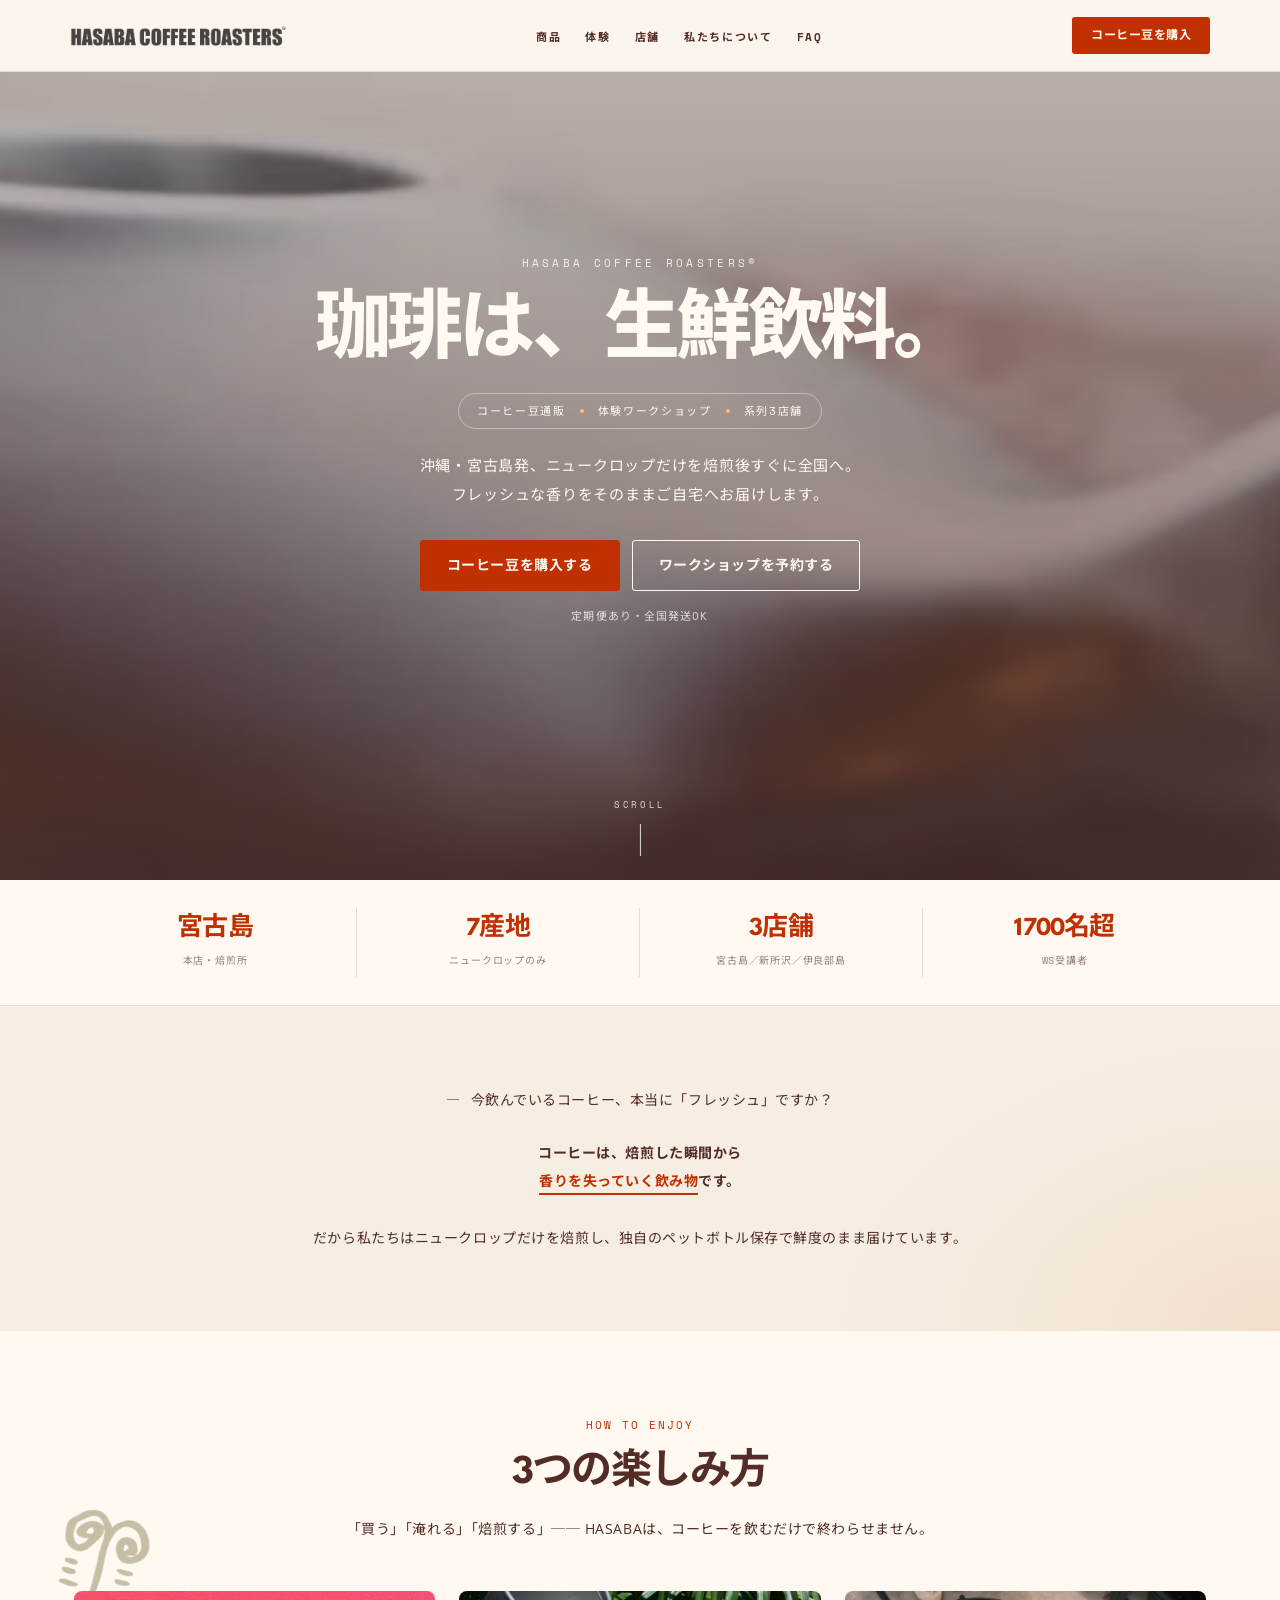
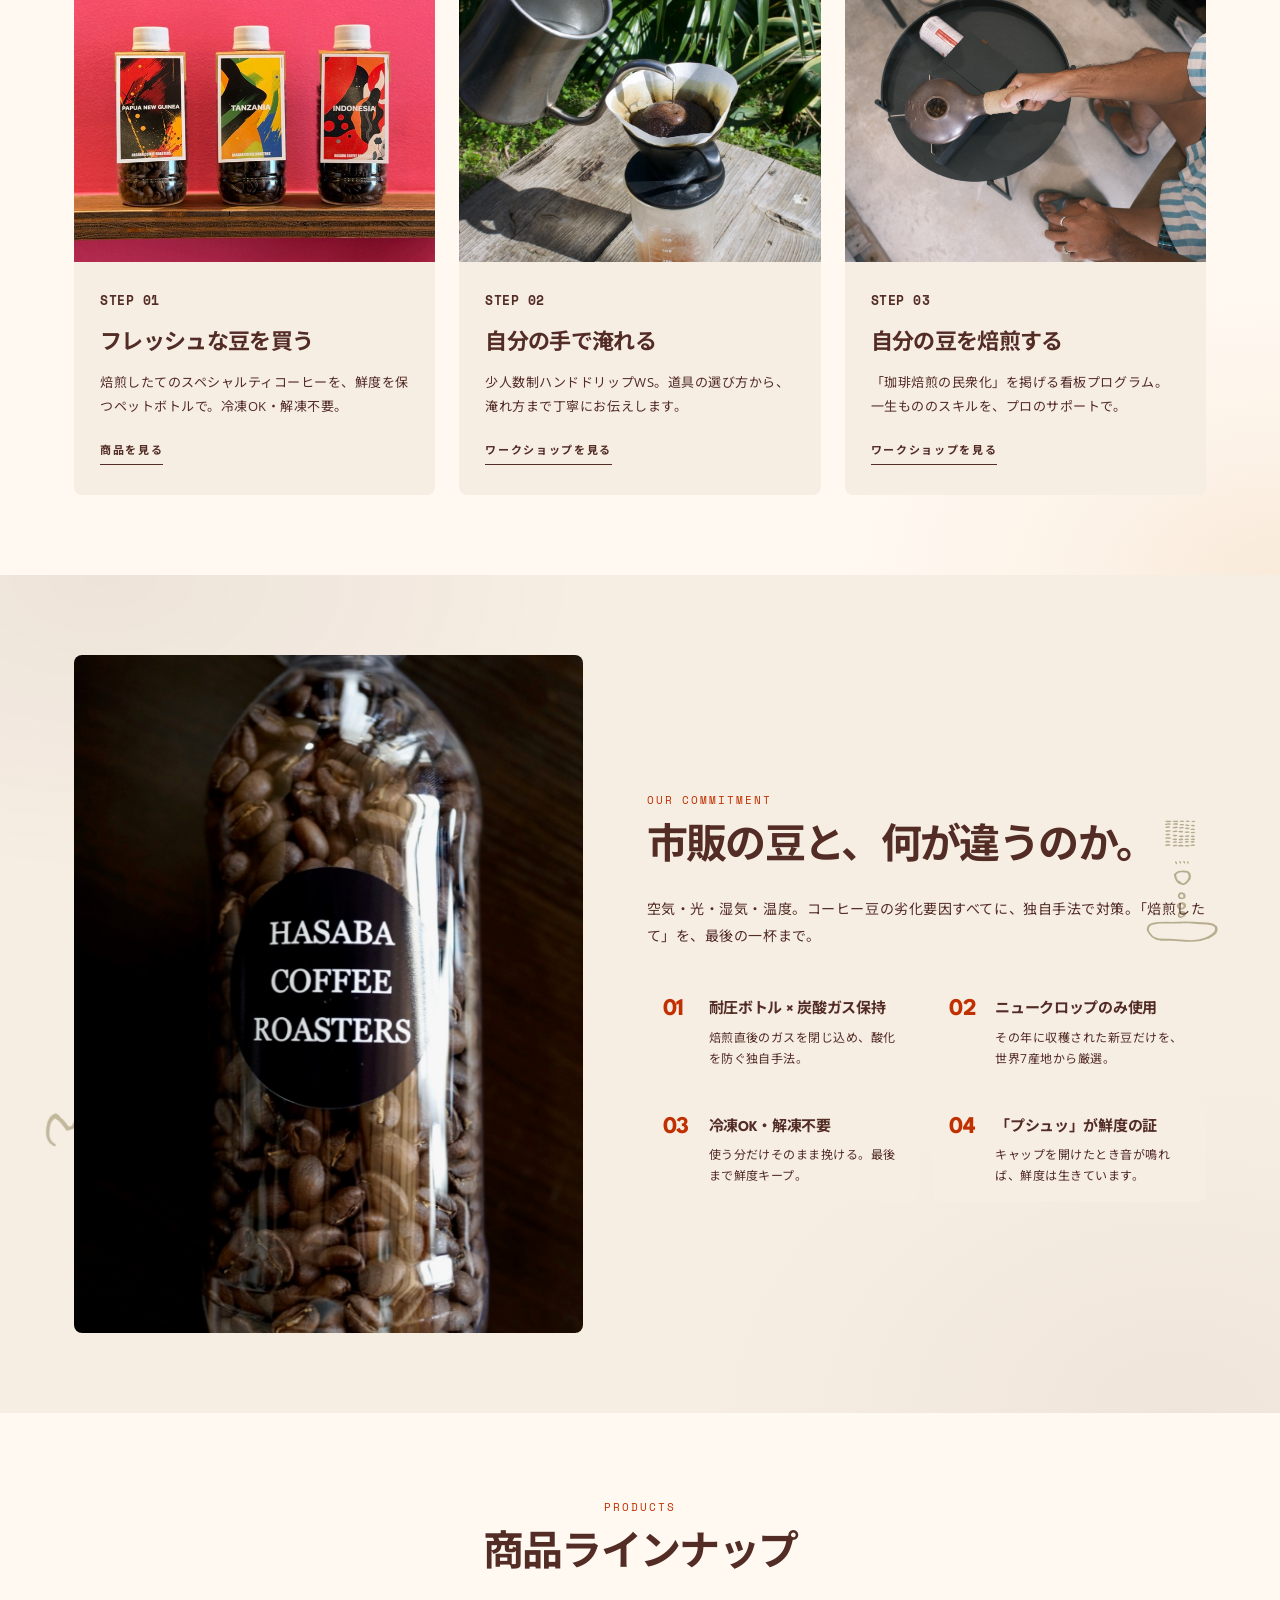
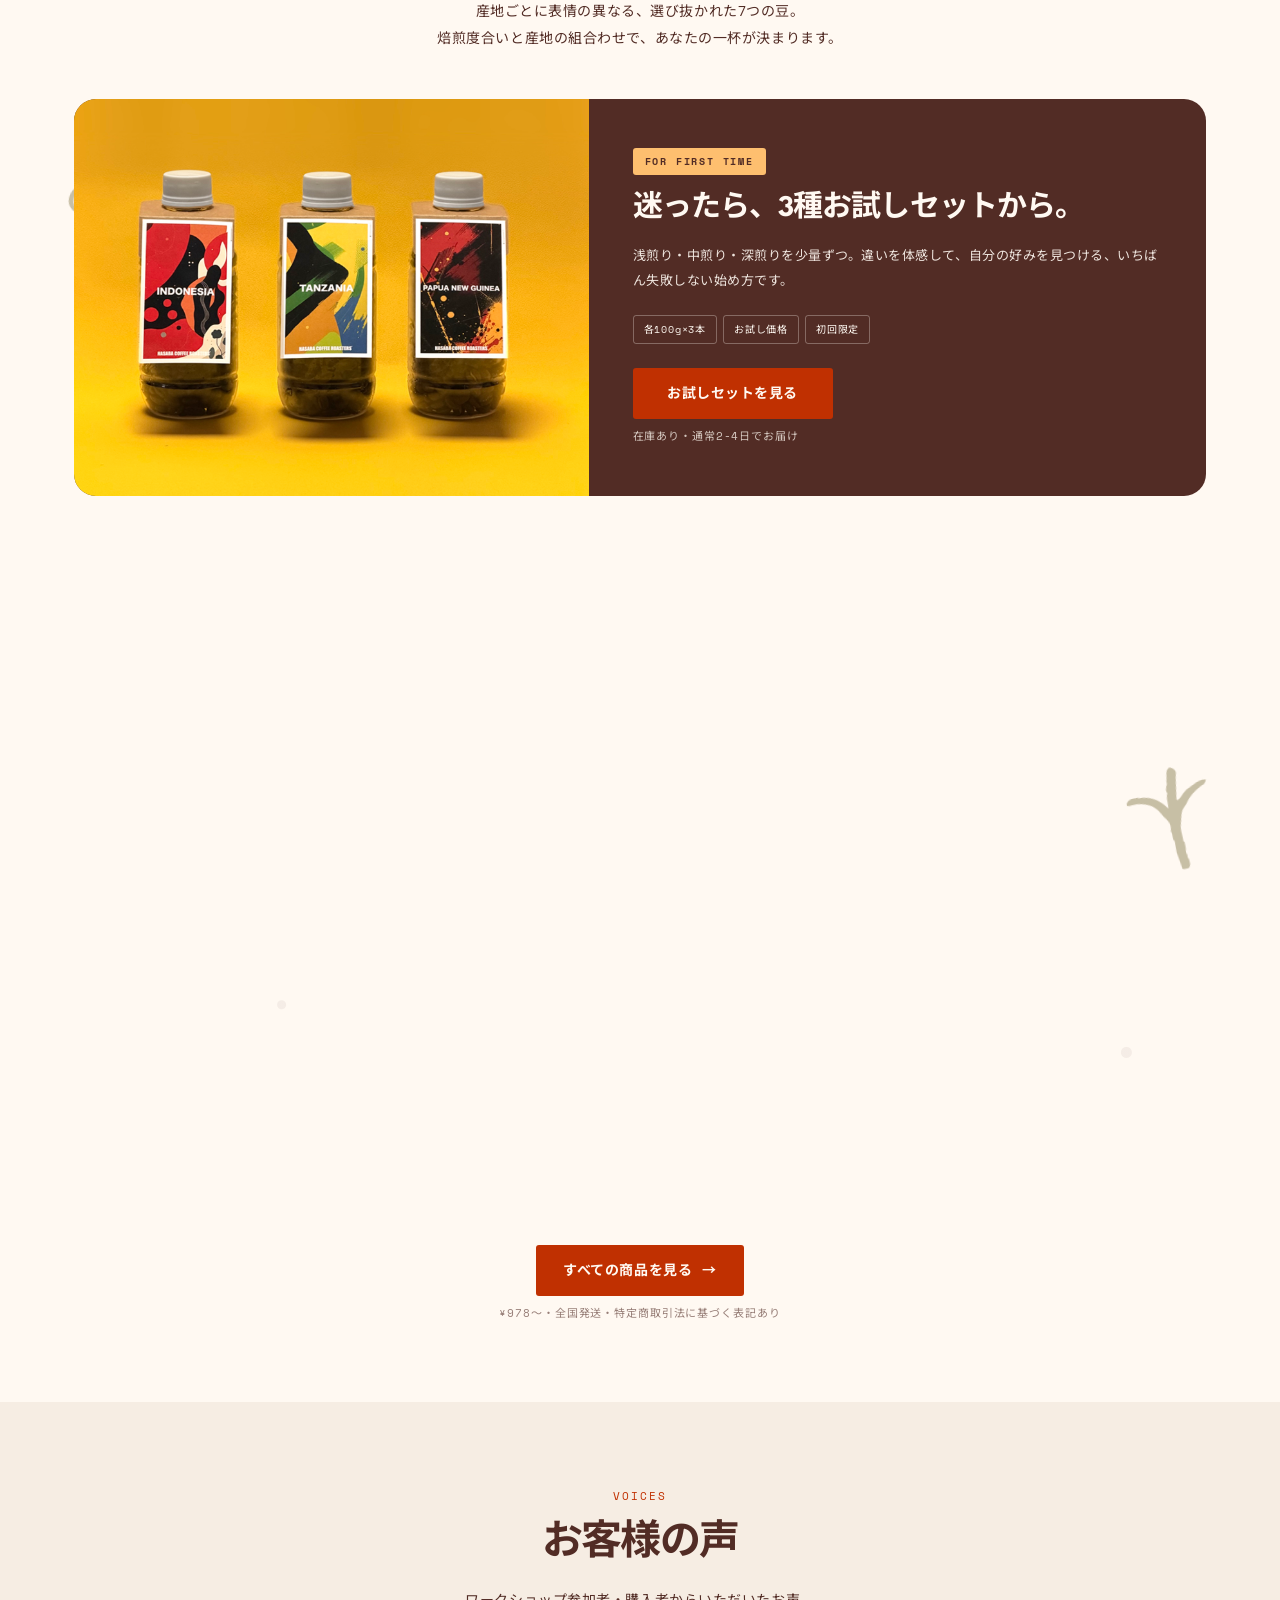
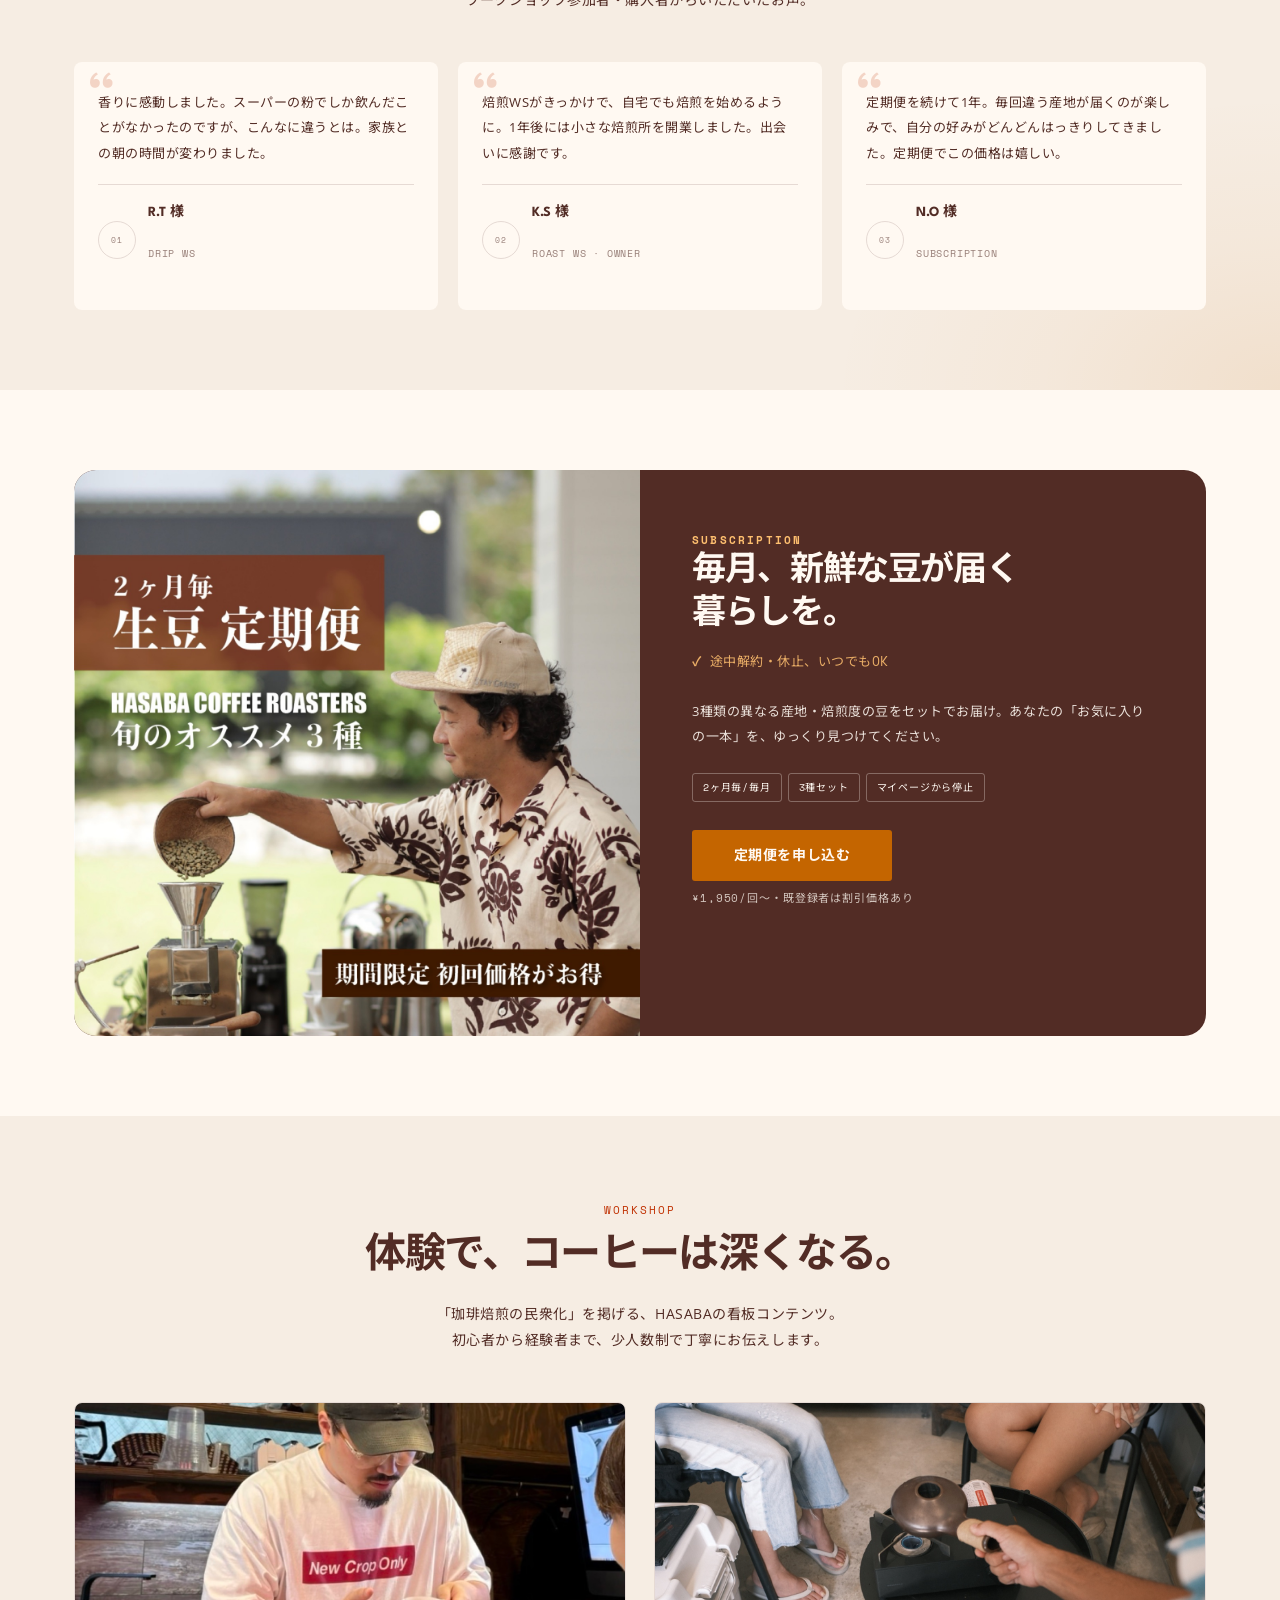
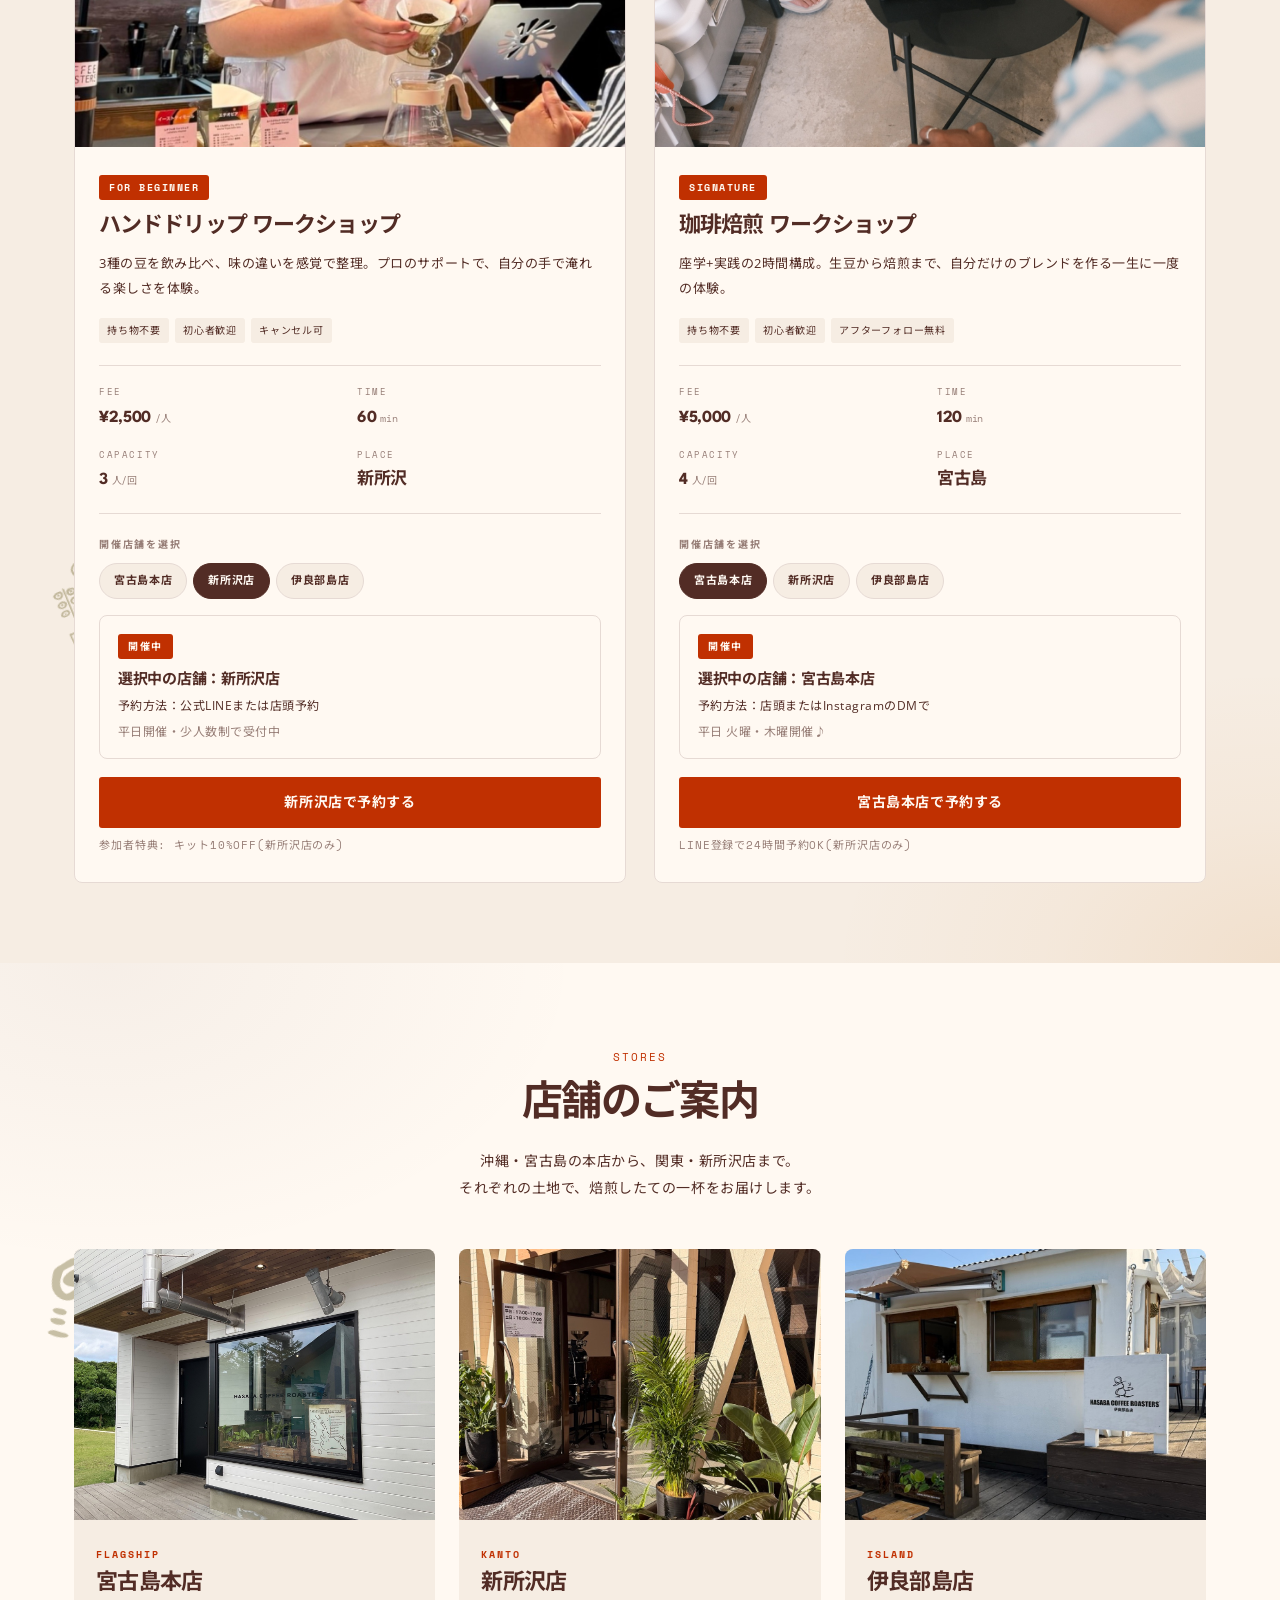
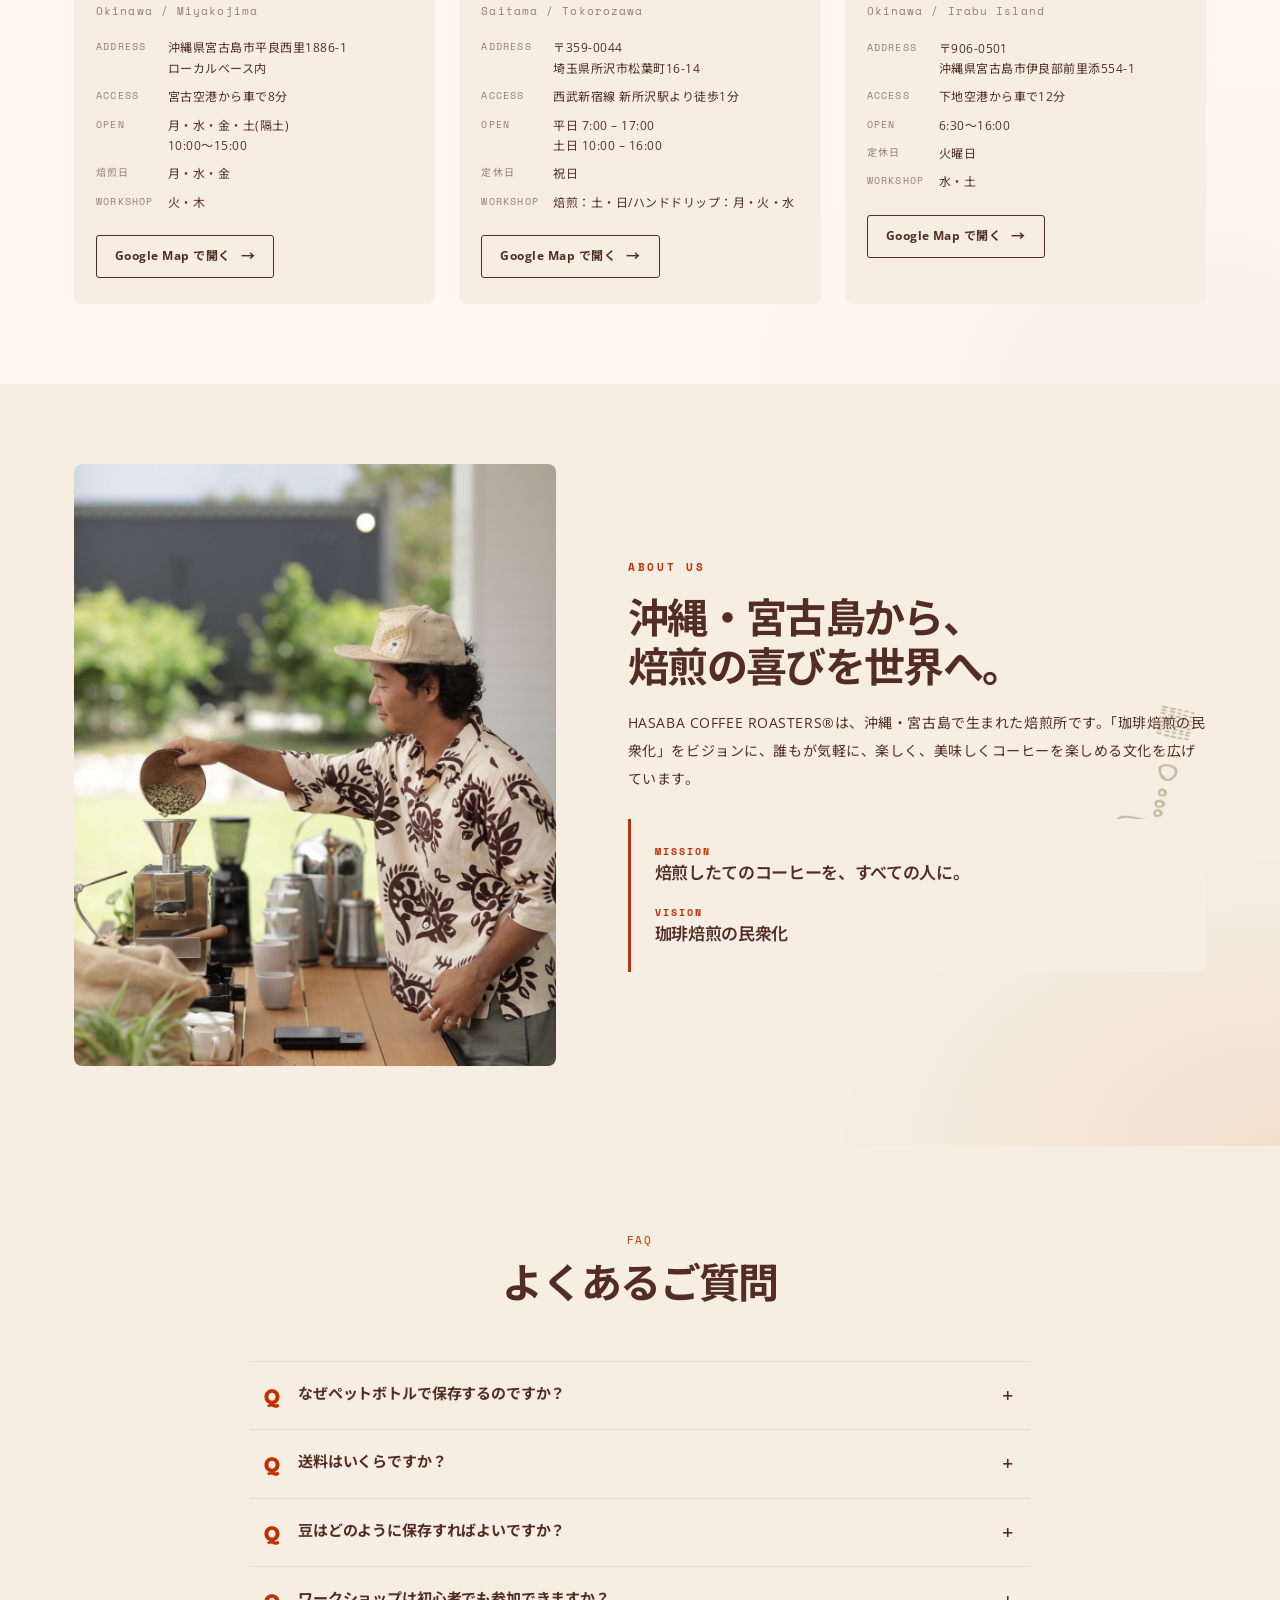
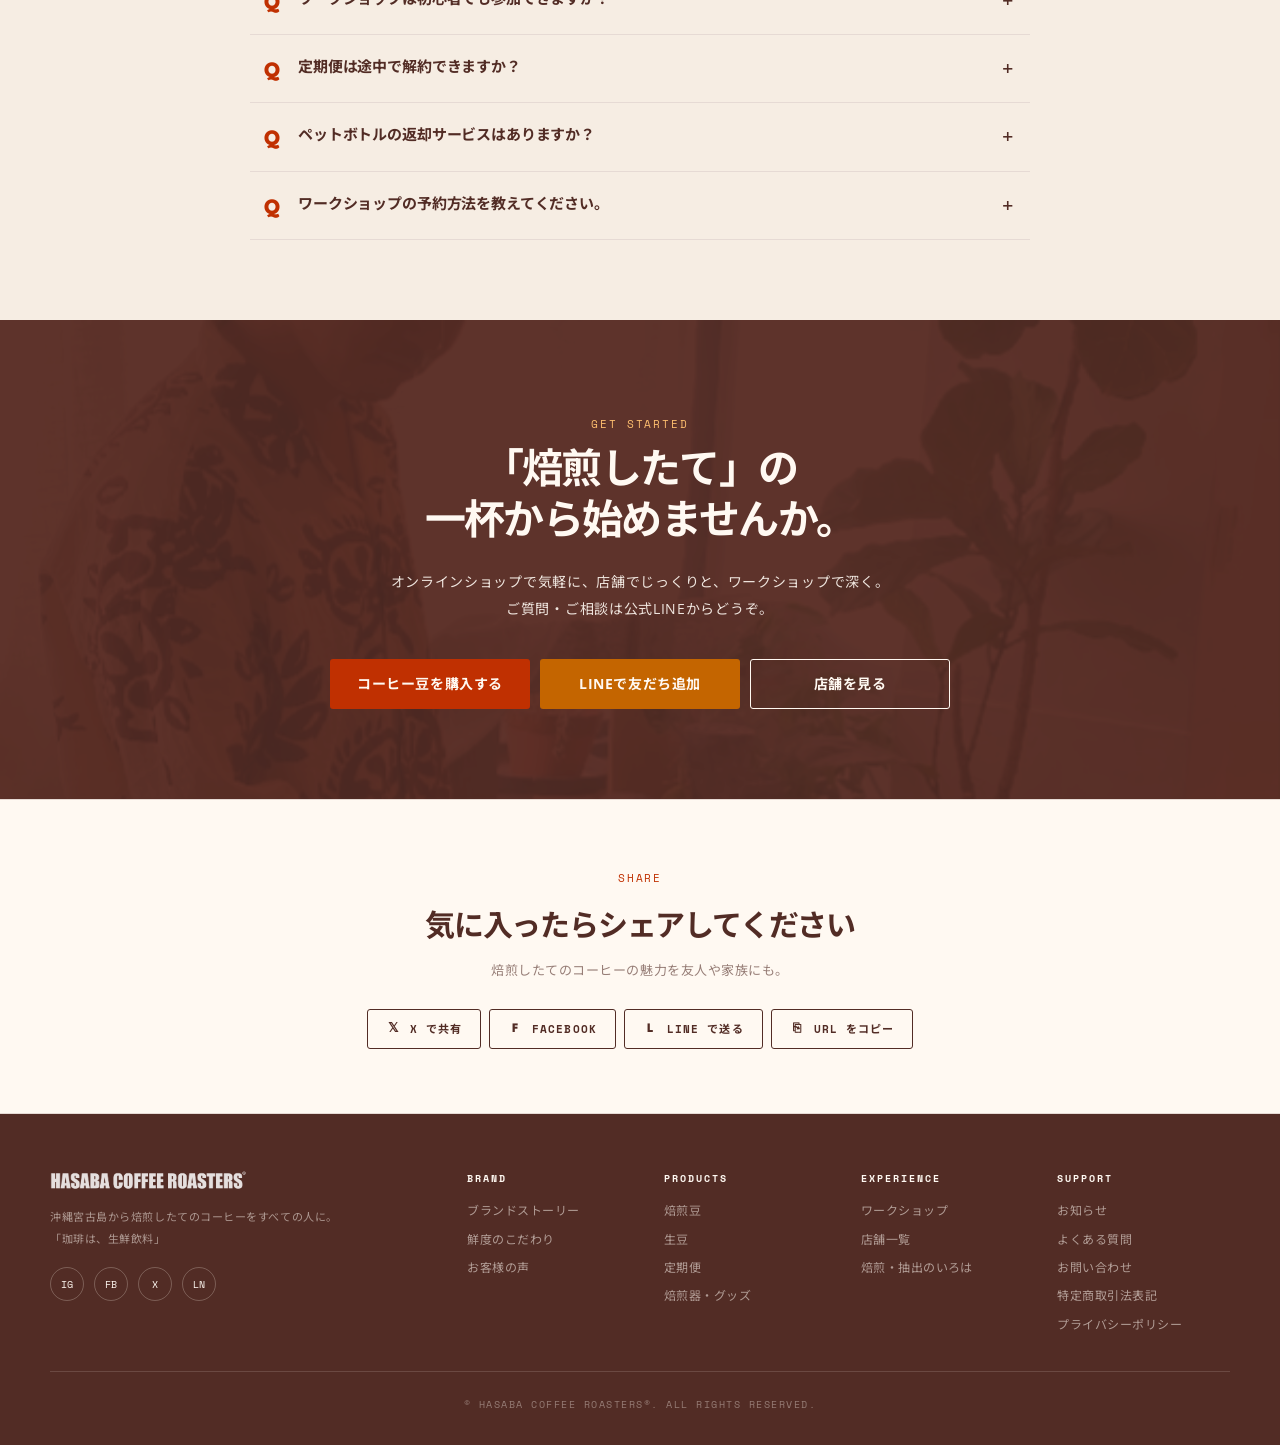
==== index.html @ 016ccca9 "Add files via upload" ====
<!DOCTYPE html>
<html lang="ja">
<head>
<meta charset="UTF-8" />
<meta name="viewport" content="width=device-width, initial-scale=1.0" />

<!-- ============================================================
     基本SEO
     ============================================================ -->
<title>HASABA COFFEE ROASTERS® | 焙煎したてのコーヒー豆通販・体験ワークショップ・直営3店舗</title>
<meta name="description" content="HASABA COFFEE ROASTERS® - 沖縄・宮古島の焙煎所。「珈琲は、生鮮飲料」をコンセプトに、ニュークロップのみを焙煎したフレッシュなコーヒー豆通販／ハンドドリップ・焙煎ワークショップ／直営3店舗。定期便あり。" />
<meta name="keywords" content="コーヒー豆,スペシャルティコーヒー,焙煎,通販,宮古島,沖縄,ニュークロップ,焙煎ワークショップ,ハンドドリップ,新所沢,定期便" />
<meta name="author" content="HASABA COFFEE ROASTERS®" />
<meta name="robots" content="index, follow" />
<meta name="googlebot" content="index, follow, max-snippet:-1, max-image-preview:large" />
<meta name="format-detection" content="telephone=no, email=no, address=no" />

<!-- 公開URLが確定したら href を更新 -->
<link rel="canonical" href="https://hasabacoffee.com/" />

<!-- ============================================================
     OGP (Open Graph) — SNSシェア用
     公開URL確定後、og:url / og:image を絶対URLに更新
     ============================================================ -->
<meta property="og:site_name" content="HASABA COFFEE ROASTERS®" />
<meta property="og:title" content="HASABA COFFEE ROASTERS® | 珈琲は、生鮮飲料。" />
<meta property="og:description" content="沖縄・宮古島の焙煎所。ニュークロップだけを焙煎したフレッシュなコーヒー豆通販／ハンドドリップ・焙煎ワークショップ／直営3店舗。" />
<meta property="og:type" content="website" />
<meta property="og:url" content="https://hasabacoffee.com/" />
<meta property="og:image" content="https://hasabacoffee.com/images/ogp.jpg" />
<meta property="og:image:width" content="1200" />
<meta property="og:image:height" content="630" />
<meta property="og:image:alt" content="HASABA COFFEE ROASTERS® - 焙煎したてのコーヒー豆" />
<meta property="og:locale" content="ja_JP" />

<!-- ============================================================
     meta business
     ============================================================ -->
<meta name="facebook-domain-verification" content="006m68ox5w107panr9mhbncx0mfz8d" />

<!-- ============================================================
     Twitter Card
     ============================================================ -->
<meta name="twitter:card" content="summary_large_image" />
<meta name="twitter:title" content="HASABA COFFEE ROASTERS® | 珈琲は、生鮮飲料。" />
<meta name="twitter:description" content="沖縄・宮古島から焙煎したてのコーヒーを全国へ。コーヒー豆通販／体験ワークショップ／直営3店舗。" />
<meta name="twitter:image" content="https://hasabacoffee.com/images/ogp.jpg" />
<meta name="twitter:image:alt" content="HASABA COFFEE ROASTERS®" />

<!-- ============================================================
     Mobile / PWA
     ============================================================ -->
<meta name="theme-color" content="#522c25" />
<meta name="apple-mobile-web-app-capable" content="yes" />
<meta name="apple-mobile-web-app-status-bar-style" content="default" />
<meta name="apple-mobile-web-app-title" content="HASABA COFFEE" />
<meta name="application-name" content="HASABA COFFEE ROASTERS®" />
<link rel="icon" href="images/favicon.png" type="image/png" />
<link rel="apple-touch-icon" href="images/favicon.png" />

<!-- ============================================================
     検索エンジン認証 (取得後にコンテンツを書き換え)
     ============================================================ -->
<!-- <meta name="google-site-verification" content="YOUR_VERIFICATION_TOKEN_HERE" /> -->
<!-- <meta name="msvalidate.01" content="YOUR_BING_TOKEN_HERE" /> -->
<!-- Google tag (gtag.js) -->
<script async src="https://www.googletagmanager.com/gtag/js?id=G-HGTV64MGME"></script>
<script>
  window.dataLayer = window.dataLayer || [];
  function gtag(){dataLayer.push(arguments);}
  gtag('js', new Date());

  gtag('config', 'G-HGTV64MGME');
</script>
<!-- ============================================================
     構造化データ: Organization
     ============================================================ -->
<script type="application/ld+json">
{
  "@context": "https://schema.org",
  "@type": "Organization",
  "name": "HASABA COFFEE ROASTERS",
  "alternateName": "HASABA COFFEE",
  "url": "https://hasabacoffee.com/",
  "logo": "https://hasabacoffee.com/images/logo.png",
  "image": "https://hasabacoffee.com/images/ogp.jpg",
  "description": "沖縄・宮古島の焙煎所。「珈琲は、生鮮飲料」をコンセプトに、ニュークロップのみを焙煎し全国へお届けしています。",
  "sameAs": [
    "https://hasabacoffee.theshop.jp/",
    "https://shintoko.hasabacoffee.com/"
  ]
}
</script>

<!-- ============================================================
     構造化データ: WebSite
     ============================================================ -->
<script type="application/ld+json">
{
  "@context": "https://schema.org",
  "@type": "WebSite",
  "name": "HASABA COFFEE ROASTERS®",
  "url": "https://hasabacoffee.com/",
  "inLanguage": "ja"
}
</script>

<!-- ============================================================
     構造化データ: LocalBusiness (新所沢店)
     宮古島本店・伊良部島店も同様に追加可能
     ============================================================ -->
<script type="application/ld+json">
{
  "@context": "https://schema.org",
  "@type": "CafeOrCoffeeShop",
  "name": "HASABA COFFEE 新所沢店",
  "image": "https://hasabacoffee.com/images/store-shintoko.jpg",
  "url": "https://shintoko.hasabacoffee.com/",
  "address": {
    "@type": "PostalAddress",
    "streetAddress": "松葉町16-14",
    "addressLocality": "所沢市",
    "addressRegion": "埼玉県",
    "postalCode": "359-0044",
    "addressCountry": "JP"
  },
  "openingHoursSpecification": [
    {
      "@type": "OpeningHoursSpecification",
      "dayOfWeek": ["Monday","Tuesday","Wednesday","Thursday","Friday"],
      "opens": "07:00",
      "closes": "17:00"
    },
    {
      "@type": "OpeningHoursSpecification",
      "dayOfWeek": ["Saturday","Sunday"],
      "opens": "10:00",
      "closes": "16:00"
    }
  ]
}
</script>

<!-- ============================================================
     構造化データ: FAQPage (リッチリザルト対応)
     ============================================================ -->
<script type="application/ld+json">
{
  "@context": "https://schema.org",
  "@type": "FAQPage",
  "mainEntity": [
    {
      "@type": "Question",
      "name": "なぜペットボトルで保存するのですか？",
      "acceptedAnswer": { "@type": "Answer", "text": "焙煎直後の豆から放出される炭酸ガスを耐圧ペットボトル内に閉じ込めることで、酸化を防ぎ、香りと風味を長く保つことができます。キャップを開けたときに「プシュッ」と音が鳴るうちは、鮮度が生きている証です。" }
    },
    {
      "@type": "Question",
      "name": "送料はいくらですか？",
      "acceptedAnswer": { "@type": "Answer", "text": "商品・地域・配送方法によって異なります。詳細はオンラインショップの各商品ページをご確認ください。" }
    },
    {
      "@type": "Question",
      "name": "豆はどのように保存すればよいですか？",
      "acceptedAnswer": { "@type": "Answer", "text": "ペットボトルのまま冷凍庫での保存をおすすめしています。解凍は不要で、使う分だけそのまま挽いてご使用いただけます。" }
    },
    {
      "@type": "Question",
      "name": "ワークショップは初心者でも参加できますか？",
      "acceptedAnswer": { "@type": "Answer", "text": "はい。ハンドドリップ・焙煎ともに初心者の方を主な対象としています。少人数制（3〜4名）で丁寧にお伝えしますので、ご安心ください。年齢・性別・経験は問いません。持ち物も不要です。" }
    },
    {
      "@type": "Question",
      "name": "定期便は途中で解約できますか？",
      "acceptedAnswer": { "@type": "Answer", "text": "いつでも解約・一時停止が可能です。マイページから手続きできますので、お試し感覚でお気軽にお始めいただけます。" }
    },
    {
      "@type": "Question",
      "name": "ペットボトルの返却サービスはありますか？",
      "acceptedAnswer": { "@type": "Answer", "text": "空のペットボトルを店頭にお持ちいただくと、次回購入時に1本につき50円引きさせていただきます。" }
    },
    {
      "@type": "Question",
      "name": "ワークショップの予約方法を教えてください。",
      "acceptedAnswer": { "@type": "Answer", "text": "公式LINEからの予約、または店舗でスタッフへ直接お声がけください。LINEからは24時間予約可能です。" }
    }
  ]
}
</script>

<!-- ============================================================
     Fonts
     ============================================================ -->
<link rel="preconnect" href="https://fonts.googleapis.com" />
<link rel="preconnect" href="https://fonts.gstatic.com" crossorigin />
<link href="https://fonts.googleapis.com/css2?family=League+Spartan:wght@500;600;700;800;900&family=Open+Sans:wght@400;500;600;700&family=Space+Mono:wght@400;700&family=Noto+Sans+JP:wght@400;500;700;900&display=swap" rel="stylesheet" />

<style>
  /* =========================================================
     Design Tokens — Little Amps "Warm Vinyl Cafe"
     ========================================================= */
  :root {
    --color-cream-canvas: #fff9f2;
    --color-warm-beige: #f6ede3;
    --color-smoky-ash: #e6dad4;
    --color-muted-taupe: #977e77;
    --color-fawn-gray: #cbbbb4;
    --color-vinyl-brown: #522c25;
    --color-roast-red: #c03001;
    --color-mellow-ochre: #c46500;
    --color-community-blue: #89b4ca;
    --color-sunbeam-yellow: #febf6f;

    --color-bg: var(--color-cream-canvas);
    --color-surface: var(--color-warm-beige);
    --color-text: var(--color-vinyl-brown);
    --color-text-muted: var(--color-muted-taupe);
    --color-line: var(--color-smoky-ash);

    --font-display: 'League Spartan', 'Noto Sans JP', "Hiragino Kaku Gothic ProN", "Yu Gothic", sans-serif;
    --font-body: 'Open Sans', 'Noto Sans JP', "Hiragino Kaku Gothic ProN", "Yu Gothic", sans-serif;
    --font-mono: 'Space Mono', 'Noto Sans JP', ui-monospace, Menlo, Monaco, monospace;

    --radius-card: 8px;
    --radius-large-card: 22px;
    --radius-button: 3px;
    --radius-badge: 3px;
    --radius-image: 3px;

    --max-width: 1180px;
    --header-h: 64px;
  }

  /* =========================================================
     Reset & Base
     ========================================================= */
  *, *::before, *::after { box-sizing: border-box; margin: 0; padding: 0; }
  html { scroll-behavior: smooth; -webkit-text-size-adjust: 100%; }
  body {
    font-family: var(--font-body);
    color: var(--color-text);
    background: var(--color-bg);
    line-height: 1.7;
    font-size: 15px;
    font-weight: 400;
    letter-spacing: 0.03em;
    overflow-x: hidden;
    -webkit-font-smoothing: antialiased;
    -moz-osx-font-smoothing: grayscale;
  }
  img { max-width: 100%; height: auto; display: block; }
  a { color: inherit; text-decoration: none; transition: color .2s ease, opacity .2s ease, background .2s ease; }
  button { font-family: inherit; cursor: pointer; border: none; background: none; color: inherit; }
  ul { list-style: none; }

  /* =========================================================
     Common
     ========================================================= */
  .container { max-width: var(--max-width); margin: 0 auto; padding: 0 24px; }
  .section { padding: 80px 0; }
  .section-cream { background: var(--color-warm-beige); }

  .section-label {
    font-family: var(--font-mono); font-size: 11px;
    letter-spacing: 0.18em; color: var(--color-roast-red);
    text-transform: uppercase; margin-bottom: 14px;
    display: inline-block; font-weight: 500;
  }
  .section-title {
    font-family: var(--font-display);
    font-size: clamp(26px, 5vw, 41px);
    font-weight: 700; line-height: 1.2;
    letter-spacing: -0.04em; margin-bottom: 18px;
    color: var(--color-vinyl-brown);
  }
  .section-lead {
    color: var(--color-text); font-size: 14px;
    line-height: 1.9; max-width: 680px; letter-spacing: 0.04em;
  }
  .section-head { margin-bottom: 48px; }
  .section-head.center { text-align: center; }
  .section-head.center .section-lead { margin: 0 auto; }

  /* =========================================================
     Buttons
     ========================================================= */
  .btn {
    display: inline-flex; align-items: center; justify-content: center;
    gap: 10px; padding: 16px 26px;
    font-family: var(--font-body); font-size: 14px; font-weight: 700;
    letter-spacing: 0.04em; border-radius: var(--radius-button);
    transition: background .2s ease, color .2s ease, border-color .2s ease;
    min-width: 200px; text-align: center;
    border: 1px solid transparent; line-height: 1.2;
  }
  .btn-primary { background: var(--color-roast-red); color: var(--color-cream-canvas); }
  .btn-primary:hover { background: #a02701; }
  .btn-mellow { background: var(--color-mellow-ochre); color: var(--color-cream-canvas); }
  .btn-mellow:hover { background: #a85700; }
  .btn-ghost { background: transparent; color: var(--color-vinyl-brown); border: 1px solid var(--color-vinyl-brown); }
  .btn-ghost:hover { background: var(--color-vinyl-brown); color: var(--color-cream-canvas); }
  .btn-ghost-light { background: transparent; color: var(--color-cream-canvas); border: 1px solid var(--color-cream-canvas); }
  .btn-ghost-light:hover { background: var(--color-cream-canvas); color: var(--color-vinyl-brown); }
  .btn-arrow::after {
    content: "→"; font-family: var(--font-body); font-size: 14px;
    transition: transform .2s ease;
  }
  .btn-arrow:hover::after { transform: translateX(3px); }
  .btn-text {
    display: inline-flex; align-items: center; gap: 8px;
    font-family: var(--font-mono); font-size: 11px; font-weight: 700;
    letter-spacing: 0.15em; color: var(--color-vinyl-brown);
    text-transform: uppercase; border-bottom: 1px solid var(--color-vinyl-brown);
    padding-bottom: 4px;
  }
  .btn-text:hover { color: var(--color-roast-red); border-color: var(--color-roast-red); }
  .cta-stack { display: flex; flex-direction: column; gap: 8px; align-items: center; }
  .cta-microcopy {
    font-family: var(--font-mono); font-size: 11px;
    color: var(--color-muted-taupe); letter-spacing: 0.08em;
  }
  .cta-microcopy.light { color: rgba(255, 249, 242, 0.75); }

  /* =========================================================
     Image Slot — 画像差し替えに強いラッパー
     画像が無い場合は data-fallback テキストを表示
     ========================================================= */
  .img-slot {
    position: relative; display: block;
    background: var(--color-warm-beige); overflow: hidden;
    border-radius: var(--radius-image);
  }
  .section-cream .img-slot { background: var(--color-cream-canvas); }
  .img-slot::before {
    content: attr(data-fallback);
    position: absolute; inset: 0; z-index: 0;
    display: flex; align-items: center; justify-content: center;
    font-family: var(--font-mono); font-size: 11px;
    letter-spacing: 0.15em; color: var(--color-muted-taupe);
    text-align: center; padding: 16px;
  }
  .img-slot > img {
    position: relative; z-index: 1;
    display: block; width: 100%; height: 100%; object-fit: cover;
  }
  .img-slot > img.is-broken { display: none; }
  .img-slot.aspect-4-3 { aspect-ratio: 4 / 3; }
  .img-slot.aspect-16-9 { aspect-ratio: 16 / 9; }
  .img-slot.aspect-16-10 { aspect-ratio: 16 / 10; }
  .img-slot.aspect-1-1 { aspect-ratio: 1 / 1; }
  .img-slot.aspect-3-4 { aspect-ratio: 3 / 4; }
  .img-slot.aspect-4-5 { aspect-ratio: 4 / 5; }
  .img-slot.aspect-3-1 { aspect-ratio: 3 / 1; }

  /* =========================================================
     Header
     ========================================================= */
  .header {
    position: fixed; top: 0; left: 0; right: 0; height: var(--header-h);
    background: rgba(255, 249, 242, 0.94);
    backdrop-filter: blur(8px); -webkit-backdrop-filter: blur(8px);
    z-index: 100; border-bottom: 1px solid var(--color-smoky-ash);
  }
  .header-inner {
    max-width: var(--max-width); margin: 0 auto; height: 100%;
    padding: 0 20px; display: flex; align-items: center; justify-content: space-between;
  }
  .header-logo img { height: 18px; width: auto; }
  .header-nav { display: none; }
  .header-nav ul { display: flex; gap: 24px; }
  .header-nav a {
    font-family: var(--font-mono); font-size: 11px; font-weight: 700;
    letter-spacing: 0.15em; text-transform: uppercase; color: var(--color-vinyl-brown);
  }
  .header-nav a:hover { color: var(--color-roast-red); }
  .header-cta { display: none; font-size: 12px; padding: 10px 18px; min-width: auto; }
  .menu-toggle {
    width: 44px; height: 44px;        /* タップ領域 44x44 (Apple HIG / WCAG準拠) */
    position: relative;
    z-index: 110;
    padding: 0;
    background: transparent;
    border: none;
    cursor: pointer;
    -webkit-tap-highlight-color: rgba(82, 44, 37, 0.1);
    touch-action: manipulation;        /* iOS の 300ms tap delay 除去 */
    display: inline-block;             /* button defaultでも念のため明示 */
  }
  .menu-toggle span {
    display: block;
    position: absolute;
    left: 10px; right: 10px;          /* 内側 24px の hamburger を中央に */
    height: 2px;
    background: var(--color-vinyl-brown);
    transition: transform .3s ease, opacity .3s ease, top .3s ease;
    pointer-events: none;             /* spanへのクリックを button に必ず伝える */
  }
  .menu-toggle span:nth-child(1) { top: 14px; }
  .menu-toggle span:nth-child(2) { top: 21px; }
  .menu-toggle span:nth-child(3) { top: 28px; }
  body.menu-open .menu-toggle span:nth-child(1) { top: 21px; transform: rotate(45deg); }
  body.menu-open .menu-toggle span:nth-child(2) { opacity: 0; }
  body.menu-open .menu-toggle span:nth-child(3) { top: 21px; transform: rotate(-45deg); }
  .mobile-nav {
    position: fixed; inset: 0; background: var(--color-cream-canvas);
    z-index: 105; transform: translateX(100%); transition: transform .35s ease;
    overflow-y: auto; -webkit-overflow-scrolling: touch;
  }
  body.menu-open { overflow: hidden; }
  body.menu-open .mobile-nav { transform: translateX(0); }
  .mobile-nav-inner {
    padding: 72px 24px calc(40px + env(safe-area-inset-bottom));
    max-width: 480px;
    margin: 0 auto;
  }
  .mobile-nav-close {
    position: fixed;
    top: 16px; right: 18px;
    width: 40px; height: 40px;
    z-index: 10;
    background: transparent;
    border: 1px solid var(--color-smoky-ash);
    border-radius: 50%;
    color: var(--color-vinyl-brown);
    font-size: 22px;
    line-height: 1;
    display: flex; align-items: center; justify-content: center;
    cursor: pointer;
  }
  .mobile-nav-close:hover, .mobile-nav-close:focus-visible {
    background: var(--color-vinyl-brown);
    color: var(--color-cream-canvas);
    border-color: var(--color-vinyl-brown);
    outline: none;
  }
  .mobile-nav-section { margin-top: 28px; }
  .mobile-nav-section:first-of-type { margin-top: 0; }
  .mobile-nav-heading {
    font-family: var(--font-mono);
    font-size: 10px; font-weight: 700;
    letter-spacing: 0.22em; text-transform: uppercase;
    color: var(--color-roast-red);
    padding: 0 4px 8px;
    border-bottom: 1px solid var(--color-smoky-ash);
    margin-bottom: 4px;
  }
  .mobile-nav ul { display: flex; flex-direction: column; }
  .mobile-nav li { border-bottom: 1px solid var(--color-smoky-ash); }
  .mobile-nav li:last-child { border-bottom: none; }
  .mobile-nav a {
    display: block; padding: 14px 4px; font-family: var(--font-display);
    font-size: 16px; font-weight: 600; letter-spacing: -0.02em;
    color: var(--color-vinyl-brown);
    min-height: 44px;
  }
  .mobile-nav a:hover, .mobile-nav a:focus-visible {
    color: var(--color-roast-red);
    outline: none;
  }
  .mobile-cta-group {
    display: flex; flex-direction: column; gap: 10px;
    margin-bottom: 32px;
  }
  .mobile-nav .btn { width: 100%; }
  @media (min-width: 960px) {
    :root { --header-h: 72px; }
    .header-nav { display: block; }
    .header-cta { display: inline-flex; }
    .menu-toggle, .mobile-nav { display: none; }
    .header-logo img { height: 22px; }
  }

  /* =========================================================
     Hero
     ========================================================= */
  .hero {
    position: relative; height: 100vh; min-height: 600px; max-height: 880px;
    overflow: hidden; color: var(--color-cream-canvas);
    display: flex; align-items: center;
  }
  .hero-media { position: absolute; inset: 0; z-index: 0; background: var(--color-vinyl-brown); }
  .hero-media video, .hero-media img { width: 100%; height: 100%; object-fit: cover; }
  .hero-overlay {
    position: absolute; inset: 0;
    background: linear-gradient(to bottom, rgba(82, 44, 37, 0.30) 0%, rgba(82, 44, 37, 0.70) 100%);
    z-index: 1;
  }
  .hero-content {
    position: relative; z-index: 2; width: 100%; padding: 0 24px;
    max-width: var(--max-width); margin: 0 auto; text-align: center;
  }
  .hero-tagline {
    font-family: var(--font-mono); font-size: 11px; letter-spacing: 0.3em;
    margin-bottom: 22px; text-transform: uppercase; opacity: 0.9;
  }
  .hero-title {
    font-family: var(--font-display);
    font-size: clamp(38px, 8.5vw, 76px);
    font-weight: 800; line-height: 1.05; letter-spacing: -0.05em;
    margin-bottom: 18px; color: var(--color-cream-canvas);
  }
  .hero-category {
    display: inline-flex; flex-wrap: wrap; align-items: center; gap: 6px 14px;
    justify-content: center; font-family: var(--font-mono); font-size: 11px;
    letter-spacing: 0.15em; color: var(--color-cream-canvas);
    margin-bottom: 22px; padding: 8px 18px;
    border: 1px solid rgba(255, 249, 242, 0.4); border-radius: 999px;
  }
  .hero-category .dot {
    width: 4px; height: 4px; background: var(--color-sunbeam-yellow);
    border-radius: 50%; padding: 0; border: none;
  }
  .hero-subtitle {
    font-family: var(--font-body); font-size: clamp(13px, 2.2vw, 15px);
    line-height: 1.9; margin-bottom: 32px; max-width: 540px;
    margin-left: auto; margin-right: auto; letter-spacing: 0.05em;
  }
  .hero-ctas { display: flex; flex-direction: column; gap: 12px; align-items: center; }
  .hero-ctas .btn { width: min(280px, 100%); }
  .hero-microcopy {
    margin-top: 16px; font-family: var(--font-mono); font-size: 11px;
    letter-spacing: 0.1em; color: rgba(255, 249, 242, 0.8);
  }
  .hero-scroll {
    position: absolute; bottom: 24px; left: 50%; transform: translateX(-50%);
    z-index: 2; color: var(--color-cream-canvas); font-family: var(--font-mono);
    font-size: 9px; letter-spacing: 0.3em; opacity: 0.85;
  }
  .hero-scroll::after {
    content: ""; display: block; width: 1px; height: 32px;
    background: var(--color-cream-canvas); margin: 12px auto 0;
    animation: scrollLine 2s ease-in-out infinite; transform-origin: top;
  }
  @keyframes scrollLine { 0%, 100% { transform: scaleY(0); } 50% { transform: scaleY(1); } }
  @media (min-width: 720px) {
    .hero-ctas { flex-direction: row; justify-content: center; }
    .hero-ctas .btn { width: auto; }
  }

  /* =========================================================
     Trust Badges
     ========================================================= */
  .trust-badges {
    background: var(--color-cream-canvas);
    border-bottom: 1px solid var(--color-smoky-ash); padding: 28px 0;
  }
  .trust-badges-grid {
    display: grid; grid-template-columns: repeat(2, 1fr);
    gap: 16px 12px; text-align: center;
  }
  .trust-badge {
    display: flex; flex-direction: column; gap: 4px;
    padding: 6px 4px; border-right: 1px solid var(--color-smoky-ash);
  }
  .trust-badge:nth-child(2n) { border-right: none; }
  .trust-badge strong {
    font-family: var(--font-display);
    font-size: clamp(18px, 4vw, 26px); font-weight: 700;
    letter-spacing: -0.03em; color: var(--color-roast-red); line-height: 1;
  }
  .trust-badge small {
    font-family: var(--font-mono); font-size: 10px;
    color: var(--color-muted-taupe); letter-spacing: 0.08em; margin-top: 6px;
  }
  @media (min-width: 720px) {
    .trust-badges-grid { grid-template-columns: repeat(4, 1fr); gap: 0; }
    .trust-badge { padding: 8px 4px; }
    .trust-badge:nth-child(2n) { border-right: 1px solid var(--color-smoky-ash); }
    .trust-badge:last-child { border-right: none; }
  }

  /* =========================================================
     Brand Message
     ========================================================= */
  .brand-message { background: var(--color-warm-beige); text-align: center; padding: 80px 24px; }
  .brand-message-inner { max-width: 780px; margin: 0 auto; }
  .brand-question {
    font-family: var(--font-mono); color: var(--color-roast-red);
    font-size: 12px; letter-spacing: 0.15em; margin-bottom: 28px; text-transform: uppercase;
  }
  .brand-statement {
    font-family: var(--font-display);
    font-size: clamp(24px, 5vw, 41px); font-weight: 700;
    line-height: 1.3; letter-spacing: -0.04em; margin-bottom: 28px;
    color: var(--color-vinyl-brown);
  }
  .brand-statement em {
    font-style: normal; color: var(--color-roast-red);
    border-bottom: 2px solid var(--color-roast-red); padding-bottom: 4px;
  }
  .brand-message p { color: var(--color-vinyl-brown); font-size: 14px; line-height: 1.95; letter-spacing: 0.04em; }

  /* =========================================================
     Three Ways
     ========================================================= */
  .three-ways-grid { display: grid; grid-template-columns: 1fr; gap: 24px; }
  .way-card {
    background: var(--color-warm-beige); border-radius: var(--radius-card);
    overflow: hidden; transition: background .25s ease;
  }
  .way-card:hover { background: #efe3d3; }
  .way-card-img { border-radius: 0; }
  .way-card-body { padding: 26px 26px 30px; }
  .way-card-step {
    font-family: var(--font-mono); font-size: 11px;
    color: var(--color-roast-red); letter-spacing: 0.2em;
    margin-bottom: 10px; font-weight: 700;
  }
  .way-card h3 {
    font-family: var(--font-display); font-size: 22px; font-weight: 700;
    margin-bottom: 12px; letter-spacing: -0.03em; line-height: 1.3;
    color: var(--color-vinyl-brown);
  }
  .way-card p {
    color: var(--color-vinyl-brown); font-size: 13px; line-height: 1.85;
    margin-bottom: 18px; letter-spacing: 0.04em;
  }
  @media (min-width: 720px) {
    .three-ways-grid { grid-template-columns: repeat(3, 1fr); }
  }
  /* Mobile-only: 横スライド カルーセル */
  @media (max-width: 719px) {
    .three-ways-grid {
      display: flex;
      overflow-x: auto;
      scroll-snap-type: x mandatory;
      gap: 14px;
      padding: 4px 24px 18px;
      margin-left: -24px;
      margin-right: -24px;
      scrollbar-width: none;
      -ms-overflow-style: none;
      -webkit-overflow-scrolling: touch;
    }
    .three-ways-grid::-webkit-scrollbar { display: none; }
    .three-ways-grid > .way-card {
      flex: 0 0 86%;
      scroll-snap-align: start;
    }
  }

  /* =========================================================
     Freshness
     ========================================================= */
  .freshness-grid { display: grid; grid-template-columns: 1fr; gap: 40px; align-items: center; }
  .freshness-img { border-radius: var(--radius-card); }
  .freshness-content h2 { margin-bottom: 22px; }
  .freshness-points { display: grid; grid-template-columns: 1fr; gap: 18px; margin-top: 32px; }
  .freshness-point {
    display: flex; gap: 16px; align-items: flex-start;
    padding: 16px; background: var(--color-cream-canvas); border-radius: var(--radius-card);
  }
  .section-cream .freshness-point { background: var(--color-warm-beige); }
  .freshness-point-num {
    flex-shrink: 0; font-family: var(--font-display);
    font-size: 24px; font-weight: 700; color: var(--color-roast-red);
    line-height: 1; width: 30px; letter-spacing: -0.03em;
  }
  .freshness-point h4 {
    font-family: var(--font-display); font-size: 15px; font-weight: 700;
    margin-bottom: 4px; letter-spacing: -0.02em; color: var(--color-vinyl-brown);
  }
  .freshness-point p { color: var(--color-vinyl-brown); font-size: 12px; line-height: 1.75; letter-spacing: 0.04em; }
  @media (min-width: 720px) { .freshness-points { grid-template-columns: 1fr 1fr; gap: 14px; } }
  @media (min-width: 880px) { .freshness-grid { grid-template-columns: 1fr 1.1fr; gap: 64px; } }

  /* =========================================================
     Starter
     ========================================================= */
  .starter {
    background: var(--color-vinyl-brown); color: var(--color-cream-canvas);
    border-radius: var(--radius-large-card); overflow: hidden;
    display: grid; grid-template-columns: 1fr; margin-bottom: 56px;
  }
  .starter-img.img-slot { background: rgba(255, 249, 242, 0.05); border-radius: 0; }
  .starter-img.img-slot::before { color: var(--color-fawn-gray); }
  .starter-content { padding: 36px 28px; }
  .starter-tag {
    display: inline-block; font-family: var(--font-mono); font-size: 10px;
    letter-spacing: 0.18em; background: var(--color-sunbeam-yellow);
    color: var(--color-vinyl-brown); padding: 5px 12px;
    border-radius: var(--radius-badge); margin-bottom: 16px;
    font-weight: 700; text-transform: uppercase;
  }
  .starter-content h3 {
    font-family: var(--font-display); font-size: clamp(22px, 4vw, 30px);
    font-weight: 700; line-height: 1.25; letter-spacing: -0.03em; margin-bottom: 14px;
  }
  .starter-content p { font-size: 13px; line-height: 1.95; opacity: 0.9; margin-bottom: 22px; letter-spacing: 0.04em; }
  .starter-features { display: flex; flex-wrap: wrap; gap: 6px; margin-bottom: 24px; }
  .starter-features span {
    font-family: var(--font-mono); font-size: 10px; padding: 5px 10px;
    border: 1px solid rgba(255, 249, 242, 0.3); border-radius: var(--radius-badge); letter-spacing: 0.08em;
  }
  @media (min-width: 720px) {
    .starter { grid-template-columns: 1fr 1.2fr; }
    .starter-content { padding: 48px 44px; }
    .starter-img.img-slot { aspect-ratio: auto; height: 100%; }
  }

  /* =========================================================
     Products
     ========================================================= */
  .product-tabs { display: flex; flex-wrap: wrap; gap: 6px; justify-content: center; margin-bottom: 32px; }
  .product-tab {
    padding: 10px 16px; font-family: var(--font-mono); font-size: 11px;
    font-weight: 700; letter-spacing: 0.12em; text-transform: uppercase;
    border: 1px solid var(--color-smoky-ash); border-radius: var(--radius-button);
    color: var(--color-vinyl-brown); background: transparent; transition: all .2s ease;
  }
  .product-tab:hover { border-color: var(--color-vinyl-brown); }
  .product-tab.is-active { background: var(--color-vinyl-brown); color: var(--color-cream-canvas); border-color: var(--color-vinyl-brown); }
  .product-grid { display: grid; grid-template-columns: repeat(2, 1fr); gap: 16px; }
  .product-card {
    background: var(--color-warm-beige);
    border-radius: var(--radius-card);
    overflow: hidden;
    display: block;
    text-decoration: none;
    color: inherit;
    transition: transform .2s ease;
  }
  .product-card:hover { transform: translateY(-2px); }
  .product-card:hover .btn-text { color: var(--color-roast-red); border-bottom-color: var(--color-roast-red); }
  .product-card:focus-visible { outline: 2px solid var(--color-vinyl-brown); outline-offset: 2px; }
  .product-card-img { background: var(--color-cream-canvas); border-radius: 0; }
  .product-card-body { padding: 16px 16px 20px; }
  .product-roast {
    display: inline-block; font-family: var(--font-mono); font-size: 9px;
    padding: 3px 8px; border-radius: var(--radius-badge);
    background: var(--color-roast-red); color: var(--color-cream-canvas);
    margin-bottom: 8px; letter-spacing: 0.15em; font-weight: 700; text-transform: uppercase;
  }
  /* =========================================================
     Roast / Category Badge Variants
     ========================================================= */
  .product-roast.light        { background: #c46500; }
  .product-roast.medium       { background: #8f3f25; }
  .product-roast.dark         { background: #522c25; }
  .product-roast.green        { background: #6f7a45; }
  .product-roast.subscription { background: #5f7f8f; }
  .product-roast.gift         { background: #854654; }
  .product-roast.goods        { background: #7f6b65; }

  /* Subtle category accent: 2px line at the bottom of the product image */
  .product-card[data-badge="light"]        { --badge-accent: #c46500; }
  .product-card[data-badge="medium"]       { --badge-accent: #8f3f25; }
  .product-card[data-badge="dark"]         { --badge-accent: #522c25; }
  .product-card[data-badge="green"]        { --badge-accent: #6f7a45; }
  .product-card[data-badge="subscription"] { --badge-accent: #5f7f8f; }
  .product-card[data-badge="gift"]         { --badge-accent: #854654; }
  .product-card[data-badge="goods"]        { --badge-accent: #7f6b65; }
  .product-card[data-badge] .product-card-img::after {
    content: "";
    position: absolute;
    bottom: 0; left: 0; right: 0;
    height: 2px;
    background: var(--badge-accent, transparent);
    opacity: 0.55;
    pointer-events: none;
    z-index: 2;
    transition: opacity .2s ease;
  }
  .product-card:hover .product-card-img::after { opacity: 0.9; }
  .product-name {
    font-family: var(--font-display); font-size: 15px; font-weight: 600;
    margin-bottom: 6px; line-height: 1.3; letter-spacing: -0.02em; color: var(--color-vinyl-brown);
  }
  .product-origin {
    font-family: var(--font-mono); font-size: 10px;
    color: var(--color-muted-taupe); margin-bottom: 12px;
    letter-spacing: 0.06em; text-transform: uppercase;
  }
  .product-price {
    font-family: var(--font-display); font-size: 16px; font-weight: 700;
    color: var(--color-vinyl-brown); letter-spacing: -0.02em;
  }
  .product-price small {
    font-family: var(--font-mono); font-size: 9px; font-weight: 400;
    color: var(--color-muted-taupe); margin-left: 4px; letter-spacing: 0.05em;
  }
  .products-cta { text-align: center; margin-top: 48px; }
  @media (min-width: 720px) { .product-grid { grid-template-columns: repeat(4, 1fr); gap: 24px; } }

  /* =========================================================
     Product Slider
     ========================================================= */
  .product-slider-wrap { position: relative; }
  .product-slider-controls {
    display: flex; gap: 8px; justify-content: flex-end; margin-bottom: 18px;
  }
  .slider-btn {
    width: 40px; height: 40px; border-radius: 50%;
    border: 1px solid var(--color-vinyl-brown); background: transparent;
    color: var(--color-vinyl-brown);
    display: inline-flex; align-items: center; justify-content: center;
    font-family: var(--font-body); font-size: 16px; line-height: 1;
    transition: background .2s ease, color .2s ease, opacity .2s ease;
  }
  .slider-btn:hover { background: var(--color-vinyl-brown); color: var(--color-cream-canvas); }
  .slider-btn:disabled { opacity: 0.25; cursor: not-allowed; }

  .product-slider {
    display: flex; gap: 16px;
    overflow-x: auto;
    scroll-snap-type: x mandatory;
    scroll-behavior: smooth;
    scrollbar-width: none;
    -ms-overflow-style: none;
    padding: 4px 4px 12px;
    margin: -4px -4px 0;
    cursor: grab;
  }
  .product-slider::-webkit-scrollbar { display: none; }
  .product-slider:focus { outline: none; }
  .product-slider:focus-visible { outline: 2px solid var(--color-roast-red); outline-offset: 4px; }
  .product-slider.is-grabbing { cursor: grabbing; user-select: none; }
  .product-slider.is-grabbing a, .product-slider.is-grabbing button { pointer-events: none; }

  .product-slider .product-card {
    flex: 0 0 calc(50% - 8px);
    scroll-snap-align: start;
    display: flex; flex-direction: column;
    min-width: 0;
  }
  @media (min-width: 720px) {
    .product-slider .product-card { flex: 0 0 calc(33.333% - 11px); }
  }
  @media (min-width: 1080px) {
    .product-slider .product-card { flex: 0 0 calc(25% - 12px); }
  }

  .product-slider .product-card-body {
    flex: 1; display: flex; flex-direction: column;
  }
  .product-desc {
    font-size: 12px; line-height: 1.7;
    color: var(--color-muted-taupe); margin: 0 0 14px;
    letter-spacing: 0.04em;
  }
  .product-card-footer {
    margin-top: auto; padding-top: 12px;
    border-top: 1px solid var(--color-smoky-ash);
    display: flex; align-items: center; justify-content: space-between;
    gap: 8px;
  }
  .product-card-footer .product-price { font-size: 15px; }
  .product-card-footer .btn-text {
    font-size: 10px; letter-spacing: 0.12em;
    padding-bottom: 3px; flex-shrink: 0;
  }

  /* =========================================================
     Voices
     ========================================================= */
  .voices-grid { display: grid; grid-template-columns: 1fr; gap: 20px; }
  .voice-card {
    background: var(--color-warm-beige); padding: 28px 24px;
    border-radius: var(--radius-card); position: relative;
  }
  .section-cream .voice-card { background: var(--color-cream-canvas); }
  .voice-card::before {
    content: "“"; position: absolute; top: 6px; left: 12px;
    font-family: var(--font-display); font-size: 64px;
    color: var(--color-roast-red); opacity: 0.18; line-height: 1;
  }
  .voice-card p {
    font-size: 13px; line-height: 1.95; margin-bottom: 18px;
    position: relative; letter-spacing: 0.04em; color: var(--color-vinyl-brown);
  }
  .voice-meta {
    display: flex; align-items: center; gap: 12px;
    border-top: 1px solid var(--color-smoky-ash); padding-top: 14px;
  }
  .voice-avatar.img-slot {
    width: 38px; height: 38px; flex-shrink: 0; border-radius: 50%;
    background: var(--color-cream-canvas);
    border: 1px solid var(--color-smoky-ash);
  }
  .voice-avatar.img-slot::before { font-size: 8px; padding: 4px; }
  .voice-avatar.img-slot > img { border-radius: 50%; }
  .voice-meta .name {
    font-family: var(--font-display); font-size: 14px; font-weight: 700;
    letter-spacing: -0.02em; color: var(--color-vinyl-brown);
  }
  .voice-meta .attr {
    font-family: var(--font-mono); font-size: 10px;
    color: var(--color-muted-taupe); letter-spacing: 0.08em; text-transform: uppercase;
  }
  @media (min-width: 720px) { .voices-grid { grid-template-columns: repeat(3, 1fr); } }

  /* =========================================================
     Subscription
     ========================================================= */
  .subscription {
    background: var(--color-vinyl-brown); color: var(--color-cream-canvas);
    border-radius: var(--radius-large-card); overflow: hidden;
    display: grid; grid-template-columns: 1fr;
  }
  .subscription-img.img-slot { background: rgba(255, 249, 242, 0.06); border-radius: 0; }
  .subscription-img.img-slot::before { color: var(--color-fawn-gray); }
  .subscription-content { padding: 44px 28px; }
  .subscription-label {
    font-family: var(--font-mono); color: var(--color-sunbeam-yellow);
    font-size: 11px; letter-spacing: 0.2em; margin-bottom: 14px;
    text-transform: uppercase; font-weight: 700;
  }
  .subscription h2 {
    font-family: var(--font-display); font-size: clamp(24px, 4.5vw, 34px);
    line-height: 1.25; margin-bottom: 12px; font-weight: 700; letter-spacing: -0.04em;
  }
  .subscription-assurance {
    font-family: var(--font-mono); font-size: 11px;
    color: var(--color-sunbeam-yellow); letter-spacing: 0.1em;
    margin-bottom: 20px; display: inline-flex; align-items: center; gap: 8px;
  }
  .subscription-assurance::before { content: "✓"; color: var(--color-sunbeam-yellow); font-weight: 700; }
  .subscription p { font-size: 13px; line-height: 1.95; opacity: 0.88; margin-bottom: 24px; letter-spacing: 0.04em; }
  .subscription-features { display: flex; flex-wrap: wrap; gap: 6px; margin-bottom: 28px; }
  .subscription-features span {
    font-family: var(--font-mono); font-size: 10px; padding: 5px 10px;
    border: 1px solid rgba(255, 249, 242, 0.3); border-radius: var(--radius-badge); letter-spacing: 0.08em;
  }
  @media (min-width: 880px) {
    .subscription { grid-template-columns: 1fr 1fr; }
    .subscription-content { padding: 56px 52px; }
    .subscription-img.img-slot { aspect-ratio: auto; height: 100%; }
  }

  /* =========================================================
     Workshops
     ========================================================= */
  .workshop-grid { display: grid; grid-template-columns: 1fr; gap: 24px; }
  .workshop-card {
    background: var(--color-cream-canvas); border: 1px solid var(--color-smoky-ash);
    border-radius: var(--radius-card); overflow: hidden;
    display: flex; flex-direction: column;
  }
  .workshop-card-img { border-radius: 0; }
  .workshop-card-body { padding: 28px 24px; flex-grow: 1; display: flex; flex-direction: column; }
  .workshop-tag {
    display: inline-block; font-family: var(--font-mono); font-size: 10px;
    padding: 4px 10px; border-radius: var(--radius-badge);
    background: var(--color-roast-red); color: var(--color-cream-canvas);
    margin-bottom: 14px; letter-spacing: 0.15em; align-self: flex-start;
    font-weight: 700; text-transform: uppercase;
  }
  .workshop-card h3 {
    font-family: var(--font-display); font-size: 22px; font-weight: 700;
    margin-bottom: 10px; letter-spacing: -0.04em; line-height: 1.25; color: var(--color-vinyl-brown);
  }
  .workshop-card .lead { color: var(--color-vinyl-brown); font-size: 13px; line-height: 1.9; margin-bottom: 18px; letter-spacing: 0.04em; }
  .workshop-assurance { display: flex; flex-wrap: wrap; gap: 6px; margin-bottom: 22px; }
  .workshop-assurance span {
    font-family: var(--font-mono); font-size: 10px; padding: 4px 8px;
    background: var(--color-warm-beige); color: var(--color-vinyl-brown);
    border-radius: var(--radius-badge); letter-spacing: 0.08em;
  }
  .workshop-meta {
    display: grid; grid-template-columns: 1fr 1fr; gap: 14px; padding: 18px 0;
    border-top: 1px solid var(--color-smoky-ash);
    border-bottom: 1px solid var(--color-smoky-ash); margin-bottom: 22px;
  }
  .workshop-meta dt {
    font-family: var(--font-mono); font-size: 9px;
    color: var(--color-muted-taupe); letter-spacing: 0.18em;
    margin-bottom: 4px; text-transform: uppercase;
  }
  .workshop-meta dd {
    font-family: var(--font-display); font-size: 17px; font-weight: 700;
    letter-spacing: -0.02em; color: var(--color-vinyl-brown);
  }
  .workshop-meta dd small { font-family: var(--font-mono); font-size: 10px; font-weight: 400; color: var(--color-muted-taupe); margin-left: 4px; }
  .workshop-card-cta { margin-top: auto; display: flex; flex-direction: column; gap: 8px; }
  .workshop-card .btn { width: 100%; }
  @media (min-width: 880px) { .workshop-grid { grid-template-columns: 1fr 1fr; gap: 28px; } }
  /* Mobile-only: 横スライド カルーセル */
  @media (max-width: 879px) {
    .workshop-grid {
      display: flex;
      overflow-x: auto;
      scroll-snap-type: x mandatory;
      gap: 14px;
      padding: 4px 24px 18px;
      margin-left: -24px;
      margin-right: -24px;
      scrollbar-width: none;
      -ms-overflow-style: none;
      -webkit-overflow-scrolling: touch;
    }
    .workshop-grid::-webkit-scrollbar { display: none; }
    .workshop-grid > .workshop-card {
      flex: 0 0 88%;
      scroll-snap-align: start;
    }
  }

  /* =========================================================
     Workshop Store Selector
     ========================================================= */
  .workshop-store-selector { margin-bottom: 16px; }
  .workshop-store-label {
    font-family: var(--font-mono);
    font-size: 10px;
    color: var(--color-muted-taupe);
    letter-spacing: 0.18em;
    text-transform: uppercase;
    margin-bottom: 10px;
    font-weight: 700;
  }
  .workshop-store-tabs {
    display: flex; flex-wrap: wrap; gap: 6px;
  }
  .workshop-store-tab {
    font-family: var(--font-mono);
    font-size: 11px;
    font-weight: 700;
    letter-spacing: 0.06em;
    padding: 9px 14px;
    border: 1px solid var(--color-smoky-ash);
    border-radius: 999px;
    background: var(--color-warm-beige);
    color: var(--color-vinyl-brown);
    transition: background .2s ease, color .2s ease, border-color .2s ease;
    line-height: 1;
    min-height: 36px;
  }
  .workshop-store-tab:hover { border-color: var(--color-vinyl-brown); }
  .workshop-store-tab.is-active {
    background: var(--color-vinyl-brown);
    color: var(--color-cream-canvas);
    border-color: var(--color-vinyl-brown);
  }

  .workshop-reservation-info {
    background: var(--color-cream-canvas);
    border: 1px solid var(--color-smoky-ash);
    border-radius: var(--radius-card);
    padding: 16px 18px;
    margin-bottom: 18px;
  }
  .workshop-status-badge {
    display: inline-block;
    font-family: var(--font-mono);
    font-size: 10px;
    letter-spacing: 0.15em;
    padding: 4px 10px;
    border-radius: var(--radius-badge);
    background: var(--color-roast-red);
    color: var(--color-cream-canvas);
    margin-bottom: 12px;
    font-weight: 700;
    text-transform: uppercase;
  }
  .workshop-status-badge[data-status="none"],
  .workshop-status-badge[data-status="preparing"] {
    background: var(--color-muted-taupe);
  }
  .workshop-status-badge[data-status="inquiry"],
  .workshop-status-badge[data-status="coming"] {
    background: var(--color-mellow-ochre);
  }
  .workshop-selected-store {
    font-family: var(--font-display);
    font-size: 15px;
    font-weight: 700;
    color: var(--color-vinyl-brown);
    margin: 0 0 6px;
    letter-spacing: -0.02em;
    line-height: 1.3;
  }
  .workshop-reservation-method {
    font-size: 12px;
    color: var(--color-vinyl-brown);
    line-height: 1.65;
    margin: 0 0 6px;
    letter-spacing: 0.04em;
  }
  .workshop-reservation-note {
    font-size: 12px;
    color: var(--color-muted-taupe);
    line-height: 1.65;
    letter-spacing: 0.04em;
    margin: 0;
  }
  .workshop-reservation-method:empty,
  .workshop-reservation-note:empty { display: none; }

  .workshop-reserve-btn.is-disabled {
    background: var(--color-warm-beige);
    color: var(--color-muted-taupe);
    border-color: var(--color-smoky-ash);
    cursor: not-allowed;
    pointer-events: none;
    opacity: 0.85;
  }
  .workshop-reserve-btn.is-disabled:hover {
    background: var(--color-warm-beige);
    color: var(--color-muted-taupe);
  }

  /* =========================================================
     Stores
     ========================================================= */
  .stores-grid { display: grid; grid-template-columns: 1fr; gap: 24px; }
  .store-card { background: var(--color-warm-beige); border-radius: var(--radius-card); overflow: hidden; }
  .section-cream .store-card { background: var(--color-cream-canvas); }
  .store-card-img { border-radius: 0; }
  .store-card-body { padding: 26px 22px; }
  .store-badge {
    font-family: var(--font-mono); font-size: 10px;
    color: var(--color-roast-red); letter-spacing: 0.2em;
    margin-bottom: 8px; display: block; text-transform: uppercase; font-weight: 700;
  }
  .store-card h3 {
    font-family: var(--font-display); font-size: 22px; font-weight: 700;
    margin-bottom: 4px; letter-spacing: -0.03em; line-height: 1.2; color: var(--color-vinyl-brown);
  }
  .store-card .area {
    font-family: var(--font-mono); font-size: 11px;
    color: var(--color-muted-taupe); margin-bottom: 18px; letter-spacing: 0.1em;
  }
  .store-info {
    display: flex; flex-direction: column; gap: 8px;
    font-size: 12px; line-height: 1.7; margin-bottom: 22px; letter-spacing: 0.04em;
  }
  .store-info dt {
    font-family: var(--font-mono); color: var(--color-muted-taupe);
    font-size: 10px; letter-spacing: 0.12em;
    flex-shrink: 0; width: 64px; text-transform: uppercase;
  }
  .store-info > div { display: flex; gap: 8px; }
  .store-info dd { flex: 1; color: var(--color-vinyl-brown); }
  .store-card .btn { font-size: 12px; padding: 12px 18px; min-width: auto; }
  @media (min-width: 720px) { .stores-grid { grid-template-columns: repeat(3, 1fr); } }

  /* =========================================================
     STORES — Mobile only: 横スライド カルーセル (max-width: 768px)
     スコープ: #stores 内のみ。PC（769px+）には影響しない
     ========================================================= */
  @media (max-width: 768px) {
    #stores .stores-grid {
      display: flex;
      flex-wrap: nowrap;
      overflow-x: auto;
      overflow-y: hidden;
      gap: 12px;
      padding: 4px 16px 12px;
      margin-inline: -24px;            /* container の左右パディングを相殺してエッジまで広げる */
      scroll-snap-type: x mandatory;
      scroll-padding-inline: 16px;
      -webkit-overflow-scrolling: touch;
      scrollbar-width: none;            /* Firefox: スクロールバー非表示 */
      -ms-overflow-style: none;         /* IE / Edge */
    }
    #stores .stores-grid::-webkit-scrollbar { display: none; }  /* Webkit */

    #stores .stores-grid > .store-card {
      flex: 0 0 auto;
      /* 次のカードが約50〜70px ちらっと見える幅にする */
      min-width: 78vw;
      max-width: 360px;
      scroll-snap-align: start;
    }

    /* 既存 .parallax-card のフェード演出は横スライダーと相性が悪いため、本セクションのみ即時表示にオーバーライド */
    #stores .stores-grid > .store-card.parallax-card {
      opacity: 1;
      transform: none;
      transition: none;
    }
  }

  /* =========================================================
     About
     ========================================================= */
  .about { display: grid; grid-template-columns: 1fr; gap: 36px; align-items: center; }
  .about-img { border-radius: var(--radius-card); }
  .about-content h2 {
    font-family: var(--font-display); font-size: clamp(26px, 5vw, 41px);
    font-weight: 700; margin-bottom: 12px; line-height: 1.2;
    letter-spacing: -0.04em; color: var(--color-vinyl-brown);
  }
  .about-en {
    font-family: var(--font-mono); font-size: 11px; letter-spacing: 0.25em;
    color: var(--color-roast-red); margin-bottom: 22px; display: block;
    text-transform: uppercase; font-weight: 700;
  }
  .about-content p { color: var(--color-vinyl-brown); font-size: 14px; line-height: 2; margin-bottom: 16px; letter-spacing: 0.04em; }
  .about-mission {
    background: var(--color-warm-beige); padding: 24px;
    border-left: 3px solid var(--color-roast-red); margin-top: 26px;
    border-radius: 0 var(--radius-card) var(--radius-card) 0;
  }
  .about-mission dt {
    font-family: var(--font-mono); font-size: 10px;
    color: var(--color-roast-red); letter-spacing: 0.2em;
    margin-bottom: 4px; font-weight: 700; text-transform: uppercase;
  }
  .about-mission dd {
    font-family: var(--font-display); font-size: 17px; font-weight: 600;
    margin-bottom: 16px; line-height: 1.4; letter-spacing: -0.02em; color: var(--color-vinyl-brown);
  }
  .about-mission dd:last-child { margin-bottom: 0; }
  @media (min-width: 880px) { .about { grid-template-columns: 1fr 1.2fr; gap: 72px; } }

  /* =========================================================
     Media Mentions
     ========================================================= */
  .media-mentions {
    padding: 48px 0; border-top: 1px solid var(--color-smoky-ash);
    border-bottom: 1px solid var(--color-smoky-ash); background: var(--color-cream-canvas);
  }
  .media-mentions-label {
    text-align: center; font-family: var(--font-mono); font-size: 11px;
    letter-spacing: 0.2em; color: var(--color-muted-taupe); margin-bottom: 22px; text-transform: uppercase;
  }
  .media-mentions-grid {
    display: grid; grid-template-columns: repeat(2, 1fr); gap: 16px;
    align-items: center; justify-items: center;
    max-width: 880px; margin: 0 auto;
  }
  .media-logo.img-slot {
    width: 100%; max-width: 160px;
    background: transparent; border: 1px dashed var(--color-smoky-ash);
  }
  .media-logo.img-slot > img { object-fit: contain; }
  @media (min-width: 720px) { .media-mentions-grid { grid-template-columns: repeat(4, 1fr); gap: 24px; } }

  /* =========================================================
     Column / News
     ========================================================= */
  .two-col { display: grid; grid-template-columns: 1fr; gap: 48px; }
  .column-list, .news-list { display: flex; flex-direction: column; }
  .column-item, .news-item {
    display: flex; gap: 16px; padding: 18px 0;
    border-bottom: 1px solid var(--color-smoky-ash); align-items: flex-start;
  }
  .column-thumb.img-slot { width: 76px; flex-shrink: 0; }
  .column-thumb.img-slot::before { font-size: 9px; padding: 4px; }
  .column-body, .news-body { flex: 1; min-width: 0; }
  .column-cat, .news-cat {
    display: inline-block; font-family: var(--font-mono); font-size: 9px;
    padding: 2px 8px; background: var(--color-warm-beige);
    color: var(--color-roast-red); border-radius: var(--radius-badge);
    margin-right: 8px; letter-spacing: 0.12em; text-transform: uppercase; font-weight: 700;
  }
  .news-date {
    font-family: var(--font-mono); font-size: 11px;
    color: var(--color-muted-taupe); letter-spacing: 0.1em; margin-right: 12px;
  }
  .column-title, .news-title {
    font-family: var(--font-body); font-size: 13px; font-weight: 600;
    line-height: 1.65; margin-top: 6px; color: var(--color-vinyl-brown); letter-spacing: 0.04em;
  }
  .column-item:hover .column-title, .news-item:hover .news-title { color: var(--color-roast-red); }
  .col-head { margin-bottom: 22px; display: flex; justify-content: space-between; align-items: baseline; }
  .col-head h3 {
    font-family: var(--font-display); font-size: 22px; font-weight: 700;
    letter-spacing: -0.03em; color: var(--color-vinyl-brown);
  }
  .col-head a {
    font-family: var(--font-mono); font-size: 10px;
    color: var(--color-roast-red); letter-spacing: 0.18em;
    font-weight: 700; text-transform: uppercase;
  }
  @media (min-width: 880px) { .two-col { grid-template-columns: 1fr 1fr; gap: 72px; } }

  /* =========================================================
     FAQ
     ========================================================= */
  .faq-list { max-width: 780px; margin: 0 auto; border-top: 1px solid var(--color-smoky-ash); }
  .faq-item { border-bottom: 1px solid var(--color-smoky-ash); }
  .faq-q {
    width: 100%; text-align: left; padding: 22px 48px 22px 48px;
    font-family: var(--font-display); font-size: 15px; font-weight: 700;
    color: var(--color-vinyl-brown); line-height: 1.55;
    position: relative; letter-spacing: -0.01em;
  }
  .faq-q::before {
    content: "Q"; position: absolute; left: 14px; top: 20px;
    font-family: var(--font-display); color: var(--color-roast-red);
    font-size: 22px; font-weight: 800; letter-spacing: -0.05em;
  }
  .faq-q::after {
    content: "+"; position: absolute; right: 16px; top: 16px;
    font-family: var(--font-mono); font-size: 22px;
    color: var(--color-vinyl-brown); font-weight: 400; transition: transform .25s ease;
  }
  .faq-item.is-open .faq-q::after { transform: rotate(45deg); color: var(--color-roast-red); }
  .faq-a { max-height: 0; overflow: hidden; transition: max-height .3s ease; }
  .faq-a-inner {
    padding: 4px 48px 22px 48px; color: var(--color-vinyl-brown);
    font-size: 13px; line-height: 1.95; position: relative; letter-spacing: 0.04em;
  }
  .faq-a-inner::before {
    content: "A"; position: absolute; left: 14px; top: 4px;
    font-family: var(--font-display); color: var(--color-mellow-ochre);
    font-size: 22px; font-weight: 800; letter-spacing: -0.05em;
  }

  /* =========================================================
     Final CTA
     ========================================================= */
  .final-cta {
    background: var(--color-vinyl-brown); color: var(--color-cream-canvas);
    text-align: center; padding: 90px 24px; position: relative; overflow: hidden;
  }
  .final-cta::before {
    content: ""; position: absolute; inset: 0;
    background-image: url("images/cta-bg.webp");
    background-size: cover; background-position: center;
    opacity: 0.15; z-index: 0; mix-blend-mode: overlay;
  }
  .final-cta-inner { position: relative; z-index: 1; max-width: 720px; margin: 0 auto; }
  .final-cta .section-label { color: var(--color-sunbeam-yellow); }
  .final-cta h2 {
    font-family: var(--font-display); font-size: clamp(26px, 5vw, 41px);
    font-weight: 700; margin-bottom: 18px; line-height: 1.25; letter-spacing: -0.04em;
  }
  .final-cta p { font-size: 14px; line-height: 1.95; margin-bottom: 36px; opacity: 0.9; letter-spacing: 0.05em; }
  .final-cta-buttons { display: flex; flex-direction: column; gap: 10px; align-items: center; }
  .final-cta-buttons .btn { width: min(300px, 100%); }
  @media (min-width: 720px) {
    .final-cta-buttons { flex-direction: row; justify-content: center; flex-wrap: wrap; }
    .final-cta-buttons .btn { width: auto; }
  }

  /* =========================================================
     Share This Page
     ========================================================= */
  .share-section {
    background: var(--color-cream-canvas);
    padding: 64px 24px;
    text-align: center;
    border-top: 1px solid var(--color-smoky-ash);
    border-bottom: 1px solid var(--color-smoky-ash);
  }
  .share-section-inner { max-width: 720px; margin: 0 auto; }
  .share-section .section-label { color: var(--color-roast-red); }
  .share-title {
    font-family: var(--font-display);
    font-size: clamp(22px, 4vw, 30px);
    font-weight: 700;
    line-height: 1.3;
    letter-spacing: -0.04em;
    margin: 8px 0 10px;
    color: var(--color-vinyl-brown);
  }
  .share-lead {
    font-size: 13px;
    color: var(--color-muted-taupe);
    line-height: 1.7;
    letter-spacing: 0.04em;
    margin-bottom: 28px;
  }
  .share-buttons {
    display: flex;
    justify-content: center;
    gap: 8px;
    flex-wrap: wrap;
  }
  .share-btn {
    display: inline-flex;
    align-items: center;
    gap: 8px;
    padding: 11px 18px;
    border: 1px solid var(--color-vinyl-brown);
    border-radius: var(--radius-button);
    font-family: var(--font-mono);
    font-size: 11px;
    font-weight: 700;
    letter-spacing: 0.1em;
    text-transform: uppercase;
    color: var(--color-vinyl-brown);
    background: transparent;
    text-decoration: none;
    cursor: pointer;
    transition: background .2s, color .2s, border-color .2s;
    line-height: 1;
  }
  .share-btn:hover {
    background: var(--color-vinyl-brown);
    color: var(--color-cream-canvas);
  }
  .share-btn-icon {
    display: inline-flex;
    align-items: center;
    justify-content: center;
    width: 16px; height: 16px;
    font-family: var(--font-display);
    font-size: 13px;
    font-weight: 800;
    flex-shrink: 0;
  }
  .share-btn.is-copied {
    background: var(--color-roast-red);
    color: var(--color-cream-canvas);
    border-color: var(--color-roast-red);
  }

  /* =========================================================
     Footer
     ========================================================= */
  .footer { background: var(--color-vinyl-brown); color: var(--color-fawn-gray); padding: 56px 24px 100px; font-size: 12px; }
  .footer-inner { max-width: var(--max-width); margin: 0 auto; }
  .footer-top {
    display: grid; grid-template-columns: 1fr; gap: 36px;
    padding-bottom: 36px; border-bottom: 1px solid rgba(246, 237, 227, 0.15);
  }
  .footer-brand img {
    height: 20px; width: auto;
    filter: brightness(0) invert(1); opacity: 0.85; margin-bottom: 16px;
  }
  .footer-brand p { line-height: 1.95; opacity: 0.75; font-size: 11px; letter-spacing: 0.05em; }
  .footer-nav { display: grid; grid-template-columns: repeat(2, 1fr); gap: 24px; }
  .footer-nav h5 {
    font-family: var(--font-mono); font-size: 10px; font-weight: 700;
    letter-spacing: 0.2em; color: var(--color-cream-canvas);
    margin-bottom: 14px; text-transform: uppercase;
  }
  .footer-nav ul { display: flex; flex-direction: column; gap: 8px; }
  .footer-nav a { font-size: 12px; opacity: 0.78; letter-spacing: 0.04em; }
  .footer-nav a:hover { opacity: 1; color: var(--color-sunbeam-yellow); }
  .footer-sns { display: flex; gap: 10px; margin-top: 18px; }
  .footer-sns a {
    width: 34px; height: 34px;
    border: 1px solid rgba(246, 237, 227, 0.25); border-radius: 50%;
    display: inline-flex; align-items: center; justify-content: center;
    font-family: var(--font-mono); font-size: 10px; color: var(--color-cream-canvas);
  }
  .footer-sns a:hover { border-color: var(--color-sunbeam-yellow); color: var(--color-sunbeam-yellow); }
  .footer-bottom {
    padding-top: 24px; text-align: center;
    font-family: var(--font-mono); font-size: 10px; opacity: 0.55;
    letter-spacing: 0.15em; text-transform: uppercase;
  }
  @media (min-width: 720px) {
    .footer { padding-bottom: 32px; }
    .footer-top { grid-template-columns: 1fr 2fr; }
    .footer-nav { grid-template-columns: repeat(4, 1fr); }
  }

  /* =========================================================
     Sticky Mobile CTA
     ========================================================= */
  .sticky-cta {
    position: fixed; bottom: 0; left: 0; right: 0; z-index: 95;
    display: flex; gap: 8px;
    padding: 10px 12px calc(10px + env(safe-area-inset-bottom));
    background: rgba(82, 44, 37, 0.97);
    backdrop-filter: blur(8px); -webkit-backdrop-filter: blur(8px);
    transform: translateY(100%); transition: transform .35s ease;
    border-top: 1px solid rgba(255, 249, 242, 0.12);
  }
  .sticky-cta.is-visible { transform: translateY(0); }
  .sticky-cta a {
    flex: 1; display: flex; flex-direction: column;
    align-items: center; justify-content: center;
    padding: 11px 8px; border-radius: var(--radius-button);
    font-family: var(--font-body); font-size: 13px; font-weight: 700;
    letter-spacing: 0.04em; line-height: 1.2; text-align: center; gap: 2px;
  }
  .sticky-cta a small {
    font-family: var(--font-mono); font-size: 9px; font-weight: 400;
    letter-spacing: 0.08em; opacity: 0.85;
  }
  .sticky-cta .sticky-primary { background: var(--color-roast-red); color: var(--color-cream-canvas); }
  .sticky-cta .sticky-mellow { background: var(--color-mellow-ochre); color: var(--color-cream-canvas); }
  @media (min-width: 880px) { .sticky-cta { display: none; } }

  /* =========================================================
     Floating Gift Button (mobile only)
     ========================================================= */
  .floating-gift { display: none; }
  @media (max-width: 879px) {
    .floating-gift {
      display: inline-flex;
      align-items: center;
      justify-content: center;
      position: fixed;
      right: 14px;
      bottom: calc(86px + env(safe-area-inset-bottom));
      z-index: 96;
      padding: 13px 18px;
      background: #854654;
      color: var(--color-cream-canvas);
      border-radius: 999px;
      font-family: var(--font-mono);
      font-size: 12px;
      font-weight: 700;
      letter-spacing: 0.18em;
      text-decoration: none;
      box-shadow: 0 4px 14px rgba(82, 44, 37, 0.28);
      transition: transform .2s ease, background .2s ease, box-shadow .2s ease;
      min-height: 44px;
      border: 1px solid rgba(255, 249, 242, 0.15);
    }
    .floating-gift::before {
      content: "";
      display: inline-block;
      width: 6px; height: 6px;
      border-radius: 50%;
      background: var(--color-sunbeam-yellow);
      margin-right: 8px;
    }
    .floating-gift:hover,
    .floating-gift:focus-visible {
      background: #6f3a47;
      box-shadow: 0 6px 18px rgba(82, 44, 37, 0.4);
      transform: translateY(-2px);
      outline: none;
    }
    .floating-gift:active { transform: scale(0.97); }
  }
  /* スクロール量がヘッダー分残るよう scroll-margin */
  .product-tab[data-category="gift"] { scroll-margin-top: 80px; }

  /* =========================================================
     Reveal on scroll
     ========================================================= */
  .reveal { opacity: 0; transform: translateY(16px); transition: opacity .6s ease, transform .6s ease; }
  .reveal.is-visible { opacity: 1; transform: translateY(0); }

  /* =========================================================
     Parallax Layers — subtle depth, motion-aware
     ========================================================= */

  /* Layer A: Hero background parallax (driven by JS, GPU accelerated) */
  .parallax-bg {
    will-change: transform;
    transform: translate3d(0, var(--scroll-offset, 0px), 0);
  }

  /* Layer B: Section decoration layer (pure CSS, pseudo-element) */
  .parallax-decor { position: relative; overflow: hidden; }
  .parallax-decor::before {
    content: "";
    position: absolute;
    inset: 0;
    pointer-events: none;
    z-index: 0;
    opacity: 0;
    transition: opacity 0.9s ease;
  }
  .parallax-decor.is-in-view::before { opacity: 1; }
  .parallax-decor > * { position: relative; z-index: 1; }

  /* Variant: warm radial glow (right-bottom) */
  .parallax-decor--warm::before {
    background: radial-gradient(
      640px 420px at 100% 100%,
      rgba(196, 101, 0, 0.10) 0%,
      rgba(196, 101, 0, 0.04) 35%,
      transparent 70%
    );
  }

  /* Variant: paper grain (subtle dual gradient) */
  .parallax-decor--paper::before {
    background:
      radial-gradient(800px 500px at 8% 0%, rgba(82, 44, 37, 0.05) 0%, transparent 60%),
      radial-gradient(720px 520px at 92% 100%, rgba(151, 126, 119, 0.07) 0%, transparent 65%);
  }

  /* Variant: faint bean dots */
  .parallax-decor--bean::before {
    background:
      radial-gradient(circle at 12% 22%, rgba(82, 44, 37, 0.07) 0 4px, transparent 5px),
      radial-gradient(circle at 88% 78%, rgba(82, 44, 37, 0.06) 0 5px, transparent 6px),
      radial-gradient(circle at 78% 30%, rgba(82, 44, 37, 0.06) 0 3px, transparent 4px),
      radial-gradient(circle at 22% 75%, rgba(82, 44, 37, 0.06) 0 4px, transparent 5px),
      radial-gradient(900px 500px at 50% 50%, rgba(255, 249, 242, 0) 0%, transparent 100%);
  }

  /* Layer C: Card lift on entry */
  .parallax-card {
    opacity: 0;
    transform: translateY(20px);
    transition: opacity 0.8s ease, transform 0.8s cubic-bezier(0.22, 0.61, 0.36, 1);
  }
  .parallax-card.is-in-view {
    opacity: 1;
    transform: translateY(0);
  }

  /* Mobile reduction: 装飾を薄く、カードlift も短く */
  @media (max-width: 720px) {
    .parallax-decor.is-in-view::before { opacity: 0.55; }
  }
  @media (pointer: coarse) {
    .parallax-card {
      transform: translateY(12px);
      transition-duration: 0.55s;
    }
  }

  /* Accessibility: reduced motion → 全演出 OFF */
  @media (prefers-reduced-motion: reduce) {
    .parallax-bg { transform: none !important; will-change: auto; }
    .parallax-card,
    .parallax-card.is-in-view {
      opacity: 1 !important;
      transform: none !important;
      transition: none !important;
    }
    .parallax-decor::before {
      opacity: 0.4 !important;
      transition: none !important;
    }
  }

  /* =========================================================
     Parallax Shapes (dummy decorative SVG elements)
     visible decoration that moves with scroll for clear depth
     ========================================================= */
  .parallax-shape {
    position: absolute;
    pointer-events: none;
    z-index: 0;
    will-change: transform;
    transform: translate3d(0, var(--parallax-y, 0px), 0) rotate(var(--rotation, 0deg));
    opacity: var(--shape-opacity, 0.32);
    background-position: center;
    background-repeat: no-repeat;
    background-size: contain;
    transition: opacity 0.4s ease;
  }
  /* インラインSVG（旧ダミー）は非表示 — 背景画像のHCRに切替済み */
  .parallax-shape > svg { display: none; }

  /* Position + image variants (HCR-01〜08 を割当・一部リユース) */
  .parallax-shape--brand-1   { top: 12%;  right: 6%;   width: 130px; height: 175px; --rotation: -18deg; background-image: url('images/HCR-01.svg'); }
  .parallax-shape--ways-1    { top: 8%;   left: 4%;    width: 100px; height: 130px; --rotation: 22deg;  background-image: url('images/HCR-02.svg'); }
  .parallax-shape--ways-2    { bottom: 6%; right: 5%;  width: 115px; height: 150px; --rotation: -28deg; background-image: url('images/HCR-03.svg'); }
  .parallax-shape--fresh-1   { top: 10%;  right: 4%;   width: 90px;  height: 160px; --shape-opacity: 0.38; background-image: url('images/HCR-04.svg'); }
  .parallax-shape--fresh-2   { bottom: 15%; left: 3%;  width: 95px;  height: 120px; --rotation: 16deg;  background-image: url('images/HCR-05.svg'); }
  .parallax-shape--prod-1    { top: 4%;   left: 4%;    width: 95px;  height: 120px; --rotation: 14deg;  background-image: url('images/HCR-06.svg'); }
  .parallax-shape--prod-2    { bottom: 12%; right: 4%; width: 115px; height: 145px; --rotation: -12deg; background-image: url('images/HCR-07.svg'); }
  .parallax-shape--workshop-1{ top: 8%;   right: 5%;   width: 115px; height: 150px; --rotation: 26deg;  background-image: url('images/HCR-08.svg'); }
  .parallax-shape--workshop-2{ bottom: 8%; left: 4%;   width: 90px;  height: 115px; --rotation: -22deg; background-image: url('images/HCR-01.svg'); }
  .parallax-shape--stores-1  { top: 10%;  left: 3%;    width: 105px; height: 135px; --rotation: 18deg;  background-image: url('images/HCR-02.svg'); }
  .parallax-shape--stores-2  { bottom: 10%; right: 4%; width: 90px;  height: 115px; --rotation: -16deg; background-image: url('images/HCR-03.svg'); }
  .parallax-shape--story-1   { top: 14%;  right: 4%;   width: 120px; height: 155px; --rotation: 12deg;  background-image: url('images/HCR-04.svg'); }

  /* Mobile: shrink decorations to avoid clutter */
  @media (max-width: 720px) {
    .parallax-shape {
      opacity: calc(var(--shape-opacity, 0.16) * 0.75);
      transform: translate3d(0, var(--parallax-y, 0px), 0) rotate(var(--rotation, 0deg)) scale(0.65);
    }
    /* Hide secondary shapes on small screens */
    .parallax-shape--ways-2,
    .parallax-shape--fresh-2,
    .parallax-shape--prod-2,
    .parallax-shape--workshop-2,
    .parallax-shape--stores-2 { display: none; }
  }

  /* Reduced motion: keep visible but stop moving */
  @media (prefers-reduced-motion: reduce) {
    .parallax-shape {
      transform: rotate(var(--rotation, 0deg)) !important;
      will-change: auto;
    }
  }

  /* =========================================================
     SP テキスト折り返し最適化 (max-width: 768px)
     目的: 日本語禁則を有効化し、句読点・記号が行頭/行末に来ない
     方針: 触るのは折り返し系プロパティのみ。レイアウト・余白は不変
     ========================================================= */
  @media (max-width: 768px) {
    /* 1. 本文・見出しに日本語禁則 (line-break: strict) を効かせる */
    .hero-subtitle,
    .hero-category,
    .brand-statement,
    .brand-message p,
    .section-title,
    .section-lead,
    .way-card h3,
    .way-card p,
    .freshness-content > p,
    .freshness-point h4,
    .freshness-point p,
    .voice-card p,
    .subscription h2,
    .subscription p,
    .workshop-card h3,
    .workshop-card .lead,
    .workshop-reservation-method,
    .workshop-reservation-note,
    .workshop-selected-store,
    .product-name,
    .product-desc,
    .store-card h3,
    .about-content h2,
    .about-content p,
    .about-mission dd,
    .faq-q,
    .faq-a-inner,
    .column-title,
    .news-title,
    .final-cta h2,
    .final-cta p,
    .share-title,
    .share-lead,
    .starter-content h3,
    .starter-content p {
      word-break: normal;
      overflow-wrap: break-word;
      line-break: strict;
    }

    /* 2. 折り返したくない要素: 価格・短ラベル・タブ */
    .product-price,
    .workshop-meta dd,
    .trust-badge strong,
    .workshop-store-tab,
    .product-tab {
      white-space: nowrap;
    }

    /* 3. 住所: 半角数字+ハイフンを尊重した自然な改行 */
    .store-info dd {
      word-break: normal;
      overflow-wrap: break-word;
      line-height: 1.7;
    }

    /* 4. ボタン内の長文 ("伊良部島店について問い合わせる" 等) の不自然な折れ防止 */
    .btn,
    .workshop-reserve-btn {
      word-break: normal;
      overflow-wrap: break-word;
      line-break: strict;
    }

    /* 5. freshness-point だけ line-height が 1.75 で詰まっていたため微調整 */
    .freshness-point p {
      line-height: 1.85;
    }

    /* =========================================================
       6. タップ領域 44px 確保 (Apple HIG / WCAG)
       ========================================================= */
    .product-tab,
    .workshop-store-tab {
      min-height: 44px;
      padding-top: 11px;
      padding-bottom: 11px;
    }
    .store-card .btn {
      padding: 14px 20px;
      min-height: 44px;
      font-size: 12px;
    }

    /* =========================================================
       7. 本文系 <br> 強制改行をモバイルで無効化 (短い余り行を防ぐ)
          見出し系の <br> は意図的な改行なので残す
       ========================================================= */
    .hero-subtitle br,
    .section-lead br,
    .brand-statement br {
      display: none;
    }

    /* =========================================================
       8. 念のための横スクロール完全防止
       ========================================================= */
    html, body {
      overflow-x: hidden;
      max-width: 100vw;
    }
  }
</style>

<!-- Google tag (gtag.js) -->
<script async src="https://www.googletagmanager.com/gtag/js?id=AW-18175510851"></script>
<script>
  window.dataLayer = window.dataLayer || [];
  function gtag(){dataLayer.push(arguments);}
  gtag('js', new Date());

  gtag('config', 'AW-18175510851');
</script>
</head>
<body>

<!-- =========================================================
     HEADER
     ========================================================= -->
<header class="header">
  <div class="header-inner">
    <a href="#top" class="header-logo" aria-label="HASABA COFFEE ROASTERS">
      <img src="images/logo.png" alt="HASABA COFFEE ROASTERS" />
    </a>
    <nav class="header-nav" aria-label="グローバルナビゲーション">
      <ul>
        <li><a href="#products">商品</a></li>
        <li><a href="#workshop">体験</a></li>
        <li><a href="#stores">店舗</a></li>
        <li><a href="#story">私たちについて</a></li>
        <li><a href="#faq">FAQ</a></li>
      </ul>
    </nav>
    <a href="https://hasabacoffee.theshop.jp/" target="_blank" rel="noopener" class="btn btn-primary header-cta">コーヒー豆を購入</a>
    <button class="menu-toggle" aria-label="メニュー" aria-expanded="false">
      <span></span><span></span><span></span>
    </button>
  </div>
</header>

<!-- mobile-nav は header の外に配置（header の backdrop-filter が
     position:fixed の包含ブロックを作るため、内側だと閉じ込められる） -->
<nav class="mobile-nav" aria-label="モバイルナビゲーション">
    <button type="button" class="mobile-nav-close" aria-label="メニューを閉じる">
      <span aria-hidden="true">×</span>
    </button>
    <div class="mobile-nav-inner">
      <div class="mobile-cta-group">
        <a href="https://hasabacoffee.theshop.jp/" target="_blank" rel="noopener" class="btn btn-primary">コーヒー豆を購入する</a>
        <a href="https://lin.ee/oGAqwMo" target="_blank" rel="noopener" class="btn btn-mellow">LINEで友だち追加</a>
      </div>
      <div class="mobile-nav-section">
        <h5 class="mobile-nav-heading">Products / 商品</h5>
        <ul>
          <li><a href="#products">商品ラインナップ</a></li>
          <li><a href="#starter">初めての方におすすめ</a></li>
          <li><a href="#subscription">定期便</a></li>
          <li><a href="#gift">ギフト</a></li>
        </ul>
      </div>
      <div class="mobile-nav-section">
        <h5 class="mobile-nav-heading">Experience / 体験・店舗</h5>
        <ul>
          <li><a href="#workshop">ワークショップ</a></li>
          <li><a href="#stores">店舗一覧</a></li>
        </ul>
      </div>
      <div class="mobile-nav-section">
        <h5 class="mobile-nav-heading">About / 私たちについて</h5>
        <ul>
          <li><a href="#story">ブランドストーリー</a></li>
          <li><a href="#freshness">鮮度のこだわり</a></li>
          <li><a href="#voices">お客様の声</a></li>
          <li><a href="#column">焙煎・抽出のいろは</a></li>
          <li><a href="#news">お知らせ</a></li>
        </ul>
      </div>
      <div class="mobile-nav-section">
        <h5 class="mobile-nav-heading">Support / サポート</h5>
        <ul>
          <li><a href="#faq">よくあるご質問</a></li>
          <li><a href="#contact">お問い合わせ</a></li>
        </ul>
      </div>
    </div>
  </nav>

<!-- =========================================================
     HERO
     ========================================================= -->
<section id="top" class="hero">
  <div class="hero-media parallax-bg">
    <video autoplay muted loop playsinline poster="images/hero-poster.jpg">
      <source src="images/hero.webm" type="video/webm" />
      <source src="images/hero.mp4" type="video/mp4" />
    </video>
  </div>
  <div class="hero-overlay"></div>
  <div class="hero-content">
    <p class="hero-tagline">HASABA COFFEE ROASTERS®</p>
    <h1 class="hero-title">珈琲は、生鮮飲料。</h1>
    <p class="hero-category">
      <span>コーヒー豆通販</span><span class="dot"></span>
      <span>体験ワークショップ</span><span class="dot"></span>
      <span>系列3店舗</span>
    </p>
    <p class="hero-subtitle">沖縄・宮古島発、ニュークロップだけを焙煎後すぐに全国へ。<br />フレッシュな香りをそのままご自宅へお届けします。</p>
    <div class="hero-ctas">
      <a href="#products" class="btn btn-primary">コーヒー豆を購入する</a>
      <a href="#workshop" class="btn btn-ghost-light">ワークショップを予約する</a>
    </div>
    <p class="hero-microcopy">定期便あり・全国発送OK</p>
  </div>
  <div class="hero-scroll">SCROLL</div>
</section>

<!-- =========================================================
     TRUST BADGES
     ========================================================= -->
<section class="trust-badges">
  <div class="container">
    <div class="trust-badges-grid">
      <div class="trust-badge"><strong>宮古島</strong><small>本店・焙煎所</small></div>
      <div class="trust-badge"><strong>7産地</strong><small>ニュークロップのみ</small></div>
      <div class="trust-badge"><strong>3店舗</strong><small>宮古島／新所沢／伊良部島</small></div>
      <div class="trust-badge"><strong>1700名超</strong><small>WS受講者</small></div> 
    </div>
  </div>
</section>

<!-- =========================================================
     BRAND MESSAGE
     ========================================================= -->
<section class="brand-message parallax-decor parallax-decor--warm">
  <div class="parallax-shape parallax-shape--brand-1" data-parallax-speed="0.30" aria-hidden="true">
    <svg viewBox="0 0 80 110" xmlns="http://www.w3.org/2000/svg"><ellipse cx="40" cy="55" rx="33" ry="50"/><path d="M40 8 C48 35 48 75 40 102" stroke="rgba(255,249,242,0.55)" stroke-width="3.5" fill="none" stroke-linecap="round"/></svg>
  </div>
  <div class="brand-message-inner reveal">
    <p class="brand-question">― 今飲んでいるコーヒー、本当に「フレッシュ」ですか？</p>
    <p class="brand-statement">
      コーヒーは、焙煎した瞬間から<br />
      <em>香りを失っていく飲み物</em>です。
    </p>
    <p>だから私たちはニュークロップだけを焙煎し、独自のペットボトル保存で鮮度のまま届けています。</p>
  </div>
</section>

<!-- =========================================================
     THREE WAYS
     ========================================================= -->
<section class="section parallax-decor parallax-decor--warm">
  <div class="parallax-shape parallax-shape--ways-1" data-parallax-speed="0.18" aria-hidden="true">
    <svg viewBox="0 0 80 110" xmlns="http://www.w3.org/2000/svg"><ellipse cx="40" cy="55" rx="33" ry="50"/><path d="M40 8 C48 35 48 75 40 102" stroke="rgba(255,249,242,0.55)" stroke-width="3.5" fill="none" stroke-linecap="round"/></svg>
  </div>
  <div class="parallax-shape parallax-shape--ways-2" data-parallax-speed="-0.22" aria-hidden="true">
    <svg viewBox="0 0 80 110" xmlns="http://www.w3.org/2000/svg"><ellipse cx="40" cy="55" rx="33" ry="50"/><path d="M40 8 C48 35 48 75 40 102" stroke="rgba(255,249,242,0.55)" stroke-width="3.5" fill="none" stroke-linecap="round"/></svg>
  </div>
  <div class="container">
    <div class="section-head center reveal">
      <span class="section-label">How To Enjoy</span>
      <h2 class="section-title">3つの楽しみ方</h2>
      <p class="section-lead">「買う」「淹れる」「焙煎する」── HASABAは、コーヒーを飲むだけで終わらせません。</p>
    </div>
    <div class="three-ways-grid">

      <article class="way-card reveal parallax-card">
        <div class="img-slot way-card-img aspect-4-3" data-fallback="[ STEP 01 ・ 焙煎豆ボトル ]">
          <img src="images/way-01.jpg" alt="フレッシュな豆を、買う" loading="lazy" />
        </div>
        <div class="way-card-body">
          <p class="way-card-step">STEP 01</p>
          <h3>フレッシュな豆を買う</h3>
          <p>焙煎したてのスペシャルティコーヒーを、鮮度を保つペットボトルで。冷凍OK・解凍不要。</p>
          <a href="#products" class="btn-text">商品を見る</a>
        </div>
      </article>

      <article class="way-card reveal parallax-card">
        <div class="img-slot way-card-img aspect-4-3" data-fallback="[ STEP 02 ・ ハンドドリップ ]">
          <img src="images/way-02.jpg" alt="自分の手で、淹れる" loading="lazy" />
        </div>
        <div class="way-card-body">
          <p class="way-card-step">STEP 02</p>
          <h3>自分の手で淹れる</h3>
          <p>少人数制ハンドドリップWS。道具の選び方から、淹れ方まで丁寧にお伝えします。</p>
          <a href="#workshop" class="btn-text">ワークショップを見る</a>
        </div>
      </article>

      <article class="way-card reveal parallax-card">
        <div class="img-slot way-card-img aspect-4-3" data-fallback="[ STEP 03 ・ 焙煎風景 ]">
          <img src="images/way-03.jpg" alt="自分の豆を、焙煎する" loading="lazy" />
        </div>
        <div class="way-card-body">
          <p class="way-card-step">STEP 03</p>
          <h3>自分の豆を焙煎する</h3>
          <p>「珈琲焙煎の民衆化」を掲げる看板プログラム。一生もののスキルを、プロのサポートで。</p>
          <a href="#workshop" class="btn-text">ワークショップを見る</a>
        </div>
      </article>

    </div>
  </div>
</section>

<!-- =========================================================
     FRESHNESS
     ========================================================= -->
<section id="freshness" class="section section-cream parallax-decor parallax-decor--paper">
  <div class="parallax-shape parallax-shape--fresh-1" data-parallax-speed="0.25" aria-hidden="true">
    <svg viewBox="0 0 50 130" xmlns="http://www.w3.org/2000/svg"><path d="M25 120 Q12 95 25 75 Q38 55 25 35 Q12 15 25 0" stroke="currentColor" stroke-width="4" fill="none" stroke-linecap="round"/></svg>
  </div>
  <div class="parallax-shape parallax-shape--fresh-2" data-parallax-speed="-0.18" aria-hidden="true">
    <svg viewBox="0 0 80 110" xmlns="http://www.w3.org/2000/svg"><ellipse cx="40" cy="55" rx="33" ry="50"/><path d="M40 8 C48 35 48 75 40 102" stroke="rgba(255,249,242,0.55)" stroke-width="3.5" fill="none" stroke-linecap="round"/></svg>
  </div>
  <div class="container">
    <div class="freshness-grid">
      <div class="reveal">
        <div class="img-slot freshness-img aspect-3-4" data-fallback="[ FRESHNESS ・ ペットボトル豆 ]">
          <img src="images/freshness.jpg" alt="ペットボトル保存の焙煎豆" loading="lazy" />
        </div>
      </div>
      <div class="freshness-content reveal">
        <span class="section-label">Our Commitment</span>
        <h2 class="section-title">市販の豆と、何が違うのか。</h2>
        <p style="color:var(--color-vinyl-brown); font-size:14px; line-height:1.95; letter-spacing:0.04em;">空気・光・湿気・温度。コーヒー豆の劣化要因すべてに、独自手法で対策。「焙煎したて」を、最後の一杯まで。</p>
        <div class="freshness-points">
          <div class="freshness-point">
            <div class="freshness-point-num">01</div>
            <div>
              <h4>耐圧ボトル × 炭酸ガス保持</h4>
              <p>焙煎直後のガスを閉じ込め、酸化を防ぐ独自手法。</p>
            </div>
          </div>
          <div class="freshness-point">
            <div class="freshness-point-num">02</div>
            <div>
              <h4>ニュークロップのみ使用</h4>
              <p>その年に収穫された新豆だけを、世界7産地から厳選。</p>
            </div>
          </div>
          <div class="freshness-point">
            <div class="freshness-point-num">03</div>
            <div>
              <h4>冷凍OK・解凍不要</h4>
              <p>使う分だけそのまま挽ける。最後まで鮮度キープ。</p>
            </div>
          </div>
          <div class="freshness-point">
            <div class="freshness-point-num">04</div>
            <div>
              <h4>「プシュッ」が鮮度の証</h4>
              <p>キャップを開けたとき音が鳴れば、鮮度は生きています。</p>
            </div>
          </div>
        </div>
      </div>
    </div>
  </div>
</section>

<!-- =========================================================
     PRODUCTS
     ========================================================= -->
<section id="products" class="section parallax-decor parallax-decor--bean">
  <div class="parallax-shape parallax-shape--prod-1" data-parallax-speed="0.20" aria-hidden="true">
    <svg viewBox="0 0 80 110" xmlns="http://www.w3.org/2000/svg"><ellipse cx="40" cy="55" rx="33" ry="50"/><path d="M40 8 C48 35 48 75 40 102" stroke="rgba(255,249,242,0.55)" stroke-width="3.5" fill="none" stroke-linecap="round"/></svg>
  </div>
  <div class="parallax-shape parallax-shape--prod-2" data-parallax-speed="-0.28" aria-hidden="true">
    <svg viewBox="0 0 80 110" xmlns="http://www.w3.org/2000/svg"><ellipse cx="40" cy="55" rx="33" ry="50"/><path d="M40 8 C48 35 48 75 40 102" stroke="rgba(255,249,242,0.55)" stroke-width="3.5" fill="none" stroke-linecap="round"/></svg>
  </div>
  <div class="container">
    <div class="section-head center reveal">
      <span class="section-label">Products</span>
      <h2 class="section-title">商品ラインナップ</h2>
      <p class="section-lead">産地ごとに表情の異なる、選び抜かれた7つの豆。<br />焙煎度合いと産地の組合わせで、あなたの一杯が決まります。</p>
    </div>

    <div id="starter" class="starter reveal">
      <div class="img-slot starter-img aspect-16-10" data-fallback="[ STARTER ・ 3種お試しセット ]">
        <img src="images/starter.jpg" alt="3種お試しセット" loading="lazy" />
      </div>
      <div class="starter-content">
        <span class="starter-tag">FOR FIRST TIME</span>
        <h3>迷ったら、3種お試しセットから。</h3>
        <p>浅煎り・中煎り・深煎りを少量ずつ。違いを体感して、自分の好みを見つける、いちばん失敗しない始め方です。</p>
        <div class="starter-features">
          <span>各100g×3本</span>
          <span>お試し価格</span>
          <span>初回限定</span>
        </div>
        <div class="cta-stack" style="align-items:flex-start;">
          <a href="https://hasabacoffee.theshop.jp/items/144073495" target="_blank" rel="noopener" class="btn btn-primary">お試しセットを見る</a>
          <span class="cta-microcopy light">在庫あり・通常2-4日でお届け</span>
        </div>
      </div>
    </div>

    <div class="product-tabs reveal" role="tablist" aria-label="商品カテゴリー">
      <button class="product-tab is-active" data-category="roasted" role="tab" aria-selected="true">焙煎豆</button>
      <button class="product-tab" data-category="green" role="tab" aria-selected="false">生豆</button>
      <button class="product-tab" data-category="subscription" role="tab" aria-selected="false">定期便</button>
      <button class="product-tab" data-category="gift" role="tab" aria-selected="false" id="gift">ギフト</button>
      <button class="product-tab" data-category="goods" role="tab" aria-selected="false">焙煎器・グッズ</button>
    </div>

    <div class="product-slider-wrap reveal">
      <div class="product-slider-controls">
        <button class="slider-btn slider-prev" type="button" aria-label="前の商品へ"><span aria-hidden="true">←</span></button>
        <button class="slider-btn slider-next" type="button" aria-label="次の商品へ"><span aria-hidden="true">→</span></button>
      </div>
      <div class="product-slider" id="product-slider" role="region" aria-label="商品ラインナップ" tabindex="0">
        <!-- Product cards rendered by JS based on the active category -->
      </div>
    </div>

    <div class="products-cta reveal">
      <div class="cta-stack">
        <a href="https://hasabacoffee.theshop.jp/" target="_blank" rel="noopener" class="btn btn-primary btn-arrow">すべての商品を見る</a>
        <span class="cta-microcopy">¥978〜・全国発送・特定商取引法に基づく表記あり</span>
      </div>
    </div>
  </div>
</section>

<!-- =========================================================
     VOICES
     ========================================================= -->
<section id="voices" class="section section-cream parallax-decor parallax-decor--warm">
  <div class="container">
    <div class="section-head center reveal">
      <span class="section-label">Voices</span>
      <h2 class="section-title">お客様の声</h2>
      <p class="section-lead">ワークショップ参加者・購入者からいただいたお声。</p>
    </div>
    <div class="voices-grid">

      <article class="voice-card reveal">
        <p>香りに感動しました。スーパーの粉でしか飲んだことがなかったのですが、こんなに違うとは。家族との朝の時間が変わりました。</p>
        <div class="voice-meta">
          <div class="img-slot voice-avatar" data-fallback="01">
            <img src="images/voice-01.jpg" alt="" loading="lazy" />
          </div>
          <div>
            <p class="name">R.T 様</p>
            <p class="attr">Drip WS</p>
          </div>
        </div>
      </article>

      <article class="voice-card reveal">
        <p>焙煎WSがきっかけで、自宅でも焙煎を始めるように。1年後には小さな焙煎所を開業しました。出会いに感謝です。</p>
        <div class="voice-meta">
          <div class="img-slot voice-avatar" data-fallback="02">
            <img src="images/voice-02.jpg" alt="" loading="lazy" />
          </div>
          <div>
            <p class="name">K.S 様</p>
            <p class="attr">Roast WS · Owner</p>
          </div>
        </div>
      </article>

      <article class="voice-card reveal">
        <p>定期便を続けて1年。毎回違う産地が届くのが楽しみで、自分の好みがどんどんはっきりしてきました。定期便でこの価格は嬉しい。</p>
        <div class="voice-meta">
          <div class="img-slot voice-avatar" data-fallback="03">
            <img src="images/voice-03.jpg" alt="" loading="lazy" />
          </div>
          <div>
            <p class="name">N.O 様</p>
            <p class="attr">Subscription</p>
          </div>
        </div>
      </article>

    </div>
  </div>
</section>

<!-- =========================================================
     SUBSCRIPTION
     ========================================================= -->
<section id="subscription" class="section">
  <div class="container">
    <div class="subscription reveal">
      <div class="img-slot subscription-img aspect-4-3" data-fallback="[ SUBSCRIPTION ・ 定期便 ]">
        <img src="images/subscription.jpg" alt="定期便のイメージ" loading="lazy" />
      </div>
      <div class="subscription-content">
        <span class="subscription-label">Subscription</span>
        <h2>毎月、新鮮な豆が届く<br />暮らしを。</h2>
        <p class="subscription-assurance">途中解約・休止、いつでもOK</p>
        <p>3種類の異なる産地・焙煎度の豆をセットでお届け。あなたの「お気に入りの一本」を、ゆっくり見つけてください。</p>
        <div class="subscription-features">
          <span>2ヶ月毎/毎月</span>
          <span>3種セット</span>
          <span>マイページから停止</span>
        </div>
        <div class="cta-stack" style="align-items:flex-start;">
          <a href="https://hasabacoffee.theshop.jp/categories/7331946" target="_blank" rel="noopener" class="btn btn-mellow">定期便を申し込む</a>
          <span class="cta-microcopy light">¥1,950/回〜・既登録者は割引価格あり</span>
        </div>
      </div>
    </div>
  </div>
</section>

<!-- =========================================================
     WORKSHOPS
     ========================================================= -->
<section id="workshop" class="section section-cream parallax-decor parallax-decor--warm">
  <div class="parallax-shape parallax-shape--workshop-1" data-parallax-speed="0.22" aria-hidden="true">
    <svg viewBox="0 0 80 110" xmlns="http://www.w3.org/2000/svg"><ellipse cx="40" cy="55" rx="33" ry="50"/><path d="M40 8 C48 35 48 75 40 102" stroke="rgba(255,249,242,0.55)" stroke-width="3.5" fill="none" stroke-linecap="round"/></svg>
  </div>
  <div class="parallax-shape parallax-shape--workshop-2" data-parallax-speed="-0.18" aria-hidden="true">
    <svg viewBox="0 0 80 110" xmlns="http://www.w3.org/2000/svg"><ellipse cx="40" cy="55" rx="33" ry="50"/><path d="M40 8 C48 35 48 75 40 102" stroke="rgba(255,249,242,0.55)" stroke-width="3.5" fill="none" stroke-linecap="round"/></svg>
  </div>
  <div class="container">
    <div class="section-head center reveal">
      <span class="section-label">Workshop</span>
      <h2 class="section-title">体験で、コーヒーは深くなる。</h2>
      <p class="section-lead">「珈琲焙煎の民衆化」を掲げる、HASABAの看板コンテンツ。<br />初心者から経験者まで、少人数制で丁寧にお伝えします。</p>
    </div>

    <div class="workshop-grid">

      <article class="workshop-card reveal parallax-card" data-workshop="drip">
        <div class="img-slot workshop-card-img aspect-16-10" data-fallback="[ DRIP WORKSHOP ]">
          <img src="images/workshop-drip.jpg" alt="ハンドドリップワークショップ" loading="lazy" />
        </div>
        <div class="workshop-card-body">
          <span class="workshop-tag">For Beginner</span>
          <h3>ハンドドリップ ワークショップ</h3>
          <p class="lead">3種の豆を飲み比べ、味の違いを感覚で整理。プロのサポートで、自分の手で淹れる楽しさを体験。</p>
          <div class="workshop-assurance">
            <span>持ち物不要</span>
            <span>初心者歓迎</span>
            <span>キャンセル可</span>
          </div>
          <dl class="workshop-meta">
            <div><dt>Fee</dt><dd>¥2,500<small>/人</small></dd></div>
            <div><dt>Time</dt><dd>60<small>min</small></dd></div>
            <div><dt>Capacity</dt><dd>3<small>人/回</small></dd></div>
            <div><dt>Place</dt><dd class="workshop-place"></dd></div>
          </dl>

          <div class="workshop-store-selector">
            <p class="workshop-store-label">開催店舗を選択</p>
            <div class="workshop-store-tabs" role="tablist" aria-label="ハンドドリップワークショップの開催店舗">
              <button type="button" class="workshop-store-tab" data-store="miyakojima" role="tab">宮古島本店</button>
              <button type="button" class="workshop-store-tab" data-store="shintoko" role="tab">新所沢店</button>
              <button type="button" class="workshop-store-tab" data-store="irabu" role="tab">伊良部島店</button>
            </div>
          </div>

          <div class="workshop-reservation-info" role="region" aria-live="polite">
            <span class="workshop-status-badge"></span>
            <p class="workshop-selected-store"></p>
            <p class="workshop-reservation-method"></p>
            <p class="workshop-reservation-note"></p>
          </div>

          <div class="workshop-card-cta">
            <a href="#" class="btn btn-primary workshop-reserve-btn"></a>
            <span class="cta-microcopy">参加者特典: キット10%OFF(新所沢店のみ)</span>
          </div>
        </div>
      </article>

      <article class="workshop-card reveal parallax-card" data-workshop="roast">
        <div class="img-slot workshop-card-img aspect-16-10" data-fallback="[ ROAST WORKSHOP ]">
          <img src="images/workshop-roast.jpg" alt="珈琲焙煎ワークショップ" loading="lazy" />
        </div>
        <div class="workshop-card-body">
          <span class="workshop-tag">Signature</span>
          <h3>珈琲焙煎 ワークショップ</h3>
          <p class="lead">座学+実践の2時間構成。生豆から焙煎まで、自分だけのブレンドを作る一生に一度の体験。</p>
          <div class="workshop-assurance">
            <span>持ち物不要</span>
            <span>初心者歓迎</span>
            <span>アフターフォロー無料</span>
          </div>
          <dl class="workshop-meta">
            <div><dt>Fee</dt><dd>¥5,000<small>/人</small></dd></div>
            <div><dt>Time</dt><dd>120<small>min</small></dd></div>
            <div><dt>Capacity</dt><dd>4<small>人/回</small></dd></div>
            <div><dt>Place</dt><dd class="workshop-place"></dd></div>
          </dl>

          <div class="workshop-store-selector">
            <p class="workshop-store-label">開催店舗を選択</p>
            <div class="workshop-store-tabs" role="tablist" aria-label="珈琲焙煎ワークショップの開催店舗">
              <button type="button" class="workshop-store-tab" data-store="miyakojima" role="tab">宮古島本店</button>
              <button type="button" class="workshop-store-tab" data-store="shintoko" role="tab">新所沢店</button>
              <button type="button" class="workshop-store-tab" data-store="irabu" role="tab">伊良部島店</button>
            </div>
          </div>

          <div class="workshop-reservation-info" role="region" aria-live="polite">
            <span class="workshop-status-badge"></span>
            <p class="workshop-selected-store"></p>
            <p class="workshop-reservation-method"></p>
            <p class="workshop-reservation-note"></p>
          </div>

          <div class="workshop-card-cta">
            <a href="#" class="btn btn-primary workshop-reserve-btn"></a>
            <span class="cta-microcopy">LINE登録で24時間予約OK(新所沢店のみ)</span>
          </div>
        </div>
      </article>

    </div>
  </div>
</section>

<!-- =========================================================
     STORES
     ========================================================= -->
<section id="stores" class="section parallax-decor parallax-decor--paper">
  <div class="parallax-shape parallax-shape--stores-1" data-parallax-speed="0.25" aria-hidden="true">
    <svg viewBox="0 0 80 110" xmlns="http://www.w3.org/2000/svg"><ellipse cx="40" cy="55" rx="33" ry="50"/><path d="M40 8 C48 35 48 75 40 102" stroke="rgba(255,249,242,0.55)" stroke-width="3.5" fill="none" stroke-linecap="round"/></svg>
  </div>
  <div class="parallax-shape parallax-shape--stores-2" data-parallax-speed="-0.20" aria-hidden="true">
    <svg viewBox="0 0 80 110" xmlns="http://www.w3.org/2000/svg"><ellipse cx="40" cy="55" rx="33" ry="50"/><path d="M40 8 C48 35 48 75 40 102" stroke="rgba(255,249,242,0.55)" stroke-width="3.5" fill="none" stroke-linecap="round"/></svg>
  </div>
  <div class="container">
    <div class="section-head center reveal">
      <span class="section-label">Stores</span>
      <h2 class="section-title">店舗のご案内</h2>
      <p class="section-lead">沖縄・宮古島の本店から、関東・新所沢店まで。<br />それぞれの土地で、焙煎したての一杯をお届けします。</p>
    </div>
    <div class="stores-grid">

      <article class="store-card reveal parallax-card">
        <div class="img-slot store-card-img aspect-4-3" data-fallback="[ STORE ・ 宮古島本店 ]">
          <img src="images/store-miyakojima.jpg" alt="HASABA COFFEE 宮古島本店" loading="lazy" />
        </div>
        <div class="store-card-body">
          <span class="store-badge">Flagship</span>
          <h3>宮古島本店</h3>
          <p class="area">Okinawa / Miyakojima</p>
          <dl class="store-info">
            <div><dt>Address</dt><dd>沖縄県宮古島市平良西里1886-1<br />ローカルベース内</dd></div>
            <div><dt>Access</dt><dd>宮古空港から車で8分</dd></div>
            <div><dt>Open</dt><dd>月・水・金・土(隔土)<br />10:00〜15:00</dd></div>
            <div><dt>焙煎日</dt><dd>月・水・金</dd></div>
            <div><dt>Workshop</dt><dd>火・木</dd></div>
          </dl>
          <a href="https://www.google.com/maps?q=place_id:ChIJmwJLFFdX9DQRe8Xq7bV9-Zk" target="_blank" rel="noopener" class="btn btn-ghost btn-arrow">Google Map で開く</a>
        </div>
      </article>

      <article class="store-card reveal parallax-card">
        <div class="img-slot store-card-img aspect-4-3" data-fallback="[ STORE ・ 新所沢店 ]">
          <img src="images/store-shintoko.jpg" alt="HASABA COFFEE 新所沢店" loading="lazy" />
        </div>
        <div class="store-card-body">
          <span class="store-badge">Kanto</span>
          <h3>新所沢店</h3>
          <p class="area">Saitama / Tokorozawa</p>
          <dl class="store-info">
            <div><dt>Address</dt><dd>〒359-0044<br />埼玉県所沢市松葉町16-14</dd></div>
            <div><dt>Access</dt><dd>西武新宿線 新所沢駅より徒歩1分</dd></div>
            <div><dt>Open</dt><dd>平日 7:00 – 17:00<br />土日 10:00 – 16:00</dd></div>
            <div><dt>定休日</dt><dd>祝日</dd></div>
             <div><dt>Workshop</dt><dd>焙煎：土・日/ハンドドリップ：月・火・水</dd></div>
          </dl>
          <a href="https://www.google.com/maps/place/HASABA+COFFEE+%E6%96%B0%E6%89%80%E6%B2%A2%E5%BA%97/@35.807828,139.4573459,17z/data=!3m1!5s0x6018ddc548f602e7:0x3e7e6f789235bbb6!4m15!1m8!3m7!1s0x6018ddc54861b555:0x8bf08e8c848a8506!2z44CSMzU5LTAwNDQg5Z-8546J55yM5omA5rKi5biC5p2-6JGJ55S677yR77yW4oiS77yR77yU!3b1!8m2!3d35.807828!4d139.4573459!16s%2Fg%2F12hk9c22k!3m5!1s0x6018dd5656f66507:0x386c0ee9c1a4a0dc!8m2!3d35.8077914!4d139.4573781!16s%2Fg%2F11yj_97h43" target="_blank" rel="noopener" class="btn btn-ghost btn-arrow">Google Map で開く</a>
        </div>
      </article>

      <article class="store-card reveal parallax-card">
        <div class="img-slot store-card-img aspect-4-3" data-fallback="[ STORE ・ 伊良部島店 ]">
          <img src="images/store-irabu.jpg" alt="HASABA COFFEE 伊良部島店" loading="lazy" />
        </div>
        <div class="store-card-body">
          <span class="store-badge">Island</span>
          <h3>伊良部島店</h3>
          <p class="area">Okinawa / Irabu Island</p>
          <dl class="store-info">
            <div><dt>Address</dt><dd>〒906-0501<br />沖縄県宮古島市伊良部前里添554-1</dd></div>
            <div><dt>Access</dt><dd>下地空港から車で12分</dd></div>
            <div><dt>Open</dt><dd>6:30〜16:00</dd></div>
            <div><dt>定休日</dt><dd>火曜日</dd></div>
             <div><dt>Workshop</dt><dd>水・土</dd></div>
          </dl>
          <a href="https://www.google.com/maps/place/HINODE+COFFEE+%7C+%E8%87%AA%E5%AE%B6%E7%84%99%E7%85%8E%E7%8F%88%E7%90%B2%E3%83%BB%E7%B1%B3%E7%B2%89%E3%83%89%E3%83%BC%E3%83%8A%E3%83%84/@24.8459624,125.2074013,1043m/data=!3m2!1e3!4b1!4m6!3m5!1s0x34f5ad005c2e9739:0xb6a23cd813c9e350!8m2!3d24.8459624!4d125.2074013!16s%2Fg%2F11wv3jhh88" target="_blank" rel="noopener" class="btn btn-ghost btn-arrow">Google Map で開く</a>
        </div>
      </article>

    </div>
  </div>
</section>

<!-- =========================================================
     ABOUT
     ========================================================= -->
<section id="story" class="section section-cream parallax-decor parallax-decor--warm">
  <div class="parallax-shape parallax-shape--story-1" data-parallax-speed="0.30" aria-hidden="true">
    <svg viewBox="0 0 80 110" xmlns="http://www.w3.org/2000/svg"><ellipse cx="40" cy="55" rx="33" ry="50"/><path d="M40 8 C48 35 48 75 40 102" stroke="rgba(255,249,242,0.55)" stroke-width="3.5" fill="none" stroke-linecap="round"/></svg>
  </div>
  <div class="container">
    <div class="about">
      <div class="reveal">
        <div class="img-slot about-img aspect-4-5" data-fallback="[ FOUNDER PORTRAIT ]">
          <img src="images/about.jpg" alt="HASABA COFFEE 創業者" loading="lazy" />
        </div>
      </div>
      <div class="about-content reveal">
        <span class="about-en">About Us</span>
        <h2>沖縄・宮古島から、<br />焙煎の喜びを世界へ。</h2>
        <p>HASABA COFFEE ROASTERS®は、沖縄・宮古島で生まれた焙煎所です。「珈琲焙煎の民衆化」をビジョンに、誰もが気軽に、楽しく、美味しくコーヒーを楽しめる文化を広げています。</p>
        <dl class="about-mission">
          <dt>Mission</dt>
          <dd>焙煎したてのコーヒーを、すべての人に。</dd>
          <dt>Vision</dt>
          <dd>珈琲焙煎の民衆化</dd>
        </dl>
      </div>
    </div>
  </div>
</section>

<!-- =========================================================
     MEDIA MENTIONS
     ========================================================= 
<section class="media-mentions">
  <div class="container">
    <p class="media-mentions-label">Featured In / メディア掲載</p>
    <div class="media-mentions-grid">
      <div class="img-slot media-logo aspect-3-1" data-fallback="[ Media 01 ]">
        <img src="images/media-01.png" alt="" loading="lazy" />
      </div>
      <div class="img-slot media-logo aspect-3-1" data-fallback="[ Media 02 ]">
        <img src="images/media-02.png" alt="" loading="lazy" />
      </div>
      <div class="img-slot media-logo aspect-3-1" data-fallback="[ Media 03 ]">
        <img src="images/media-03.png" alt="" loading="lazy" />
      </div>
      <div class="img-slot media-logo aspect-3-1" data-fallback="[ Media 04 ]">
        <img src="images/media-04.png" alt="" loading="lazy" />
      </div>
    </div>
  </div>
</section> -->

<!-- =========================================================
     COLUMN & NEWS
     =========================================================
<section id="column" class="section">
  <div class="container">
    <div class="two-col">
      <div class="reveal">
        <div class="col-head">
          <h3>焙煎・抽出のいろは</h3>
          <a href="#">View All →</a>
        </div>
        <div class="column-list">
          <a href="#" class="column-item">
            <div class="img-slot column-thumb aspect-1-1" data-fallback="01">
              <img src="images/column-01.jpg" alt="" loading="lazy" />
            </div>
            <div class="column-body">
              <span class="column-cat">Basic</span>
              <p class="column-title">浅煎り・中煎り・深煎り、それぞれの違いと選び方</p>
            </div>
          </a>
          <a href="#" class="column-item">
            <div class="img-slot column-thumb aspect-1-1" data-fallback="02">
              <img src="images/column-02.jpg" alt="" loading="lazy" />
            </div>
            <div class="column-body">
              <span class="column-cat">Brew</span>
              <p class="column-title">家でも美味しく淹れる、ハンドドリップの基本5ステップ</p>
            </div>
          </a>
          <a href="#" class="column-item">
            <div class="img-slot column-thumb aspect-1-1" data-fallback="03">
              <img src="images/column-03.jpg" alt="" loading="lazy" />
            </div>
            <div class="column-body">
              <span class="column-cat">Origin</span>
              <p class="column-title">EM菌農法とは？コスタリカ サンタルシア農園の取り組み</p>
            </div>
          </a>
        </div>
      </div>

      <div id="news" class="reveal">
        <div class="col-head">
          <h3>お知らせ</h3>
          <a href="#">View All →</a>
        </div>
        <div class="news-list">
          <a href="#" class="news-item">
            <div class="news-body">
              <p><span class="news-date">2026.05.01</span><span class="news-cat">Store</span></p>
              <p class="news-title">新所沢店、5月の営業カレンダーを公開しました</p>
            </div>
          </a>
          <a href="#" class="news-item">
            <div class="news-body">
              <p><span class="news-date">2026.04.20</span><span class="news-cat">Stock</span></p>
              <p class="news-title">エチオピア モカ シダモ、ニュークロップ入荷のお知らせ</p>
            </div>
          </a>
          <a href="#" class="news-item">
            <div class="news-body">
              <p><span class="news-date">2026.04.10</span><span class="news-cat">WS</span></p>
              <p class="news-title">5月のワークショップ予約受付を開始しました</p>
            </div>
          </a>
          <a href="#" class="news-item">
            <div class="news-body">
              <p><span class="news-date">2026.03.28</span><span class="news-cat">Media</span></p>
              <p class="news-title">地域メディアに掲載いただきました</p>
            </div>
          </a>
        </div>
      </div>
    </div>
  </div>
</section> -->

<!-- =========================================================
     FAQ
     ========================================================= -->
<section id="faq" class="section section-cream">
  <div class="container">
    <div class="section-head center reveal">
      <span class="section-label">FAQ</span>
      <h2 class="section-title">よくあるご質問</h2>
    </div>
    <div class="faq-list reveal">
      <div class="faq-item">
        <button class="faq-q">なぜペットボトルで保存するのですか？</button>
        <div class="faq-a"><div class="faq-a-inner">焙煎直後の豆から放出される炭酸ガスを耐圧ペットボトル内に閉じ込めることで、酸化を防ぎ、香りと風味を長く保つことができます。キャップを開けたときに「プシュッ」と音が鳴るうちは、鮮度が生きている証です。</div></div>
      </div>
      <div class="faq-item">
        <button class="faq-q">送料はいくらですか？</button>
        <div class="faq-a"><div class="faq-a-inner">商品・地域・配送方法によって異なります。詳細はオンラインショップの各商品ページをご確認ください。</div></div>
      </div>
      <div class="faq-item">
        <button class="faq-q">豆はどのように保存すればよいですか？</button>
        <div class="faq-a"><div class="faq-a-inner">ペットボトルのまま冷凍庫での保存をおすすめしています。解凍は不要で、使う分だけそのまま挽いてご使用いただけます。</div></div>
      </div>
      <div class="faq-item">
        <button class="faq-q">ワークショップは初心者でも参加できますか？</button>
        <div class="faq-a"><div class="faq-a-inner">はい。ハンドドリップ・焙煎ともに、初心者の方を主な対象としています。少人数制（3〜4名）で丁寧にお伝えしますので、ご安心ください。年齢・性別・経験は問いません。持ち物も不要です。</div></div>
      </div>
      <div class="faq-item">
        <button class="faq-q">定期便は途中で解約できますか？</button>
        <div class="faq-a"><div class="faq-a-inner">いつでも解約・一時停止が可能です。マイページから手続きできますので、お試し感覚でお気軽にお始めいただけます。</div></div>
      </div>
      <div class="faq-item">
        <button class="faq-q">ペットボトルの返却サービスはありますか？</button>
        <div class="faq-a"><div class="faq-a-inner">空のペットボトルを店頭にお持ちいただくと、次回購入時に1本につき50円引きさせていただきます。</div></div>
      </div>
      <div class="faq-item">
        <button class="faq-q">ワークショップの予約方法を教えてください。</button>
        <div class="faq-a"><div class="faq-a-inner">公式LINEからの予約、または店舗でスタッフへ直接お声がけください。LINEからは24時間予約可能です。</div></div>
      </div>
    </div>
  </div>
</section>

<!-- =========================================================
     FINAL CTA
     ========================================================= -->
<section id="contact" class="final-cta">
  <div class="final-cta-inner reveal">
    <span class="section-label">Get Started</span>
    <h2>「焙煎したて」の<br />一杯から始めませんか。</h2>
    <p>オンラインショップで気軽に、店舗でじっくりと、ワークショップで深く。<br />ご質問・ご相談は公式LINEからどうぞ。</p>
    <div class="final-cta-buttons">
      <a href="https://hasabacoffee.theshop.jp/" target="_blank" rel="noopener" class="btn btn-primary">コーヒー豆を購入する</a>
      <a href="https://lin.ee/oGAqwMo" target="_blank" rel="noopener" class="btn btn-mellow">LINEで友だち追加</a>
      <a href="#stores" class="btn btn-ghost-light">店舗を見る</a>
    </div>
  </div>
</section>

<!-- =========================================================
     SHARE THIS PAGE
     ========================================================= -->
<section class="share-section" aria-labelledby="share-title">
  <div class="share-section-inner reveal">
    <span class="section-label">Share</span>
    <h3 id="share-title" class="share-title">気に入ったらシェアしてください</h3>
    <p class="share-lead">焙煎したてのコーヒーの魅力を友人や家族にも。</p>
    <div class="share-buttons">
      <a href="#" target="_blank" rel="noopener" class="share-btn" data-share="x" aria-label="Xで共有">
        <span class="share-btn-icon">𝕏</span>
        <span>X で共有</span>
      </a>
      <a href="#" target="_blank" rel="noopener" class="share-btn" data-share="fb" aria-label="Facebookで共有">
        <span class="share-btn-icon">f</span>
        <span>Facebook</span>
      </a>
      <a href="#" target="_blank" rel="noopener" class="share-btn" data-share="line" aria-label="LINEで送る">
        <span class="share-btn-icon">L</span>
        <span>LINE で送る</span>
      </a>
      <button type="button" class="share-btn" data-share="copy" aria-label="URLをコピー">
        <span class="share-btn-icon">⎘</span>
        <span class="share-btn-text">URL をコピー</span>
      </button>
    </div>
  </div>
</section>

<!-- =========================================================
     FOOTER
     ========================================================= -->
<footer class="footer">
  <div class="footer-inner">
    <div class="footer-top">
      <div class="footer-brand">
        <img src="images/logo.png" alt="HASABA COFFEE ROASTERS" />
        <p>沖縄宮古島から焙煎したてのコーヒーをすべての人に。<br />「珈琲は、生鮮飲料」</p>
        <div class="footer-sns">
          <a href="#" aria-label="Instagram">IG</a>
          <a href="#" aria-label="Facebook">FB</a>
          <a href="#" aria-label="X">X</a>
          <a href="https://lin.ee/oGAqwMo" target="_blank" rel="noopener" aria-label="LINE">LN</a>
        </div>
      </div>
      <div class="footer-nav">
        <div>
          <h5>Brand</h5>
          <ul>
            <li><a href="#story">ブランドストーリー</a></li>
            <li><a href="#freshness">鮮度のこだわり</a></li>
            <li><a href="#voices">お客様の声</a></li>
          </ul>
        </div>
        <div>
          <h5>Products</h5>
          <ul>
            <li><a href="#products">焙煎豆</a></li>
            <li><a href="#products">生豆</a></li>
            <li><a href="#subscription">定期便</a></li>
            <li><a href="#products">焙煎器・グッズ</a></li>
          </ul>
        </div>
        <div>
          <h5>Experience</h5>
          <ul>
            <li><a href="#workshop">ワークショップ</a></li>
            <li><a href="#stores">店舗一覧</a></li>
            <li><a href="#column">焙煎・抽出のいろは</a></li>
          </ul>
        </div>
        <div>
          <h5>Support</h5>
          <ul>
            <li><a href="#news">お知らせ</a></li>
            <li><a href="#faq">よくある質問</a></li>
            <li><a href="#contact">お問い合わせ</a></li>
            <li><a href="#">特定商取引法表記</a></li>
            <li><a href="#">プライバシーポリシー</a></li>
          </ul>
        </div>
      </div>
    </div>
    <div class="footer-bottom">
      © HASABA COFFEE ROASTERS®. All Rights Reserved.
    </div>
  </div>
</footer>

<!-- =========================================================
     STICKY MOBILE CTA
     ========================================================= -->
<!-- Floating Gift Button (mobile only) -->
<a href="#gift" class="floating-gift" aria-label="ギフトラインナップを見る">ギフト</a>

<div class="sticky-cta" id="sticky-cta">
  <a href="https://hasabacoffee.theshop.jp/" target="_blank" rel="noopener" class="sticky-primary">
    豆を購入する
    <small>全国発送・定期便あり</small>
  </a>
  <a href="https://lin.ee/oGAqwMo" target="_blank" rel="noopener" class="sticky-mellow">
    LINEで予約
    <small>24時間OK</small>
  </a>
</div>

<script>
  // Mobile menu toggle
  const menuToggle = document.querySelector('.menu-toggle');
  const body = document.body;
  const closeMobileNav = () => {
    body.classList.remove('menu-open');
    if (menuToggle) menuToggle.setAttribute('aria-expanded', 'false');
  };
  if (menuToggle) {
    menuToggle.addEventListener('click', () => {
      body.classList.toggle('menu-open');
      menuToggle.setAttribute('aria-expanded', body.classList.contains('menu-open'));
    });
  }
  document.querySelectorAll('.mobile-nav a').forEach(a => {
    a.addEventListener('click', closeMobileNav);
  });
  const mobileNavClose = document.querySelector('.mobile-nav-close');
  if (mobileNavClose) mobileNavClose.addEventListener('click', closeMobileNav);
  // Esc でメニュー閉じ
  document.addEventListener('keydown', (e) => {
    if (e.key === 'Escape' && body.classList.contains('menu-open')) closeMobileNav();
  });

  // =========================================================
  // Products: data, render, tabs, slider controls
  // =========================================================
  const PRODUCTS = [
    // 焙煎豆 (roasted) — 8 items
    { category: 'roasted', name: 'お試し3種飲み比べセット', origin: '浅・中・深 / ミニボトル×3本', desc: '焙煎度の違いを一度に体感できる、お得な初心者向けセット。', label: 'Set', price: '¥3,000', image: 'images/product-08.jpg', url: 'https://hasabacoffee.theshop.jp/items/144073495' },
    { category: 'roasted', name: 'パプアニューギニア コルブラン モリタ区画', origin: 'Floral · Fruity / 190g', desc: '華やかな香りとフルーティーな酸味。朝の一杯に。', label: 'Light', price: '¥1,986', image: 'images/product-01.jpg', url: 'https://hasabacoffee.theshop.jp/items/134084642' },
    { category: 'roasted', name: 'タンザニア コンゴニ', origin: 'Bright · Clean / 160g', desc: '軽やかでスッキリ、キリマンジャロの爽やかさ。', label: 'Medium', price: '¥1,810', image: 'images/product-02.jpg', url: 'https://hasabacoffee.theshop.jp/items/128860234' },
    { category: 'roasted', name: 'インドネシア マンデリン', origin: 'Deep · Rich / 135g', desc: '深いコクと香ばしさ。アイスコーヒーにも。', label: 'Dark', price: '¥1,639', image: 'images/product-03.jpg', url: 'https://hasabacoffee.theshop.jp/items/128859947' },
    { category: 'roasted', name: 'コスタリカ サンタルシア', origin: 'Floral · EM / 160g', desc: 'EM菌農法。フローラルな香りと透明感のある味。', label: 'Medium', price: '¥2,110', image: 'images/product-04.jpg', url: 'https://hasabacoffee.theshop.jp/items/144072948' },
    { category: 'roasted', name: 'エチオピア モカ シダモ', origin: 'Mocha · Juicy / 160g', desc: 'コーヒーの原点。モカフレーバーとジューシーな余韻。', label: 'Medium', price: '¥2,010', image: 'images/product-05.jpg', url: 'https://hasabacoffee.theshop.jp/items/144072738' },
    { category: 'roasted', name: 'ケニア エンブ', origin: 'Wild · Aromatic / 135g', desc: 'ワイルドさと極上のアロマ。一目置かれる一杯。', label: 'Dark', price: '¥1,650', image: 'images/product-06.jpg', url: 'https://hasabacoffee.theshop.jp/items/144073131' },
    { category: 'roasted', name: 'イーストティモール レテフォホ', origin: 'Citrus · Body / 190g', desc: '柑橘系の個性的な香りとしっかりしたコク。', label: 'Light', price: '¥1,890', image: 'images/product-07.jpg', url: 'https://hasabacoffee.theshop.jp/items/144073186' },

    // 生豆 (green) — 8 items
    { category: 'green', name: '生豆お試し3種セット', origin: '100g×3種 / アソート', desc: '産地の違いを焙煎しながら比べられる入門セット。', label: 'Set', price: '¥2,500', image: 'images/product-16.jpg', url: 'https://hasabacoffee.theshop.jp/items/144081068' },
    { category: 'green', name: 'エチオピア モカ シダモ 生豆', origin: 'New Crop / Natural / 100g', desc: '自家焙煎の練習に最適。モカフレーバーの代表格。', label: 'Green', price: '¥924', image: 'images/product-09.jpg', url: 'https://hasabacoffee.theshop.jp/items/128560013' },
    { category: 'green', name: 'ケニア エンブ 生豆', origin: 'New Crop / Washed / 100g', desc: '深いコクと香り。焙煎しがいのある高級豆。', label: 'Green', price: '¥889', image: 'images/product-10.jpg', url: 'https://hasabacoffee.theshop.jp/items/128560737' },
    { category: 'green', name: 'コスタリカ サンタルシア 生豆', origin: 'EM / Honey / 100g', desc: 'EM菌農法による無農薬栽培の透明感ある一品。', label: 'Green', price: '¥978', image: 'images/product-11.jpg', url: 'https://hasabacoffee.theshop.jp/items/128558159' },
    { category: 'green', name: 'イーストティモール 生豆', origin: 'New Crop / Washed / 100g', desc: '個性的な香りと柑橘系の余韻。コクも豊か。', label: 'Green', price: '¥825', image: 'images/product-12.jpg', url: 'https://hasabacoffee.theshop.jp/items/128560928' },
    { category: 'green', name: 'パプアニューギニア 生豆', origin: 'New Crop / Washed / 100g', desc: '華やかさとボディ感のバランスが秀逸。', label: 'Green', price: '¥870', image: 'images/product-13.jpg', url: 'https://hasabacoffee.theshop.jp/items/132449473' },
    { category: 'green', name: 'タンザニア 生豆', origin: 'New Crop / Washed / 100g', desc: 'キリマンジャロ系の爽やかな酸味と切れ味。', label: 'Green', price: '¥861', image: 'images/product-14.jpg', url: 'https://hasabacoffee.theshop.jp/items/128559675' },
    { category: 'green', name: 'インドネシア マンデリン 生豆', origin: 'New Crop / Wet Hulling / 100g', desc: '深煎り向け。コクと口当たりのキレが魅力。', label: 'Green', price: '¥885', image: 'images/product-15.jpg', url: 'https://hasabacoffee.theshop.jp/items/128561177' },

    // 定期便 (subscription) — 3 items
    { category: 'subscription', name: '焙煎豆スタンダード便', origin: '毎月・3種ミニボトル', desc: '人気の焙煎豆を3種お試しサイズで毎月お届け。', label: 'Monthly', price: '¥2,480', image: 'images/product-17.jpg', url: 'https://hasabacoffee.theshop.jp/items/141139263' },
    { category: 'subscription', name: '生豆飲み比べ便 100g x3', origin: '2ヶ月毎・100g×3種', desc: '産地の違いを楽しむ、自家焙煎ファンの定番。', label: 'Bi-Monthly', price: '¥1,950', image: 'images/product-19.jpg', url: 'https://hasabacoffee.theshop.jp/items/130489212' },
    { category: 'subscription', name: '生豆たっぷり便 300g x3', origin: '2ヶ月毎・300g×3種', desc: 'じっくり焙煎を楽しみたい方への大容量プラン。', label: 'Bi-Monthly', price: '¥5,500', image: 'images/product-20.jpg', url: 'https://hasabacoffee.theshop.jp/items/130489397' },

    // ギフト (gift) — 4 items
    { category: 'gift', name: '旬の豆ギフトボックス', origin: '季節の3種セット / ギフトラッピング', desc: '旬の豆を厳選してお届けする、コーヒー好きへの特別なギフト。', label: 'Box', price: '¥6,000', image: 'images/product-37.jpg', url: 'https://hasabacoffee.theshop.jp/items/143492554' },
    { category: 'gift', name: '3種飲み比べ ミニボトルセット', origin: '浅・中・深 / ミニボトル×3本', desc: '焙煎度の違いを楽しむ、カジュアルなギフトに最適。', label: 'Set', price: '¥3,000', image: 'images/product-08.jpg', url: 'https://hasabacoffee.theshop.jp/items/144073495' },
    { category: 'gift', name: 'ドリップバッグセット 3個入', origin: '浅・中・深 / ドリップバッグ×3', desc: 'お湯を注ぐだけで本格コーヒー。ちょっとしたお礼に。', label: 'Drip', price: '¥1,200', image: 'images/product-38.jpg', url: 'https://hasabacoffee.theshop.jp/items/144074726' },
    { category: 'gift', name: 'ドリップバッグセット 6個入', origin: '6種アソート / ドリップバッグ×6', desc: 'バリエーション豊かなドリップバッグ。長く楽しめる贈り物。', label: 'Drip', price: '¥2,400', image: 'images/product-39.jpg', url: 'https://hasabacoffee.theshop.jp/items/144075973' },

    // 焙煎器・グッズ (goods) — 5 items (URL未提供のためショップTOPへフォールバック)
    { category: 'goods', name: '新型オリジナルロースター', origin: '焙煎器 / 単品', desc: '自宅で本格焙煎が楽しめる、コンパクト型ロースター。', label: 'Roaster', price: '¥8,800', image: 'images/product-25.jpg' },
    { category: 'goods', name: 'ロースタースターターセット', origin: '焙煎器 + 生豆 100g', desc: '初めて焙煎する方向け。器具一式と生豆がセットに。', label: 'Set', price: '¥15,000', image: 'images/product-26.jpg' },
    { category: 'goods', name: 'ハンドドリップ基本セット', origin: 'ドリッパー・サーバー他', desc: '【店頭限定】ドリップに必要な道具一式。豆ミニボトル付き。', label: 'Set', price: '¥3,800', image: 'images/product-27.jpg' },
    { category: 'goods', name: '電動コーヒーミルセット', origin: '電動ミル + 焙煎豆', desc: '【店頭限定】家庭で挽きたてを楽しむ、入門ミルセット。', label: 'Set', price: '¥4,500', image: 'images/product-28.jpg' },
    { category: 'goods', name: 'ハンドドリップDXセット', origin: '基本セット + 電動ミル', desc: '【店頭限定】一通り揃う、ドリップ・自家挽きの完全セット。', label: 'Premium', price: '¥7,400', image: 'images/product-29.jpg' },
    // 以下、commented-out / 将来追加予定
    //{ category: 'subscription', name: '浅煎り定期便', label: 'Light', price: '¥2,500', image: 'images/product-21.jpg' },
    //{ category: 'subscription', name: '深煎り定期便', label: 'Dark', price: '¥2,500', image: 'images/product-22.jpg' },
    //{ category: 'goods', name: '専用ペーパーフィルター', label: 'Filter', price: '¥600', image: 'images/product-30.jpg' },
    //{ category: 'goods', name: '耐圧保存ボトル', label: 'Bottle', price: '¥300', image: 'images/product-31.jpg' },
    //{ category: 'goods', name: '宮古島やちむんマグ', label: 'Local', price: '¥2,500', image: 'images/product-32.jpg' }
  ];

  const SHOP_URL = 'https://hasabacoffee.theshop.jp/';
  const productSlider = document.getElementById('product-slider');
  const productTabs = document.querySelectorAll('.product-tab');
  const sliderPrev = document.querySelector('.slider-prev');
  const sliderNext = document.querySelector('.slider-next');

  function escapeHtml(s) {
    return String(s).replace(/[&<>"']/g, c => ({ '&': '&amp;', '<': '&lt;', '>': '&gt;', '"': '&quot;', "'": '&#39;' }[c]));
  }

  function bindImgFallback(scope) {
    (scope || document).querySelectorAll('.img-slot img').forEach(img => {
      const markBroken = () => img.classList.add('is-broken');
      img.addEventListener('error', markBroken);
      if (img.complete && img.naturalWidth === 0) markBroken();
    });
  }

  function getBadgeClass(p) {
    // 焙煎豆: 焙煎度ラベル(Light/Medium/Dark)を直接マップ。Setなど他ラベルはmedium。
    if (p.category === 'roasted') {
      const l = String(p.label || '').toLowerCase();
      if (l === 'light' || l === 'medium' || l === 'dark') return l;
      return 'medium';
    }
    // 他カテゴリはカテゴリ名がそのままバッジクラス
    if (p.category === 'green') return 'green';
    if (p.category === 'subscription') return 'subscription';
    if (p.category === 'gift') return 'gift';
    if (p.category === 'goods') return 'goods';
    return 'medium';
  }

  function renderProducts(category) {
    if (!productSlider) return;
    const items = PRODUCTS.filter(p => p.category === category);
    productSlider.innerHTML = items.map(p => {
      const badge = getBadgeClass(p);
      const url = p.url || SHOP_URL;
      return `
      <a class="product-card" data-badge="${badge}" href="${escapeHtml(url)}" target="_blank" rel="noopener" aria-label="${escapeHtml(p.name)}の商品詳細を見る">
        <div class="img-slot product-card-img aspect-1-1" data-fallback="[ ${escapeHtml(p.label)} ]">
          <img src="${escapeHtml(p.image)}" alt="${escapeHtml(p.name)}" loading="lazy" />
        </div>
        <div class="product-card-body">
          <span class="product-roast ${badge}">${escapeHtml(p.label)}</span>
          <h4 class="product-name">${escapeHtml(p.name)}</h4>
          <p class="product-origin">${escapeHtml(p.origin)}</p>
          <p class="product-desc">${escapeHtml(p.desc)}</p>
          <div class="product-card-footer">
            <p class="product-price">${escapeHtml(p.price)}<small>tax in</small></p>
            <span class="btn-text">詳細を見る →</span>
          </div>
        </div>
      </a>
    `;
    }).join('');
    bindImgFallback(productSlider);
    productSlider.scrollLeft = 0;
    updateSliderArrows();
  }

  function getSliderStep() {
    const card = productSlider && productSlider.querySelector('.product-card');
    if (!card) return 240;
    const styles = getComputedStyle(productSlider);
    const gap = parseInt(styles.columnGap || styles.gap, 10) || 16;
    return (card.offsetWidth + gap) * 1.5; // 1〜2枚分スクロール
  }

  function updateSliderArrows() {
    if (!productSlider || !sliderPrev || !sliderNext) return;
    const max = productSlider.scrollWidth - productSlider.clientWidth;
    sliderPrev.disabled = productSlider.scrollLeft <= 1;
    sliderNext.disabled = productSlider.scrollLeft >= max - 1;
  }

  if (productSlider && sliderPrev && sliderNext) {
    sliderPrev.addEventListener('click', () => productSlider.scrollBy({ left: -getSliderStep(), behavior: 'smooth' }));
    sliderNext.addEventListener('click', () => productSlider.scrollBy({ left: getSliderStep(), behavior: 'smooth' }));
    productSlider.addEventListener('scroll', updateSliderArrows, { passive: true });
    window.addEventListener('resize', updateSliderArrows);

    // Keyboard arrow navigation
    productSlider.addEventListener('keydown', (e) => {
      if (e.key === 'ArrowRight') { productSlider.scrollBy({ left: getSliderStep(), behavior: 'smooth' }); e.preventDefault(); }
      if (e.key === 'ArrowLeft')  { productSlider.scrollBy({ left: -getSliderStep(), behavior: 'smooth' }); e.preventDefault(); }
    });

    // Mouse drag-to-scroll with click-vs-drag detection
    // 単純なクリックではis-grabbing(=pointer-events:none)を発動させない
    let isDown = false, hasMoved = false, startX = 0, startLeft = 0;
    const DRAG_THRESHOLD = 5; // px

    productSlider.addEventListener('mousedown', (e) => {
      isDown = true;
      hasMoved = false;
      startX = e.pageX;
      startLeft = productSlider.scrollLeft;
    });
    const endDrag = () => {
      isDown = false;
      productSlider.classList.remove('is-grabbing');
    };
    productSlider.addEventListener('mouseleave', endDrag);
    productSlider.addEventListener('mouseup', endDrag);
    productSlider.addEventListener('mousemove', (e) => {
      if (!isDown) return;
      const dx = e.pageX - startX;
      if (!hasMoved && Math.abs(dx) < DRAG_THRESHOLD) return;
      if (!hasMoved) {
        hasMoved = true;
        productSlider.classList.add('is-grabbing');
      }
      e.preventDefault();
      productSlider.scrollLeft = startLeft - dx * 1.4;
    });
    // ドラッグ後の偽クリックを抑制（カードのリンクを誤発火させない）
    productSlider.addEventListener('click', (e) => {
      if (hasMoved) {
        e.preventDefault();
        e.stopPropagation();
        hasMoved = false;
      }
    }, true);
  }

  // Tab switching
  productTabs.forEach(tab => {
    tab.addEventListener('click', () => {
      productTabs.forEach(t => {
        t.classList.remove('is-active');
        t.setAttribute('aria-selected', 'false');
      });
      tab.classList.add('is-active');
      tab.setAttribute('aria-selected', 'true');
      renderProducts(tab.dataset.category);
    });
  });

  // Initial render
  renderProducts('roasted');

  // =========================================================
  // Workshops: store selector per card
  // =========================================================
  const WORKSHOP_DATA = {
    drip: {
      default: 'shintoko',
      stores: {
        miyakojima: {
          name: '宮古島本店', place: '宮古島',
          status: 'none',
          method: null,
          note: '現在、ハンドドリップワークショップの開催予定はありません。最新情報はSNSをご確認ください。',
          buttonText: '現在開催予定なし',
          url: null
        },
        shintoko: {
          name: '新所沢店', place: '新所沢',
          status: 'open',
          method: '公式LINEまたは店頭予約',
          note: '平日開催・少人数制で受付中',
          buttonText: '新所沢店で予約する',
          url: 'https://dripws.hasabacoffee.com/'
        },
        irabu: {
          name: '伊良部島店', place: '伊良部島',
          status: 'preparing',
          method: null,
          note: '現在オープンに向けて準備中です。詳細が決まり次第お知らせします。',
          buttonText: '準備中',
          url: null
        }
      }
    },
    roast: {
      default: 'miyakojima',
      stores: {
        miyakojima: {
          name: '宮古島本店', place: '宮古島',
          status: 'open',
          method: '店頭またはInstagramのDMで',
          note: '平日 火曜・木曜開催♪',
          buttonText: '宮古島本店で予約する',
          url: 'https://www.prod.instagram.com/hasaba_coffee'
        },
        shintoko: {
          name: '新所沢店', place: '新所沢',
          status: 'open',
          method: '公式LINEまたは店頭予約',
          note: '初心者向け・少人数制で開催中',
          buttonText: '新所沢店で予約する',
          url: 'https://workshop.hasabacoffee.com/'
        },
        irabu: {
          name: '伊良部島店', place: '伊良部島',
          status: 'open',
          method: 'InstagramのDMで問い合わせ',
          note: '水曜・土曜に開催中',
          buttonText: '伊良部島店について問い合わせる',
          url: 'https://www.prod.instagram.com/hasabacoffee_irabujima'
        }
      }
    }
  };

  const WORKSHOP_STATUS_LABELS = {
    open: '開催中',
    coming: '開催予定あり',
    inquiry: '要問い合わせ',
    none: '開催予定なし',
    preparing: '準備中'
  };

  function isBookable(status) {
    return status === 'open' || status === 'coming' || status === 'inquiry';
  }

  function renderWorkshopCard(card, workshopKey, storeKey) {
    const config = WORKSHOP_DATA[workshopKey];
    if (!config) return;
    const data = config.stores[storeKey];
    if (!data) return;

    // Tabs active state
    card.querySelectorAll('.workshop-store-tab').forEach(t => {
      const active = t.dataset.store === storeKey;
      t.classList.toggle('is-active', active);
      t.setAttribute('aria-selected', active ? 'true' : 'false');
    });

    // Place in meta table
    const placeEl = card.querySelector('.workshop-place');
    if (placeEl) placeEl.textContent = data.place;

    // Status badge
    const badge = card.querySelector('.workshop-status-badge');
    badge.textContent = WORKSHOP_STATUS_LABELS[data.status] || '';
    badge.setAttribute('data-status', data.status);

    // Selected store
    card.querySelector('.workshop-selected-store').textContent = `選択中の店舗：${data.name}`;

    // Method
    const methodEl = card.querySelector('.workshop-reservation-method');
    methodEl.textContent = data.method ? `予約方法：${data.method}` : '';

    // Note
    const noteEl = card.querySelector('.workshop-reservation-note');
    noteEl.textContent = data.note || '';

    // Reserve button
    const btn = card.querySelector('.workshop-reserve-btn');
    btn.textContent = data.buttonText;
    if (isBookable(data.status) && data.url) {
      btn.setAttribute('href', data.url);
      btn.setAttribute('target', '_blank');
      btn.setAttribute('rel', 'noopener');
      btn.removeAttribute('aria-disabled');
      btn.removeAttribute('tabindex');
      btn.classList.remove('is-disabled');
    } else {
      btn.setAttribute('href', '#');
      btn.removeAttribute('target');
      btn.removeAttribute('rel');
      btn.setAttribute('aria-disabled', 'true');
      btn.setAttribute('tabindex', '-1');
      btn.classList.add('is-disabled');
    }
  }

  document.querySelectorAll('.workshop-card[data-workshop]').forEach(card => {
    const workshopKey = card.dataset.workshop;
    const config = WORKSHOP_DATA[workshopKey];
    if (!config) return;
    card.querySelectorAll('.workshop-store-tab').forEach(tab => {
      tab.addEventListener('click', () => {
        renderWorkshopCard(card, workshopKey, tab.dataset.store);
      });
    });
    // Initial render with default store
    renderWorkshopCard(card, workshopKey, config.default);
  });

  // Block click on disabled reserve buttons
  document.querySelectorAll('.workshop-reserve-btn').forEach(btn => {
    btn.addEventListener('click', (e) => {
      if (btn.classList.contains('is-disabled') || btn.getAttribute('aria-disabled') === 'true') {
        e.preventDefault();
      }
    });
  });

  // FAQ accordion
  document.querySelectorAll('.faq-item').forEach(item => {
    const q = item.querySelector('.faq-q');
    const a = item.querySelector('.faq-a');
    q.addEventListener('click', () => {
      const isOpen = item.classList.toggle('is-open');
      a.style.maxHeight = isOpen ? a.scrollHeight + 'px' : 0;
    });
  });

  // Reveal on scroll
  const observer = new IntersectionObserver((entries) => {
    entries.forEach(entry => {
      if (entry.isIntersecting) {
        entry.target.classList.add('is-visible');
        observer.unobserve(entry.target);
      }
    });
  }, { threshold: 0.12, rootMargin: '0px 0px -40px 0px' });
  document.querySelectorAll('.reveal').forEach(el => observer.observe(el));

  // Image fallback: 画像が無い場合は data-fallback テキストを表示
  document.querySelectorAll('.img-slot img').forEach(img => {
    const markBroken = () => img.classList.add('is-broken');
    img.addEventListener('error', markBroken);
    if (img.complete && img.naturalWidth === 0) markBroken();
  });

  // Sticky mobile CTA: ヒーロー外で表示、最終CTA上では隠す
  const stickyCTA = document.getElementById('sticky-cta');
  const hero = document.querySelector('.hero');
  const finalCTA = document.getElementById('contact');
  function updateStickyCTA() {
    const heroBottom = hero.getBoundingClientRect().bottom;
    const finalCTATop = finalCTA.getBoundingClientRect().top;
    const viewportH = window.innerHeight;
    const isPastHero = heroBottom < 80;
    const isOverFinal = finalCTATop < viewportH - 80;
    if (isPastHero && !isOverFinal) {
      stickyCTA.classList.add('is-visible');
    } else {
      stickyCTA.classList.remove('is-visible');
    }
  }
  window.addEventListener('scroll', updateStickyCTA, { passive: true });
  window.addEventListener('resize', updateStickyCTA);
  updateStickyCTA();

  // =========================================================
  // Share This Page
  // =========================================================
  const SHARE_TEXT = '珈琲は、生鮮飲料。HASABA COFFEE ROASTERS®';
  function getShareUrl() {
    // file:// 環境ではcanonical URLにフォールバック
    if (location.protocol === 'file:') return 'https://hasabacoffee.com/';
    return location.href.split('#')[0];
  }
  function openShare(url) {
    window.open(url, '_blank', 'noopener,width=600,height=600');
  }
  document.querySelectorAll('[data-share]').forEach(el => {
    const type = el.dataset.share;
    el.addEventListener('click', async (e) => {
      e.preventDefault();
      const u = encodeURIComponent(getShareUrl());
      const t = encodeURIComponent(SHARE_TEXT);
      if (type === 'x') {
        openShare(`https://twitter.com/intent/tweet?url=${u}&text=${t}`);
      } else if (type === 'fb') {
        openShare(`https://www.facebook.com/sharer/sharer.php?u=${u}`);
      } else if (type === 'line') {
        openShare(`https://social-plugins.line.me/lineit/share?url=${u}&text=${t}`);
      } else if (type === 'copy') {
        const txt = el.querySelector('.share-btn-text');
        const orig = txt ? txt.textContent : '';
        try {
          if (navigator.clipboard && window.isSecureContext) {
            await navigator.clipboard.writeText(getShareUrl());
          } else {
            // Fallback for non-secure contexts
            const ta = document.createElement('textarea');
            ta.value = getShareUrl();
            ta.style.position = 'fixed';
            ta.style.opacity = '0';
            document.body.appendChild(ta);
            ta.select();
            document.execCommand('copy');
            document.body.removeChild(ta);
          }
          el.classList.add('is-copied');
          if (txt) txt.textContent = 'コピーしました';
          setTimeout(() => {
            el.classList.remove('is-copied');
            if (txt) txt.textContent = orig;
          }, 1800);
        } catch (err) {
          window.prompt('URL をコピー', getShareUrl());
        }
      }
    });
  });

  // =========================================================
  // Floating Gift Button: ギフトタブを有効化して商品セクションへスクロール
  // =========================================================
  const floatingGift = document.querySelector('.floating-gift');
  if (floatingGift) {
    floatingGift.addEventListener('click', (e) => {
      e.preventDefault();
      const giftTab = document.querySelector('.product-tab[data-category="gift"]');
      if (giftTab && !giftTab.classList.contains('is-active')) {
        giftTab.click();
      }
      const products = document.getElementById('products');
      if (products) {
        products.scrollIntoView({ behavior: 'smooth', block: 'start' });
      }
    });
  }

  // =========================================================
  // Parallax: 軽量・GPU最適化・モーション設定に従う
  // =========================================================
  (function initParallax() {
    const reduceMotion = matchMedia('(prefers-reduced-motion: reduce)').matches;
    if (reduceMotion) return; // 設定で動きOFFなら一切起動しない

    const isMobile = matchMedia('(max-width: 720px)').matches;

    // --- Layer A: Hero background parallax ---
    const heroBg = document.querySelector('.hero .parallax-bg');
    const heroSection = heroBg ? heroBg.closest('.hero') : null;
    if (heroBg && heroSection) {
      const factor = isMobile ? 0.15 : 0.35;
      let ticking = false;
      let heroVisible = true;
      const updateHero = () => {
        const rect = heroSection.getBoundingClientRect();
        // 可視範囲外なら計算スキップ
        if (rect.bottom <= 0 || rect.top >= window.innerHeight) {
          if (heroVisible) {
            heroBg.style.willChange = 'auto';
            heroVisible = false;
          }
          ticking = false;
          return;
        }
        if (!heroVisible) {
          heroBg.style.willChange = 'transform';
          heroVisible = true;
        }
        heroBg.style.setProperty('--scroll-offset', `${rect.top * -factor}px`);
        ticking = false;
      };
      window.addEventListener('scroll', () => {
        if (!ticking) { requestAnimationFrame(updateHero); ticking = true; }
      }, { passive: true });
      updateHero();
    }

    // --- Layer B + C: 装飾レイヤー & カードlift をビューポート進入時に発火 ---
    const parallaxObserver = new IntersectionObserver((entries) => {
      entries.forEach(entry => {
        if (entry.isIntersecting) {
          entry.target.classList.add('is-in-view');
          parallaxObserver.unobserve(entry.target);
        }
      });
    }, { threshold: 0.12, rootMargin: '0px 0px -40px 0px' });

    document.querySelectorAll('.parallax-decor, .parallax-card')
      .forEach(el => parallaxObserver.observe(el));

    // --- Layer D: 可視 SVG shapes をスクロールに合わせて動かす ---
    const shapes = Array.from(document.querySelectorAll('.parallax-shape'));
    if (shapes.length) {
      // 各shape の親セクションをキャッシュ
      const shapeData = shapes.map(shape => ({
        el: shape,
        parent: shape.parentElement,
        speed: parseFloat(shape.dataset.parallaxSpeed) || 0.2
      }));
      let shapeTicking = false;
      const shapeMobileFactor = isMobile ? 0.6 : 1; // mobileは控えめに
      function updateShapes() {
        const vh = window.innerHeight;
        shapeData.forEach(({ el, parent, speed }) => {
          if (!parent) return;
          const rect = parent.getBoundingClientRect();
          // 可視範囲外スキップ
          if (rect.bottom < -200 || rect.top > vh + 200) return;
          // 親セクション中央が viewport 中央から離れた距離 × speed
          const sectionCenter = rect.top + rect.height / 2;
          const viewportCenter = vh / 2;
          const offset = (viewportCenter - sectionCenter) * speed * shapeMobileFactor;
          el.style.setProperty('--parallax-y', `${offset}px`);
        });
        shapeTicking = false;
      }
      window.addEventListener('scroll', () => {
        if (!shapeTicking) { requestAnimationFrame(updateShapes); shapeTicking = true; }
      }, { passive: true });
      window.addEventListener('resize', () => {
        if (!shapeTicking) { requestAnimationFrame(updateShapes); shapeTicking = true; }
      });
      updateShapes();
    }
  })();
</script>

</body>
</html>
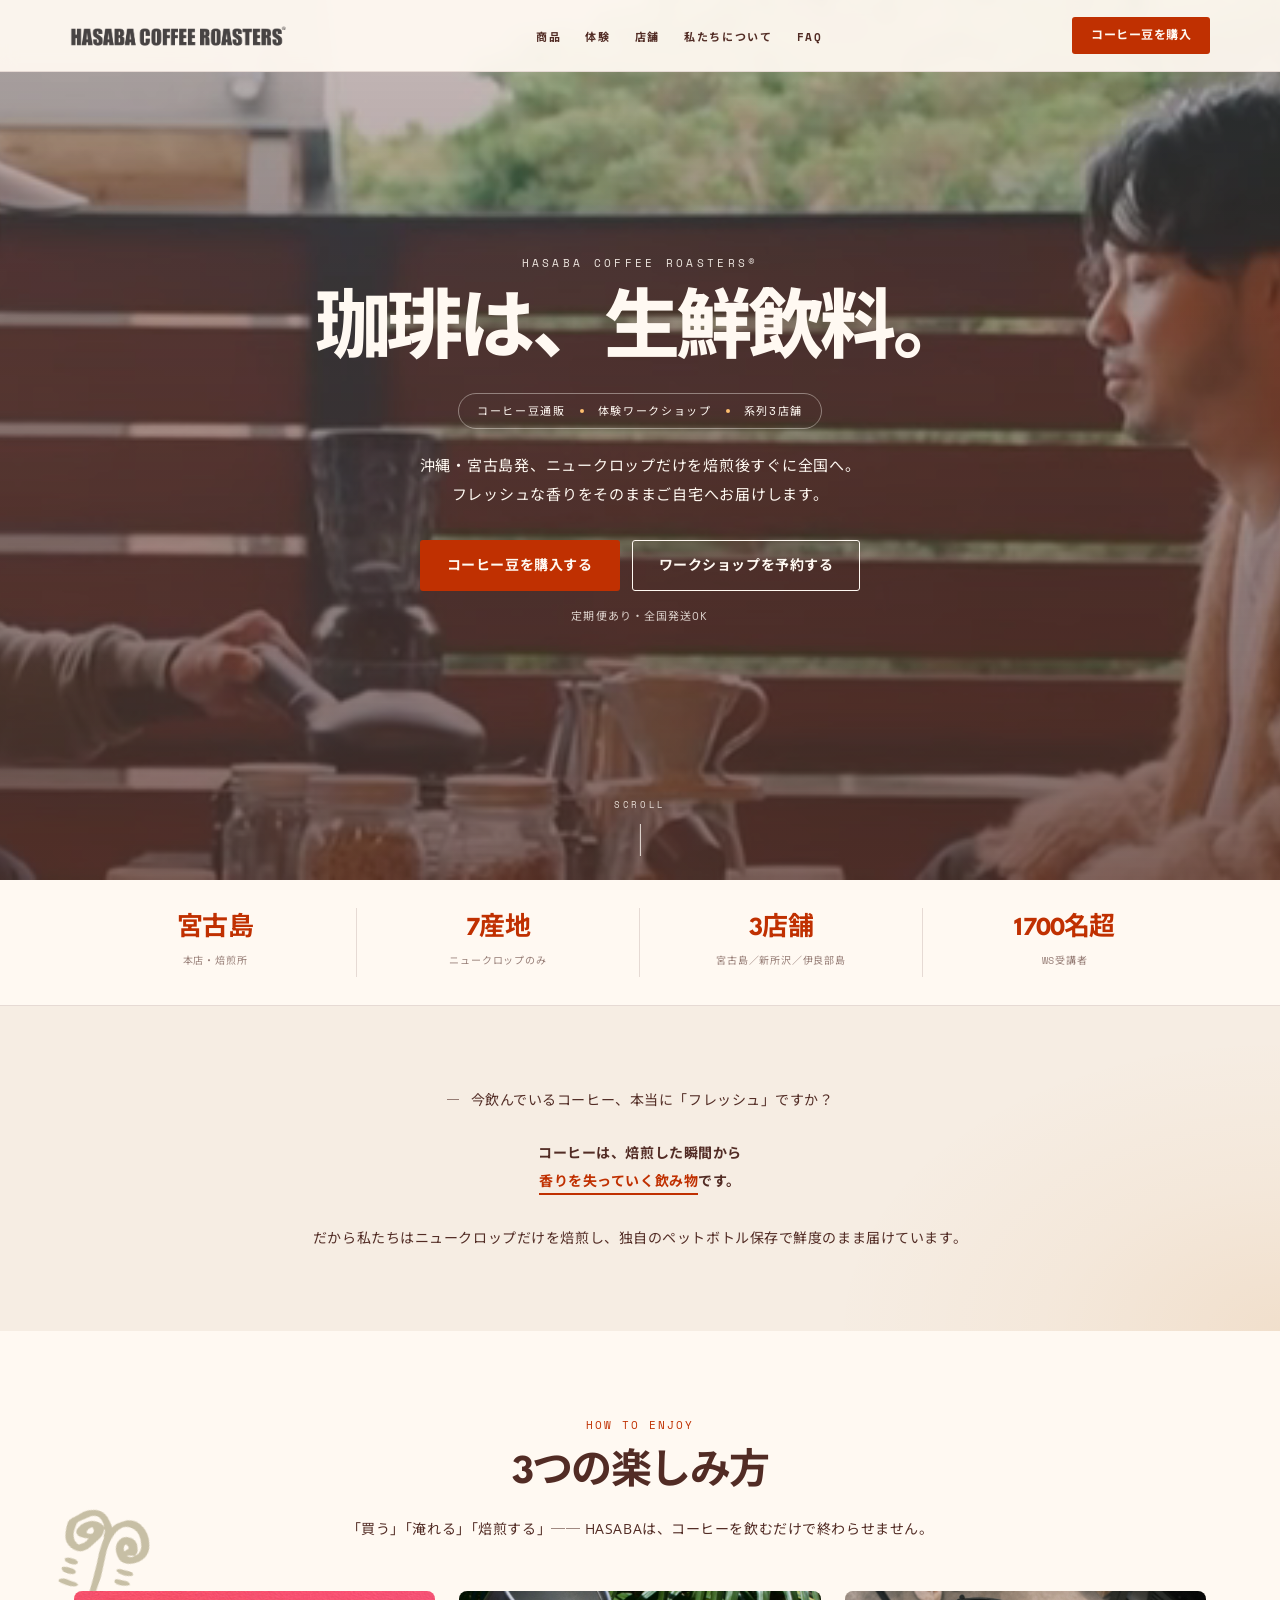
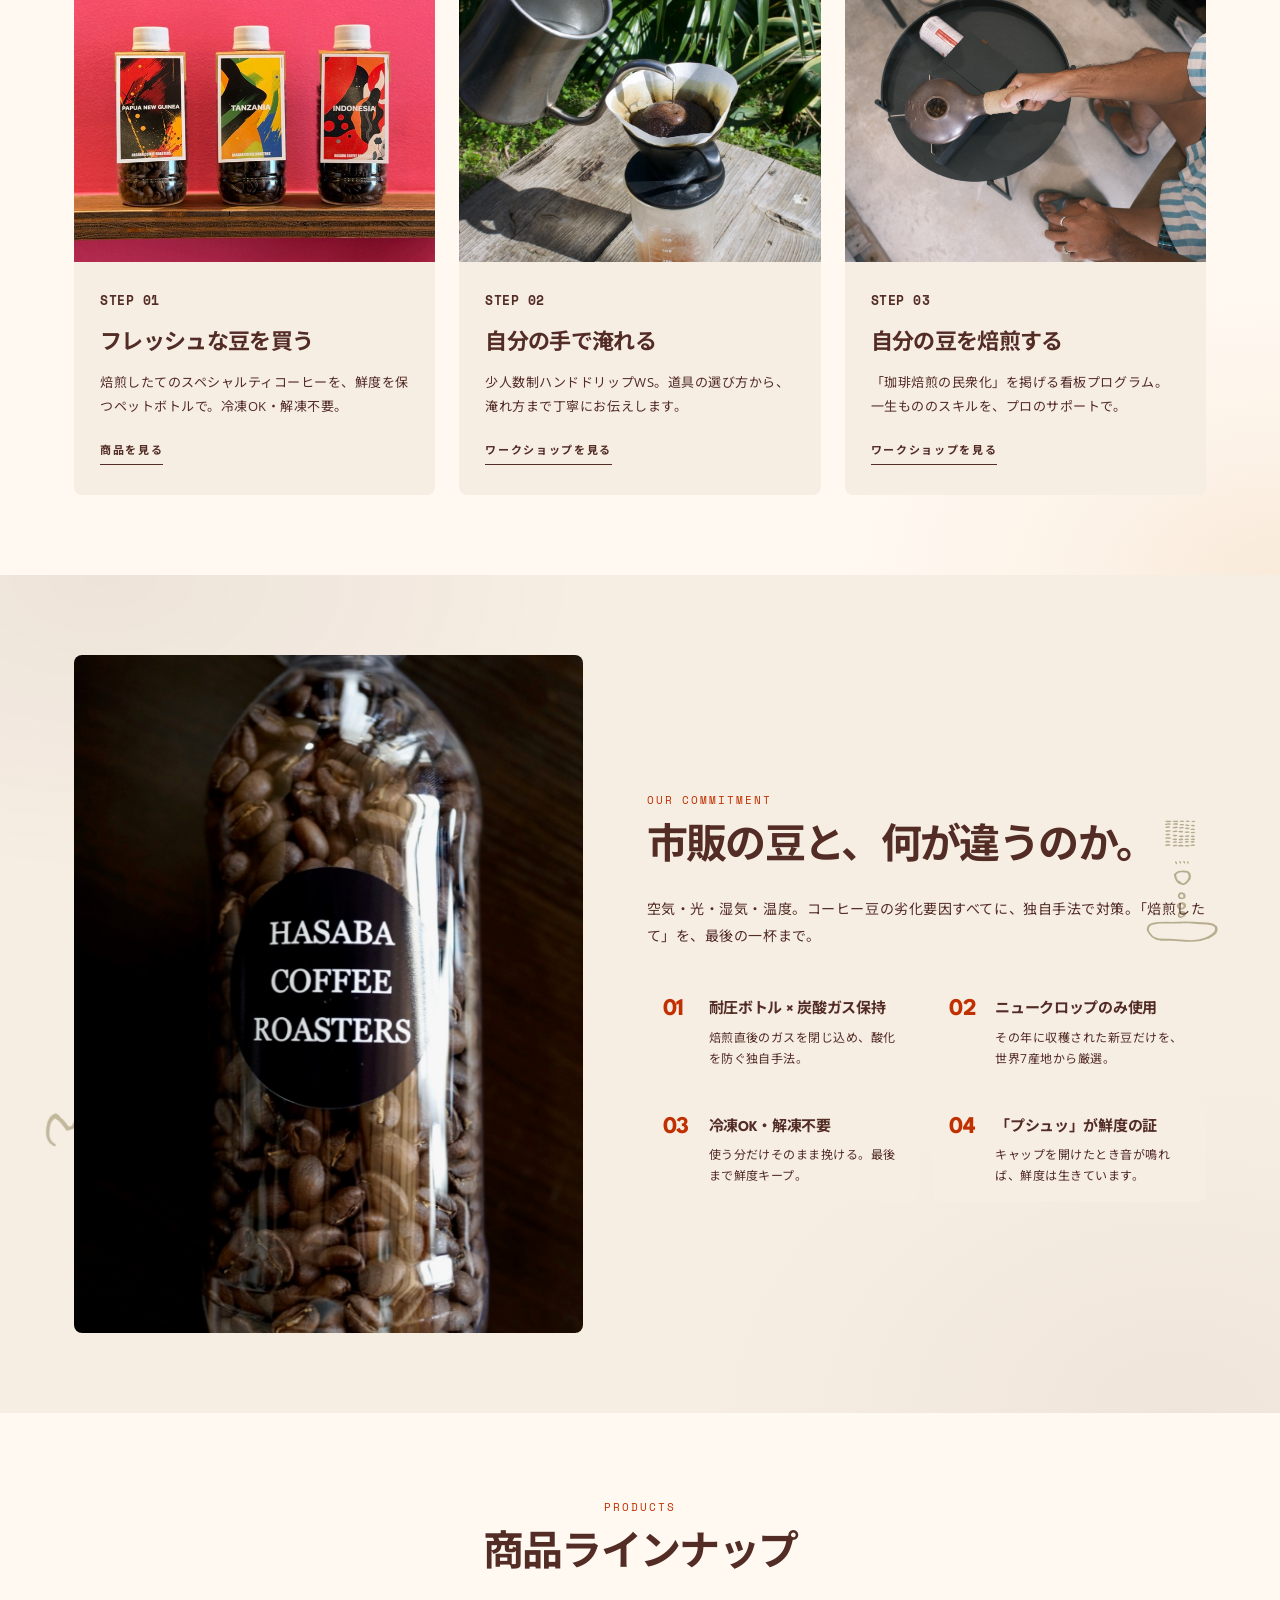
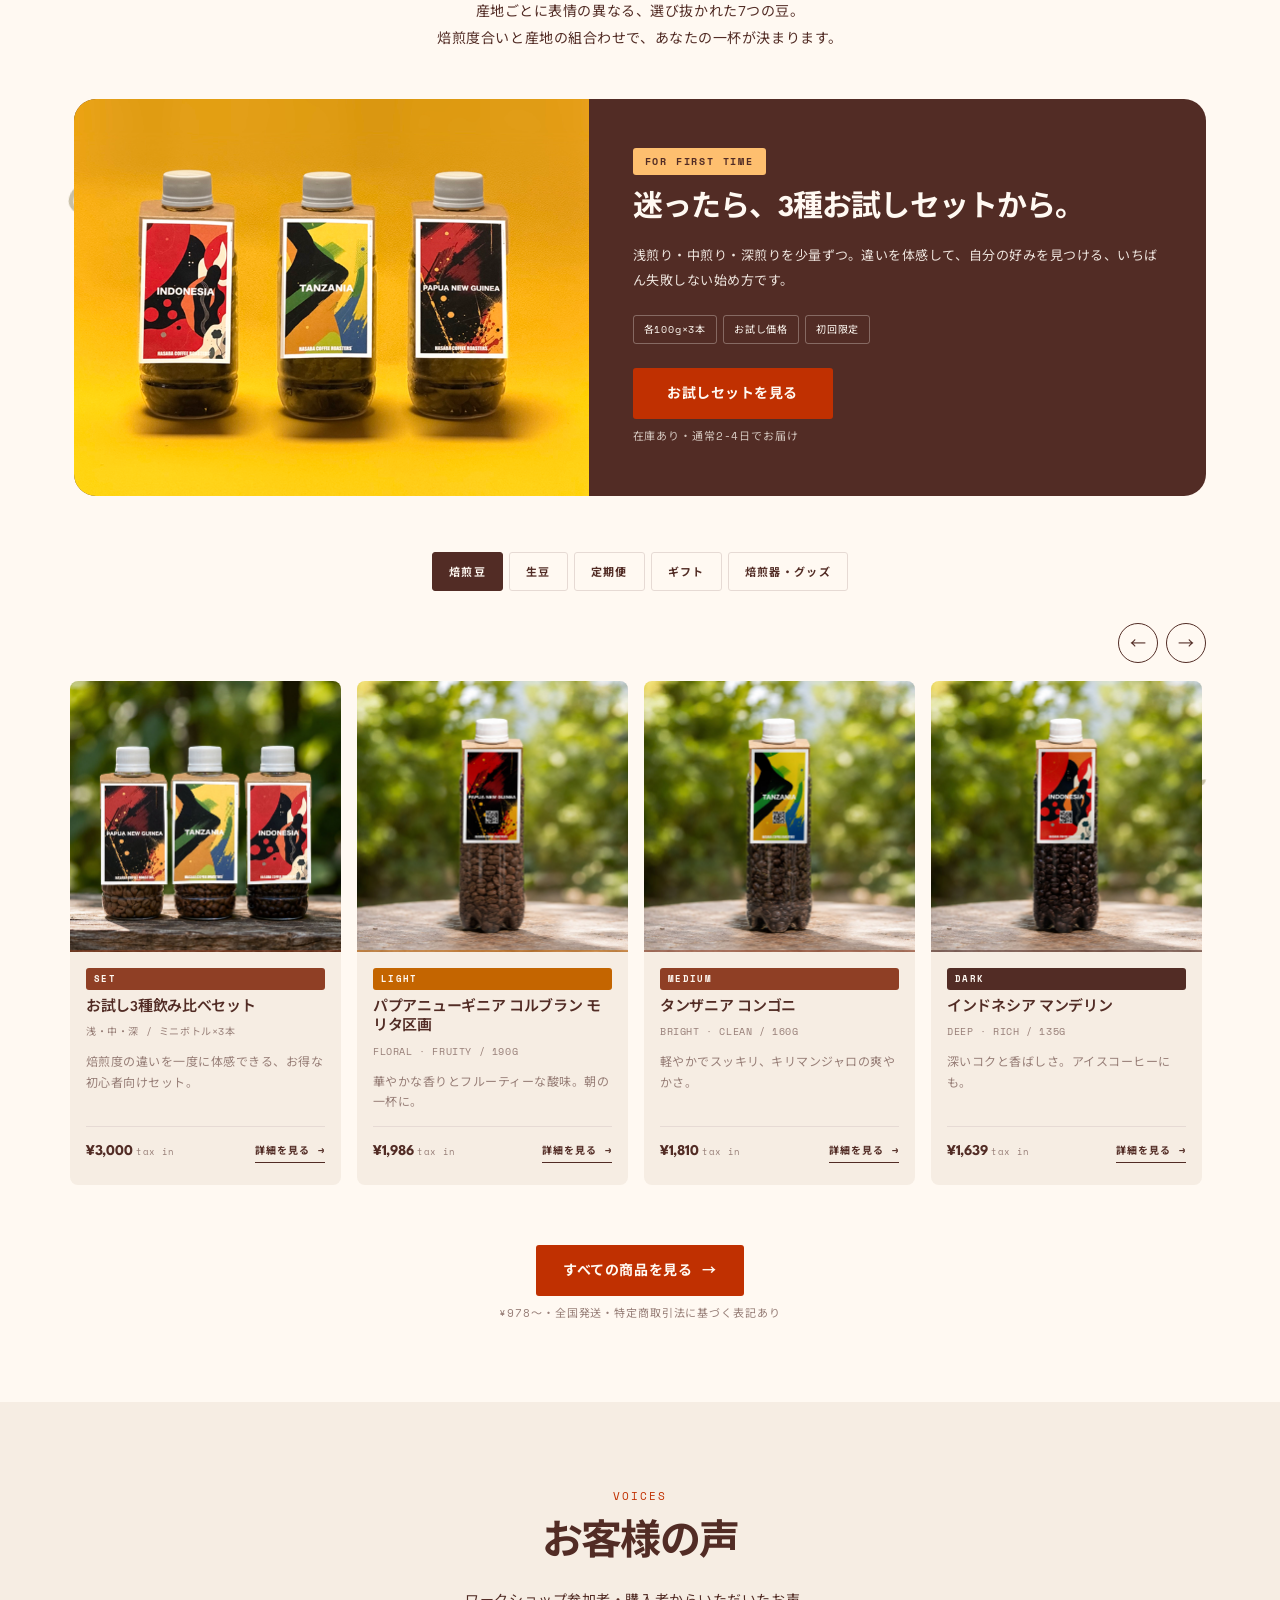
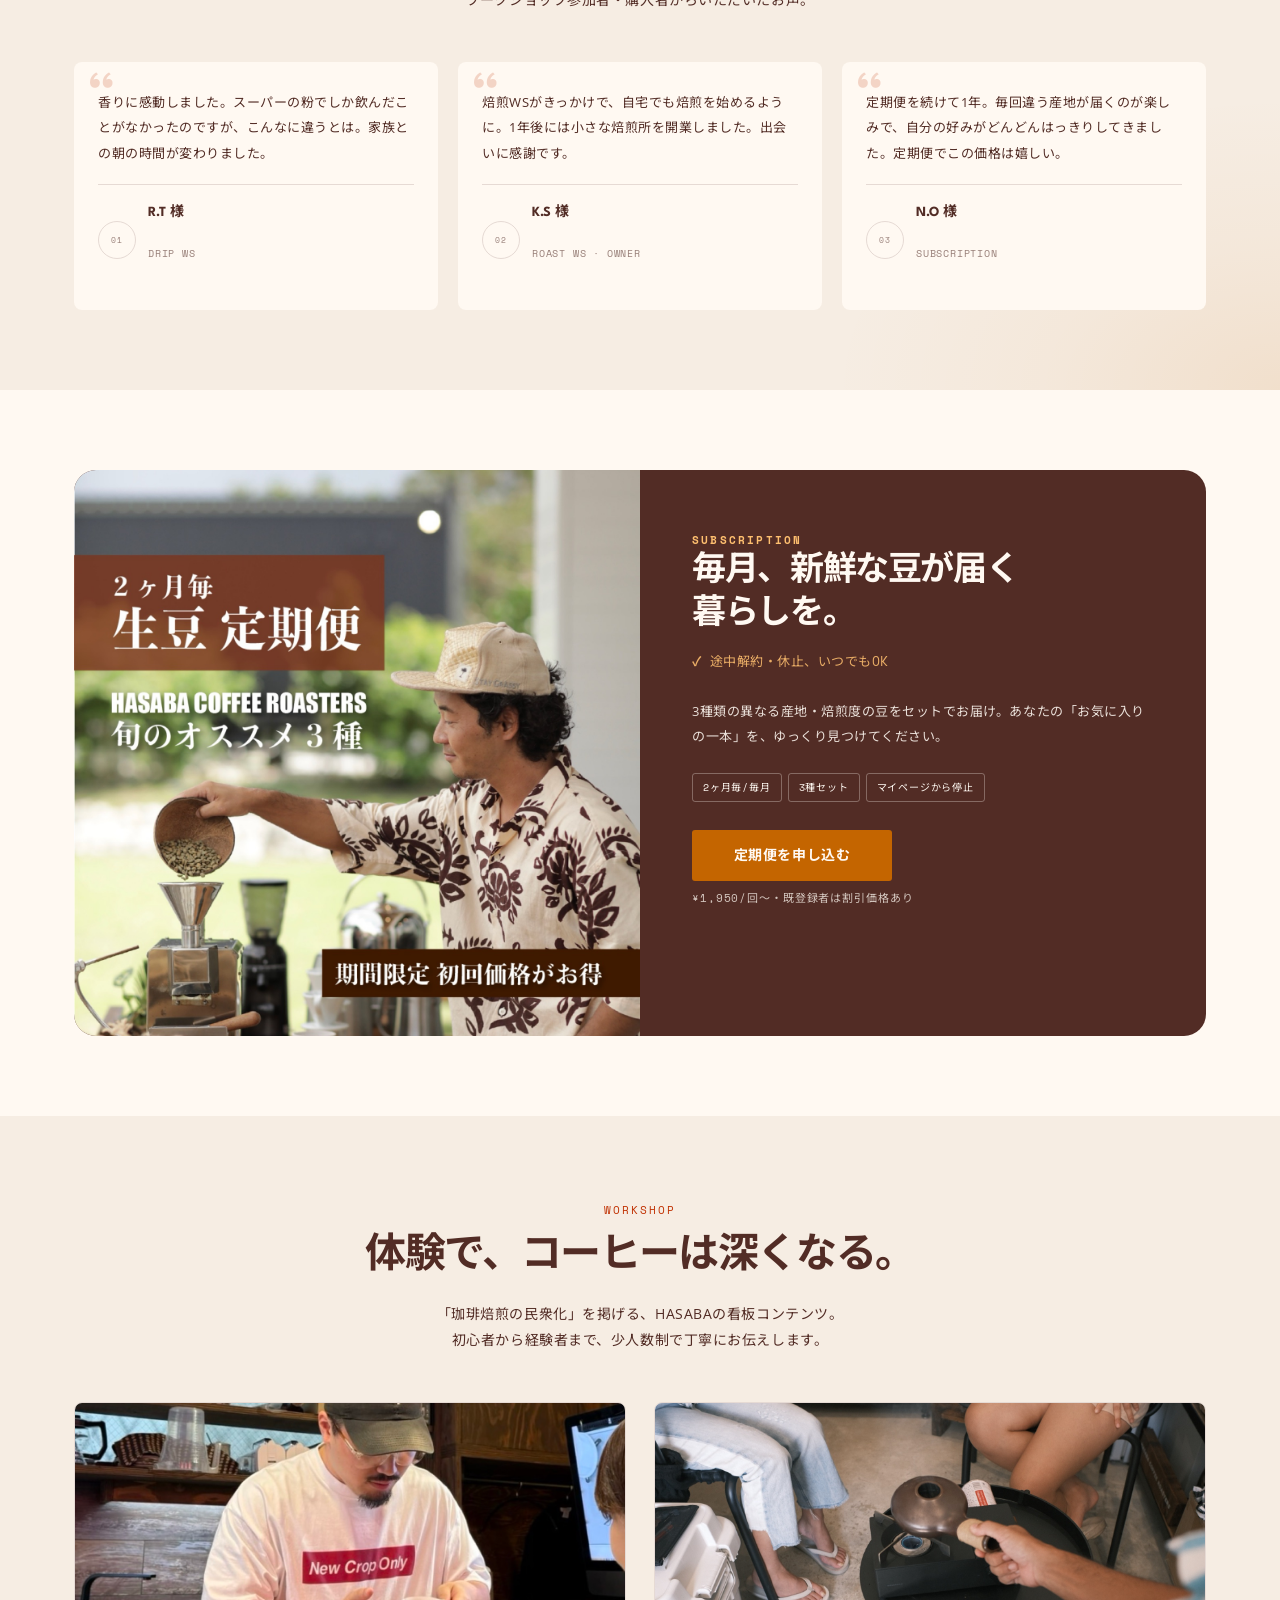
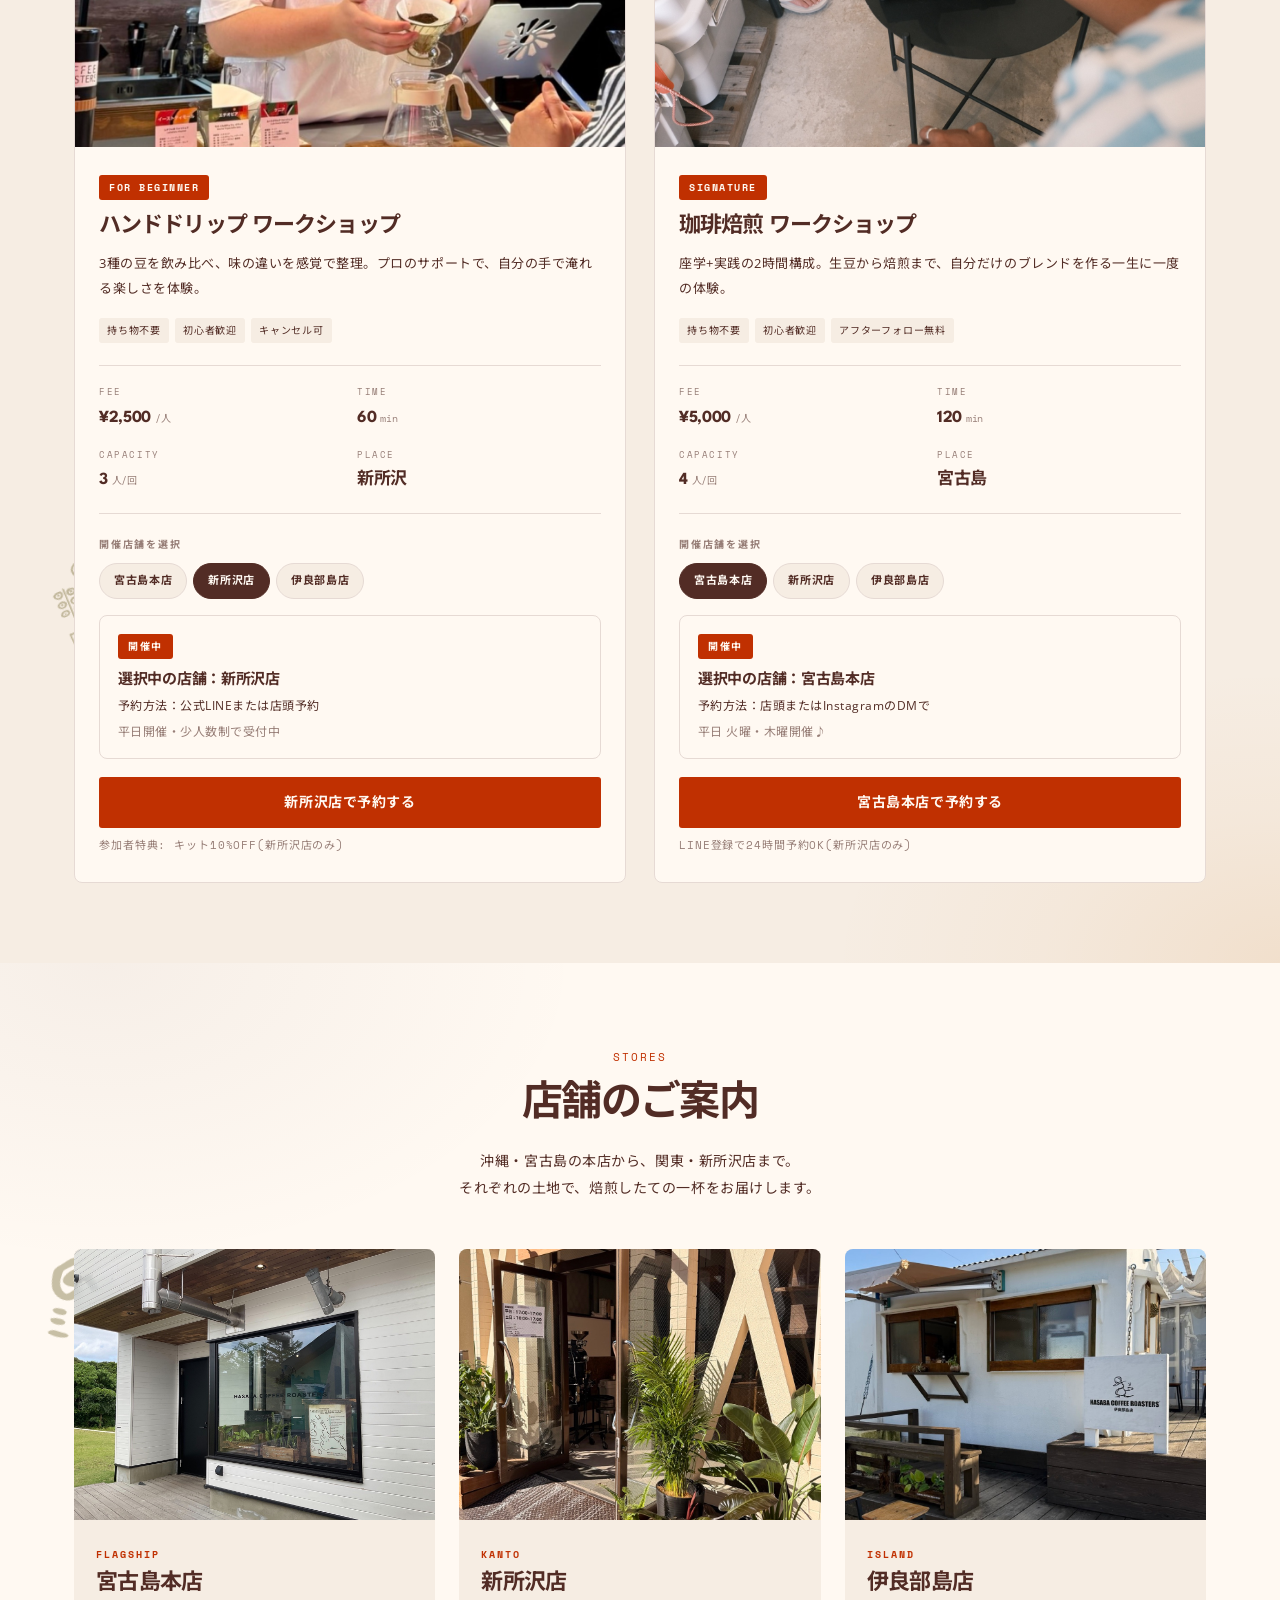
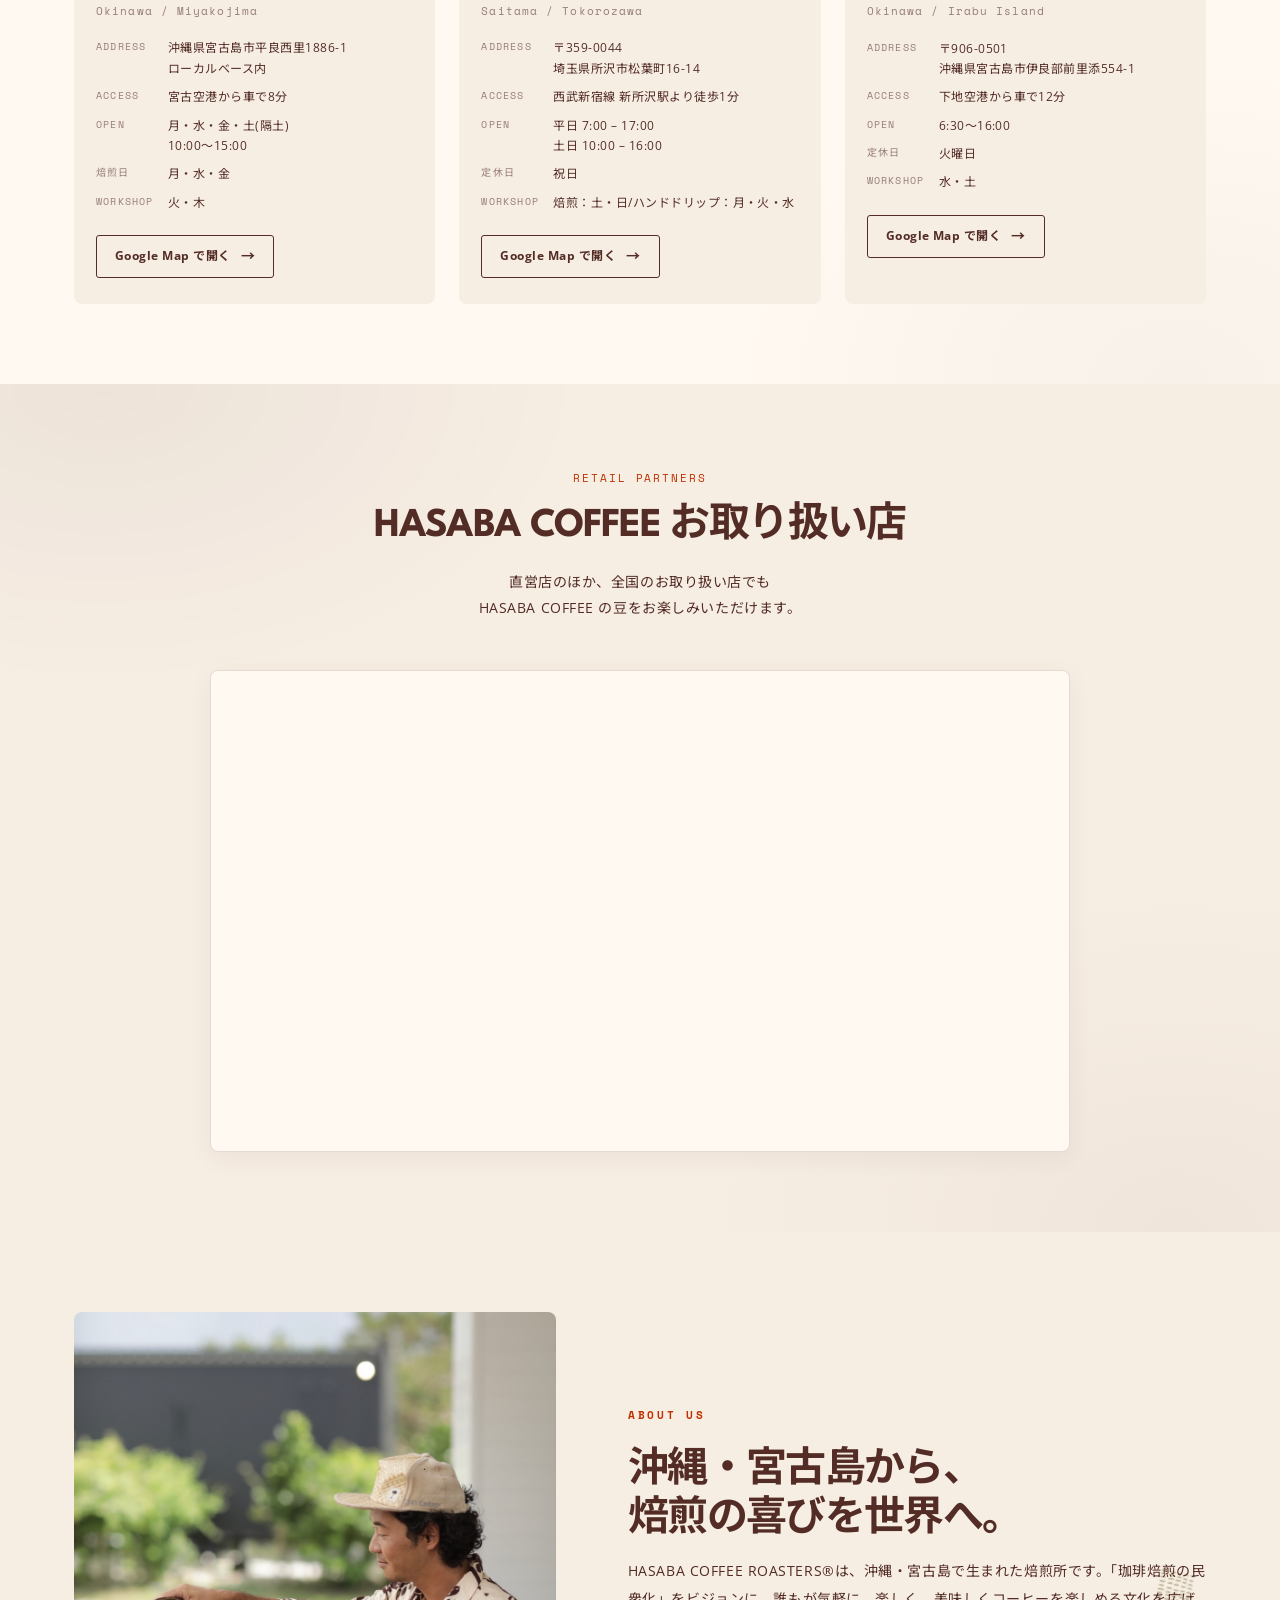
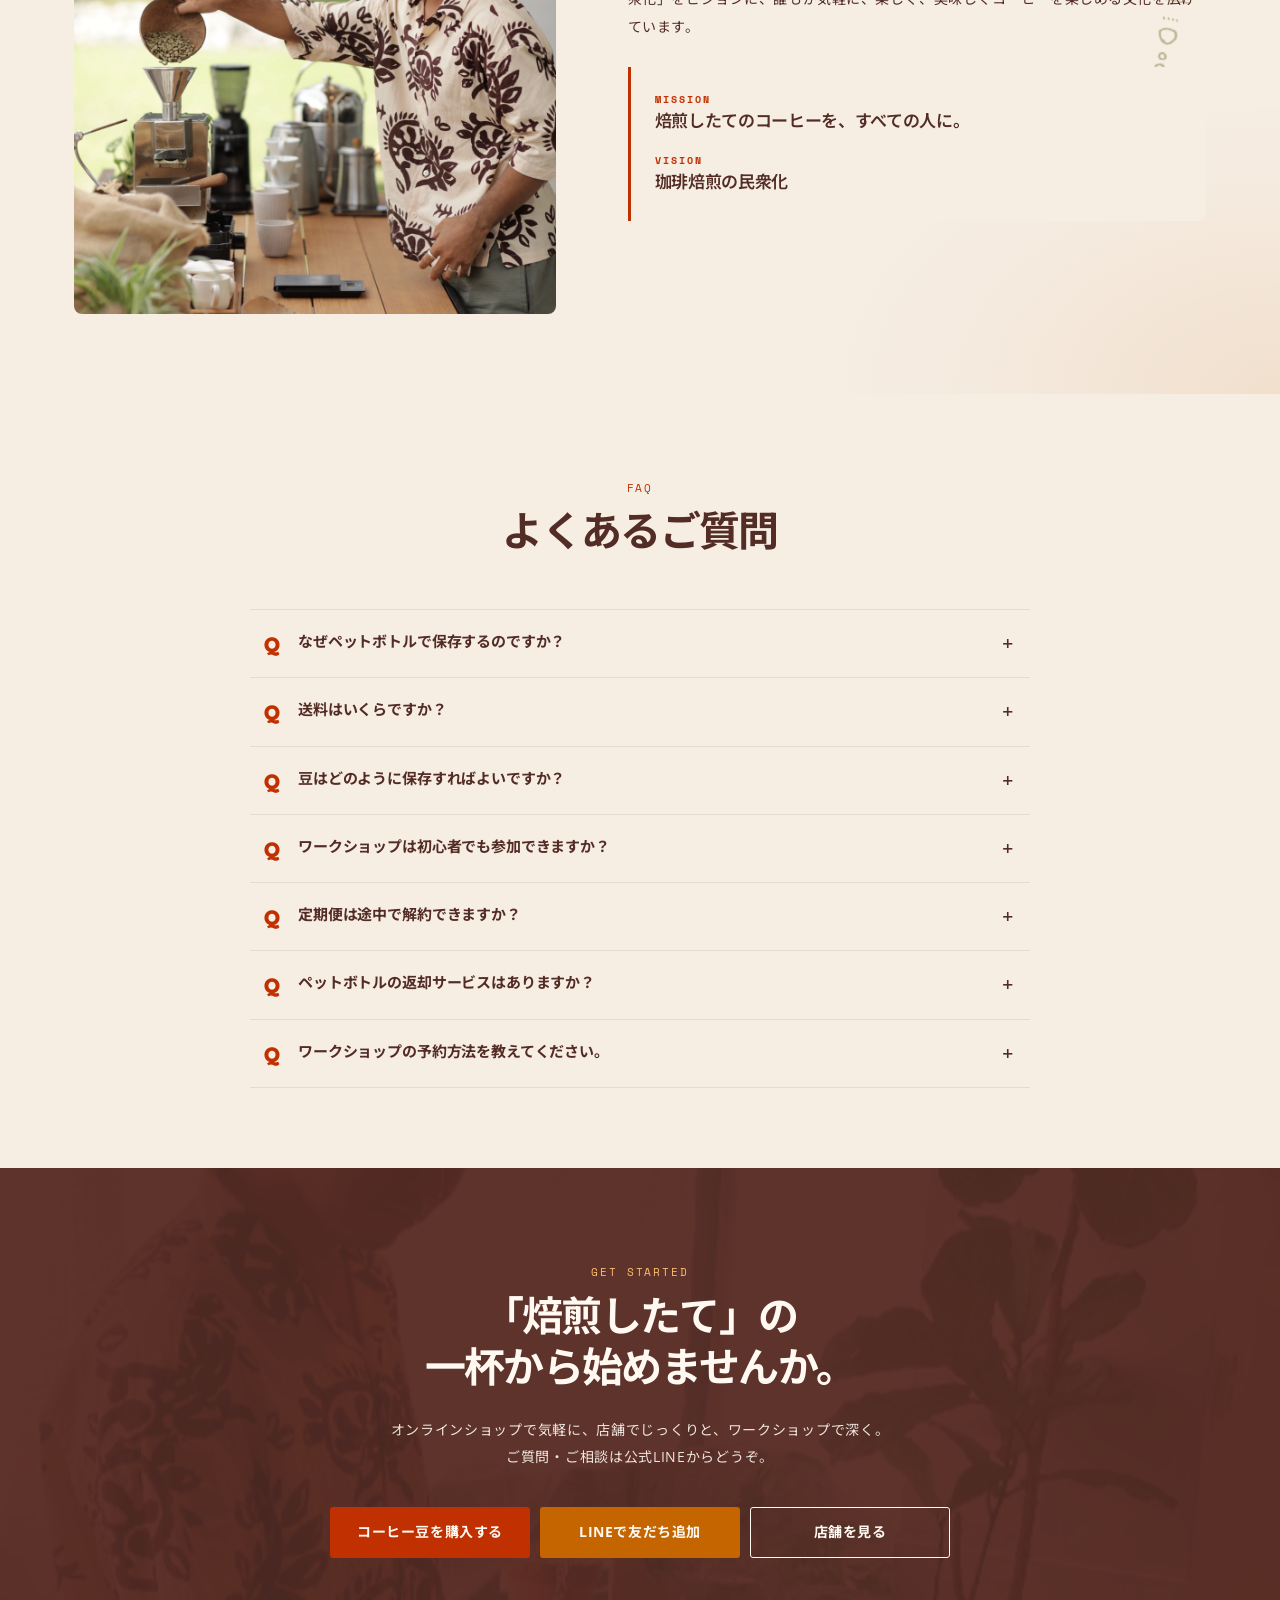
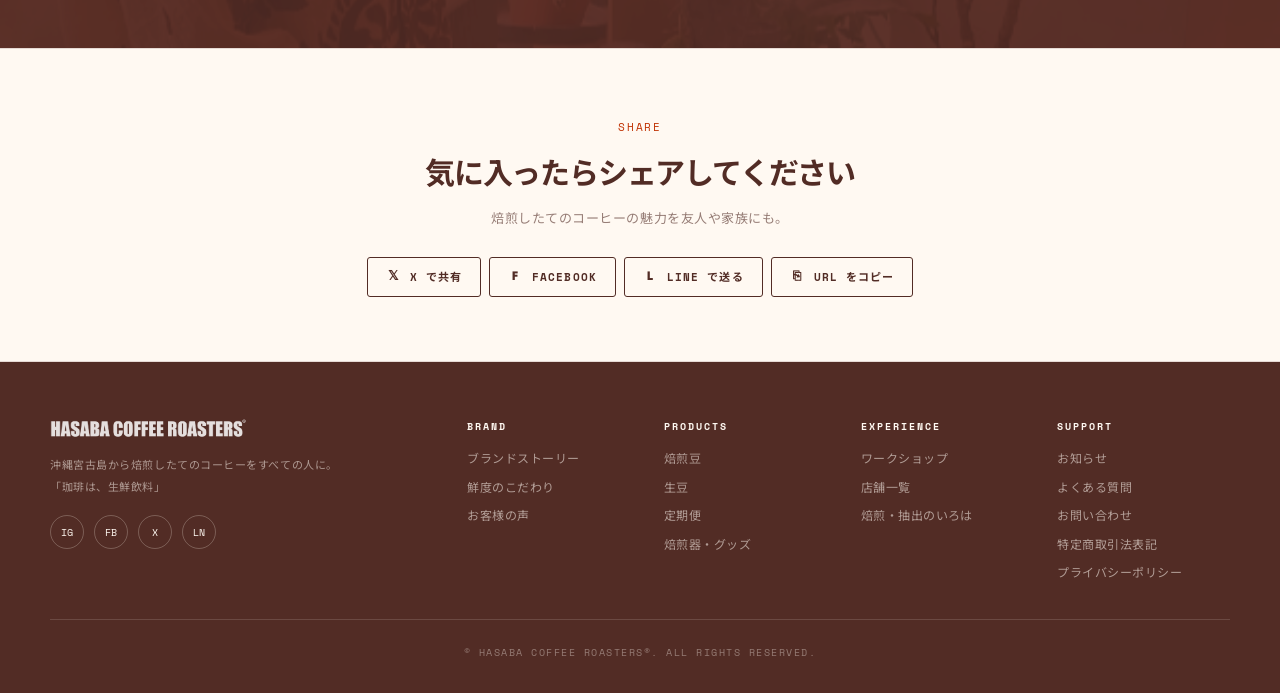
==== commit 598091d1: "Add files via upload" ====
--- a/index.html
+++ b/index.html
@@ -1135,6 +1135,28 @@
   @media (min-width: 720px) { .stores-grid { grid-template-columns: repeat(3, 1fr); } }
 
   /* =========================================================
+     Retail Partners map (レスポンシブ iframe)
+     ========================================================= */
+  .retail-map {
+    max-width: 860px;
+    margin: 0 auto;
+    border-radius: var(--radius-card);
+    overflow: hidden;
+    border: 1px solid var(--color-smoky-ash);
+    background: var(--color-cream-canvas);
+    box-shadow: 0 6px 24px rgba(82, 44, 37, 0.06);
+  }
+  .retail-map iframe {
+    display: block;
+    width: 100%;
+    height: 480px;
+    border: 0;
+  }
+  @media (max-width: 768px) {
+    .retail-map iframe { height: 68vw; min-height: 320px; max-height: 460px; }
+  }
+
+  /* =========================================================
      STORES — Mobile only: 横スライド カルーセル (max-width: 768px)
      スコープ: #stores 内のみ。PC（769px+）には影響しない
      ========================================================= */
@@ -1837,6 +1859,7 @@
         <ul>
           <li><a href="#workshop">ワークショップ</a></li>
           <li><a href="#stores">店舗一覧</a></li>
+          <li><a href="#retail">お取り扱い店</a></li>
         </ul>
       </div>
       <div class="mobile-nav-section">
@@ -2364,6 +2387,27 @@
         </div>
       </article>
 
+    </div>
+  </div>
+</section>
+
+<!-- =========================================================
+     RETAIL PARTNERS / お取り扱い店
+     ========================================================= -->
+<section id="retail" class="section section-cream parallax-decor parallax-decor--paper">
+  <div class="container">
+    <div class="section-head center reveal">
+      <span class="section-label">Retail Partners</span>
+      <h2 class="section-title">HASABA COFFEE お取り扱い店</h2>
+      <p class="section-lead">直営店のほか、全国のお取り扱い店でも<br />HASABA COFFEE の豆をお楽しみいただけます。</p>
+    </div>
+    <div class="retail-map reveal">
+      <iframe
+        src="https://www.google.com/maps/d/embed?mid=1Cj24GovOc_RiTpsyyCoR0GgIFcOReLk&ehbc=2E312F"
+        title="HASABA COFFEE お取り扱い店マップ"
+        loading="lazy"
+        allowfullscreen
+        referrerpolicy="no-referrer-when-downgrade"></iframe>
     </div>
   </div>
 </section>
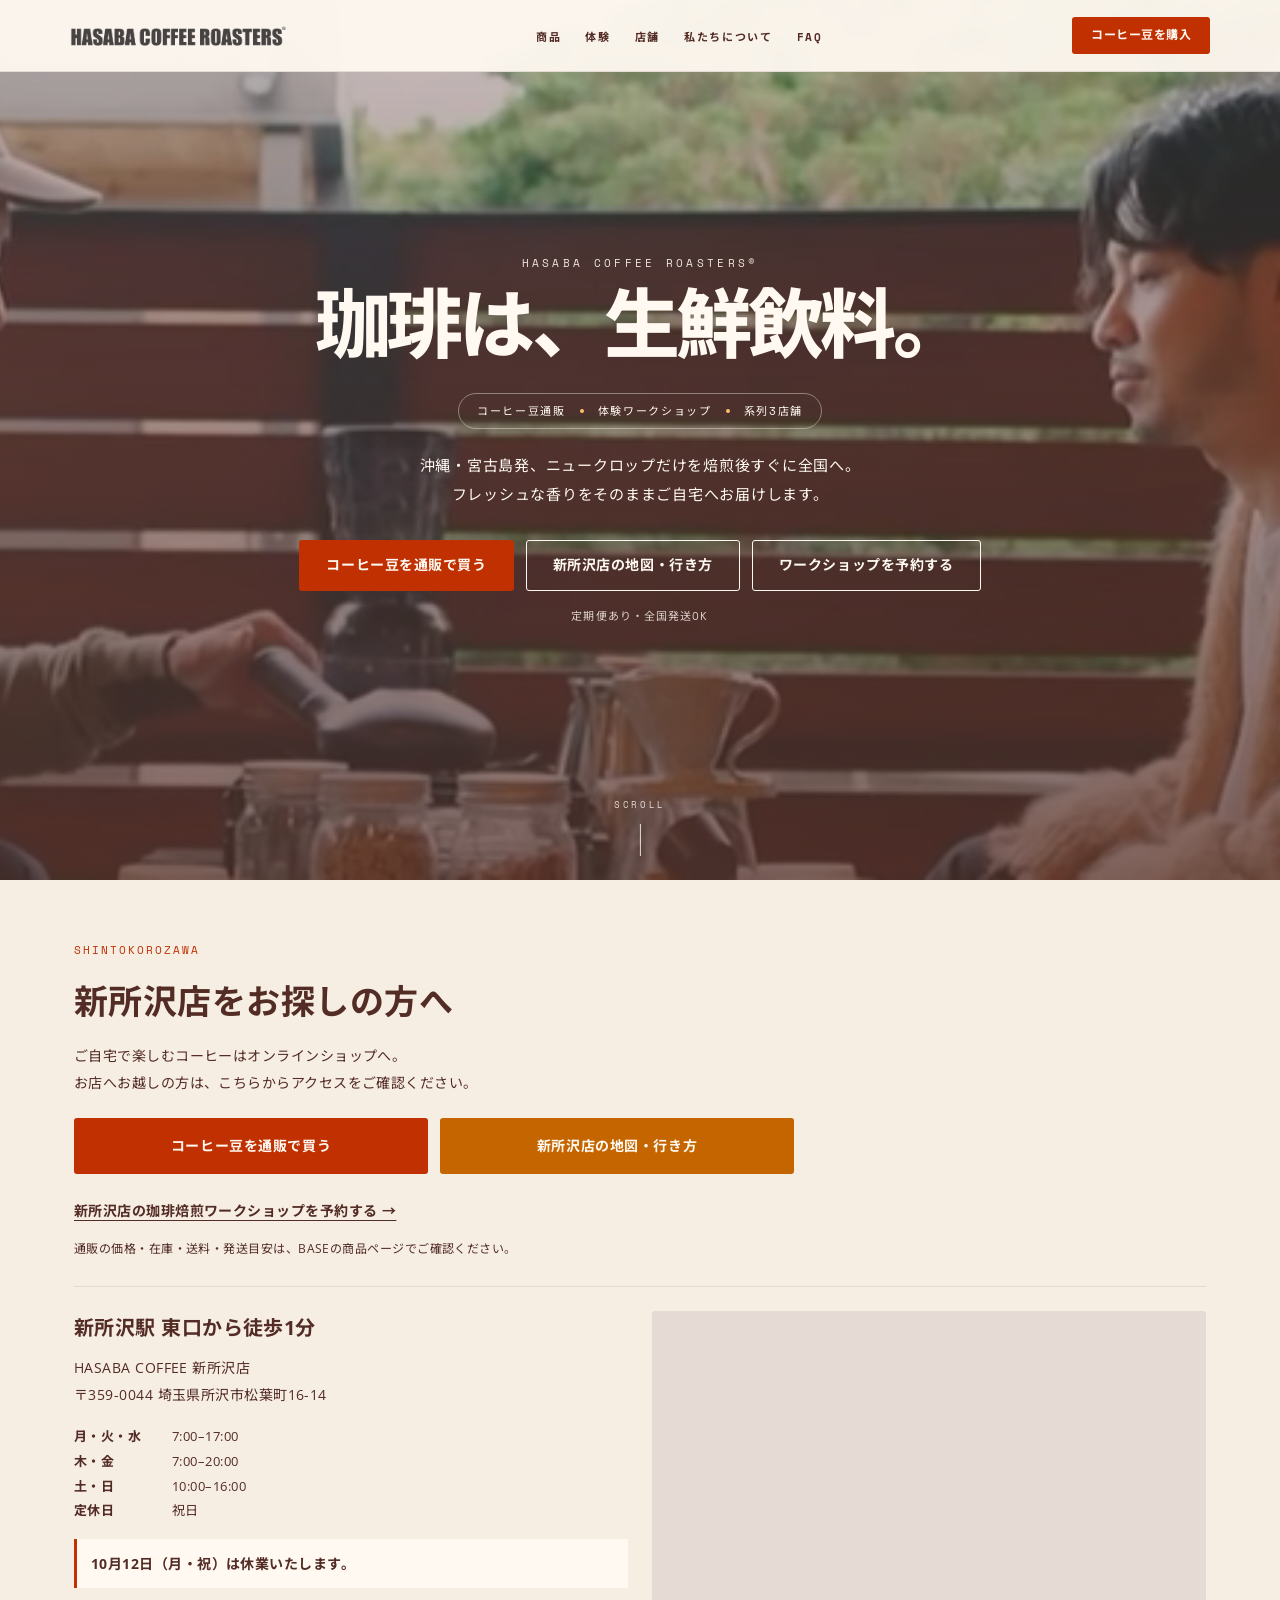
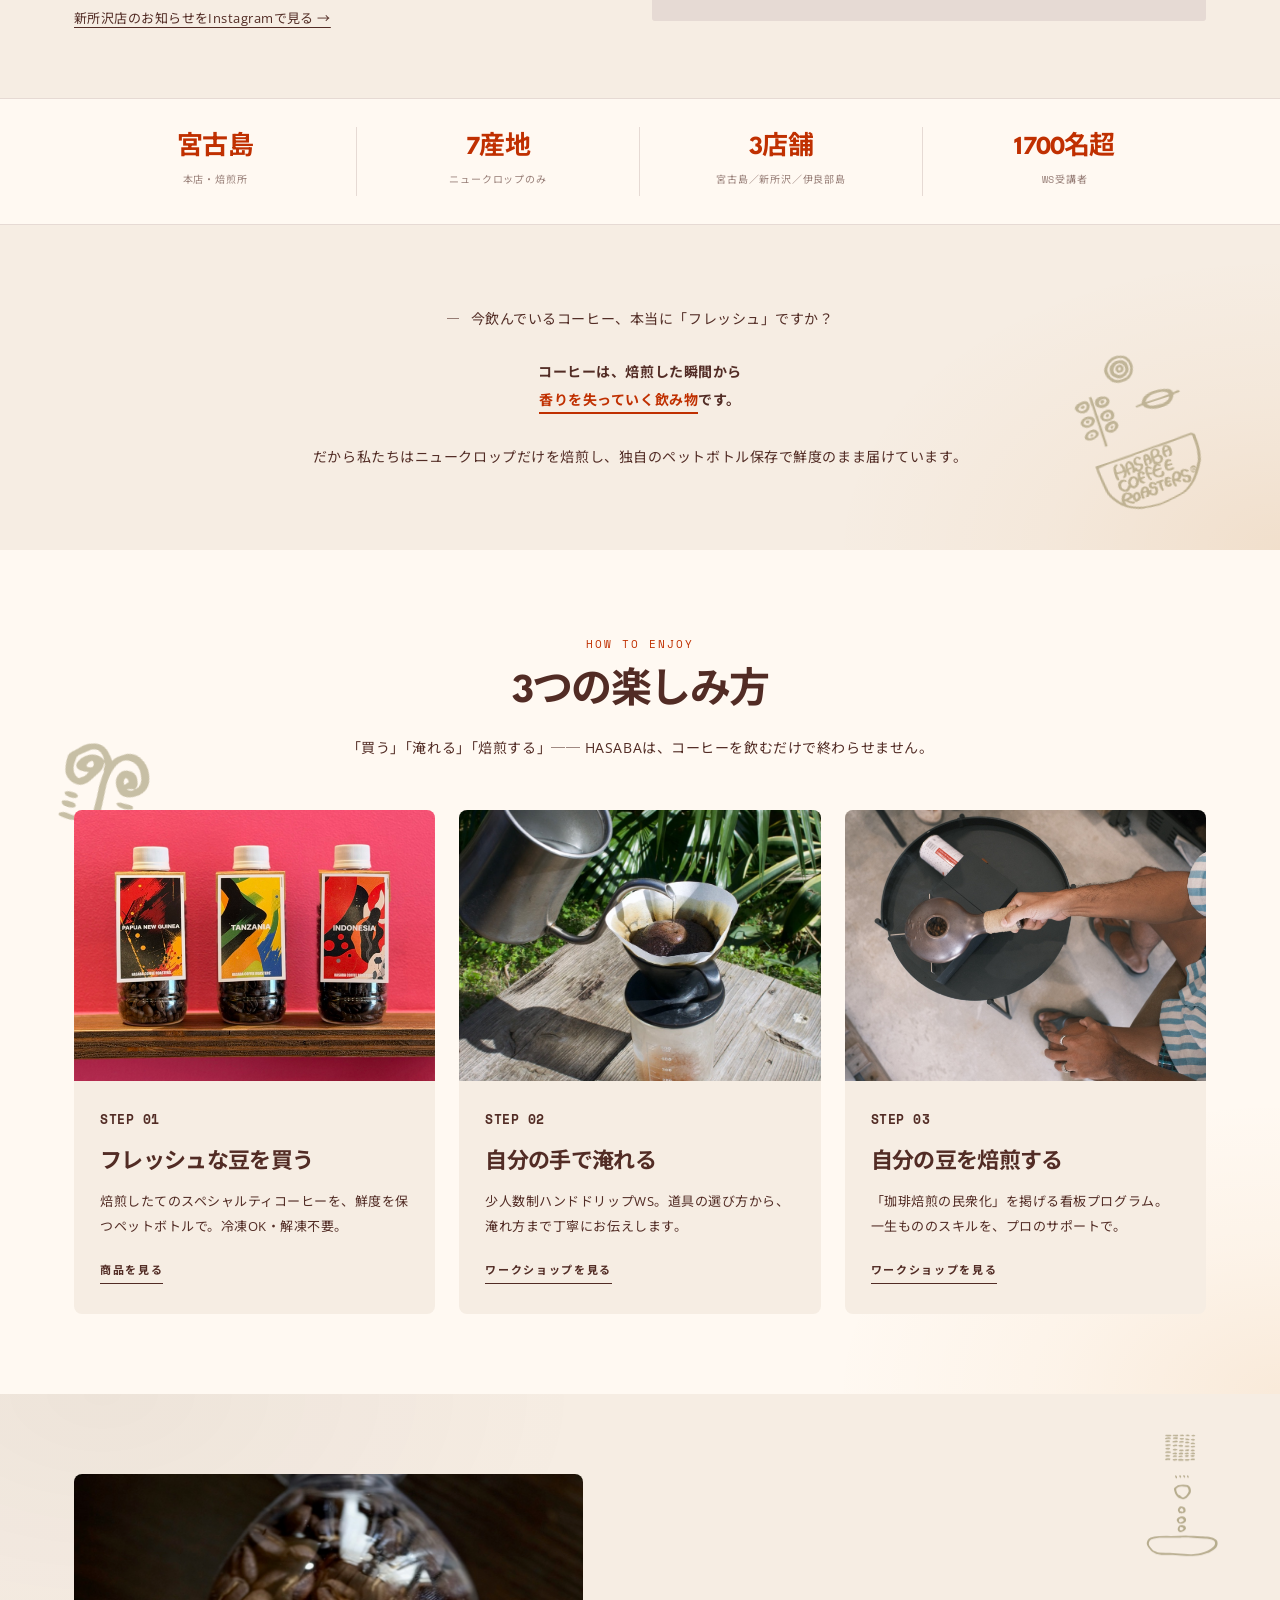
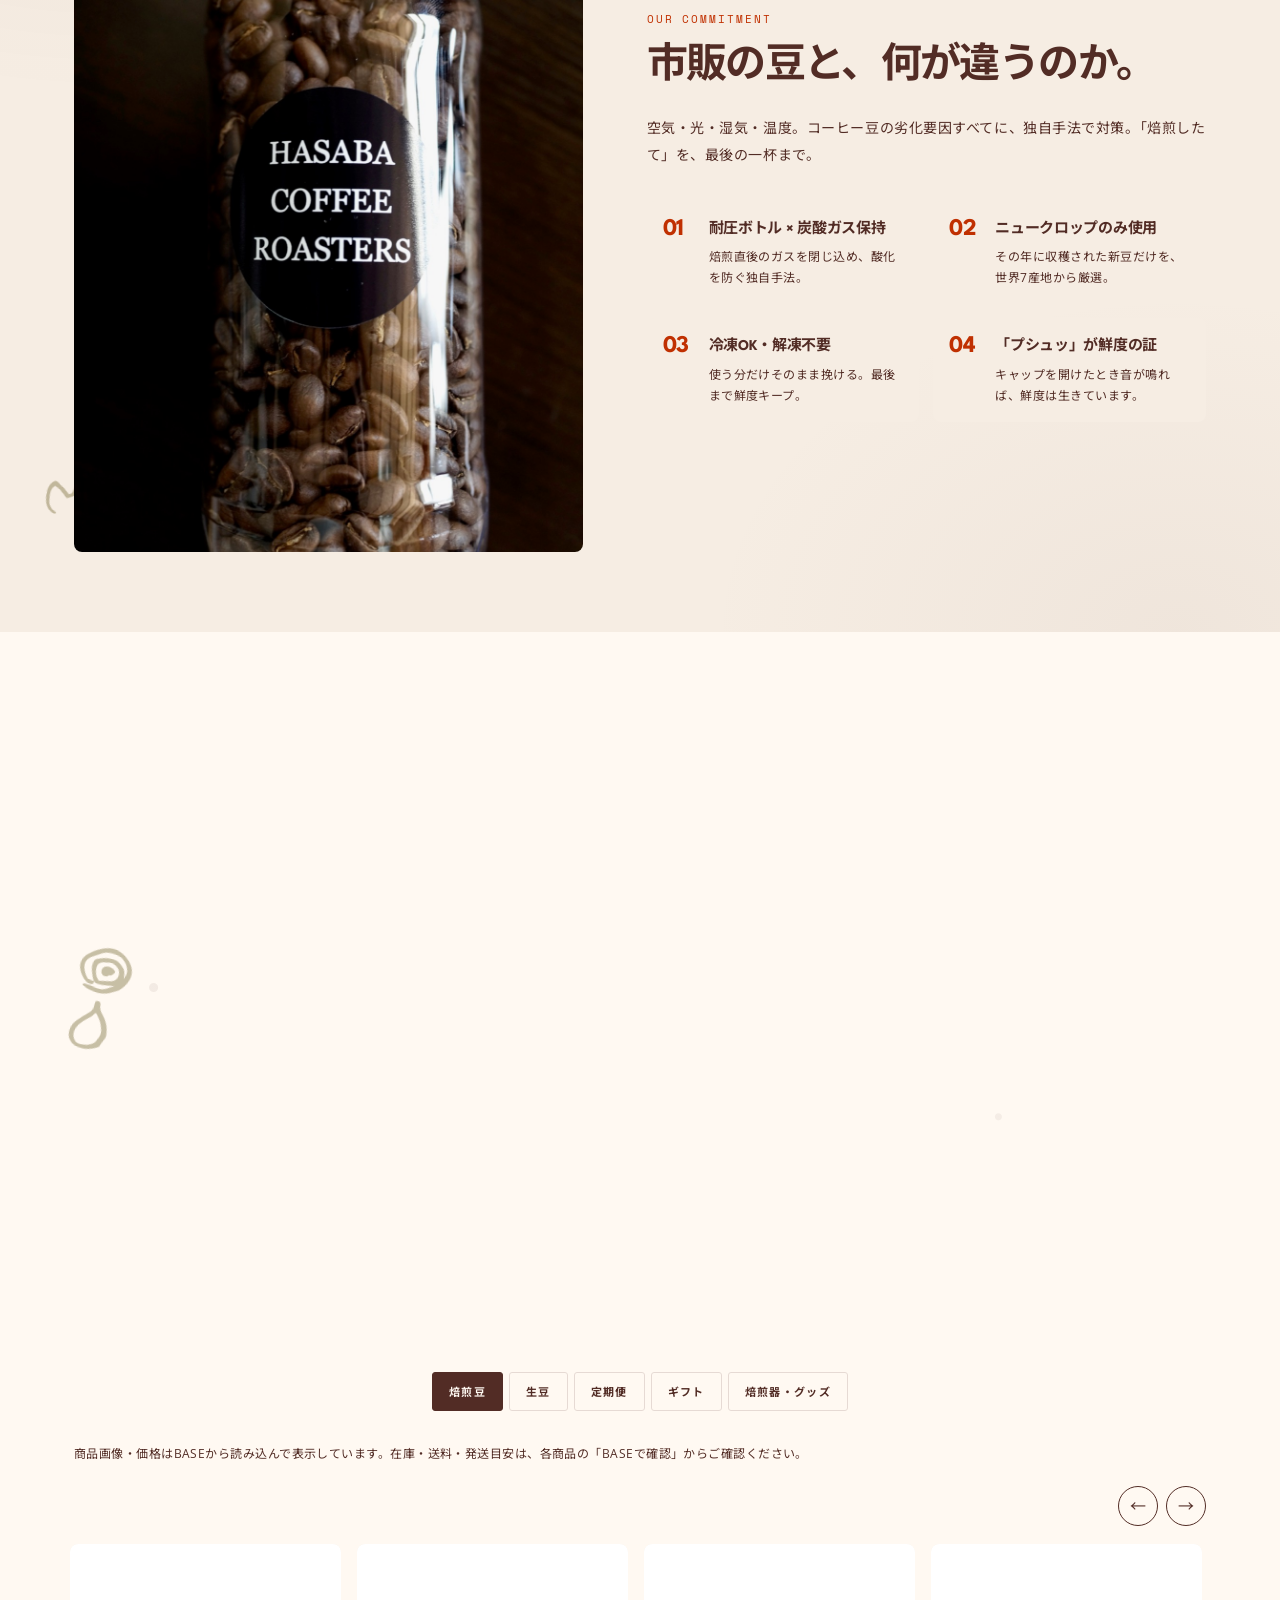
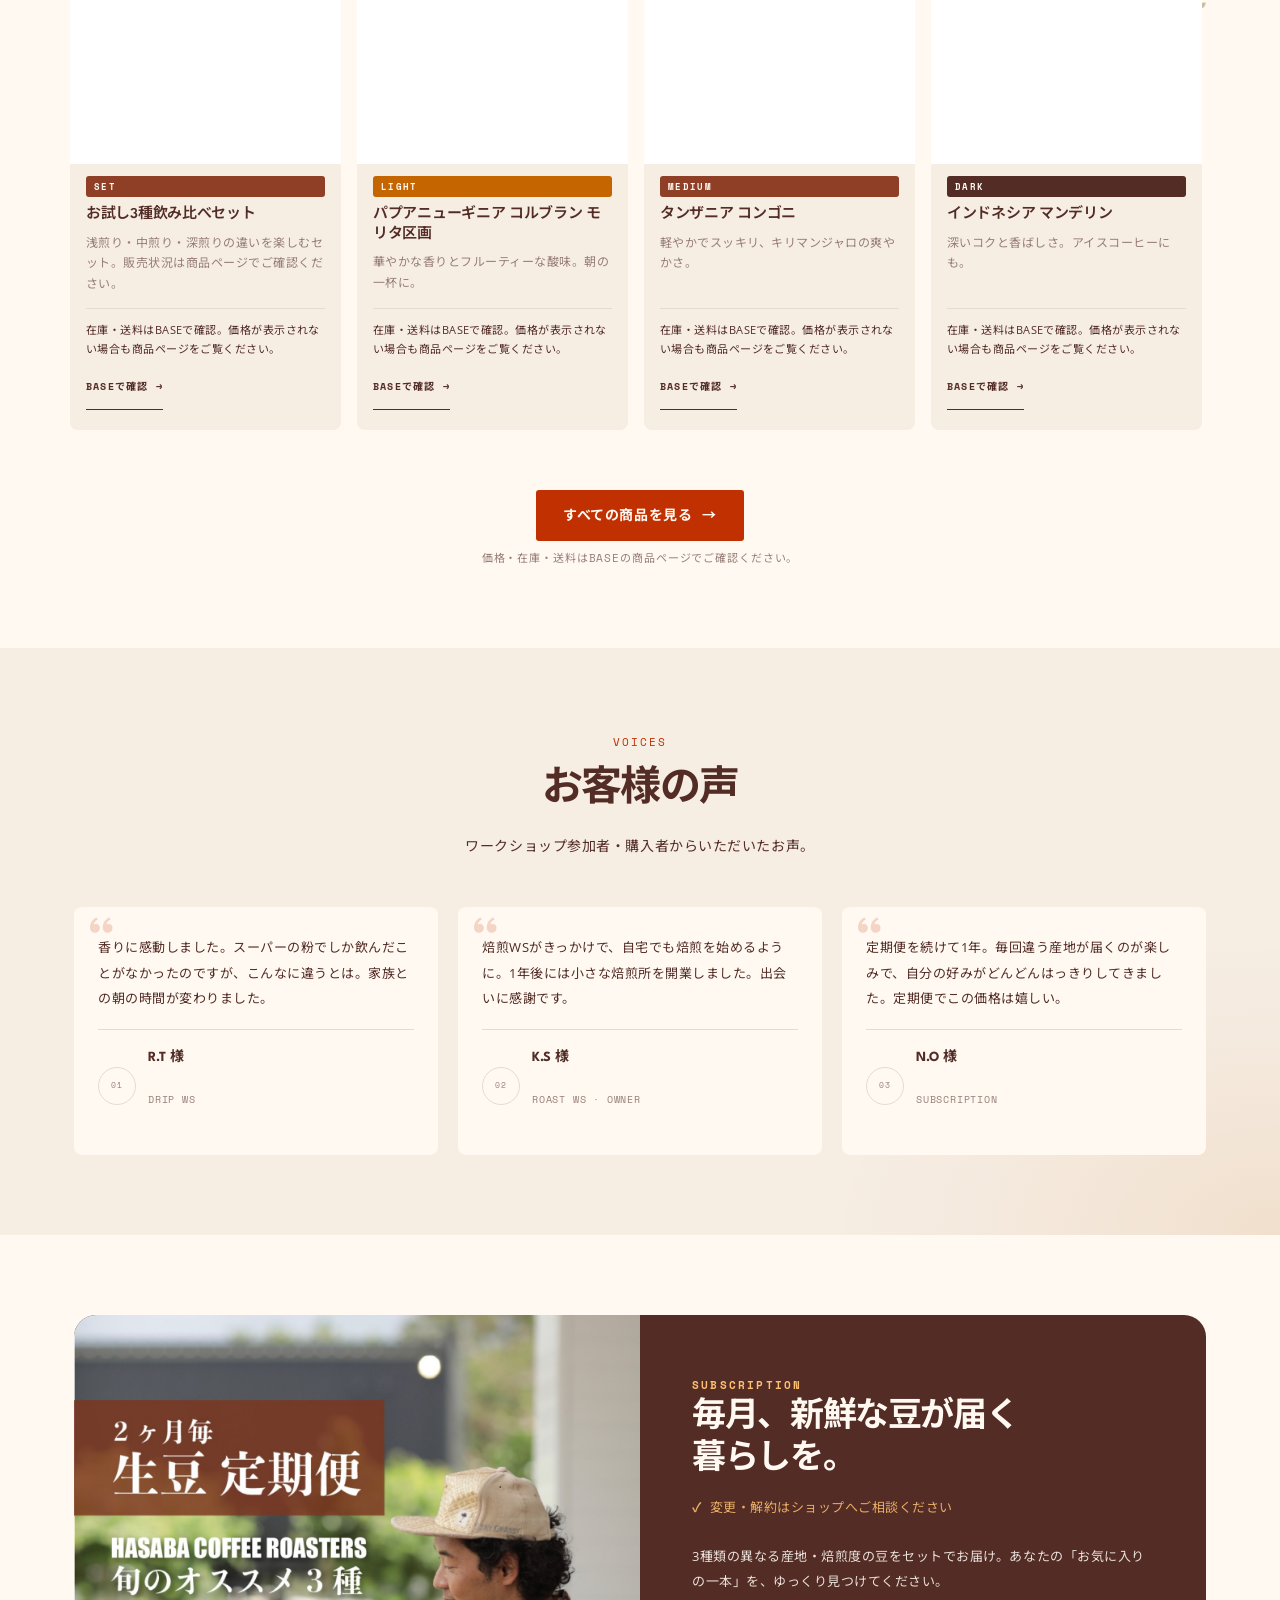
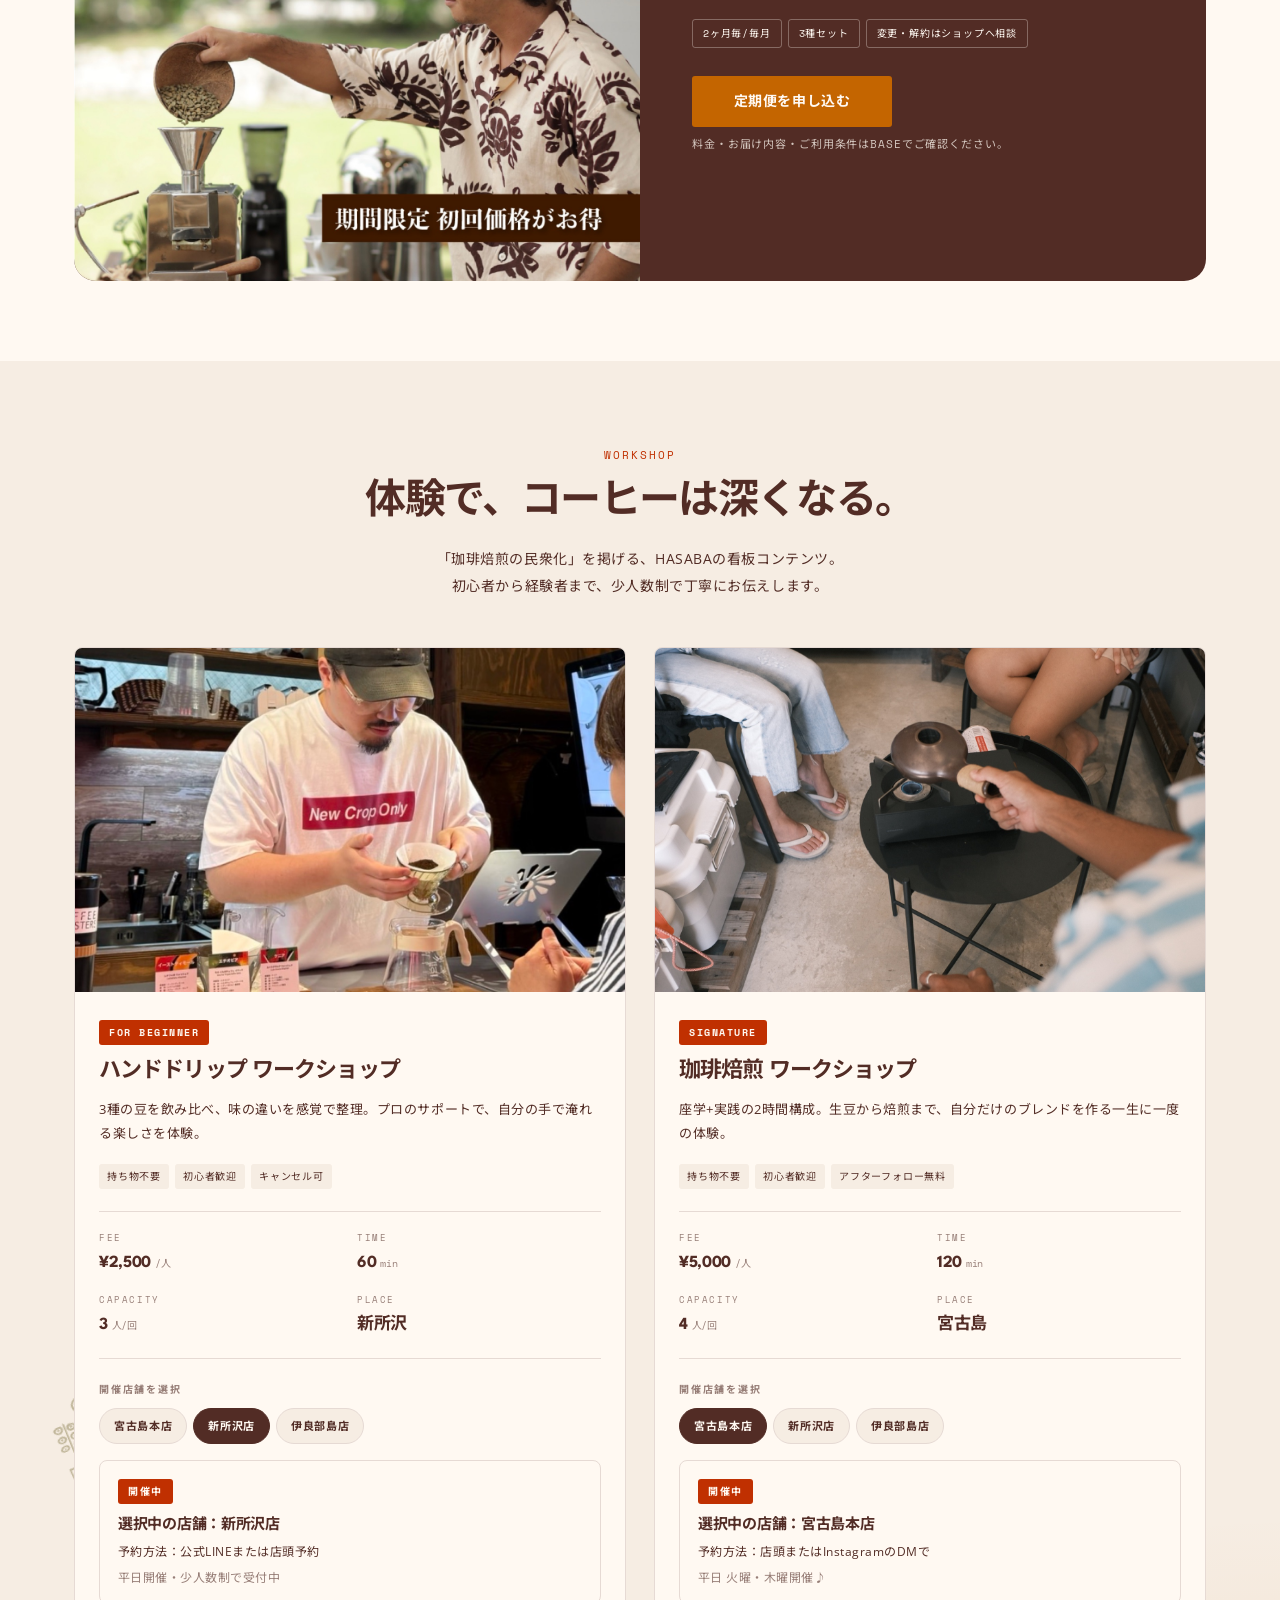
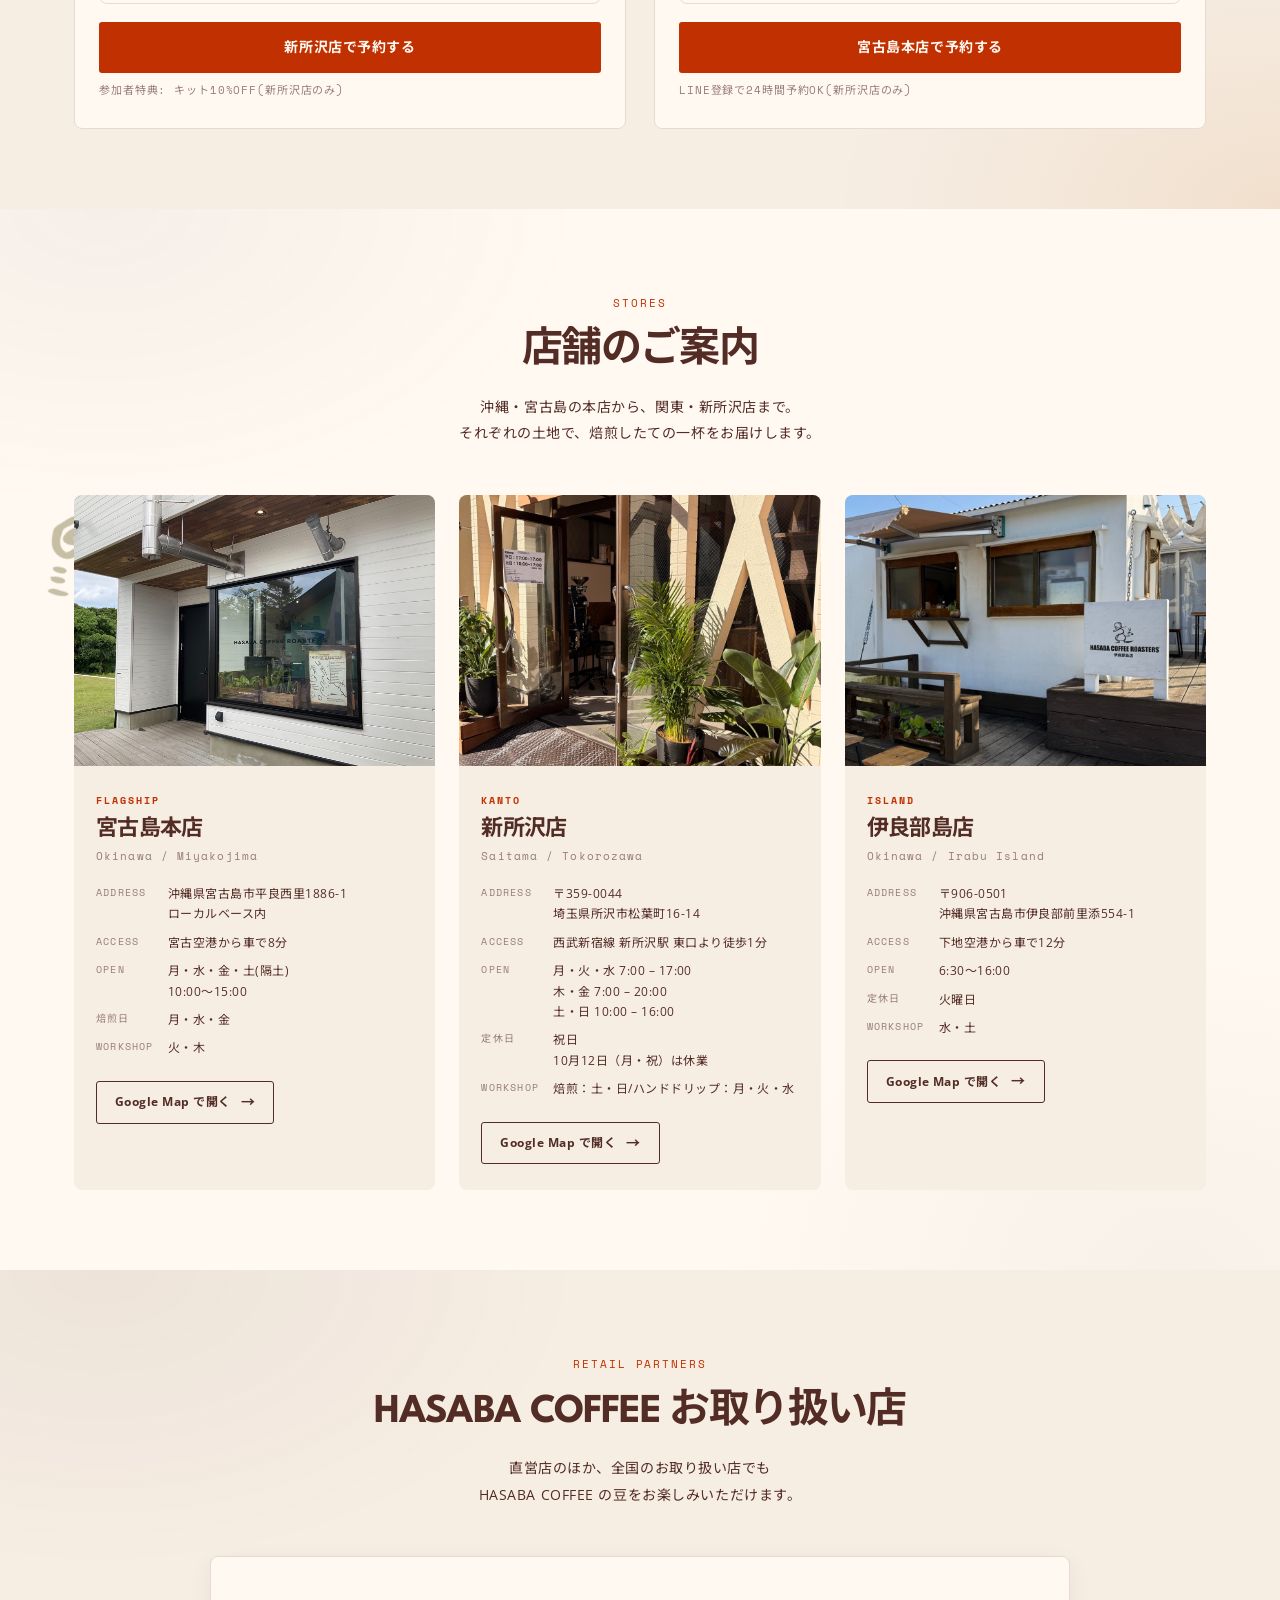
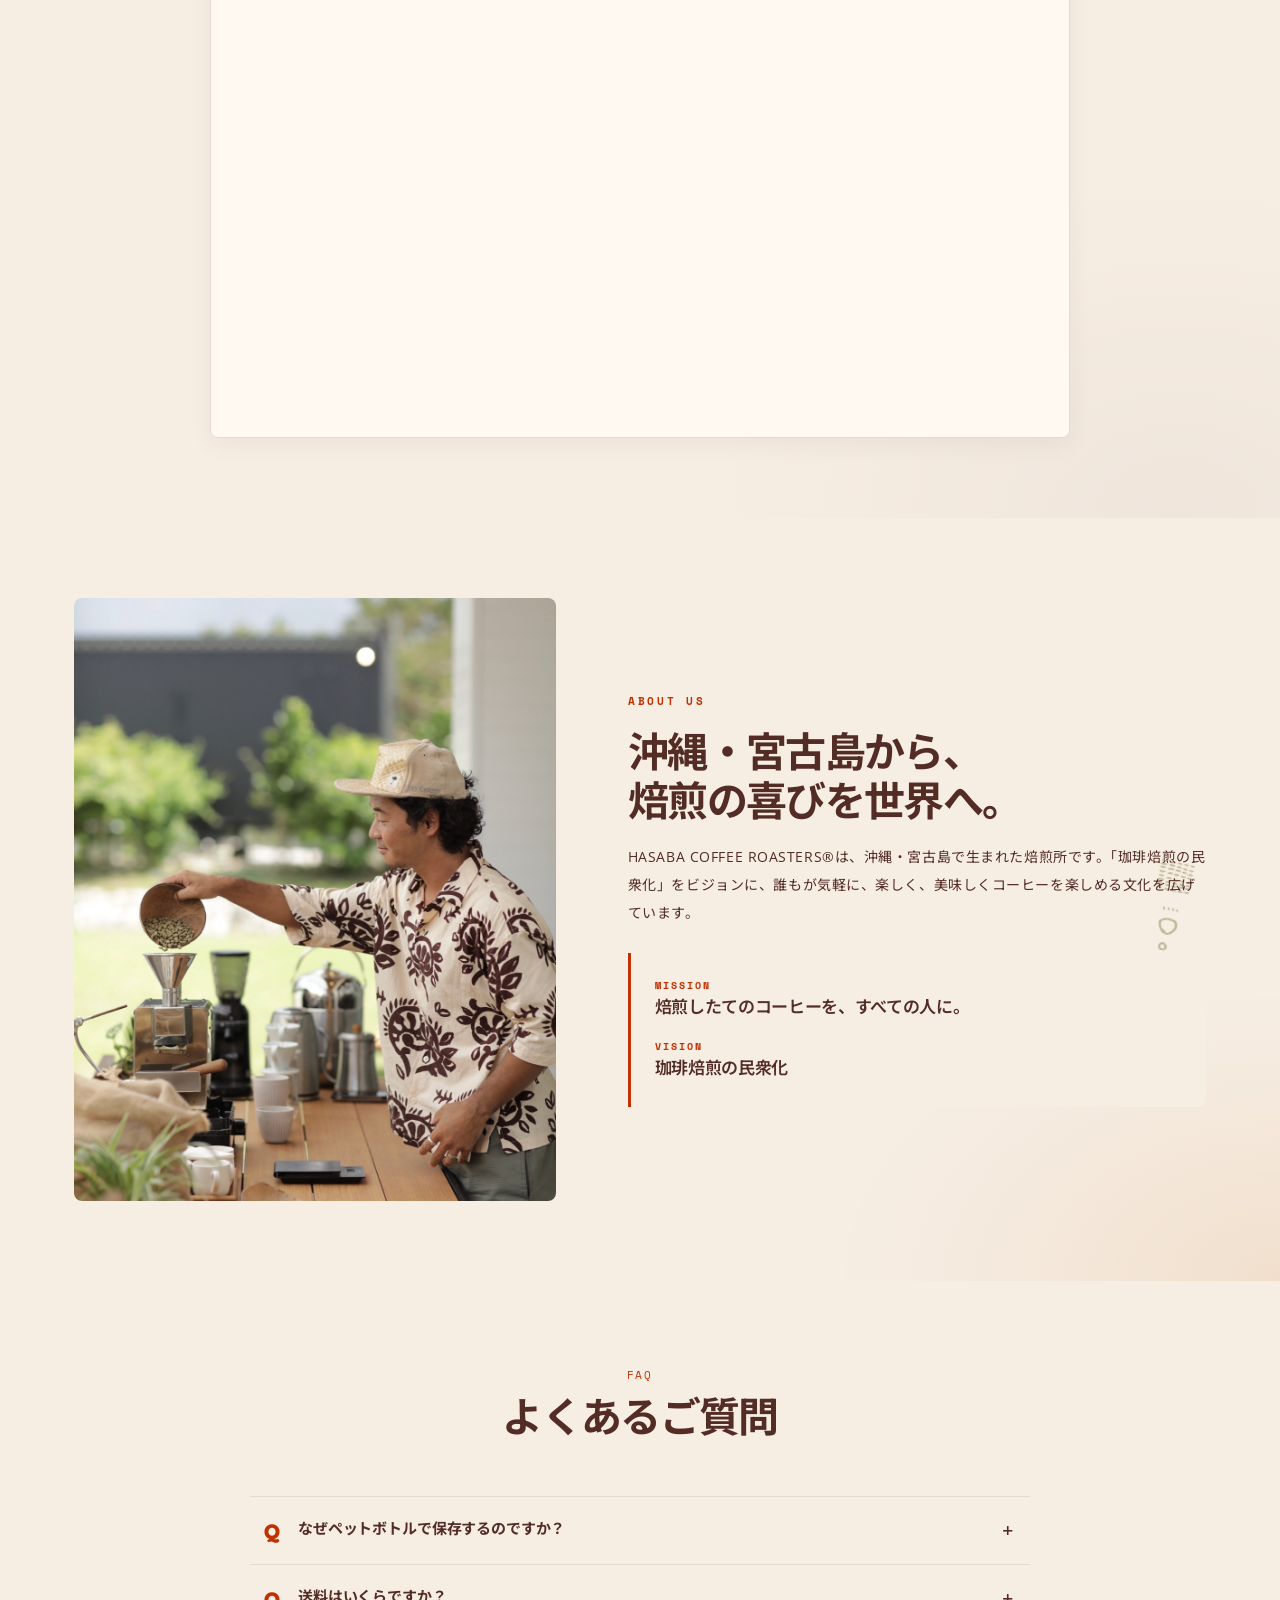
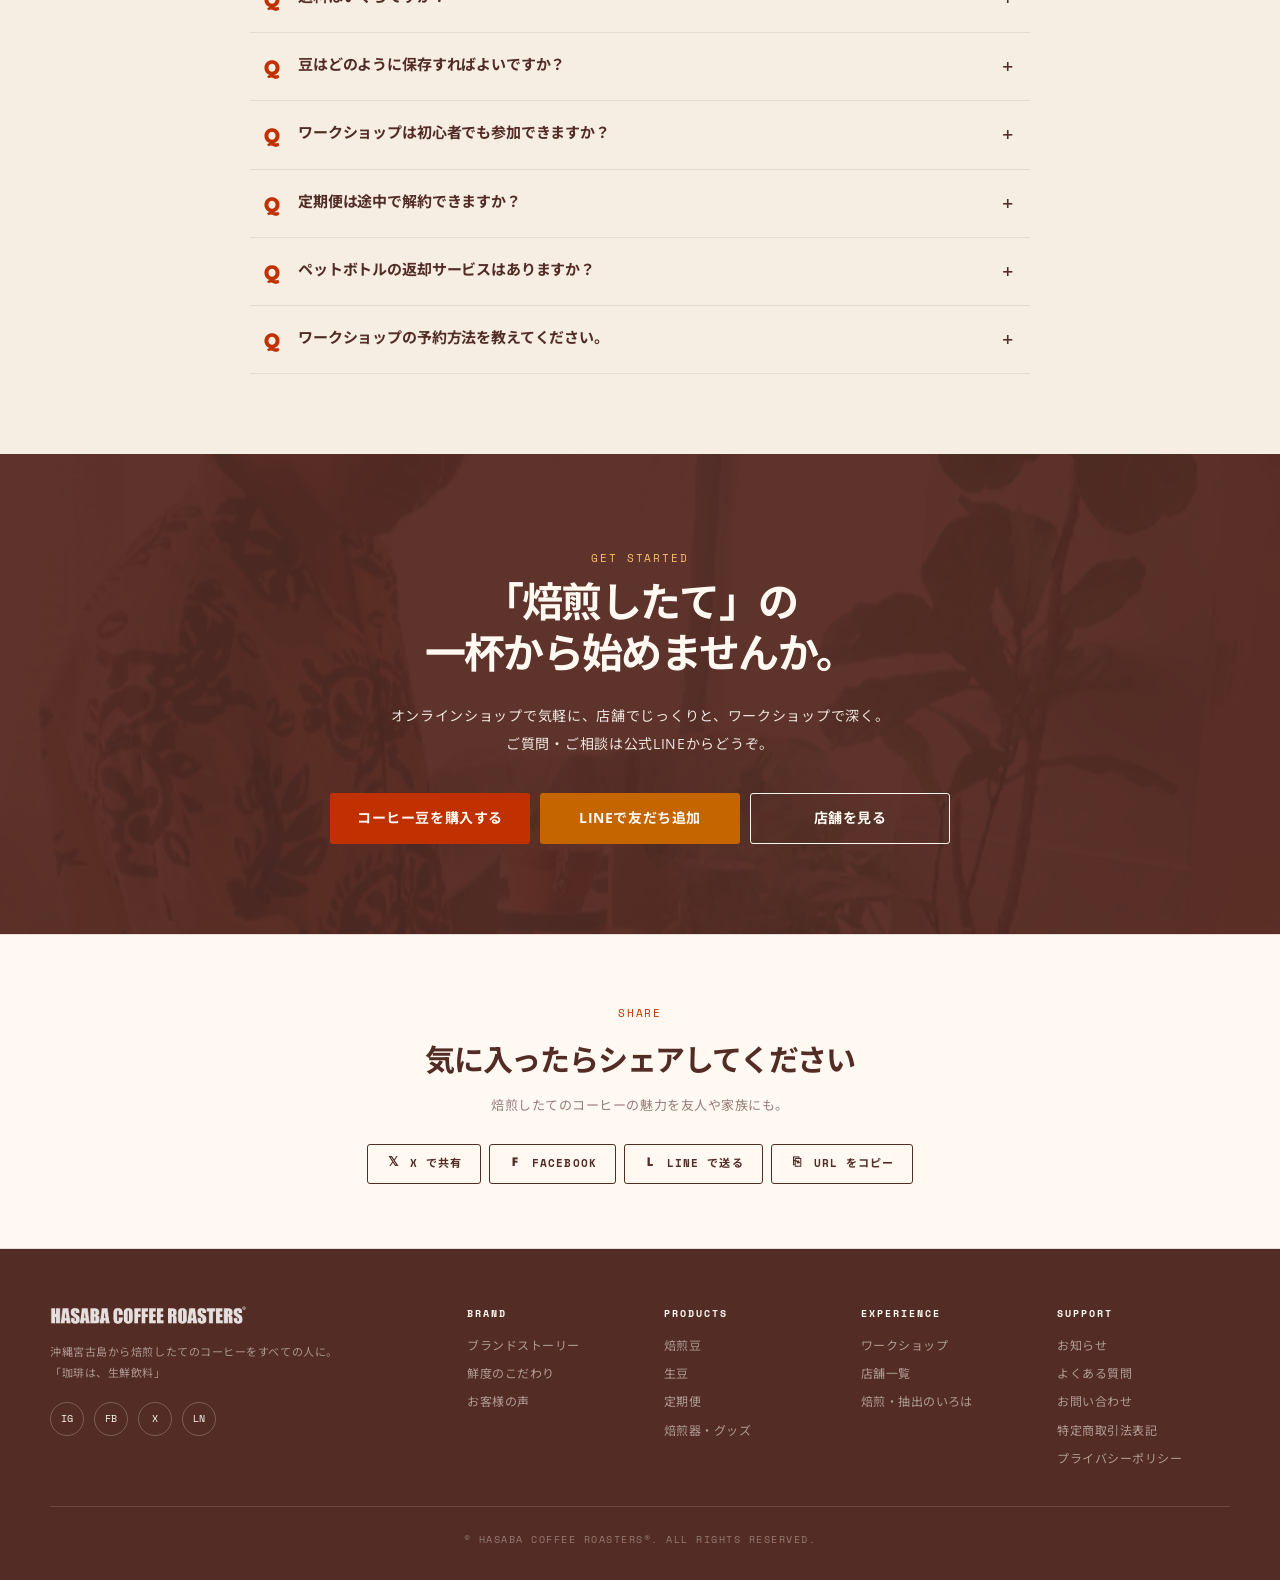
==== commit b3349690: "Improve shop access and load product prices from BASE widgets Keep the top workshop booking link, ad" ====
--- a/index.html
+++ b/index.html
@@ -86,8 +86,7 @@
   "image": "https://hasabacoffee.com/images/ogp.jpg",
   "description": "沖縄・宮古島の焙煎所。「珈琲は、生鮮飲料」をコンセプトに、ニュークロップのみを焙煎し全国へお届けしています。",
   "sameAs": [
-    "https://hasabacoffee.theshop.jp/",
-    "https://shintoko.hasabacoffee.com/"
+    "https://hasabacoffee.theshop.jp/"
   ]
 }
 </script>
@@ -115,7 +114,7 @@
   "@type": "CafeOrCoffeeShop",
   "name": "HASABA COFFEE 新所沢店",
   "image": "https://hasabacoffee.com/images/store-shintoko.jpg",
-  "url": "https://shintoko.hasabacoffee.com/",
+  "url": "https://hasabacoffee.com/#shintoko-guide",
   "address": {
     "@type": "PostalAddress",
     "streetAddress": "松葉町16-14",
@@ -124,12 +123,25 @@
     "postalCode": "359-0044",
     "addressCountry": "JP"
   },
+  "specialOpeningHoursSpecification": [{
+    "@type": "OpeningHoursSpecification",
+    "validFrom": "2026-10-12",
+    "validThrough": "2026-10-12",
+    "opens": "00:00",
+    "closes": "00:00"
+  }],
   "openingHoursSpecification": [
     {
       "@type": "OpeningHoursSpecification",
-      "dayOfWeek": ["Monday","Tuesday","Wednesday","Thursday","Friday"],
+      "dayOfWeek": ["Monday","Tuesday","Wednesday"],
       "opens": "07:00",
       "closes": "17:00"
+    },
+    {
+      "@type": "OpeningHoursSpecification",
+      "dayOfWeek": ["Thursday","Friday"],
+      "opens": "07:00",
+      "closes": "20:00"
     },
     {
       "@type": "OpeningHoursSpecification",
@@ -172,7 +184,7 @@
     {
       "@type": "Question",
       "name": "定期便は途中で解約できますか？",
-      "acceptedAnswer": { "@type": "Answer", "text": "いつでも解約・一時停止が可能です。マイページから手続きできますので、お試し感覚でお気軽にお始めいただけます。" }
+      "acceptedAnswer": { "@type": "Answer", "text": "変更・解約についてはショップへご相談ください。お申し込み前に、商品ページに記載された継続条件をご確認ください。" }
     },
     {
       "@type": "Question",
@@ -1796,6 +1808,49 @@
       max-width: 100vw;
     }
   }
+
+  /* Shintoko access and shopping entry points. */
+  #shintoko-guide { scroll-margin-top: 80px; }
+  .shintoko-guide { padding: 48px 0; background: var(--color-warm-beige); border-bottom: 1px solid var(--color-smoky-ash); }
+  .shintoko-guide h2 { font-family: var(--font-display); font-size: clamp(24px, 4vw, 34px); line-height: 1.4; margin: 8px 0 14px; }
+  .shintoko-guide .shintoko-lead { font-size: 14px; line-height: 1.9; margin-bottom: 22px; }
+  .shintoko-actions { display: grid; gap: 12px; margin-bottom: 14px; }
+  .shintoko-actions .btn { min-width: 0; width: 100%; min-height: 56px; padding: 16px 12px; }
+  .shintoko-workshop { display: inline-flex; align-items: center; min-height: 44px; text-decoration: underline; text-underline-offset: 4px; font-size: 14px; font-weight: 700; }
+  .shintoko-stock-note { margin: 6px 0 26px; font-size: 12px; line-height: 1.8; color: var(--color-vinyl-brown); }
+  .shintoko-access { display: grid; gap: 24px; border-top: 1px solid var(--color-smoky-ash); padding-top: 24px; }
+  .shintoko-access h3 { font-size: 20px; margin: 0 0 10px; }
+  .shintoko-address { font-size: 14px; line-height: 1.9; margin-bottom: 16px; }
+  .shintoko-hours { font-size: 13px; line-height: 1.9; margin-bottom: 16px; }
+  .shintoko-hours div { display: grid; grid-template-columns: 90px 1fr; gap: 8px; }
+  .shintoko-hours dt { font-weight: 700; }
+  .shintoko-hours dd { margin: 0; }
+  .shintoko-closed { padding: 12px 14px; border-left: 3px solid var(--color-roast-red); background: var(--color-cream-canvas); font-size: 14px; font-weight: 700; line-height: 1.8; }
+  .shintoko-instagram { display: inline-block; margin-top: 10px; min-height: 44px; padding-top: 9px; font-size: 13px; text-decoration: underline; text-underline-offset: 4px; }
+  .shintoko-map { width: 100%; height: 250px; border: 0; border-radius: 3px; background: var(--color-smoky-ash); }
+  .product-availability { font-size: 11px; line-height: 1.6; max-width: 150px; }
+  @media (min-width: 720px) {
+    .shintoko-guide { padding: 56px 0; }
+    .shintoko-actions { grid-template-columns: 1fr 1fr; max-width: 720px; }
+    .shintoko-access { grid-template-columns: 1fr 1fr; }
+    .shintoko-map { height: 310px; }
+  }
+
+
+  /* BASE official product widgets load live prices directly from the shop. */
+  .base-widget-note { font-size: 12px; line-height: 1.8; margin: 0 0 22px; color: var(--color-vinyl-brown); }
+  .base-product-widget { display: block; width: 100%; height: 220px; border: 0; background: white; }
+  .product-card-live .product-card-body { padding-top: 12px; }
+  .product-card-live .product-name { margin: 0 0 8px; }
+  .product-card-live .product-card-footer { flex-wrap: wrap; }
+  .base-widget-fallback { display:block; width:100%; font-size:11px; line-height:1.7; color:var(--color-vinyl-brown); }
+  .product-card-live .btn-text, .product-card-store .btn-text { min-height:44px; display:inline-flex; align-items:center; }
+  @media (max-width: 719px) {
+    .product-slider .product-card { flex-basis: min(280px, 85vw); }
+    .hero-ctas { gap: 10px; }
+    .hero-ctas .btn { padding-top: 13px; padding-bottom: 13px; }
+  }
+
 </style>
 
 <!-- Google tag (gtag.js) -->
@@ -1849,7 +1904,7 @@
         <h5 class="mobile-nav-heading">Products / 商品</h5>
         <ul>
           <li><a href="#products">商品ラインナップ</a></li>
-          <li><a href="#starter">初めての方におすすめ</a></li>
+          <li><a href="#starter">3種飲み比べセット</a></li>
           <li><a href="#subscription">定期便</a></li>
           <li><a href="#gift">ギフト</a></li>
         </ul>
@@ -1903,12 +1958,43 @@
     </p>
     <p class="hero-subtitle">沖縄・宮古島発、ニュークロップだけを焙煎後すぐに全国へ。<br />フレッシュな香りをそのままご自宅へお届けします。</p>
     <div class="hero-ctas">
-      <a href="#products" class="btn btn-primary">コーヒー豆を購入する</a>
-      <a href="#workshop" class="btn btn-ghost-light">ワークショップを予約する</a>
+      <a href="https://hasabacoffee.theshop.jp/" target="_blank" rel="noopener" class="btn btn-primary">コーヒー豆を通販で買う</a>
+      <a href="https://www.google.com/maps/place/HASABA+COFFEE+%E6%96%B0%E6%89%80%E6%B2%A2%E5%BA%97/@35.807828,139.4573459,17z/data=!3m1!5s0x6018ddc548f602e7:0x3e7e6f789235bbb6!4m15!1m8!3m7!1s0x6018ddc54861b555:0x8bf08e8c848a8506!2z44CSMzU5LTAwNDQg5Z-8546J55yM5omA5rKi5biC5p2-6JGJ55S677yR77yW4oiS77yR77yU!3b1!8m2!3d35.807828!4d139.4573459!16s%2Fg%2F12hk9c22k!3m5!1s0x6018dd5656f66507:0x386c0ee9c1a4a0dc!8m2!3d35.8077914!4d139.4573781!16s%2Fg%2F11yj_97h43" target="_blank" rel="noopener" class="btn btn-ghost-light">新所沢店の地図・行き方</a>
+          <a href="#workshop" class="btn btn-ghost-light">ワークショップを予約する</a>
     </div>
     <p class="hero-microcopy">定期便あり・全国発送OK</p>
   </div>
   <div class="hero-scroll">SCROLL</div>
+</section>
+
+<!-- Store access and online shopping -->
+<section id="shintoko-guide" class="shintoko-guide" aria-labelledby="shintoko-guide-title">
+  <div class="container">
+    <span class="section-label">Shintokorozawa</span>
+    <h2 id="shintoko-guide-title">新所沢店をお探しの方へ</h2>
+    <p class="shintoko-lead">ご自宅で楽しむコーヒーはオンラインショップへ。<br />お店へお越しの方は、こちらからアクセスをご確認ください。</p>
+    <div class="shintoko-actions">
+      <a class="btn btn-primary" href="https://hasabacoffee.theshop.jp/" target="_blank" rel="noopener">コーヒー豆を通販で買う</a>
+      <a class="btn btn-mellow" href="https://www.google.com/maps/place/HASABA+COFFEE+%E6%96%B0%E6%89%80%E6%B2%A2%E5%BA%97/@35.807828,139.4573459,17z/data=!3m1!5s0x6018ddc548f602e7:0x3e7e6f789235bbb6!4m15!1m8!3m7!1s0x6018ddc54861b555:0x8bf08e8c848a8506!2z44CSMzU5LTAwNDQg5Z-8546J55yM5omA5rKi5biC5p2-6JGJ55S677yR77yW4oiS77yR77yU!3b1!8m2!3d35.807828!4d139.4573459!16s%2Fg%2F12hk9c22k!3m5!1s0x6018dd5656f66507:0x386c0ee9c1a4a0dc!8m2!3d35.8077914!4d139.4573781!16s%2Fg%2F11yj_97h43" target="_blank" rel="noopener">新所沢店の地図・行き方</a>
+    </div>
+    <a class="shintoko-workshop" href="https://lp.hasabacoffee.com/lp/roast-b/" target="_blank" rel="noopener">新所沢店の珈琲焙煎ワークショップを予約する →</a>
+    <p class="shintoko-stock-note">通販の価格・在庫・送料・発送目安は、BASEの商品ページでご確認ください。</p>
+    <div class="shintoko-access">
+      <div>
+        <h3>新所沢駅 東口から徒歩1分</h3>
+        <p class="shintoko-address">HASABA COFFEE 新所沢店<br />〒359-0044 埼玉県所沢市松葉町16-14</p>
+        <dl class="shintoko-hours">
+          <div><dt>月・火・水</dt><dd>7:00–17:00</dd></div>
+          <div><dt>木・金</dt><dd>7:00–20:00</dd></div>
+          <div><dt>土・日</dt><dd>10:00–16:00</dd></div>
+          <div><dt>定休日</dt><dd>祝日</dd></div>
+        </dl>
+        <p class="shintoko-closed">10月12日（月・祝）は休業いたします。</p>
+        <a class="shintoko-instagram" href="https://www.instagram.com/hasabacoffee_shintoko/" target="_blank" rel="noopener">新所沢店のお知らせをInstagramで見る →</a>
+      </div>
+      <iframe class="shintoko-map" src="https://www.google.com/maps?q=%E5%9F%BC%E7%8E%89%E7%9C%8C%E6%89%80%E6%B2%A2%E5%B8%82%E6%9D%BE%E8%91%89%E7%94%BA16-14&amp;output=embed" title="新所沢店のアクセス地図" loading="lazy" referrerpolicy="no-referrer-when-downgrade"></iframe>
+    </div>
+  </div>
 </section>
 
 <!-- =========================================================
@@ -2078,17 +2164,17 @@
         <img src="images/starter.jpg" alt="3種お試しセット" loading="lazy" />
       </div>
       <div class="starter-content">
-        <span class="starter-tag">FOR FIRST TIME</span>
-        <h3>迷ったら、3種お試しセットから。</h3>
-        <p>浅煎り・中煎り・深煎りを少量ずつ。違いを体感して、自分の好みを見つける、いちばん失敗しない始め方です。</p>
+        <span class="starter-tag">TASTING SET</span>
+        <h3>3種飲み比べセット</h3>
+        <p>浅煎り・中煎り・深煎りの違いを楽しむセットです。販売状況は商品ページでご確認ください。</p>
         <div class="starter-features">
-          <span>各100g×3本</span>
-          <span>お試し価格</span>
-          <span>初回限定</span>
+          <span>浅煎り</span>
+          <span>中煎り</span>
+          <span>深煎り</span>
         </div>
         <div class="cta-stack" style="align-items:flex-start;">
-          <a href="https://hasabacoffee.theshop.jp/items/144073495" target="_blank" rel="noopener" class="btn btn-primary">お試しセットを見る</a>
-          <span class="cta-microcopy light">在庫あり・通常2-4日でお届け</span>
+          <a href="https://hasabacoffee.theshop.jp/items/144073495" target="_blank" rel="noopener" class="btn btn-primary">商品詳細・販売状況を見る</a>
+          <span class="cta-microcopy light">価格・在庫・送料・発送目安はBASEの商品ページでご確認ください。</span>
         </div>
       </div>
     </div>
@@ -2101,6 +2187,7 @@
       <button class="product-tab" data-category="goods" role="tab" aria-selected="false">焙煎器・グッズ</button>
     </div>
 
+    <p class="base-widget-note">商品画像・価格はBASEから読み込んで表示しています。在庫・送料・発送目安は、各商品の「BASEで確認」からご確認ください。</p>
     <div class="product-slider-wrap reveal">
       <div class="product-slider-controls">
         <button class="slider-btn slider-prev" type="button" aria-label="前の商品へ"><span aria-hidden="true">←</span></button>
@@ -2114,7 +2201,7 @@
     <div class="products-cta reveal">
       <div class="cta-stack">
         <a href="https://hasabacoffee.theshop.jp/" target="_blank" rel="noopener" class="btn btn-primary btn-arrow">すべての商品を見る</a>
-        <span class="cta-microcopy">¥978〜・全国発送・特定商取引法に基づく表記あり</span>
+        <span class="cta-microcopy">価格・在庫・送料はBASEの商品ページでご確認ください。</span>
       </div>
     </div>
   </div>
@@ -2187,16 +2274,16 @@
       <div class="subscription-content">
         <span class="subscription-label">Subscription</span>
         <h2>毎月、新鮮な豆が届く<br />暮らしを。</h2>
-        <p class="subscription-assurance">途中解約・休止、いつでもOK</p>
+        <p class="subscription-assurance">変更・解約はショップへご相談ください</p>
         <p>3種類の異なる産地・焙煎度の豆をセットでお届け。あなたの「お気に入りの一本」を、ゆっくり見つけてください。</p>
         <div class="subscription-features">
           <span>2ヶ月毎/毎月</span>
           <span>3種セット</span>
-          <span>マイページから停止</span>
+          <span>変更・解約はショップへ相談</span>
         </div>
         <div class="cta-stack" style="align-items:flex-start;">
           <a href="https://hasabacoffee.theshop.jp/categories/7331946" target="_blank" rel="noopener" class="btn btn-mellow">定期便を申し込む</a>
-          <span class="cta-microcopy light">¥1,950/回〜・既登録者は割引価格あり</span>
+          <span class="cta-microcopy light">料金・お届け内容・ご利用条件はBASEでご確認ください。</span>
         </div>
       </div>
     </div>
@@ -2359,9 +2446,9 @@
           <p class="area">Saitama / Tokorozawa</p>
           <dl class="store-info">
             <div><dt>Address</dt><dd>〒359-0044<br />埼玉県所沢市松葉町16-14</dd></div>
-            <div><dt>Access</dt><dd>西武新宿線 新所沢駅より徒歩1分</dd></div>
-            <div><dt>Open</dt><dd>平日 7:00 – 17:00<br />土日 10:00 – 16:00</dd></div>
-            <div><dt>定休日</dt><dd>祝日</dd></div>
+            <div><dt>Access</dt><dd>西武新宿線 新所沢駅 東口より徒歩1分</dd></div>
+            <div><dt>Open</dt><dd>月・火・水 7:00 – 17:00<br />木・金 7:00 – 20:00<br />土・日 10:00 – 16:00</dd></div>
+            <div><dt>定休日</dt><dd>祝日<br />10月12日（月・祝）は休業</dd></div>
              <div><dt>Workshop</dt><dd>焙煎：土・日/ハンドドリップ：月・火・水</dd></div>
           </dl>
           <a href="https://www.google.com/maps/place/HASABA+COFFEE+%E6%96%B0%E6%89%80%E6%B2%A2%E5%BA%97/@35.807828,139.4573459,17z/data=!3m1!5s0x6018ddc548f602e7:0x3e7e6f789235bbb6!4m15!1m8!3m7!1s0x6018ddc54861b555:0x8bf08e8c848a8506!2z44CSMzU5LTAwNDQg5Z-8546J55yM5omA5rKi5biC5p2-6JGJ55S677yR77yW4oiS77yR77yU!3b1!8m2!3d35.807828!4d139.4573459!16s%2Fg%2F12hk9c22k!3m5!1s0x6018dd5656f66507:0x386c0ee9c1a4a0dc!8m2!3d35.8077914!4d139.4573781!16s%2Fg%2F11yj_97h43" target="_blank" rel="noopener" class="btn btn-ghost btn-arrow">Google Map で開く</a>
@@ -2570,7 +2657,7 @@
       </div>
       <div class="faq-item">
         <button class="faq-q">定期便は途中で解約できますか？</button>
-        <div class="faq-a"><div class="faq-a-inner">いつでも解約・一時停止が可能です。マイページから手続きできますので、お試し感覚でお気軽にお始めいただけます。</div></div>
+        <div class="faq-a"><div class="faq-a-inner">変更・解約についてはショップへご相談ください。お申し込み前に、商品ページに記載された継続条件をご確認ください。</div></div>
       </div>
       <div class="faq-item">
         <button class="faq-q">ペットボトルの返却サービスはありますか？</button>
@@ -2700,9 +2787,9 @@
     豆を購入する
     <small>全国発送・定期便あり</small>
   </a>
-  <a href="https://lin.ee/oGAqwMo" target="_blank" rel="noopener" class="sticky-mellow">
-    LINEで予約
-    <small>24時間OK</small>
+  <a href="https://www.google.com/maps/place/HASABA+COFFEE+%E6%96%B0%E6%89%80%E6%B2%A2%E5%BA%97/@35.807828,139.4573459,17z/data=!3m1!5s0x6018ddc548f602e7:0x3e7e6f789235bbb6!4m15!1m8!3m7!1s0x6018ddc54861b555:0x8bf08e8c848a8506!2z44CSMzU5LTAwNDQg5Z-8546J55yM5omA5rKi5biC5p2-6JGJ55S677yR77yW4oiS77yR77yU!3b1!8m2!3d35.807828!4d139.4573459!16s%2Fg%2F12hk9c22k!3m5!1s0x6018dd5656f66507:0x386c0ee9c1a4a0dc!8m2!3d35.8077914!4d139.4573781!16s%2Fg%2F11yj_97h43" target="_blank" rel="noopener" class="sticky-mellow">
+    新所沢店へ行く
+    <small>東口徒歩1分</small>
   </a>
 </div>
 
@@ -2735,48 +2822,48 @@
   // =========================================================
   const PRODUCTS = [
     // 焙煎豆 (roasted) — 8 items
-    { category: 'roasted', name: 'お試し3種飲み比べセット', origin: '浅・中・深 / ミニボトル×3本', desc: '焙煎度の違いを一度に体感できる、お得な初心者向けセット。', label: 'Set', price: '¥3,000', image: 'images/product-08.jpg', url: 'https://hasabacoffee.theshop.jp/items/144073495' },
-    { category: 'roasted', name: 'パプアニューギニア コルブラン モリタ区画', origin: 'Floral · Fruity / 190g', desc: '華やかな香りとフルーティーな酸味。朝の一杯に。', label: 'Light', price: '¥1,986', image: 'images/product-01.jpg', url: 'https://hasabacoffee.theshop.jp/items/134084642' },
-    { category: 'roasted', name: 'タンザニア コンゴニ', origin: 'Bright · Clean / 160g', desc: '軽やかでスッキリ、キリマンジャロの爽やかさ。', label: 'Medium', price: '¥1,810', image: 'images/product-02.jpg', url: 'https://hasabacoffee.theshop.jp/items/128860234' },
-    { category: 'roasted', name: 'インドネシア マンデリン', origin: 'Deep · Rich / 135g', desc: '深いコクと香ばしさ。アイスコーヒーにも。', label: 'Dark', price: '¥1,639', image: 'images/product-03.jpg', url: 'https://hasabacoffee.theshop.jp/items/128859947' },
-    { category: 'roasted', name: 'コスタリカ サンタルシア', origin: 'Floral · EM / 160g', desc: 'EM菌農法。フローラルな香りと透明感のある味。', label: 'Medium', price: '¥2,110', image: 'images/product-04.jpg', url: 'https://hasabacoffee.theshop.jp/items/144072948' },
-    { category: 'roasted', name: 'エチオピア モカ シダモ', origin: 'Mocha · Juicy / 160g', desc: 'コーヒーの原点。モカフレーバーとジューシーな余韻。', label: 'Medium', price: '¥2,010', image: 'images/product-05.jpg', url: 'https://hasabacoffee.theshop.jp/items/144072738' },
-    { category: 'roasted', name: 'ケニア エンブ', origin: 'Wild · Aromatic / 135g', desc: 'ワイルドさと極上のアロマ。一目置かれる一杯。', label: 'Dark', price: '¥1,650', image: 'images/product-06.jpg', url: 'https://hasabacoffee.theshop.jp/items/144073131' },
-    { category: 'roasted', name: 'イーストティモール レテフォホ', origin: 'Citrus · Body / 190g', desc: '柑橘系の個性的な香りとしっかりしたコク。', label: 'Light', price: '¥1,890', image: 'images/product-07.jpg', url: 'https://hasabacoffee.theshop.jp/items/144073186' },
+    { category: 'roasted', name: 'お試し3種飲み比べセット', origin: '浅・中・深 / ミニボトル×3本', desc: '浅煎り・中煎り・深煎りの違いを楽しむセット。販売状況は商品ページでご確認ください。', label: 'Set', image: 'images/product-08.jpg', url: 'https://hasabacoffee.theshop.jp/items/144073495' },
+    { category: 'roasted', name: 'パプアニューギニア コルブラン モリタ区画', origin: 'Floral · Fruity / 190g', desc: '華やかな香りとフルーティーな酸味。朝の一杯に。', label: 'Light', image: 'images/product-01.jpg', url: 'https://hasabacoffee.theshop.jp/items/134084642' },
+    { category: 'roasted', name: 'タンザニア コンゴニ', origin: 'Bright · Clean / 160g', desc: '軽やかでスッキリ、キリマンジャロの爽やかさ。', label: 'Medium', image: 'images/product-02.jpg', url: 'https://hasabacoffee.theshop.jp/items/128860234' },
+    { category: 'roasted', name: 'インドネシア マンデリン', origin: 'Deep · Rich / 135g', desc: '深いコクと香ばしさ。アイスコーヒーにも。', label: 'Dark', image: 'images/product-03.jpg', url: 'https://hasabacoffee.theshop.jp/items/128859947' },
+    { category: 'roasted', name: 'コスタリカ サンタルシア', origin: 'Floral · EM / 160g', desc: 'EM菌農法。フローラルな香りと透明感のある味。', label: 'Medium', image: 'images/product-04.jpg', url: 'https://hasabacoffee.theshop.jp/items/144072948' },
+    { category: 'roasted', name: 'エチオピア モカ シダモ', origin: 'Mocha · Juicy / 160g', desc: 'コーヒーの原点。モカフレーバーとジューシーな余韻。', label: 'Medium', image: 'images/product-05.jpg', url: 'https://hasabacoffee.theshop.jp/items/144072738' },
+    { category: 'roasted', name: 'ケニア エンブ', origin: 'Wild · Aromatic / 135g', desc: 'ワイルドさと極上のアロマ。一目置かれる一杯。', label: 'Dark', image: 'images/product-06.jpg', url: 'https://hasabacoffee.theshop.jp/items/144073131' },
+    { category: 'roasted', name: 'イーストティモール レテフォホ', origin: 'Citrus · Body / 190g', desc: '柑橘系の個性的な香りとしっかりしたコク。', label: 'Light', image: 'images/product-07.jpg', url: 'https://hasabacoffee.theshop.jp/items/144073186' },
 
     // 生豆 (green) — 8 items
-    { category: 'green', name: '生豆お試し3種セット', origin: '100g×3種 / アソート', desc: '産地の違いを焙煎しながら比べられる入門セット。', label: 'Set', price: '¥2,500', image: 'images/product-16.jpg', url: 'https://hasabacoffee.theshop.jp/items/144081068' },
-    { category: 'green', name: 'エチオピア モカ シダモ 生豆', origin: 'New Crop / Natural / 100g', desc: '自家焙煎の練習に最適。モカフレーバーの代表格。', label: 'Green', price: '¥924', image: 'images/product-09.jpg', url: 'https://hasabacoffee.theshop.jp/items/128560013' },
-    { category: 'green', name: 'ケニア エンブ 生豆', origin: 'New Crop / Washed / 100g', desc: '深いコクと香り。焙煎しがいのある高級豆。', label: 'Green', price: '¥889', image: 'images/product-10.jpg', url: 'https://hasabacoffee.theshop.jp/items/128560737' },
-    { category: 'green', name: 'コスタリカ サンタルシア 生豆', origin: 'EM / Honey / 100g', desc: 'EM菌農法による無農薬栽培の透明感ある一品。', label: 'Green', price: '¥978', image: 'images/product-11.jpg', url: 'https://hasabacoffee.theshop.jp/items/128558159' },
-    { category: 'green', name: 'イーストティモール 生豆', origin: 'New Crop / Washed / 100g', desc: '個性的な香りと柑橘系の余韻。コクも豊か。', label: 'Green', price: '¥825', image: 'images/product-12.jpg', url: 'https://hasabacoffee.theshop.jp/items/128560928' },
-    { category: 'green', name: 'パプアニューギニア 生豆', origin: 'New Crop / Washed / 100g', desc: '華やかさとボディ感のバランスが秀逸。', label: 'Green', price: '¥870', image: 'images/product-13.jpg', url: 'https://hasabacoffee.theshop.jp/items/132449473' },
-    { category: 'green', name: 'タンザニア 生豆', origin: 'New Crop / Washed / 100g', desc: 'キリマンジャロ系の爽やかな酸味と切れ味。', label: 'Green', price: '¥861', image: 'images/product-14.jpg', url: 'https://hasabacoffee.theshop.jp/items/128559675' },
-    { category: 'green', name: 'インドネシア マンデリン 生豆', origin: 'New Crop / Wet Hulling / 100g', desc: '深煎り向け。コクと口当たりのキレが魅力。', label: 'Green', price: '¥885', image: 'images/product-15.jpg', url: 'https://hasabacoffee.theshop.jp/items/128561177' },
+    { category: 'green', name: '生豆お試し3種セット', origin: '100g×3種 / アソート', desc: '産地の違いを焙煎しながら比べられる入門セット。', label: 'Set', image: 'images/product-16.jpg', url: 'https://hasabacoffee.theshop.jp/items/144081068' },
+    { category: 'green', name: 'エチオピア モカ シダモ 生豆', origin: 'New Crop / Natural / 100g', desc: '自家焙煎の練習に最適。モカフレーバーの代表格。', label: 'Green', image: 'images/product-09.jpg', url: 'https://hasabacoffee.theshop.jp/items/128560013' },
+    { category: 'green', name: 'ケニア エンブ 生豆', origin: 'New Crop / Washed / 100g', desc: '深いコクと香り。焙煎しがいのある高級豆。', label: 'Green', image: 'images/product-10.jpg', url: 'https://hasabacoffee.theshop.jp/items/128560737' },
+    { category: 'green', name: 'コスタリカ サンタルシア 生豆', origin: 'EM / Honey / 100g', desc: 'EM菌農法による無農薬栽培の透明感ある一品。', label: 'Green', image: 'images/product-11.jpg', url: 'https://hasabacoffee.theshop.jp/items/128558159' },
+    { category: 'green', name: 'イーストティモール 生豆', origin: 'New Crop / Washed / 100g', desc: '個性的な香りと柑橘系の余韻。コクも豊か。', label: 'Green', image: 'images/product-12.jpg', url: 'https://hasabacoffee.theshop.jp/items/128560928' },
+    { category: 'green', name: 'パプアニューギニア 生豆', origin: 'New Crop / Washed / 100g', desc: '華やかさとボディ感のバランスが秀逸。', label: 'Green', image: 'images/product-13.jpg', url: 'https://hasabacoffee.theshop.jp/items/132449473' },
+    { category: 'green', name: 'タンザニア 生豆', origin: 'New Crop / Washed / 100g', desc: 'キリマンジャロ系の爽やかな酸味と切れ味。', label: 'Green', image: 'images/product-14.jpg', url: 'https://hasabacoffee.theshop.jp/items/128559675' },
+    { category: 'green', name: 'インドネシア マンデリン 生豆', origin: 'New Crop / Wet Hulling / 100g', desc: '深煎り向け。コクと口当たりのキレが魅力。', label: 'Green', image: 'images/product-15.jpg', url: 'https://hasabacoffee.theshop.jp/items/128561177' },
 
     // 定期便 (subscription) — 3 items
-    { category: 'subscription', name: '焙煎豆スタンダード便', origin: '毎月・3種ミニボトル', desc: '人気の焙煎豆を3種お試しサイズで毎月お届け。', label: 'Monthly', price: '¥2,480', image: 'images/product-17.jpg', url: 'https://hasabacoffee.theshop.jp/items/141139263' },
-    { category: 'subscription', name: '生豆飲み比べ便 100g x3', origin: '2ヶ月毎・100g×3種', desc: '産地の違いを楽しむ、自家焙煎ファンの定番。', label: 'Bi-Monthly', price: '¥1,950', image: 'images/product-19.jpg', url: 'https://hasabacoffee.theshop.jp/items/130489212' },
-    { category: 'subscription', name: '生豆たっぷり便 300g x3', origin: '2ヶ月毎・300g×3種', desc: 'じっくり焙煎を楽しみたい方への大容量プラン。', label: 'Bi-Monthly', price: '¥5,500', image: 'images/product-20.jpg', url: 'https://hasabacoffee.theshop.jp/items/130489397' },
+    { category: 'subscription', name: '焙煎豆スタンダード便', origin: '毎月・3種ミニボトル', desc: '人気の焙煎豆を3種お試しサイズで毎月お届け。', label: 'Monthly', image: 'images/product-17.jpg', url: 'https://hasabacoffee.theshop.jp/items/141139263' },
+    { category: 'subscription', name: '生豆飲み比べ便 100g x3', origin: '2ヶ月毎・100g×3種', desc: '産地の違いを楽しむ、自家焙煎ファンの定番。', label: 'Bi-Monthly', image: 'images/product-19.jpg', url: 'https://hasabacoffee.theshop.jp/items/130489212' },
+    { category: 'subscription', name: '生豆たっぷり便 300g x3', origin: '2ヶ月毎・300g×3種', desc: 'じっくり焙煎を楽しみたい方への大容量プラン。', label: 'Bi-Monthly', image: 'images/product-20.jpg', url: 'https://hasabacoffee.theshop.jp/items/130489397' },
 
     // ギフト (gift) — 4 items
-    { category: 'gift', name: '旬の豆ギフトボックス', origin: '季節の3種セット / ギフトラッピング', desc: '旬の豆を厳選してお届けする、コーヒー好きへの特別なギフト。', label: 'Box', price: '¥6,000', image: 'images/product-37.jpg', url: 'https://hasabacoffee.theshop.jp/items/143492554' },
-    { category: 'gift', name: '3種飲み比べ ミニボトルセット', origin: '浅・中・深 / ミニボトル×3本', desc: '焙煎度の違いを楽しむ、カジュアルなギフトに最適。', label: 'Set', price: '¥3,000', image: 'images/product-08.jpg', url: 'https://hasabacoffee.theshop.jp/items/144073495' },
-    { category: 'gift', name: 'ドリップバッグセット 3個入', origin: '浅・中・深 / ドリップバッグ×3', desc: 'お湯を注ぐだけで本格コーヒー。ちょっとしたお礼に。', label: 'Drip', price: '¥1,200', image: 'images/product-38.jpg', url: 'https://hasabacoffee.theshop.jp/items/144074726' },
-    { category: 'gift', name: 'ドリップバッグセット 6個入', origin: '6種アソート / ドリップバッグ×6', desc: 'バリエーション豊かなドリップバッグ。長く楽しめる贈り物。', label: 'Drip', price: '¥2,400', image: 'images/product-39.jpg', url: 'https://hasabacoffee.theshop.jp/items/144075973' },
-
-    // 焙煎器・グッズ (goods) — 5 items (URL未提供のためショップTOPへフォールバック)
-    { category: 'goods', name: '新型オリジナルロースター', origin: '焙煎器 / 単品', desc: '自宅で本格焙煎が楽しめる、コンパクト型ロースター。', label: 'Roaster', price: '¥8,800', image: 'images/product-25.jpg' },
-    { category: 'goods', name: 'ロースタースターターセット', origin: '焙煎器 + 生豆 100g', desc: '初めて焙煎する方向け。器具一式と生豆がセットに。', label: 'Set', price: '¥15,000', image: 'images/product-26.jpg' },
-    { category: 'goods', name: 'ハンドドリップ基本セット', origin: 'ドリッパー・サーバー他', desc: '【店頭限定】ドリップに必要な道具一式。豆ミニボトル付き。', label: 'Set', price: '¥3,800', image: 'images/product-27.jpg' },
-    { category: 'goods', name: '電動コーヒーミルセット', origin: '電動ミル + 焙煎豆', desc: '【店頭限定】家庭で挽きたてを楽しむ、入門ミルセット。', label: 'Set', price: '¥4,500', image: 'images/product-28.jpg' },
-    { category: 'goods', name: 'ハンドドリップDXセット', origin: '基本セット + 電動ミル', desc: '【店頭限定】一通り揃う、ドリップ・自家挽きの完全セット。', label: 'Premium', price: '¥7,400', image: 'images/product-29.jpg' },
+    { category: 'gift', name: '旬の豆ギフトボックス', origin: '季節の3種セット / ギフトラッピング', desc: '旬の豆を厳選してお届けする、コーヒー好きへの特別なギフト。', label: 'Box', image: 'images/product-37.jpg', url: 'https://hasabacoffee.theshop.jp/items/143492554' },
+    { category: 'gift', name: '3種飲み比べ ミニボトルセット', origin: '浅・中・深 / ミニボトル×3本', desc: '焙煎度の違いを楽しむ、カジュアルなギフトに最適。', label: 'Set', image: 'images/product-08.jpg', url: 'https://hasabacoffee.theshop.jp/items/144073495' },
+    { category: 'gift', name: 'ドリップバッグセット 3個入', origin: '浅・中・深 / ドリップバッグ×3', desc: 'お湯を注ぐだけで本格コーヒー。ちょっとしたお礼に。', label: 'Drip', image: 'images/product-38.jpg', url: 'https://hasabacoffee.theshop.jp/items/144074726' },
+    { category: 'gift', name: 'ドリップバッグセット 6個入', origin: '6種アソート / ドリップバッグ×6', desc: 'バリエーション豊かなドリップバッグ。長く楽しめる贈り物。', label: 'Drip', image: 'images/product-39.jpg', url: 'https://hasabacoffee.theshop.jp/items/144075973' },
+
+    // 焙煎器・グッズ (goods) — URL未連携の商品は店舗案内へ。EC販売中とは表示しない。
+    { category: 'goods', name: '新型オリジナルロースター', origin: '焙煎器 / 単品', desc: '自宅で本格焙煎が楽しめる、コンパクト型ロースター。', label: 'Roaster', image: 'images/product-25.jpg' },
+    { category: 'goods', name: 'ロースタースターターセット', origin: '焙煎器 + 生豆 100g', desc: '初めて焙煎する方向け。器具一式と生豆がセットに。', label: 'Set', image: 'images/product-26.jpg' },
+    { category: 'goods', name: 'ハンドドリップ基本セット', origin: 'ドリッパー・サーバー他', desc: '【店頭限定】ドリップに必要な道具一式。豆ミニボトル付き。', label: 'Set', image: 'images/product-27.jpg' },
+    { category: 'goods', name: '電動コーヒーミルセット', origin: '電動ミル + 焙煎豆', desc: '【店頭限定】家庭で挽きたてを楽しむ、入門ミルセット。', label: 'Set', image: 'images/product-28.jpg' },
+    { category: 'goods', name: 'ハンドドリップDXセット', origin: '基本セット + 電動ミル', desc: '【店頭限定】一通り揃う、ドリップ・自家挽きの完全セット。', label: 'Premium', image: 'images/product-29.jpg' },
     // 以下、commented-out / 将来追加予定
-    //{ category: 'subscription', name: '浅煎り定期便', label: 'Light', price: '¥2,500', image: 'images/product-21.jpg' },
-    //{ category: 'subscription', name: '深煎り定期便', label: 'Dark', price: '¥2,500', image: 'images/product-22.jpg' },
-    //{ category: 'goods', name: '専用ペーパーフィルター', label: 'Filter', price: '¥600', image: 'images/product-30.jpg' },
-    //{ category: 'goods', name: '耐圧保存ボトル', label: 'Bottle', price: '¥300', image: 'images/product-31.jpg' },
-    //{ category: 'goods', name: '宮古島やちむんマグ', label: 'Local', price: '¥2,500', image: 'images/product-32.jpg' }
+    //{ category: 'subscription', name: '浅煎り定期便', label: 'Light', image: 'images/product-21.jpg' },
+    //{ category: 'subscription', name: '深煎り定期便', label: 'Dark', image: 'images/product-22.jpg' },
+    //{ category: 'goods', name: '専用ペーパーフィルター', label: 'Filter', image: 'images/product-30.jpg' },
+    //{ category: 'goods', name: '耐圧保存ボトル', label: 'Bottle', image: 'images/product-31.jpg' },
+    //{ category: 'goods', name: '宮古島やちむんマグ', label: 'Local', image: 'images/product-32.jpg' }
   ];
 
   const SHOP_URL = 'https://hasabacoffee.theshop.jp/';
@@ -2812,14 +2899,38 @@
     return 'medium';
   }
 
-  function renderProducts(category) {
-    if (!productSlider) return;
-    const items = PRODUCTS.filter(p => p.category === category);
-    productSlider.innerHTML = items.map(p => {
-      const badge = getBadgeClass(p);
-      const url = p.url || SHOP_URL;
+  function baseProductWidgetUrl(value) {
+    // Product URLs are fixed local catalog entries, never arbitrary proxy targets.
+    try {
+      const url = new URL(value);
+      if (url.origin !== 'https://hasabacoffee.theshop.jp' || url.username || url.password ||
+          !/^\/items\/[1-9]\d*$/.test(url.pathname) || url.search || url.hash) return null;
+      return `${url.href}/widget/small`;
+    } catch { return null; }
+  }
+
+  function renderProductCard(p) {
+    const badge = getBadgeClass(p);
+    const widgetUrl = baseProductWidgetUrl(p.url);
+    if (widgetUrl) {
       return `
-      <a class="product-card" data-badge="${badge}" href="${escapeHtml(url)}" target="_blank" rel="noopener" aria-label="${escapeHtml(p.name)}の商品詳細を見る">
+      <article class="product-card product-card-live" data-badge="${badge}">
+        <iframe class="base-product-widget" src="${escapeHtml(widgetUrl)}"
+          title="${escapeHtml(p.name)}：BASEの商品画像と価格" width="280" height="220"
+          loading="lazy" referrerpolicy="strict-origin-when-cross-origin"></iframe>
+        <div class="product-card-body">
+          <span class="product-roast ${badge}">${escapeHtml(p.label)}</span>
+          <h4 class="product-name">${escapeHtml(p.name)}</h4>
+          <p class="product-desc">${escapeHtml(p.desc)}</p>
+          <div class="product-card-footer">
+            <span class="base-widget-fallback">${p.category === 'subscription' ? '初回価格を表示。2回目以降の料金・条件はBASEで確認。' : '在庫・送料はBASEで確認。'}価格が表示されない場合も商品ページをご覧ください。</span>
+            <a class="btn-text" href="${escapeHtml(p.url)}" target="_blank" rel="noopener" aria-label="${escapeHtml(p.name)}をBASEで確認">BASEで確認 →</a>
+          </div>
+        </div>
+      </article>`;
+    }
+    return `
+      <article class="product-card product-card-store" data-badge="${badge}">
         <div class="img-slot product-card-img aspect-1-1" data-fallback="[ ${escapeHtml(p.label)} ]">
           <img src="${escapeHtml(p.image)}" alt="${escapeHtml(p.name)}" loading="lazy" />
         </div>
@@ -2829,13 +2940,19 @@
           <p class="product-origin">${escapeHtml(p.origin)}</p>
           <p class="product-desc">${escapeHtml(p.desc)}</p>
           <div class="product-card-footer">
-            <p class="product-price">${escapeHtml(p.price)}<small>tax in</small></p>
-            <span class="btn-text">詳細を見る →</span>
+            <p class="product-availability">価格・取扱状況は店舗へお問い合わせください。</p>
+            <a href="#stores" class="btn-text">店舗案内 →</a>
           </div>
         </div>
-      </a>
-    `;
-    }).join('');
+      </article>`;
+  }
+
+  function renderProducts(category) {
+    if (!productSlider) return;
+    // Only the selected category exists in the DOM. Native lazy loading delays
+    // off-screen widgets; there is no eager load of all 22 distinct EC products.
+    const items = PRODUCTS.filter(p => p.category === category);
+    productSlider.innerHTML = items.map(renderProductCard).join('');
     bindImgFallback(productSlider);
     productSlider.scrollLeft = 0;
     updateSliderArrows();
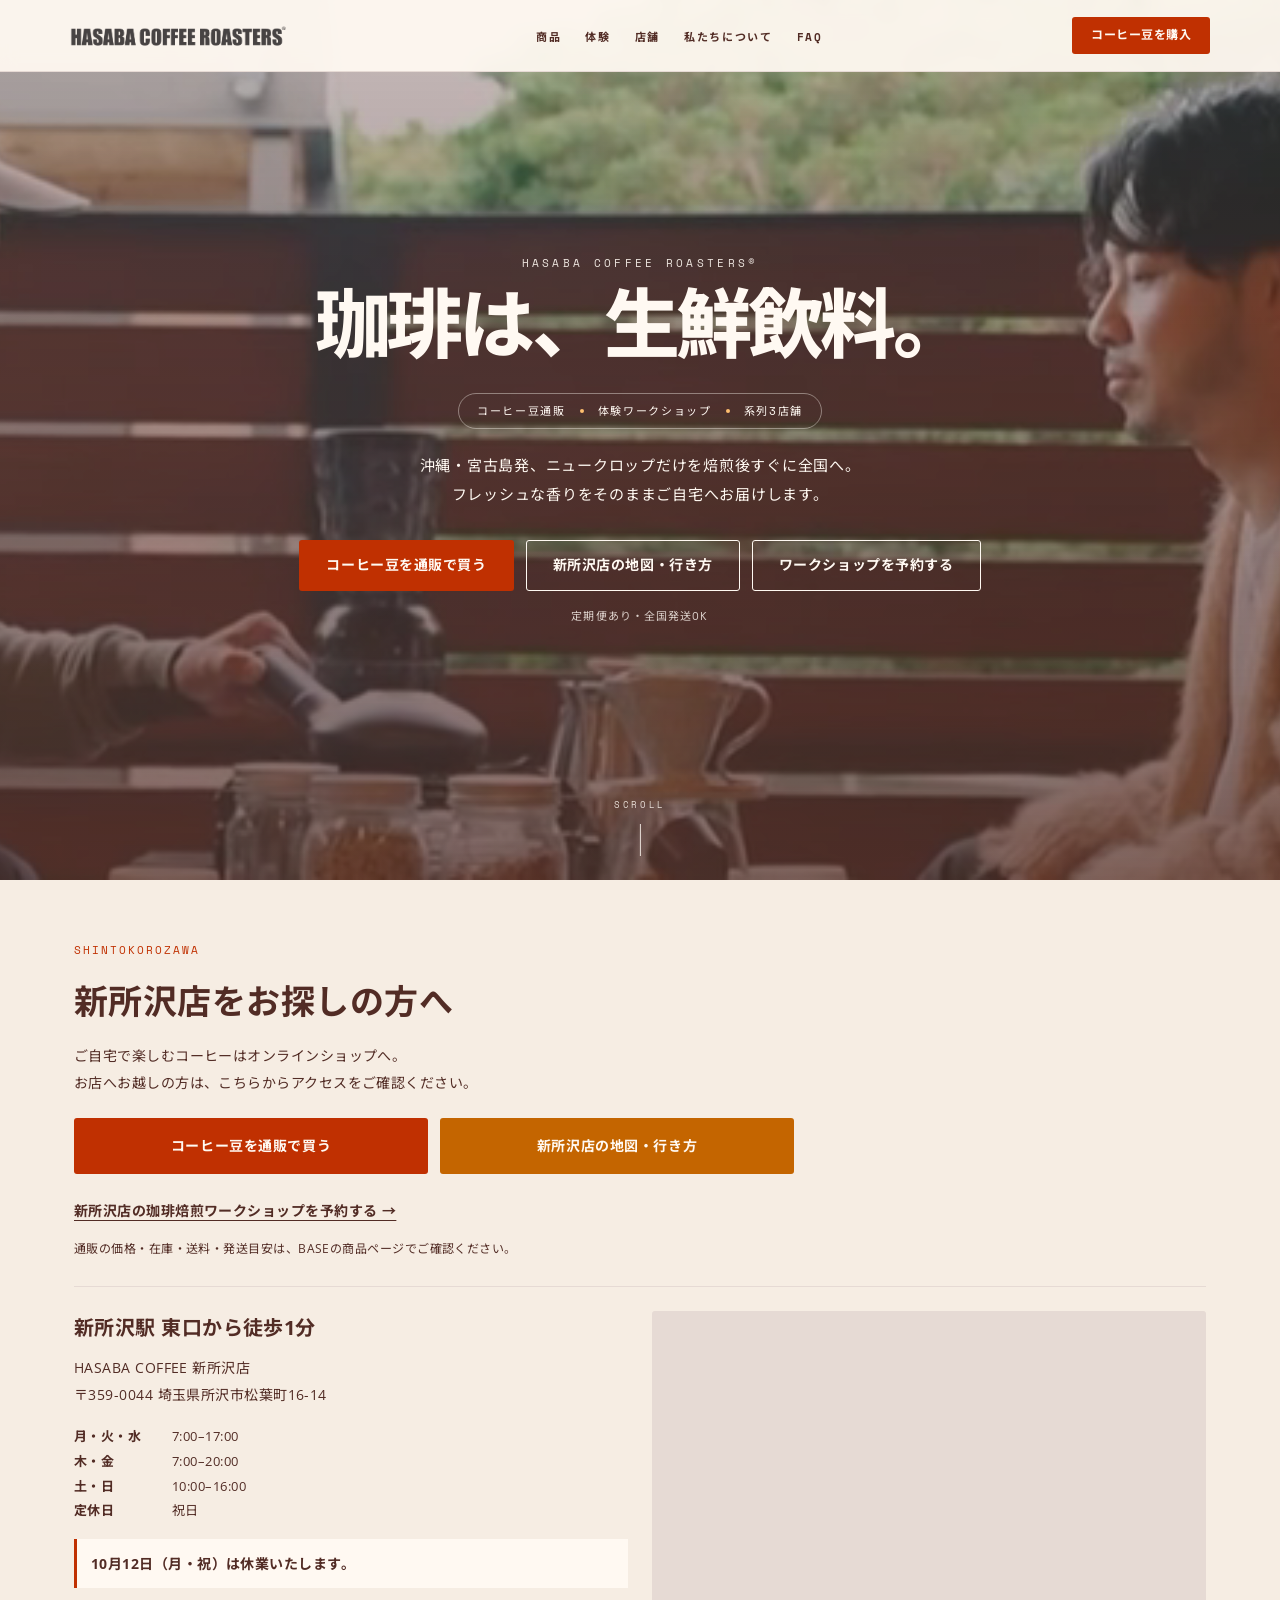
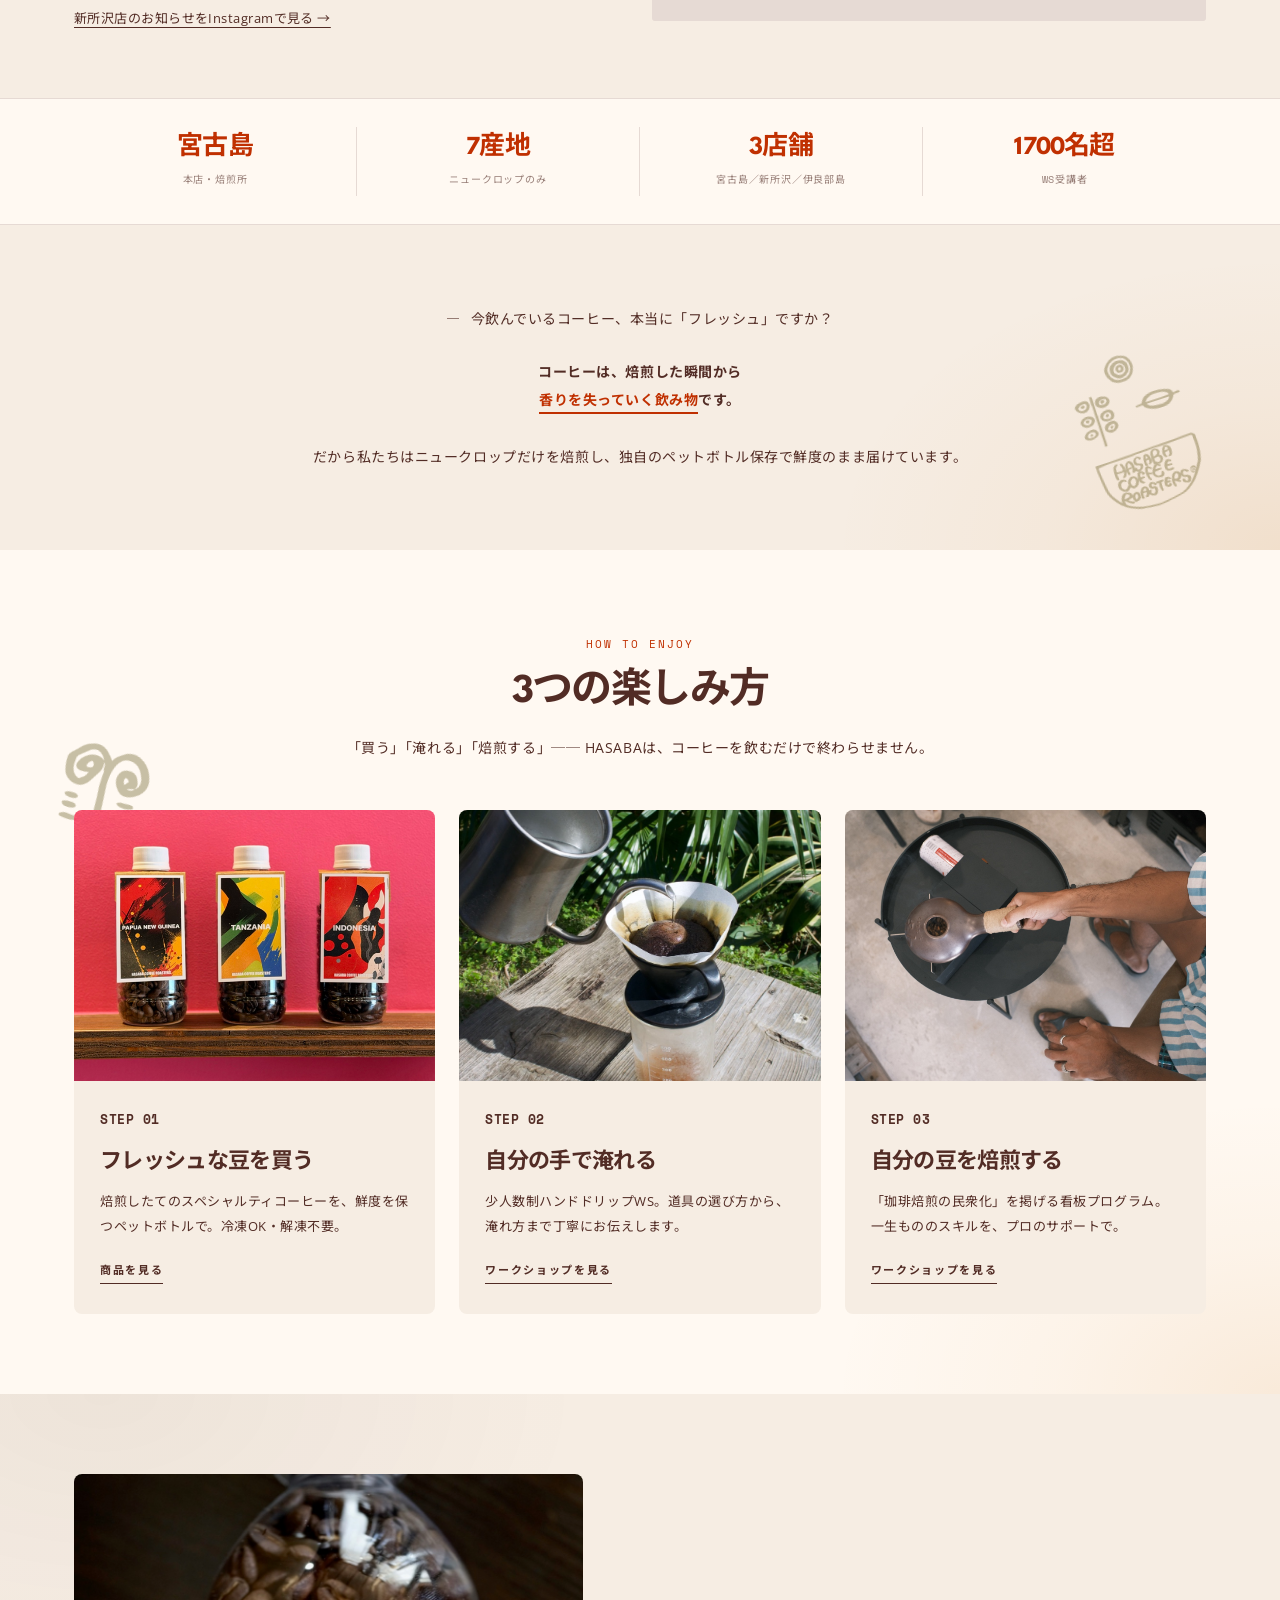
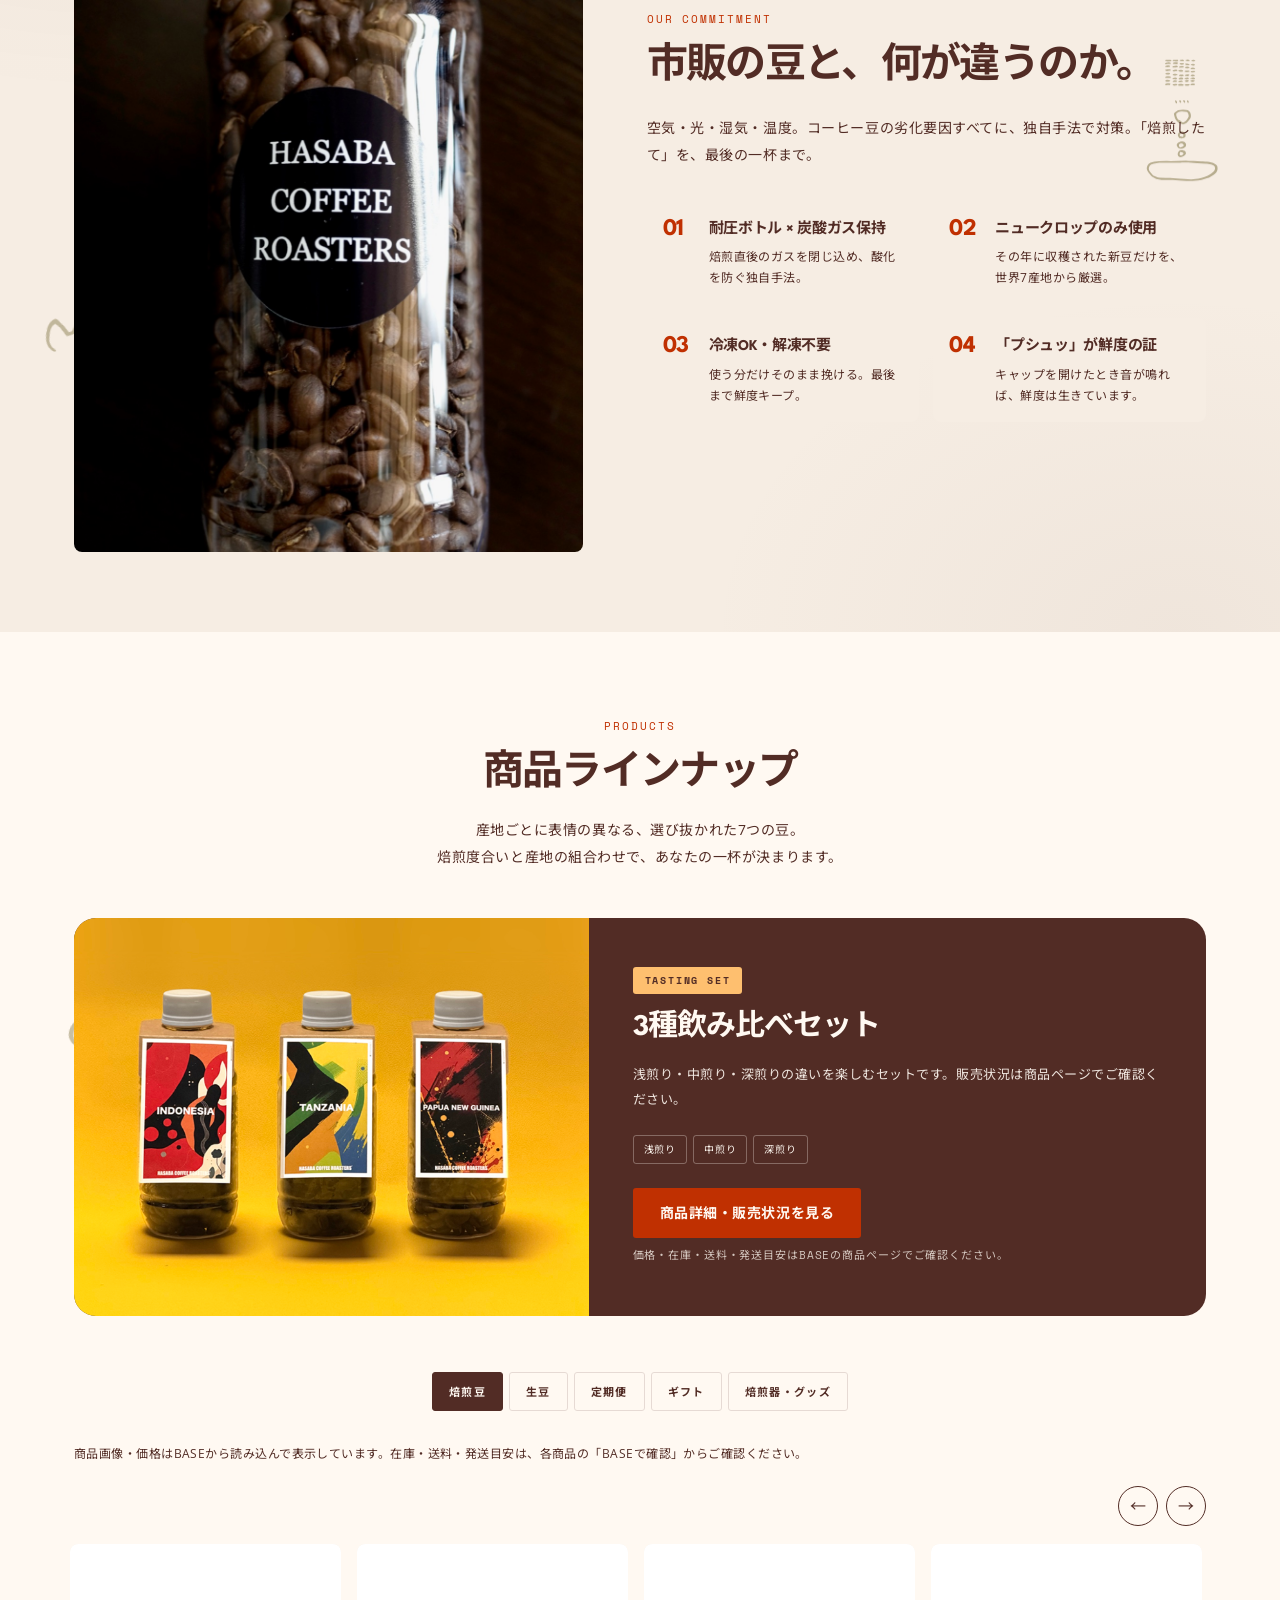
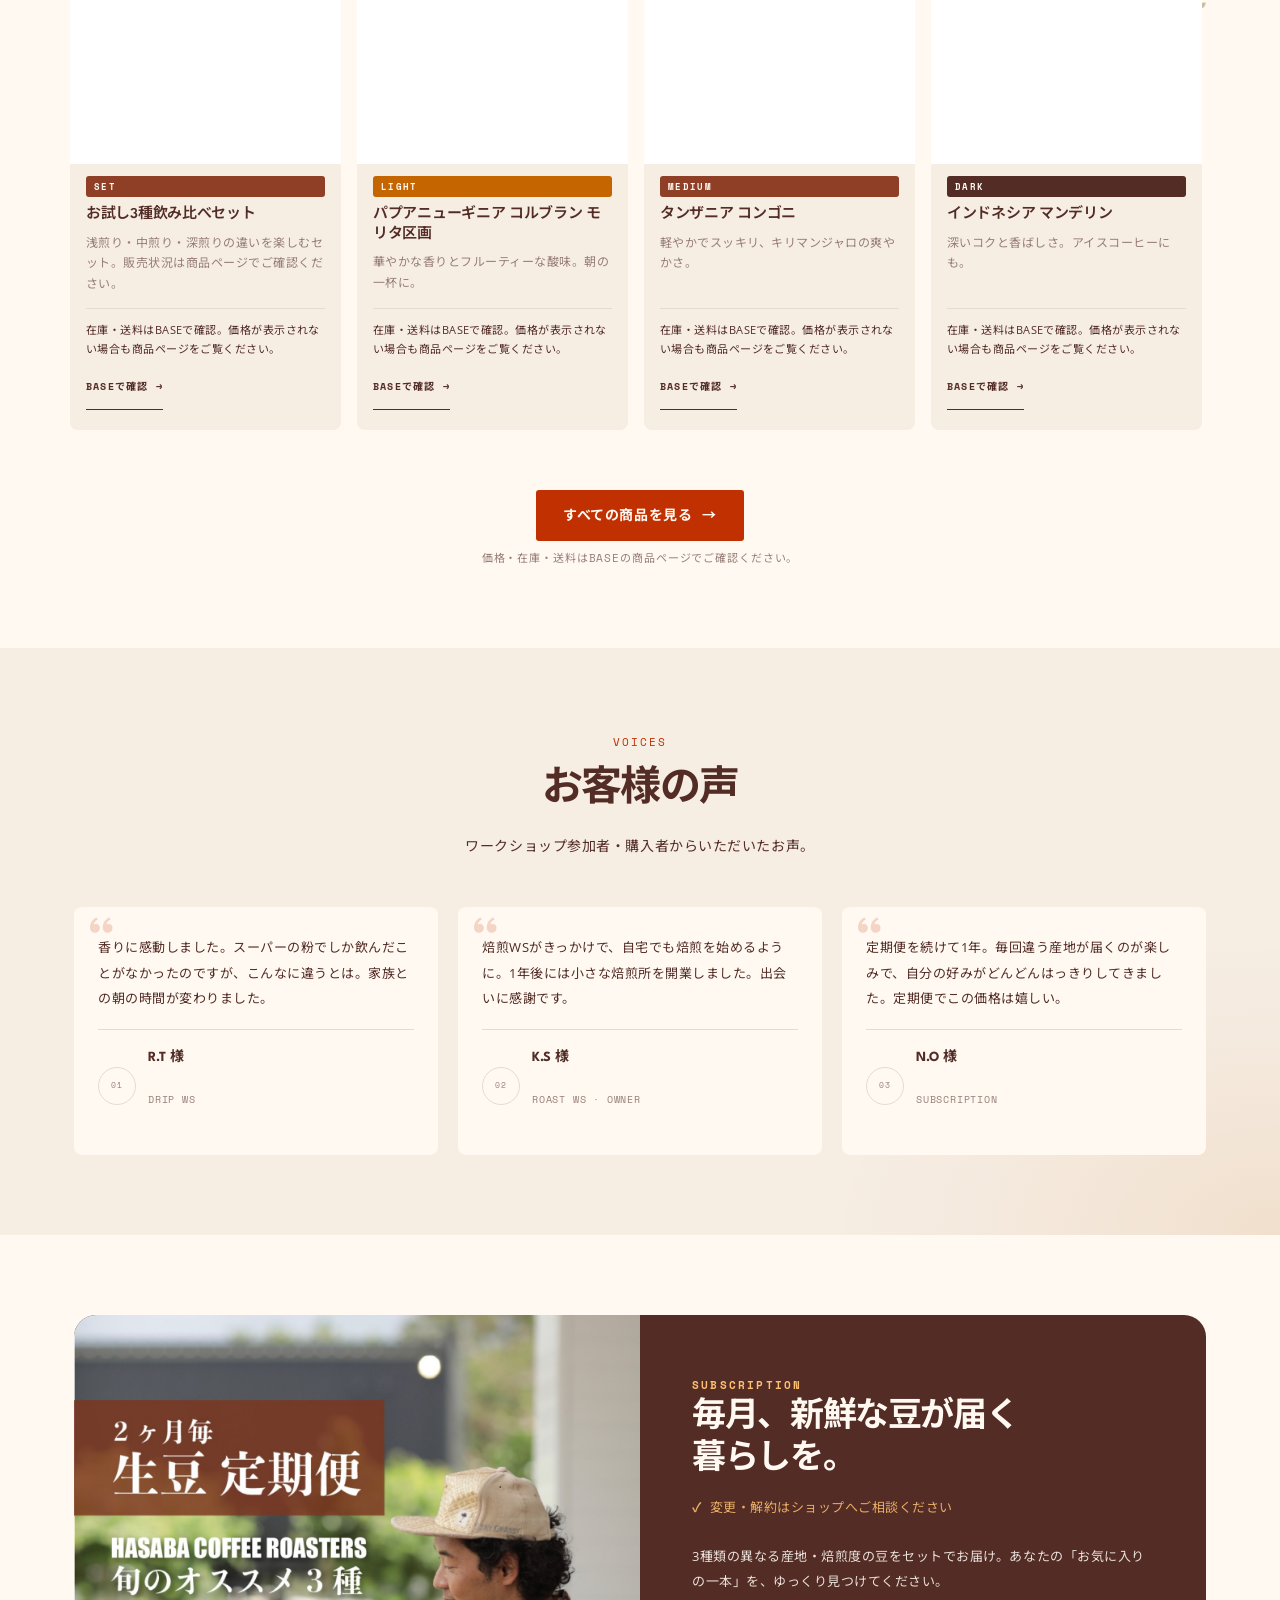
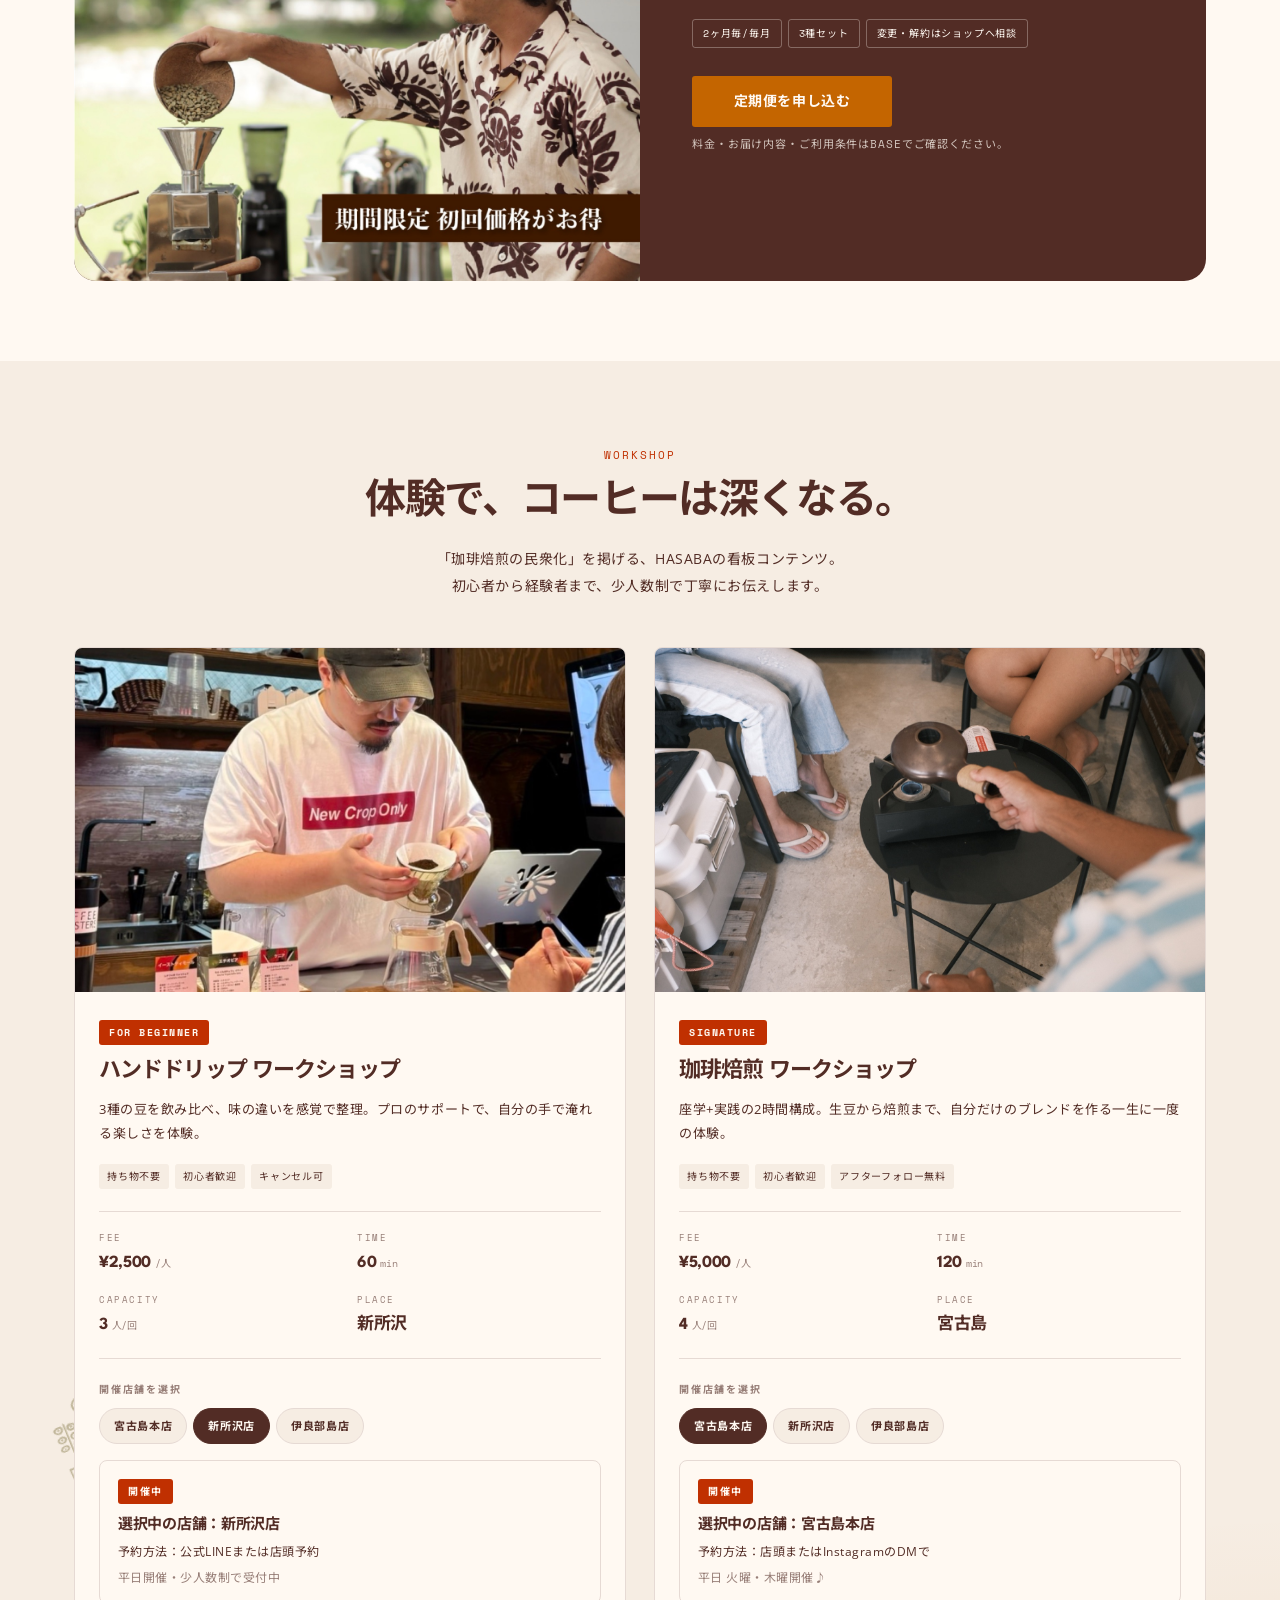
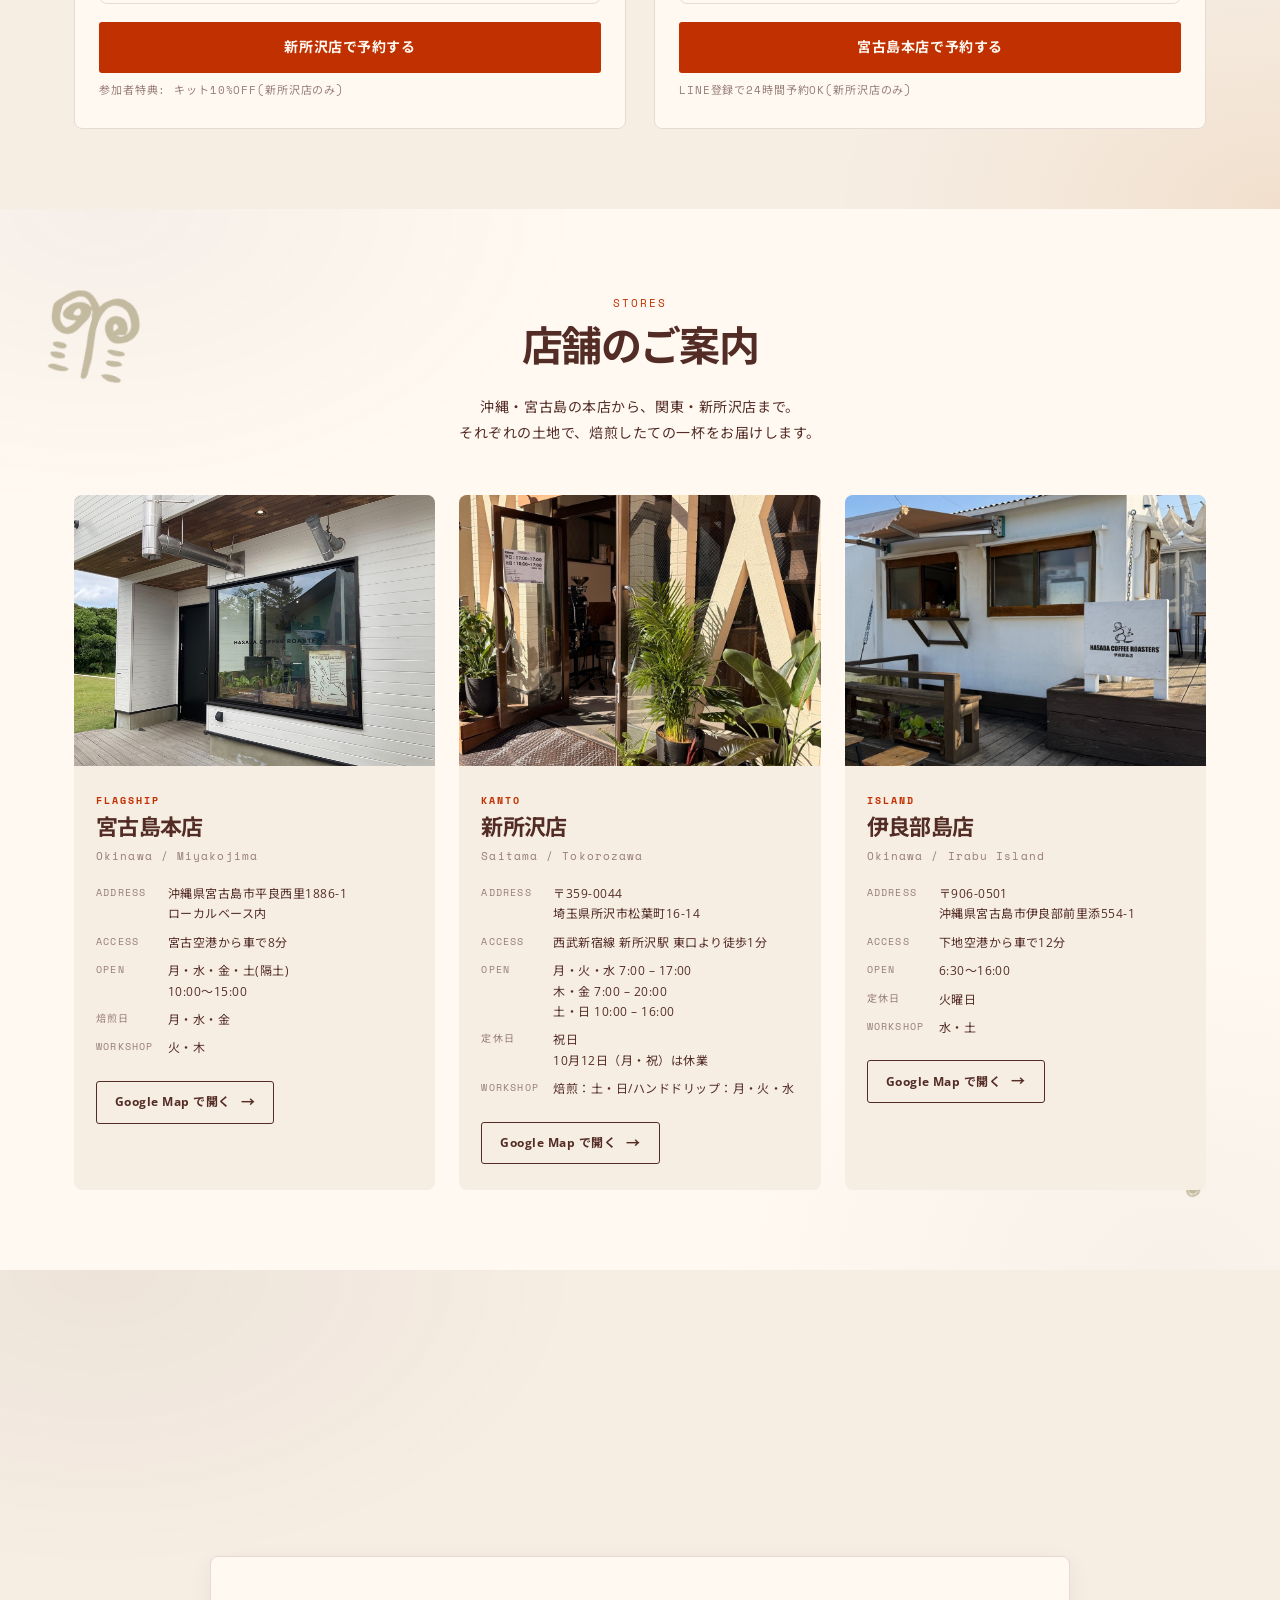
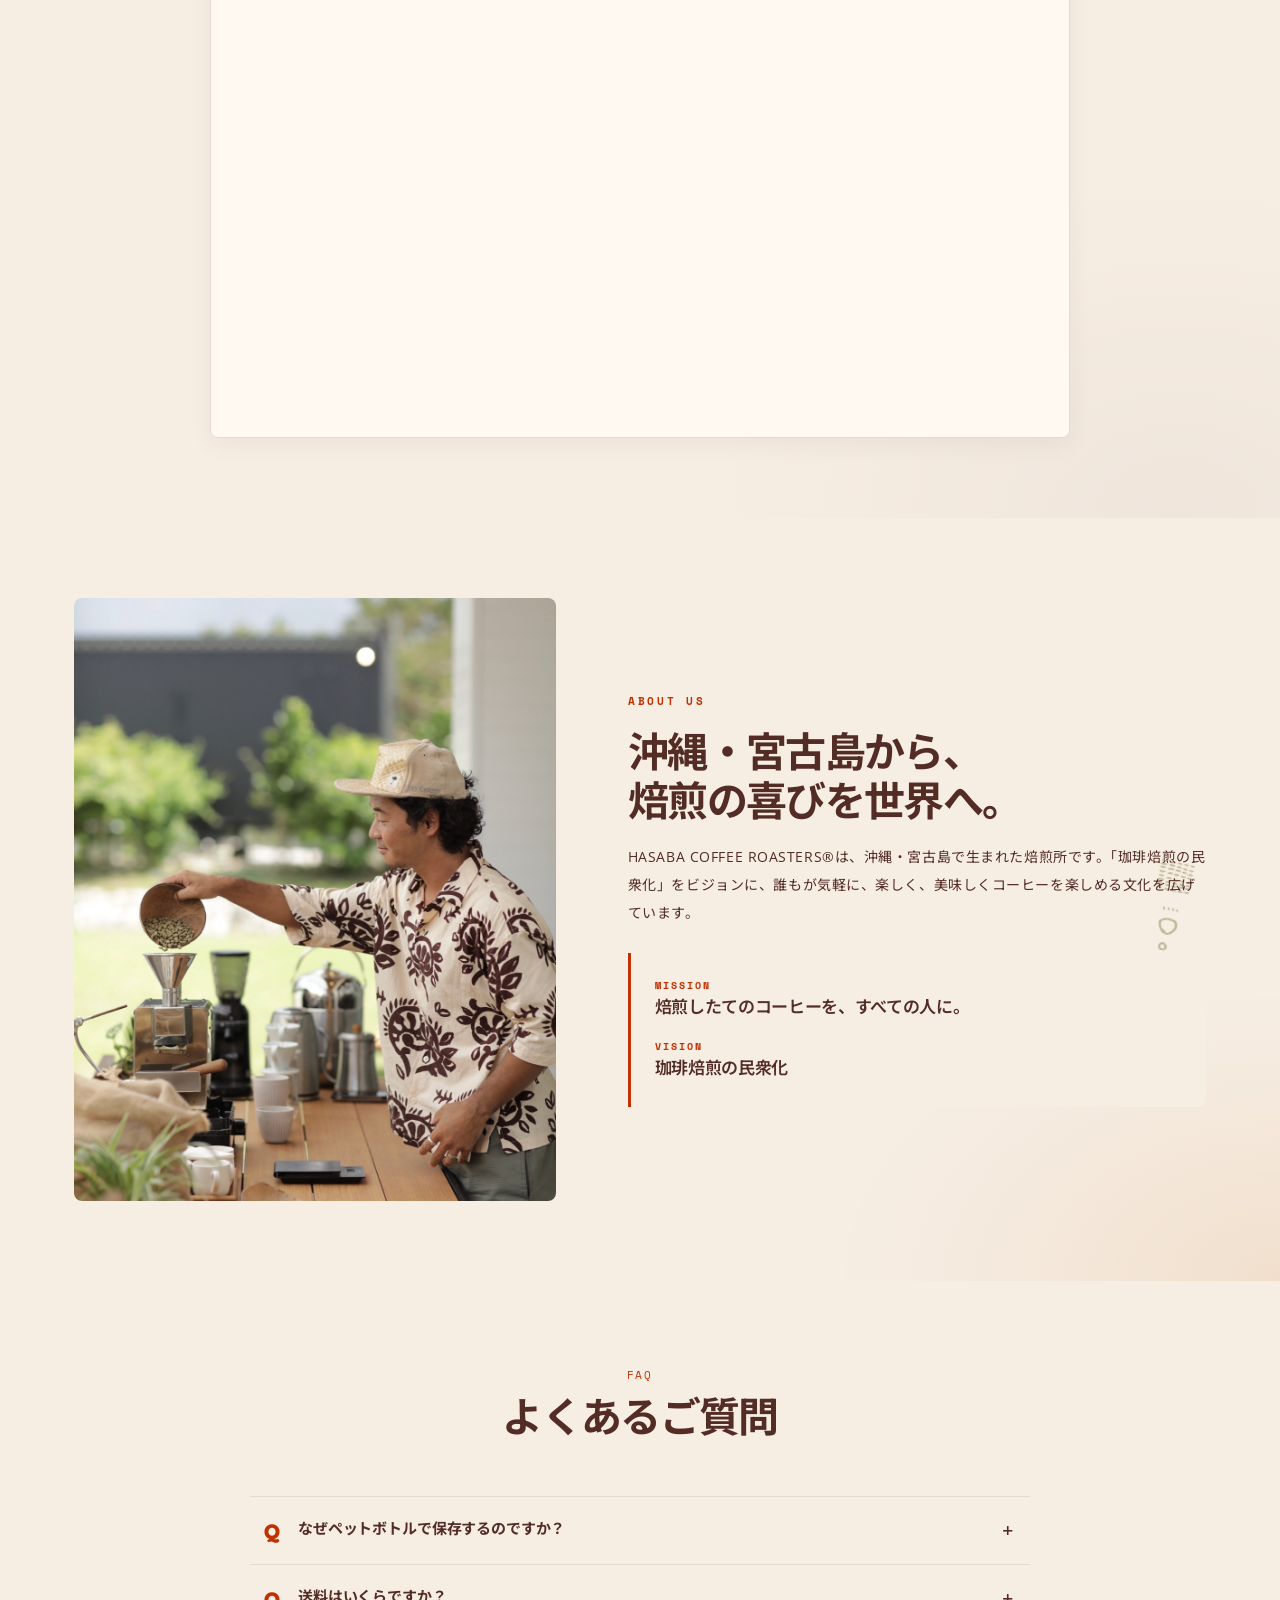
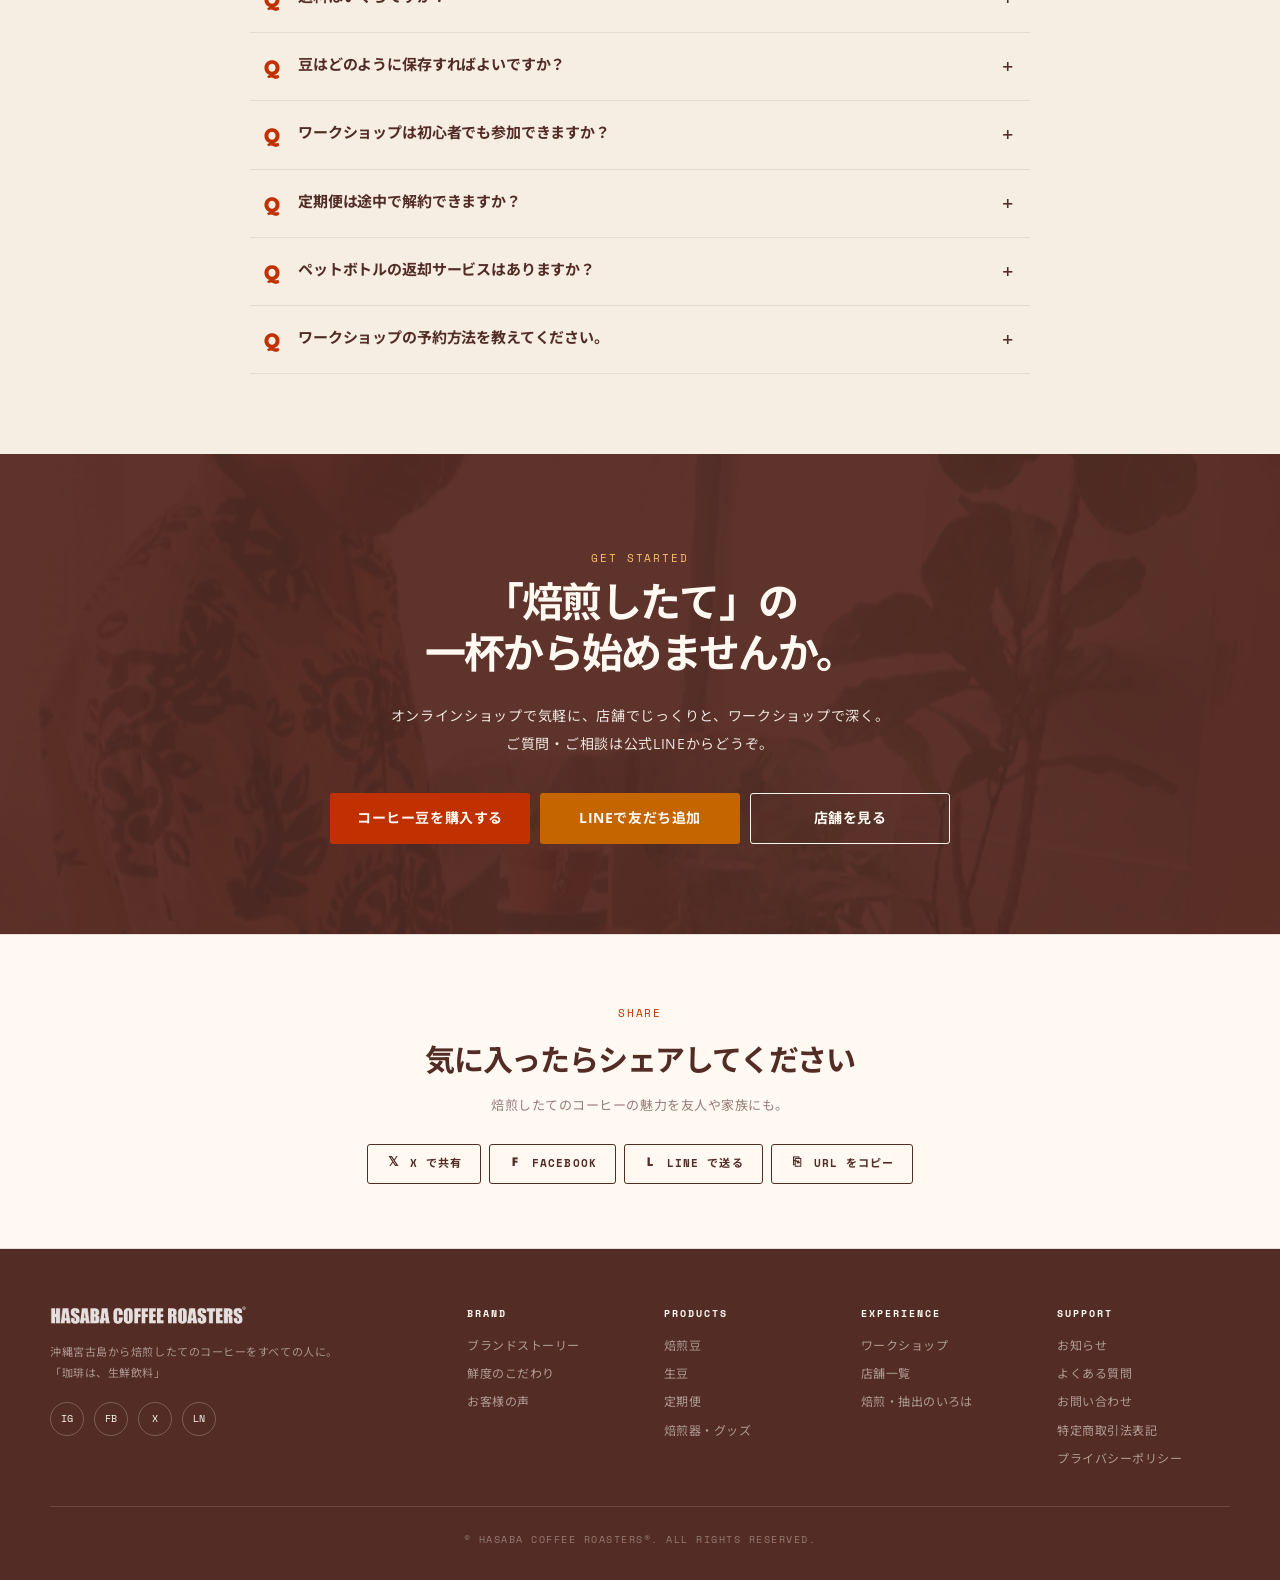
==== commit 3f033c17: "スマホのトップ動画を焙煎ワークショップ動画(01/03)のランダム再生に変更 Co-Authored-By: Claude Opus 5.5 <noreply@anthropic.com>" ====
--- a/index.html
+++ b/index.html
@@ -1942,11 +1942,35 @@
      ========================================================= -->
 <section id="top" class="hero">
   <div class="hero-media parallax-bg">
-    <video autoplay muted loop playsinline poster="images/hero-poster.jpg">
-      <source src="images/hero.webm" type="video/webm" />
-      <source src="images/hero.mp4" type="video/mp4" />
+    <!-- poster は下のスクリプトで PC/スマホ別に設定（スマホでPC用ポスターを無駄にDLしないため） -->
+    <video id="hero-video" autoplay muted loop playsinline data-poster-pc="images/hero-poster.jpg">
+      <!-- PC (769px〜): 既存のヒーロー動画 -->
+      <source src="images/hero.webm" type="video/webm" media="(min-width: 769px)" />
+      <source src="images/hero.mp4" type="video/mp4" media="(min-width: 769px)" />
+      <!-- スマホ: JS無効時のフォールバック (JS有効時は下のスクリプトで01/03からランダム) -->
+      <source src="images/hero-sp-01.mp4" type="video/mp4" />
     </video>
   </div>
+  <script>
+    // スマホ(〜768px)では焙煎ワークショップ動画 hero-sp-01 / 03 からランダムに1本を再生
+    // パース直後に実行して、フォールバック動画の読み込みが進む前に差し替える
+    (function () {
+      var v = document.getElementById('hero-video');
+      if (!v) return;
+      if (!window.matchMedia('(max-width: 768px)').matches) {
+        v.poster = v.getAttribute('data-poster-pc'); // PC: 従来どおりのポスター
+        return;
+      }
+      var clips = ['01', '03']; // 02 は第三者の透かし入りのため除外
+      var n = clips[Math.floor(Math.random() * clips.length)];
+      v.poster = 'images/hero-sp-' + n + '.jpg';
+      v.src = 'images/hero-sp-' + n + '.mp4'; // src 属性は <source> より優先される
+      v.muted = true; // iOS の自動再生条件
+      v.load();
+      var p = v.play();
+      if (p && p.catch) p.catch(function () {}); // 低電力モード等で自動再生が拒否された場合はポスター表示のまま
+    })();
+  </script>
   <div class="hero-overlay"></div>
   <div class="hero-content">
     <p class="hero-tagline">HASABA COFFEE ROASTERS®</p>
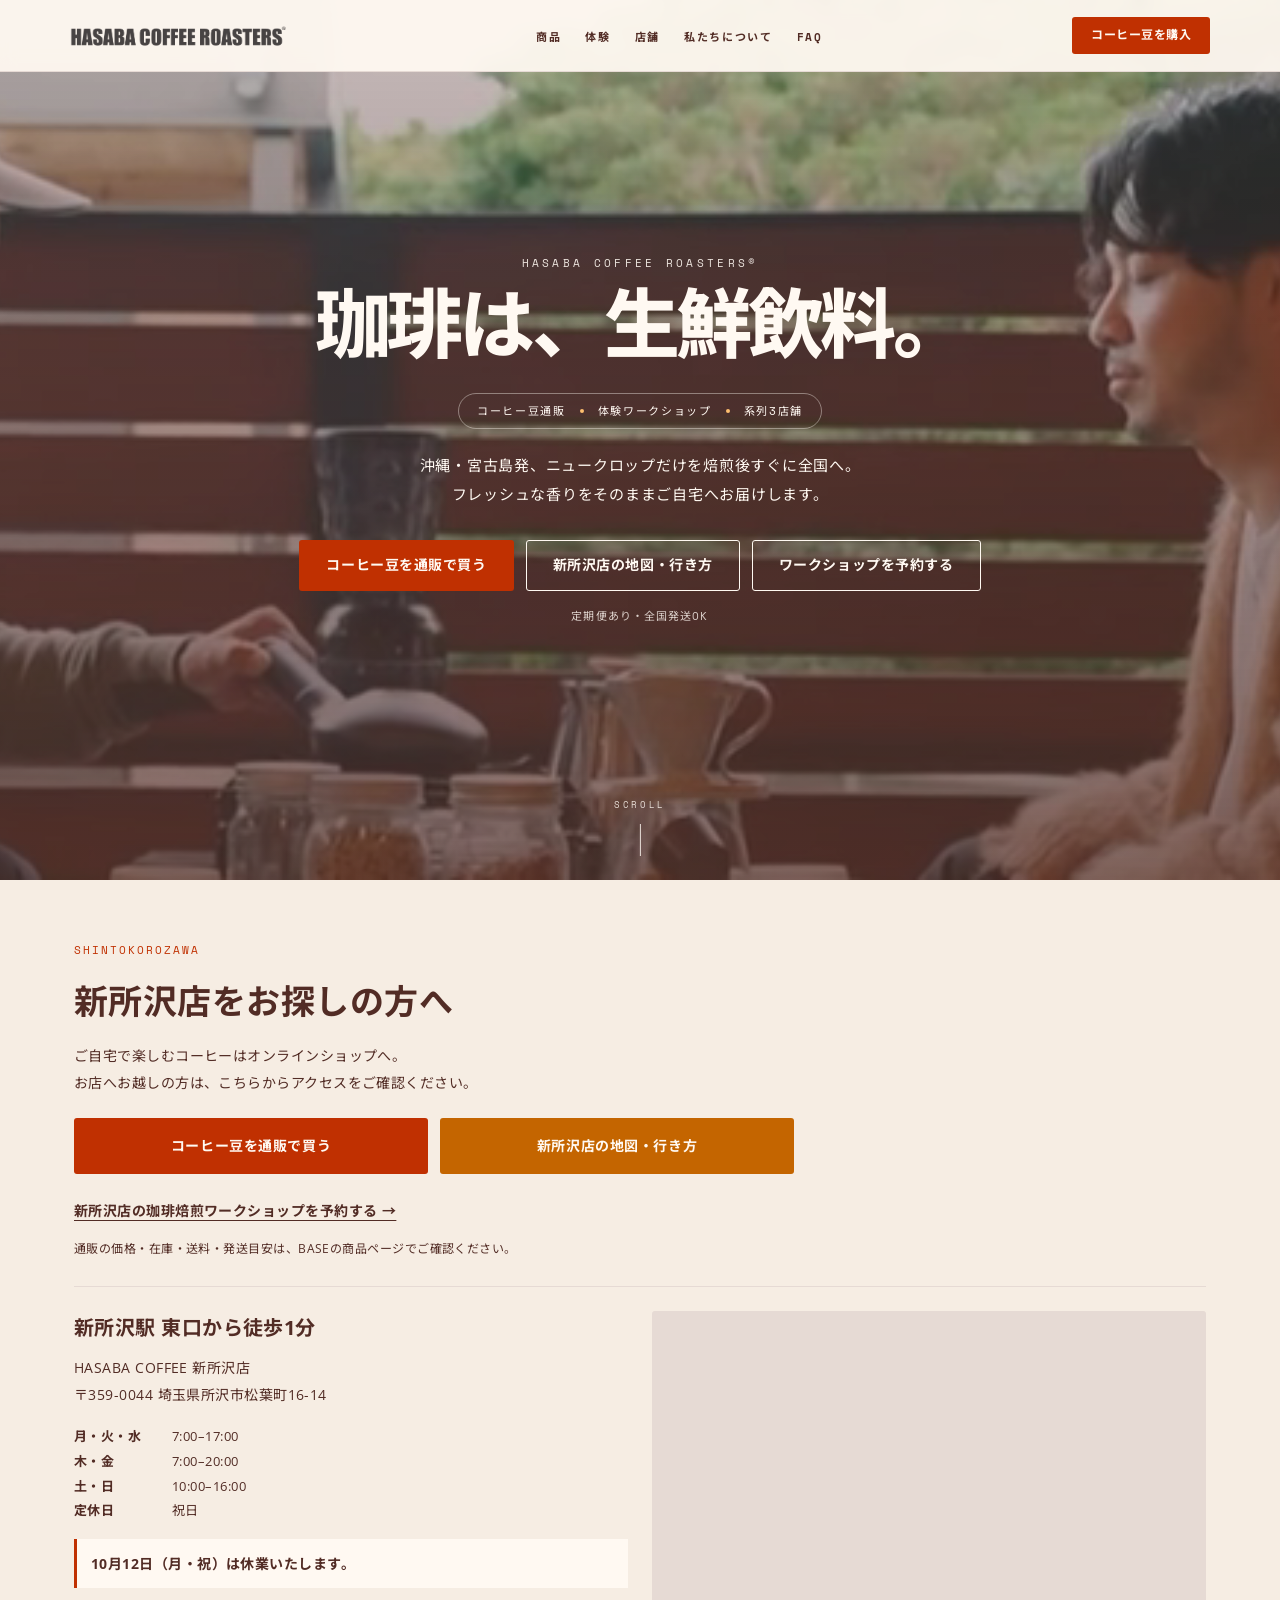
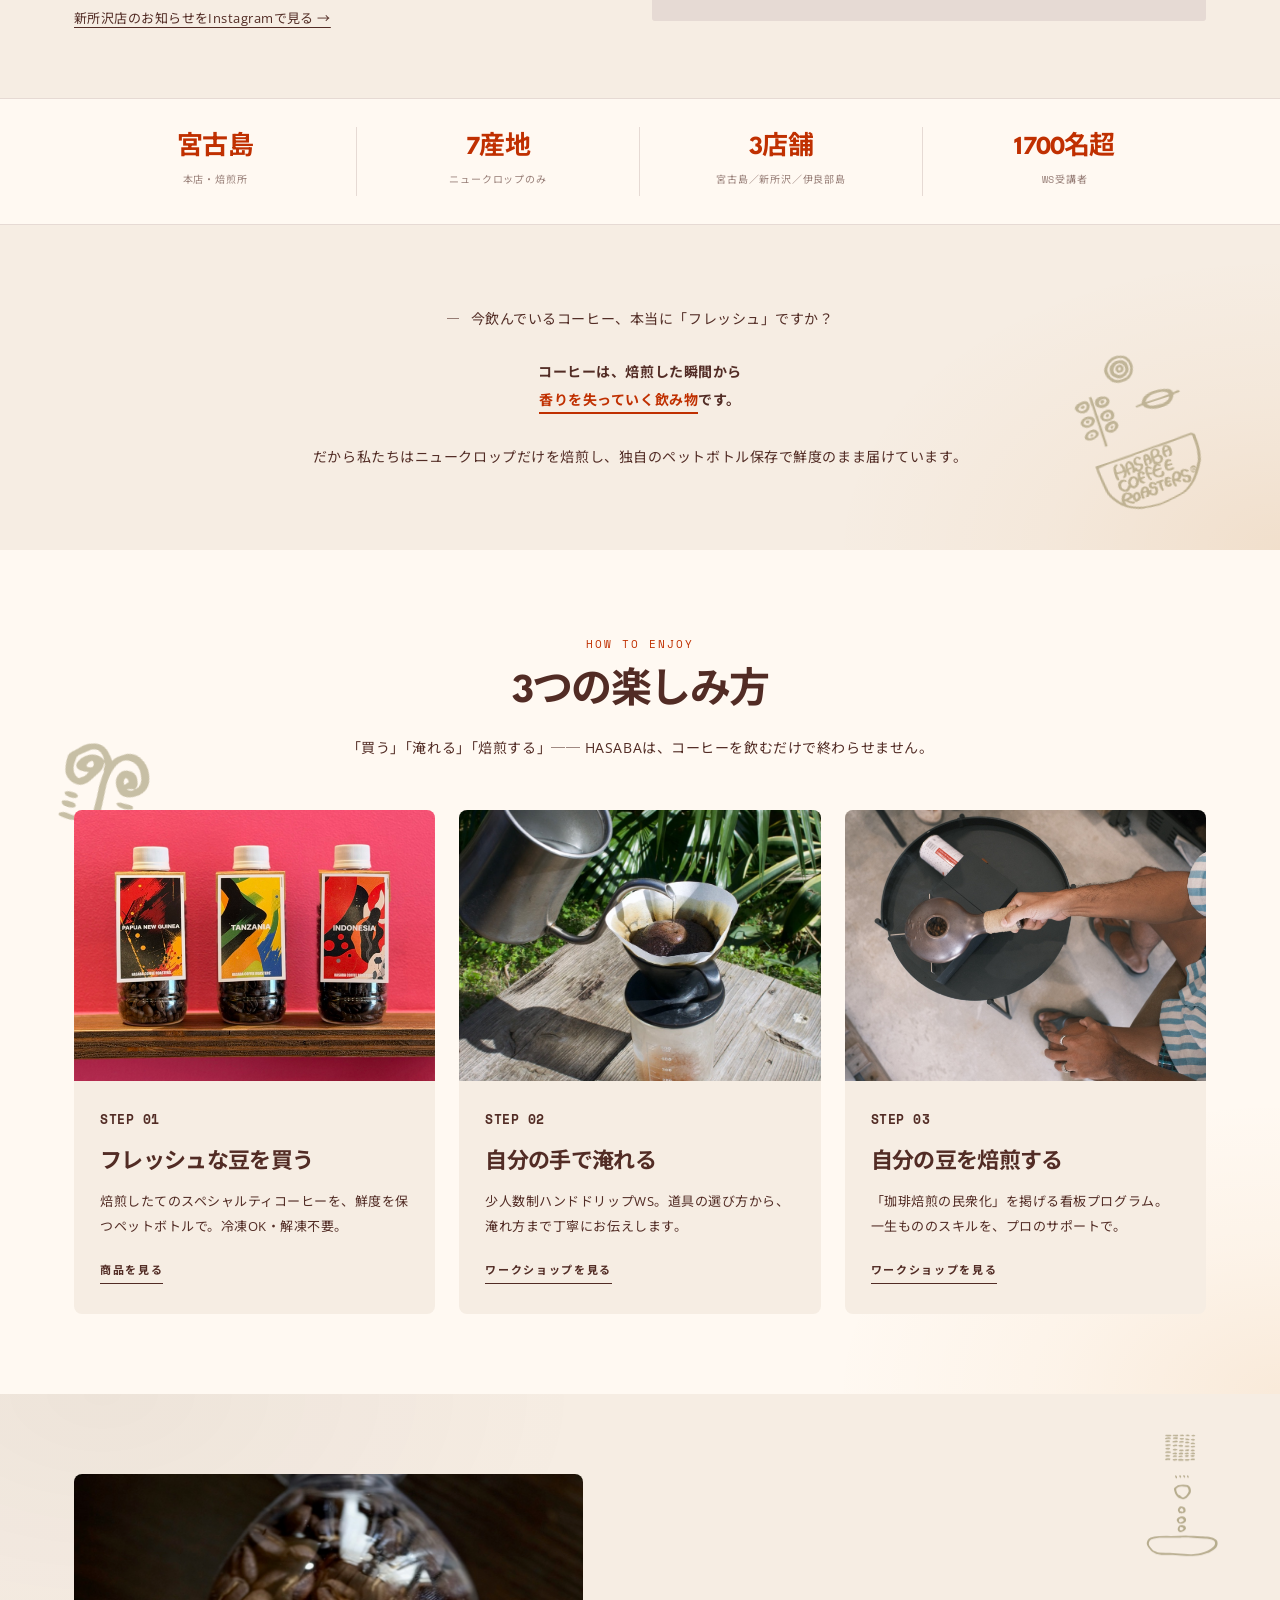
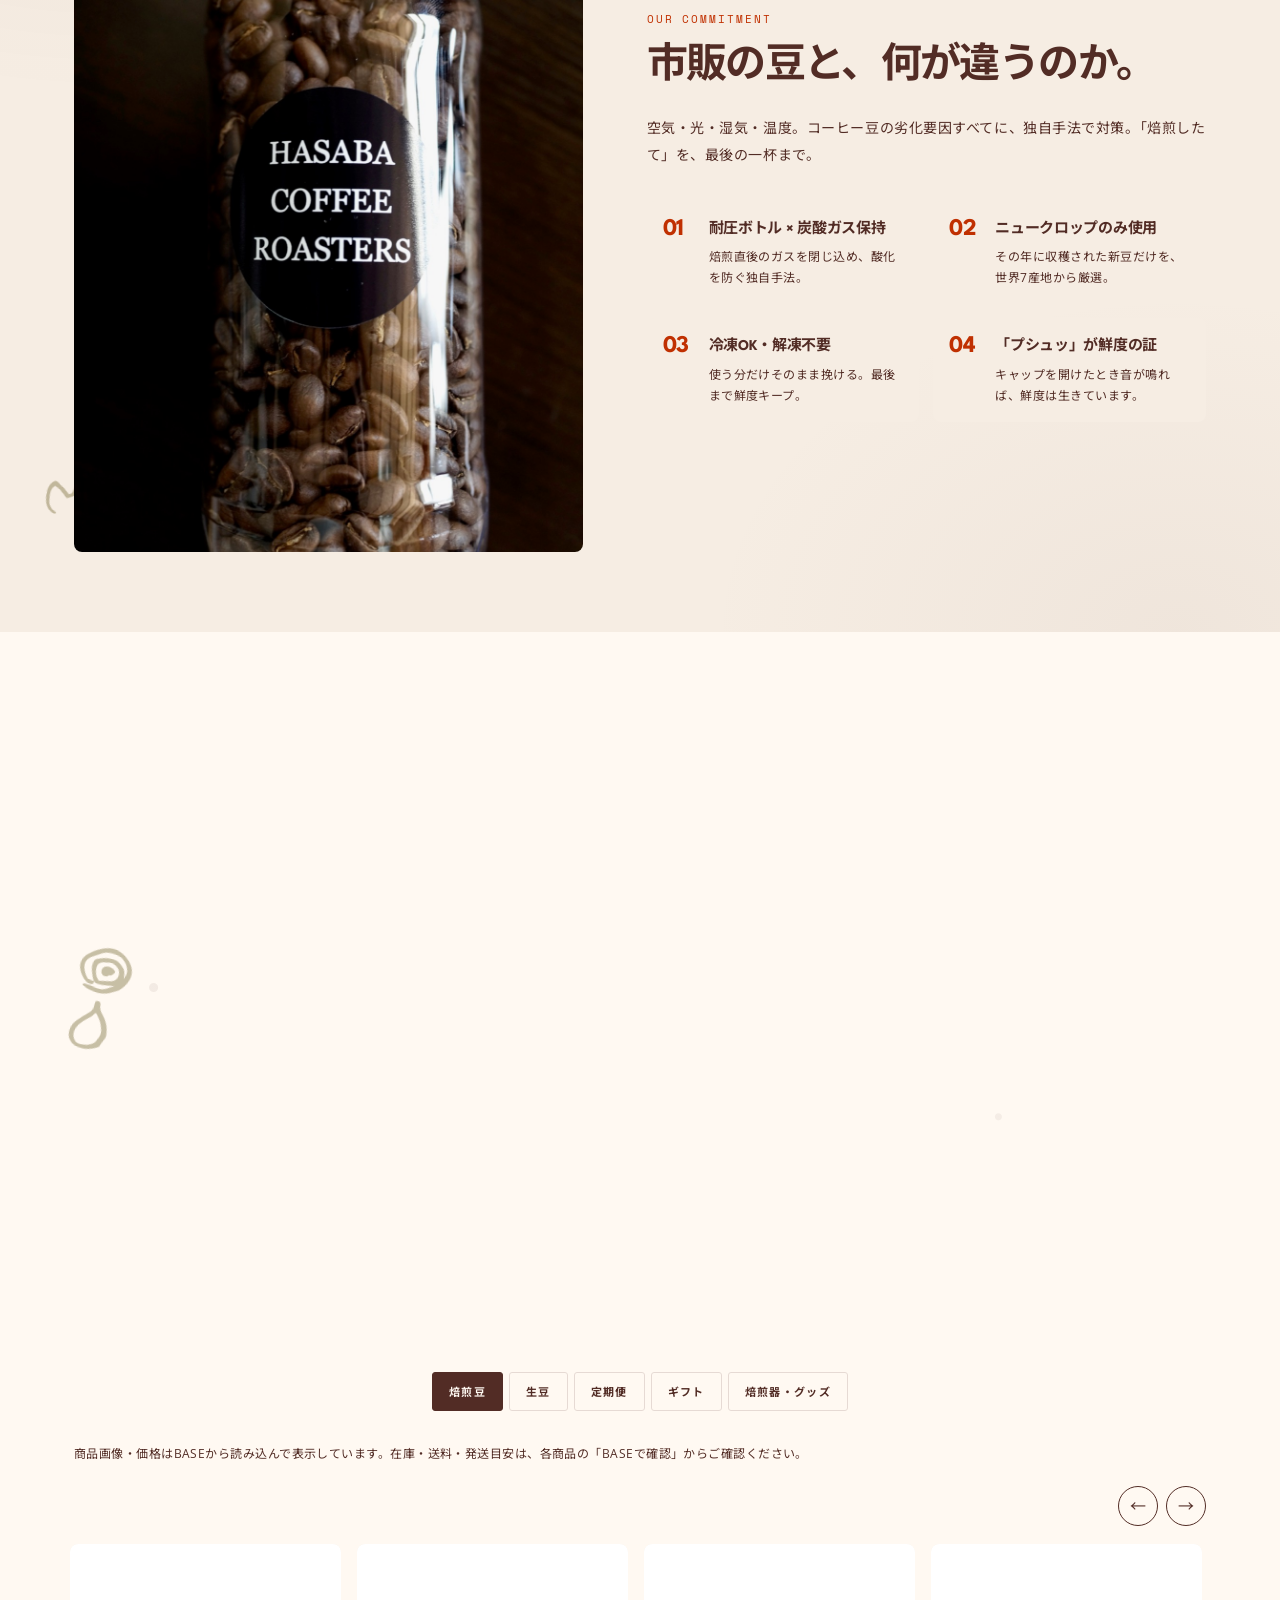
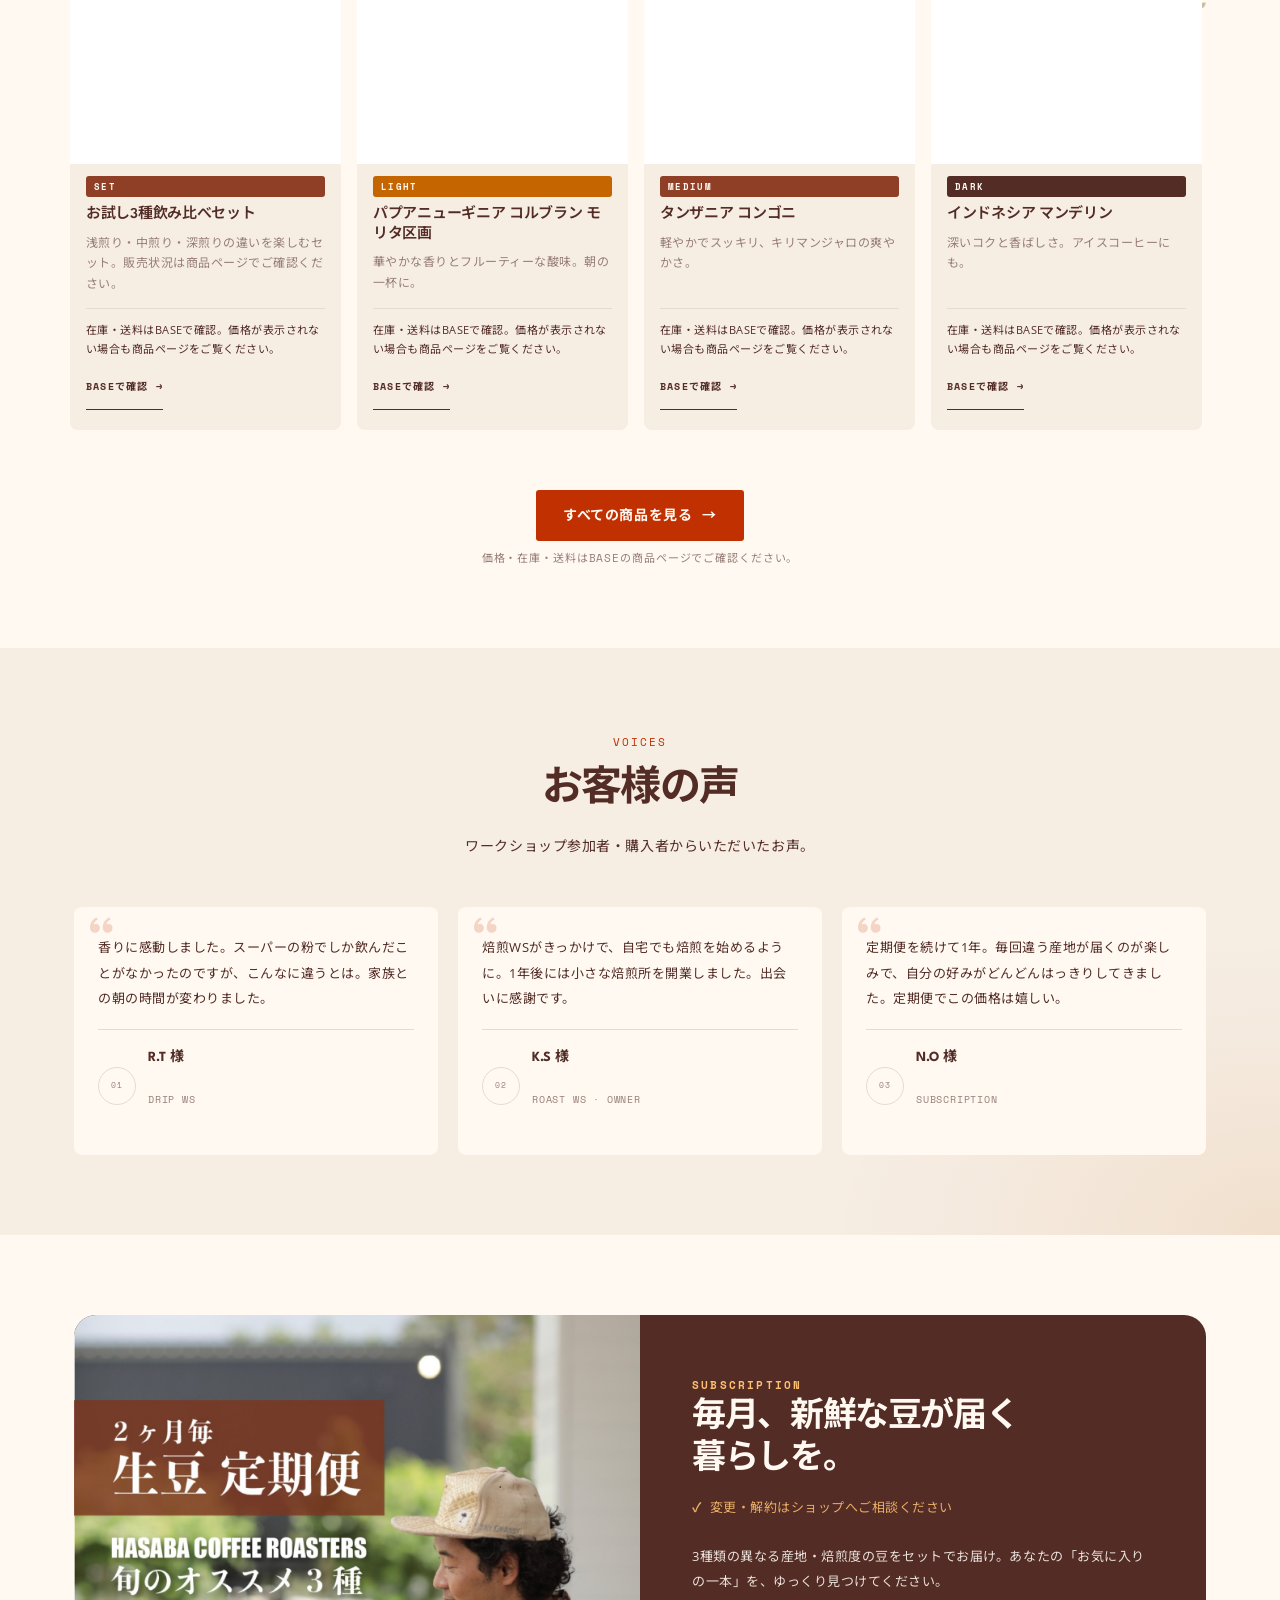
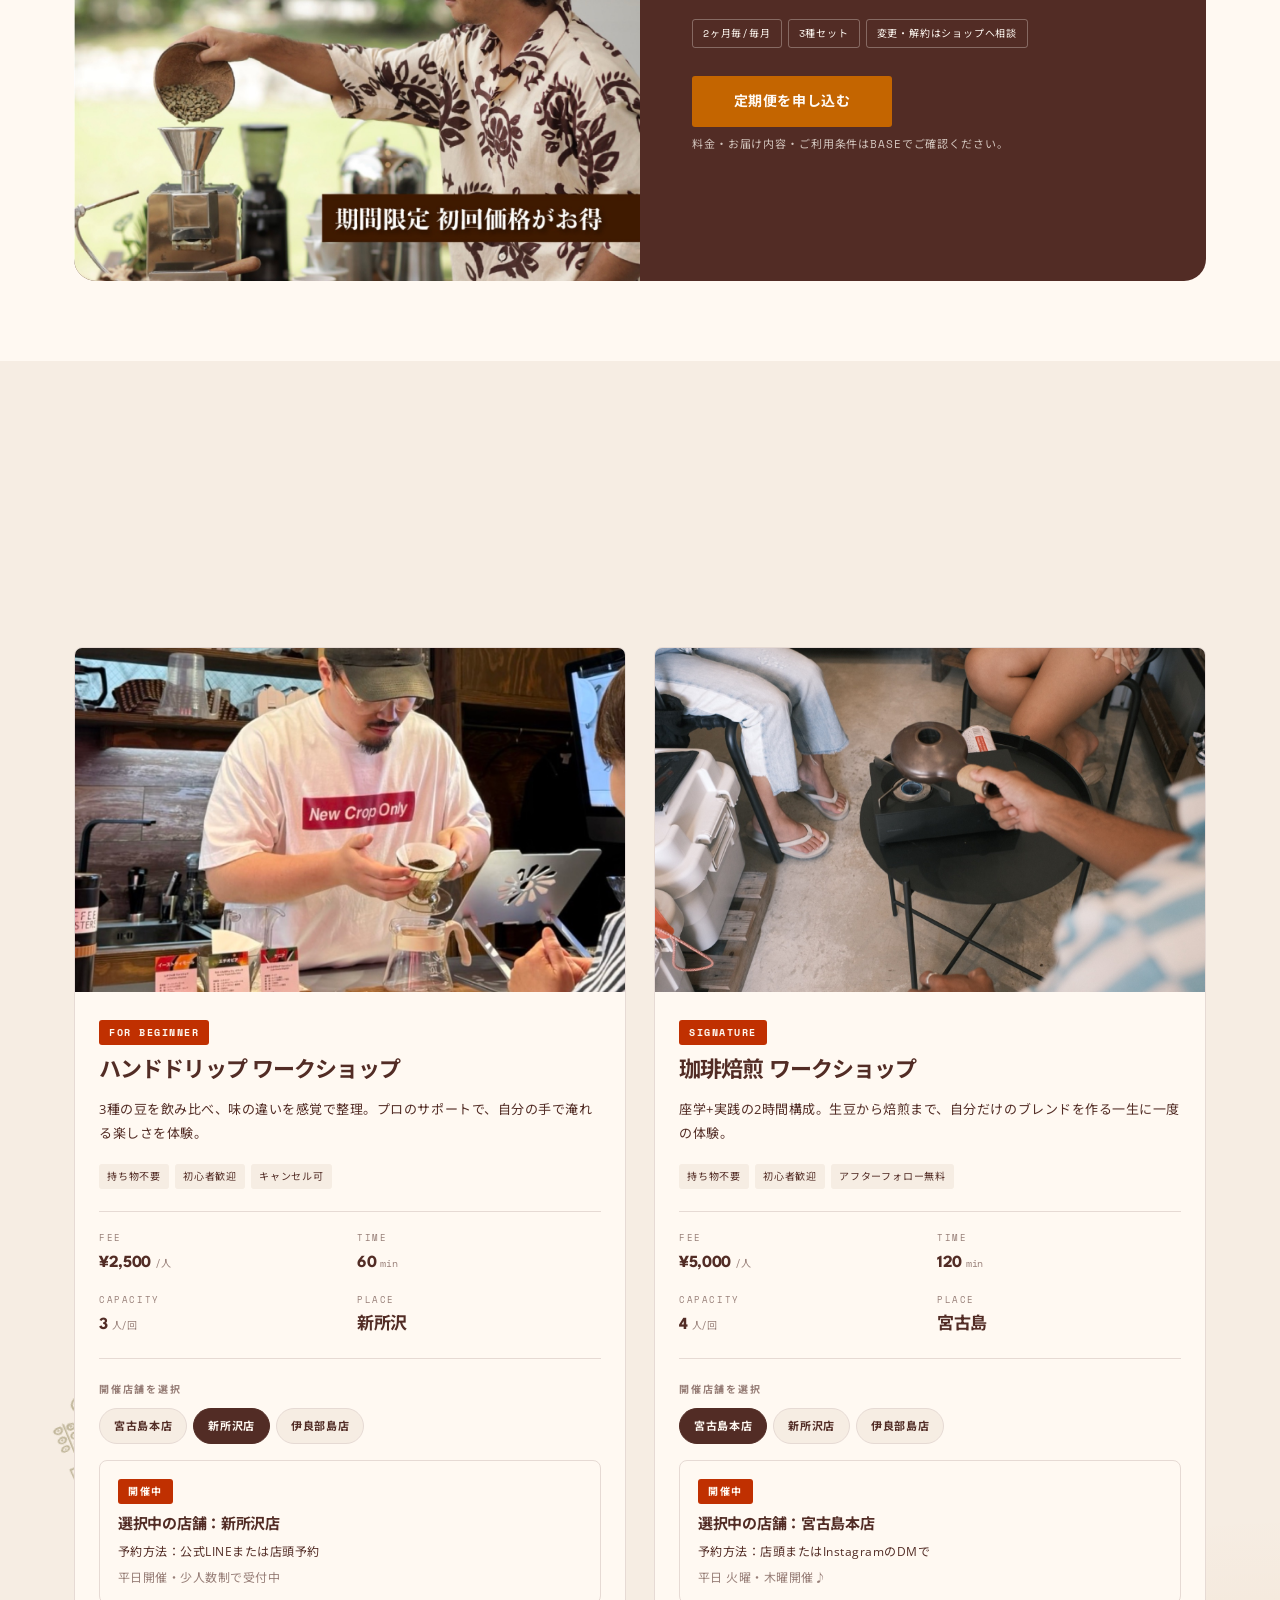
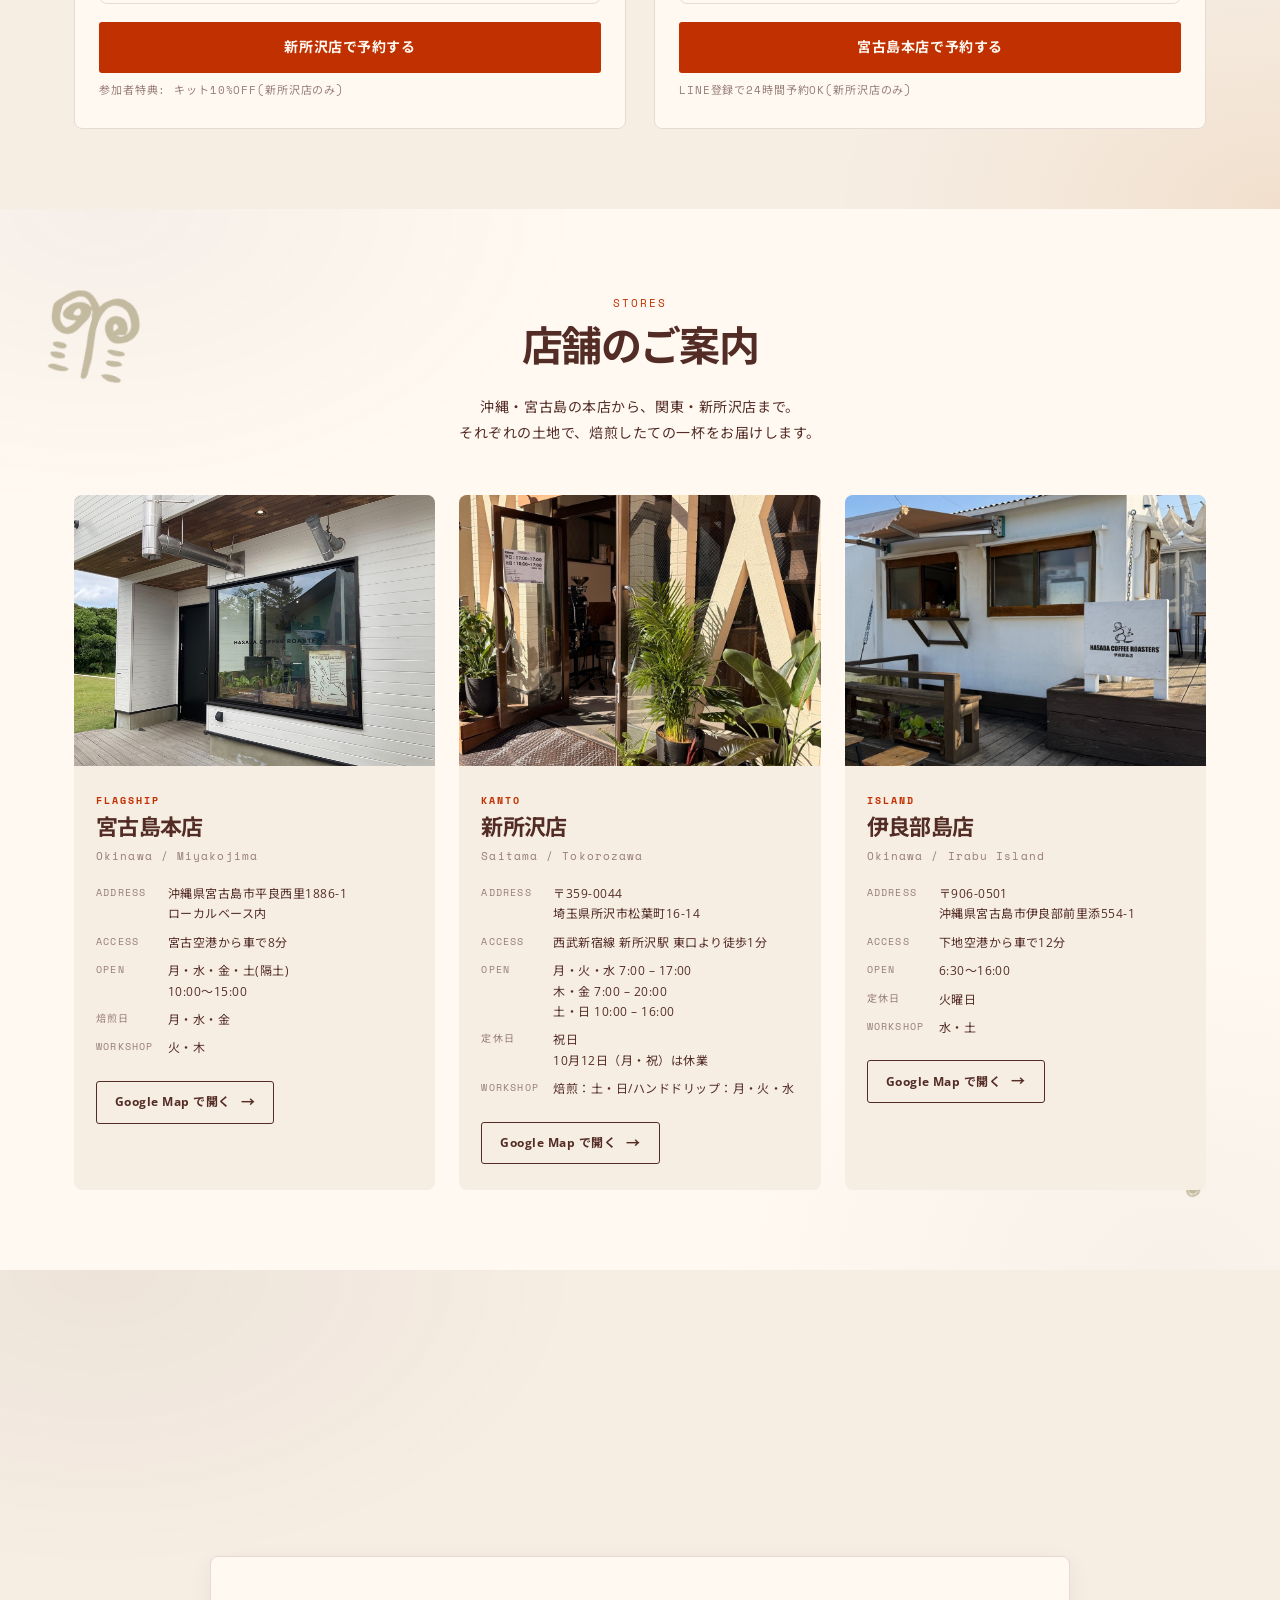
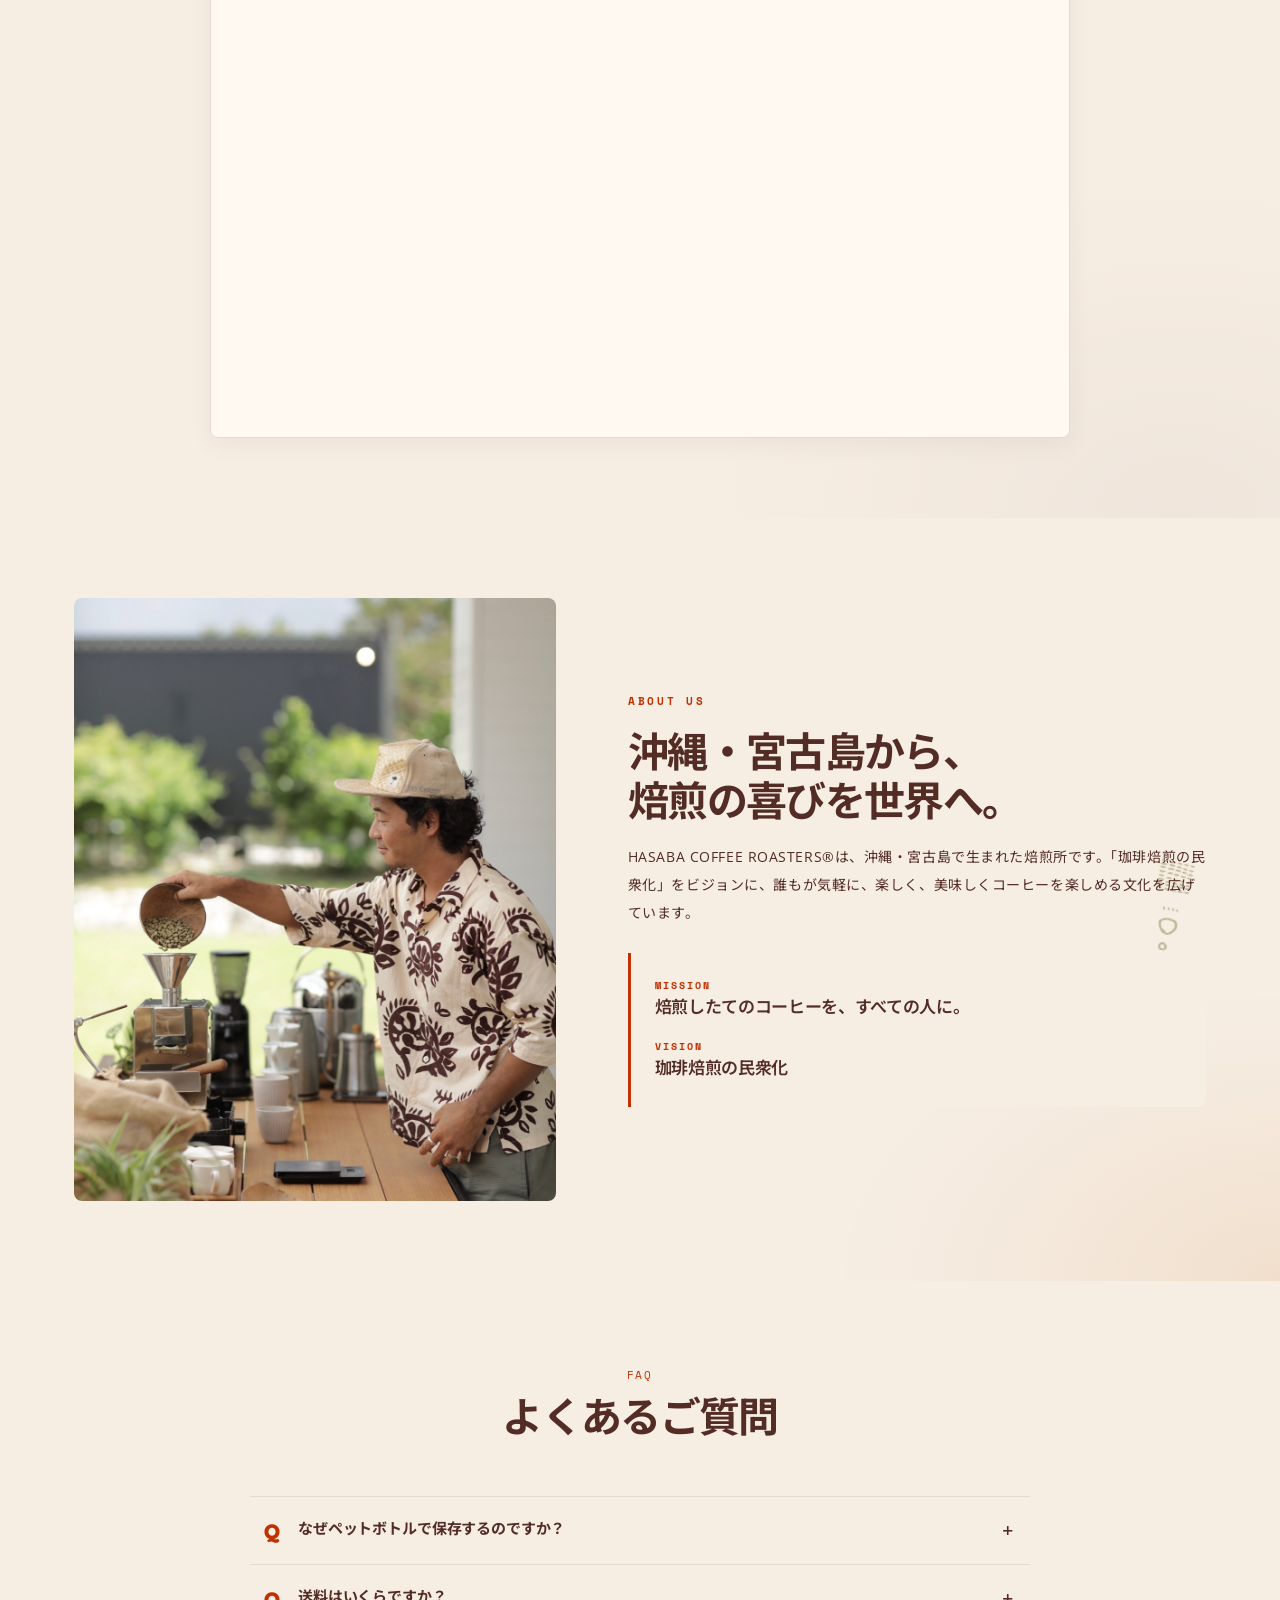
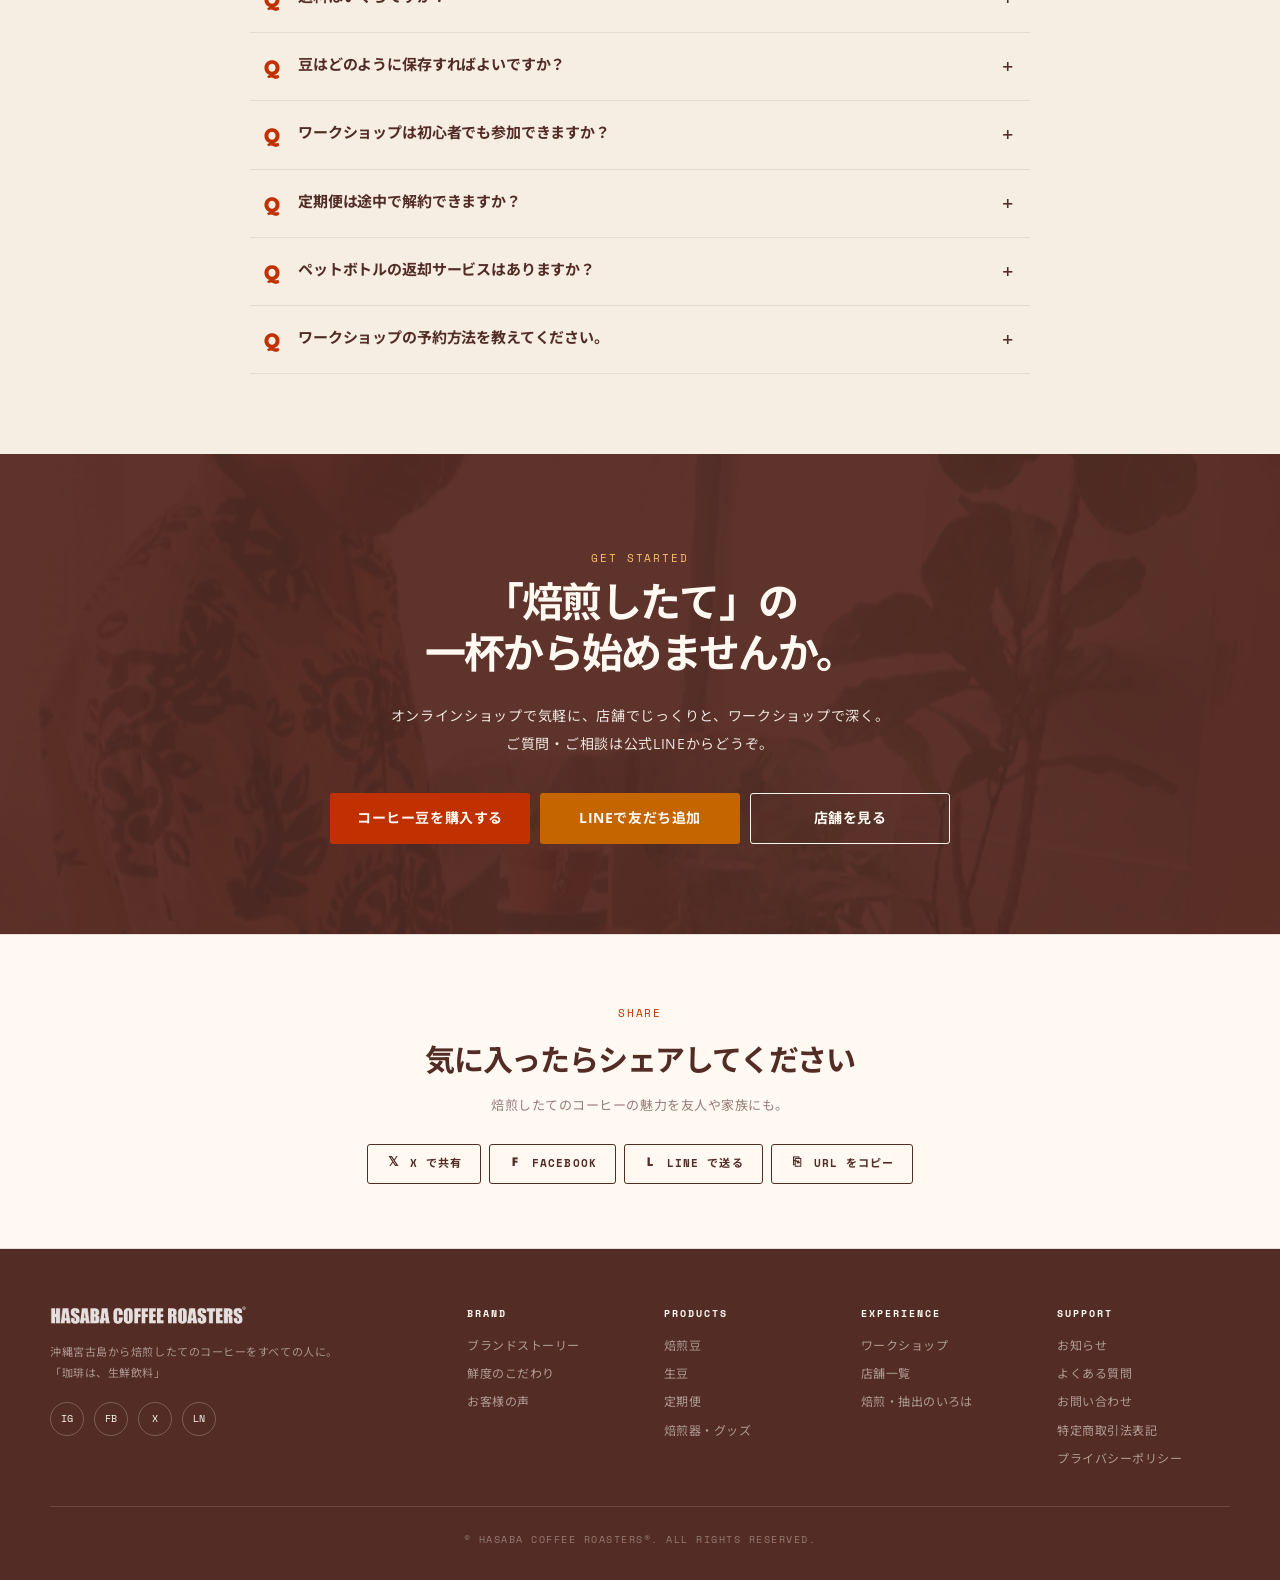
==== commit 75b40c19: "Fix Shintoko hand-drip workshop booking link" ====
--- a/index.html
+++ b/index.html
@@ -3084,7 +3084,7 @@
           method: '公式LINEまたは店頭予約',
           note: '平日開催・少人数制で受付中',
           buttonText: '新所沢店で予約する',
-          url: 'https://dripws.hasabacoffee.com/'
+          url: 'https://workshop.hasabacoffee.com/'
         },
         irabu: {
           name: '伊良部島店', place: '伊良部島',
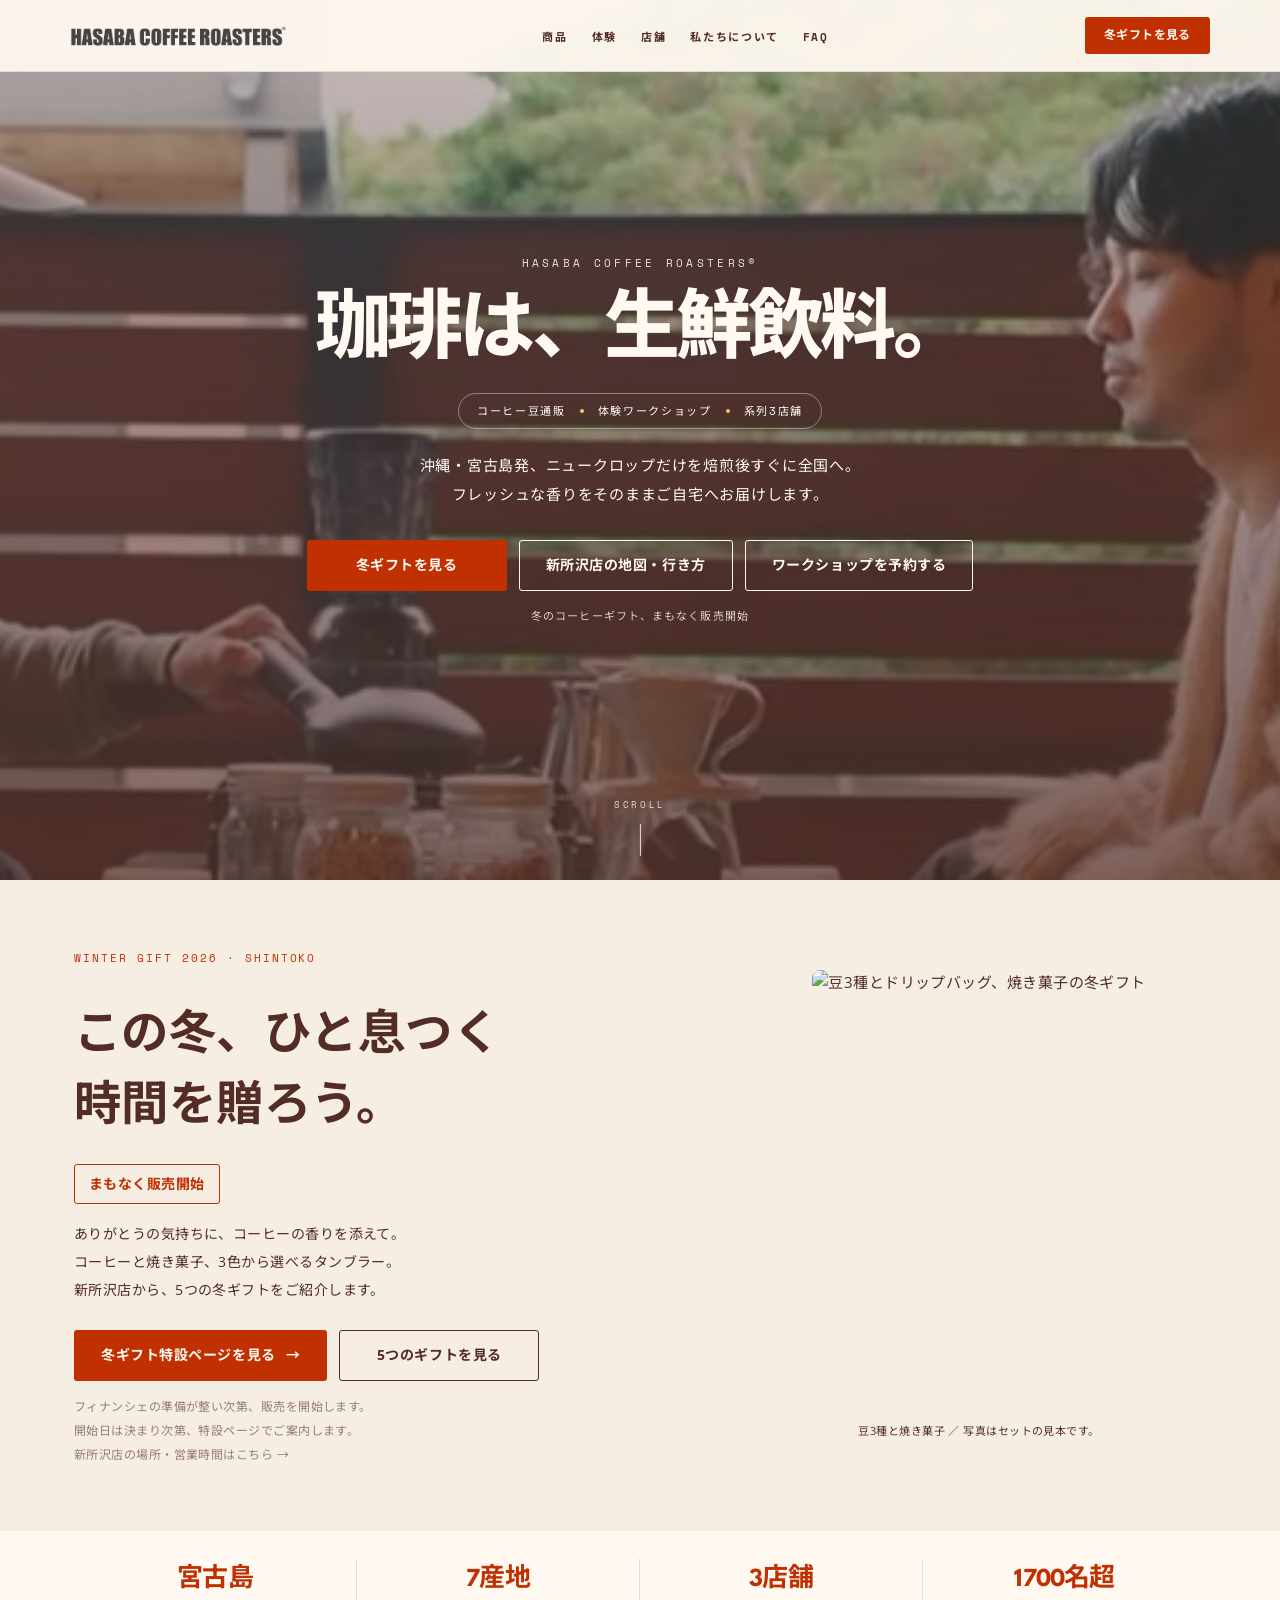
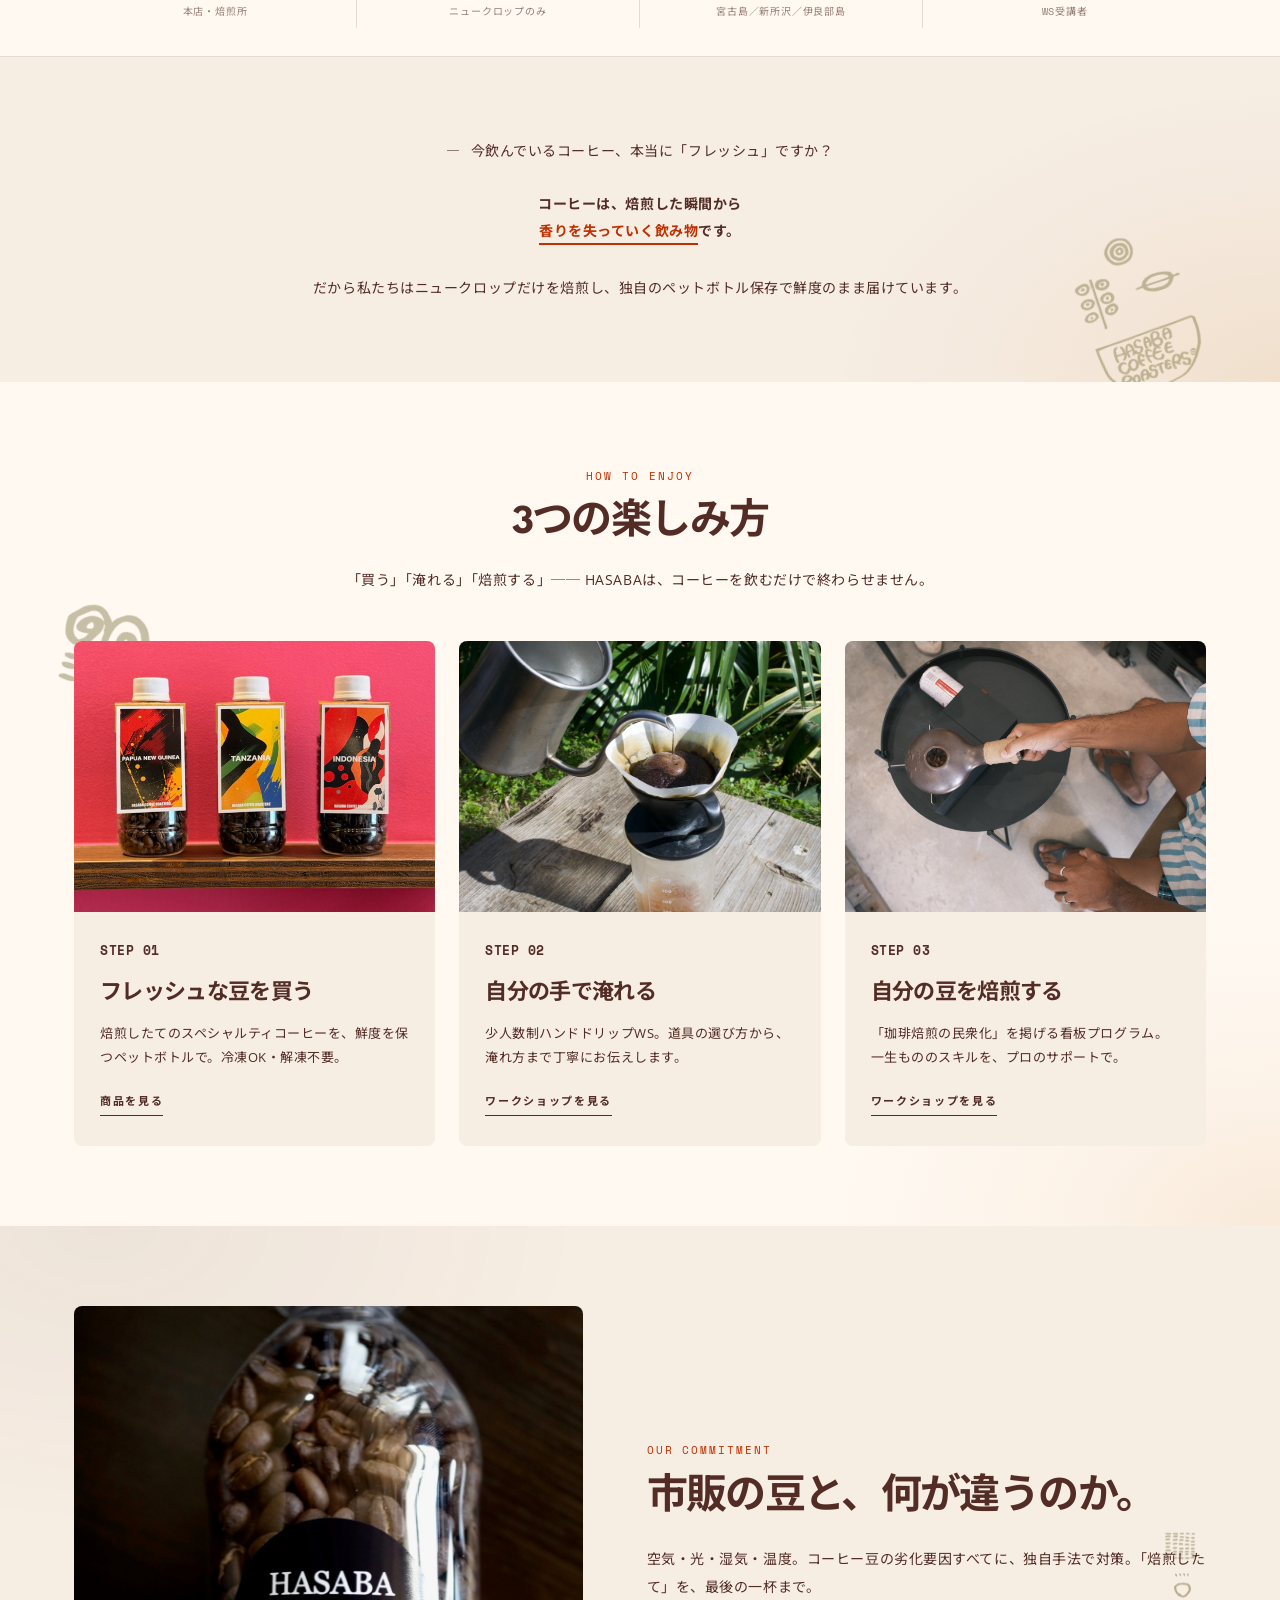
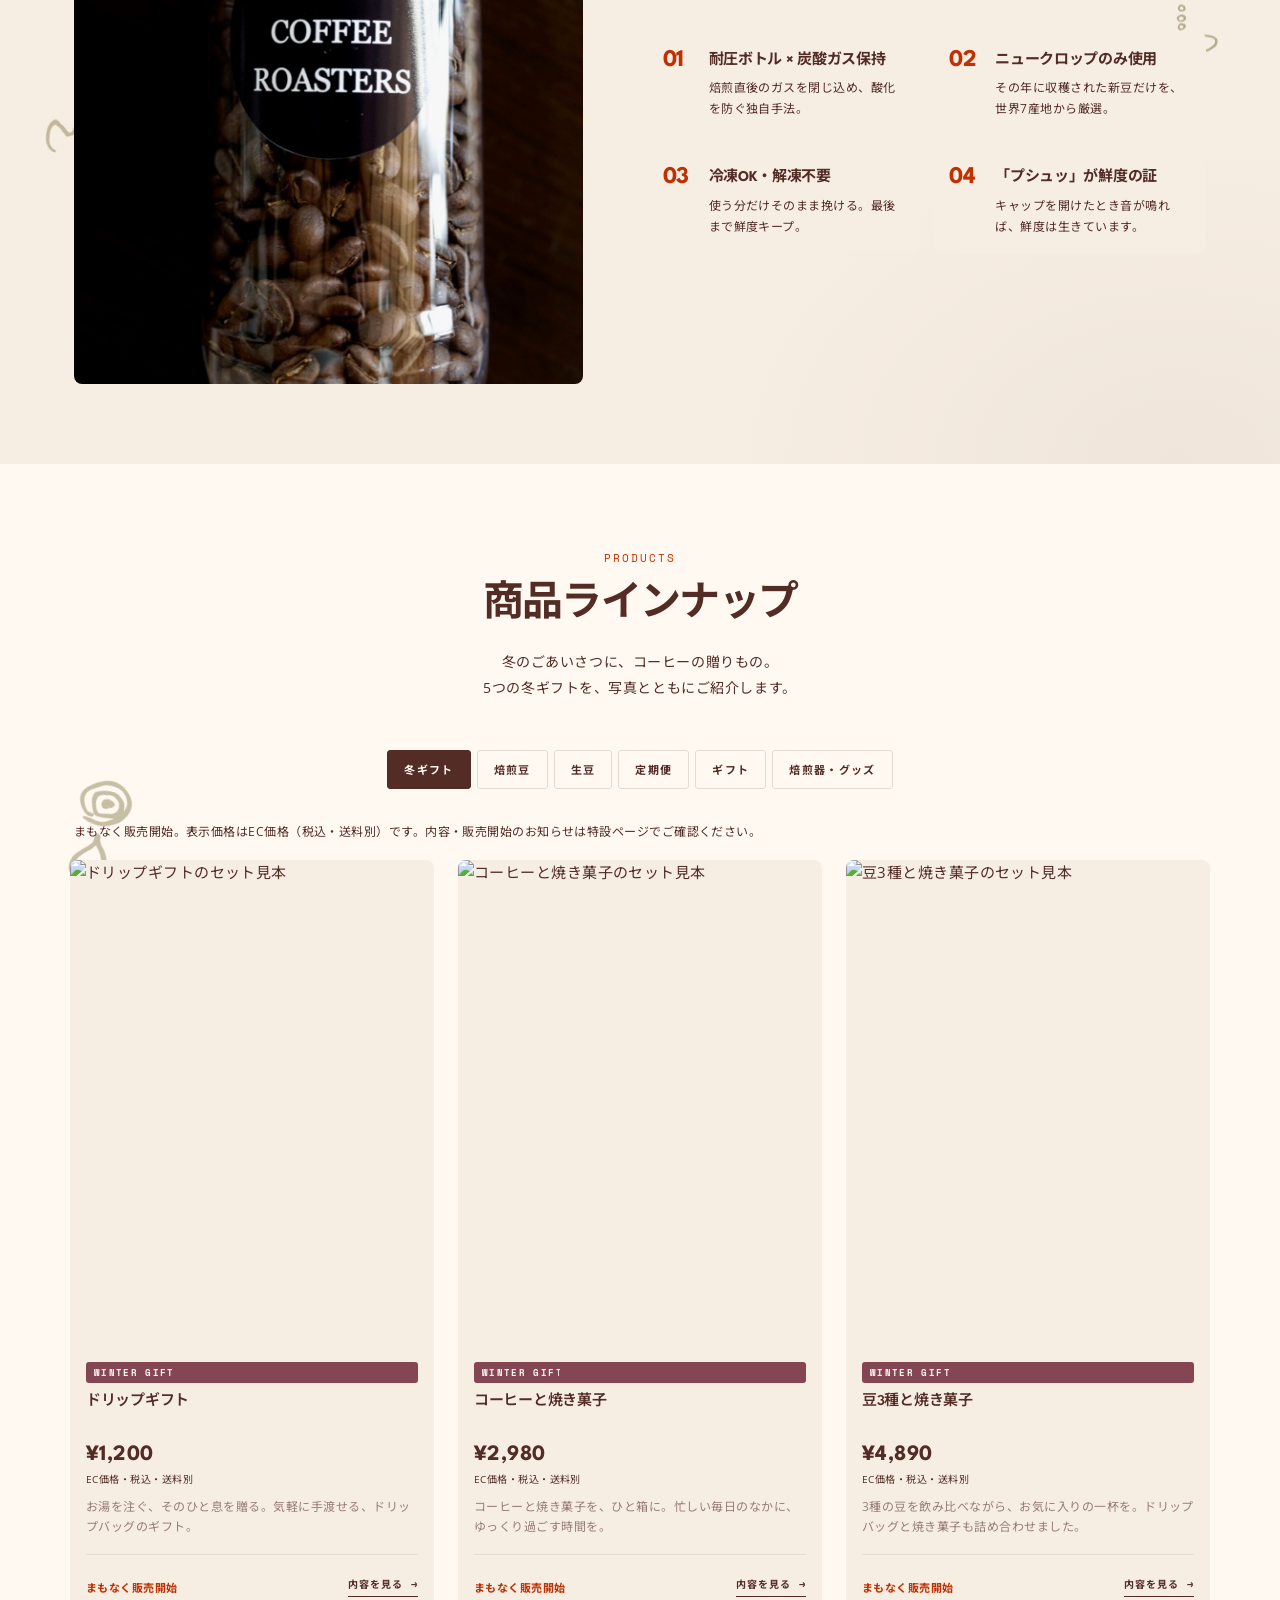
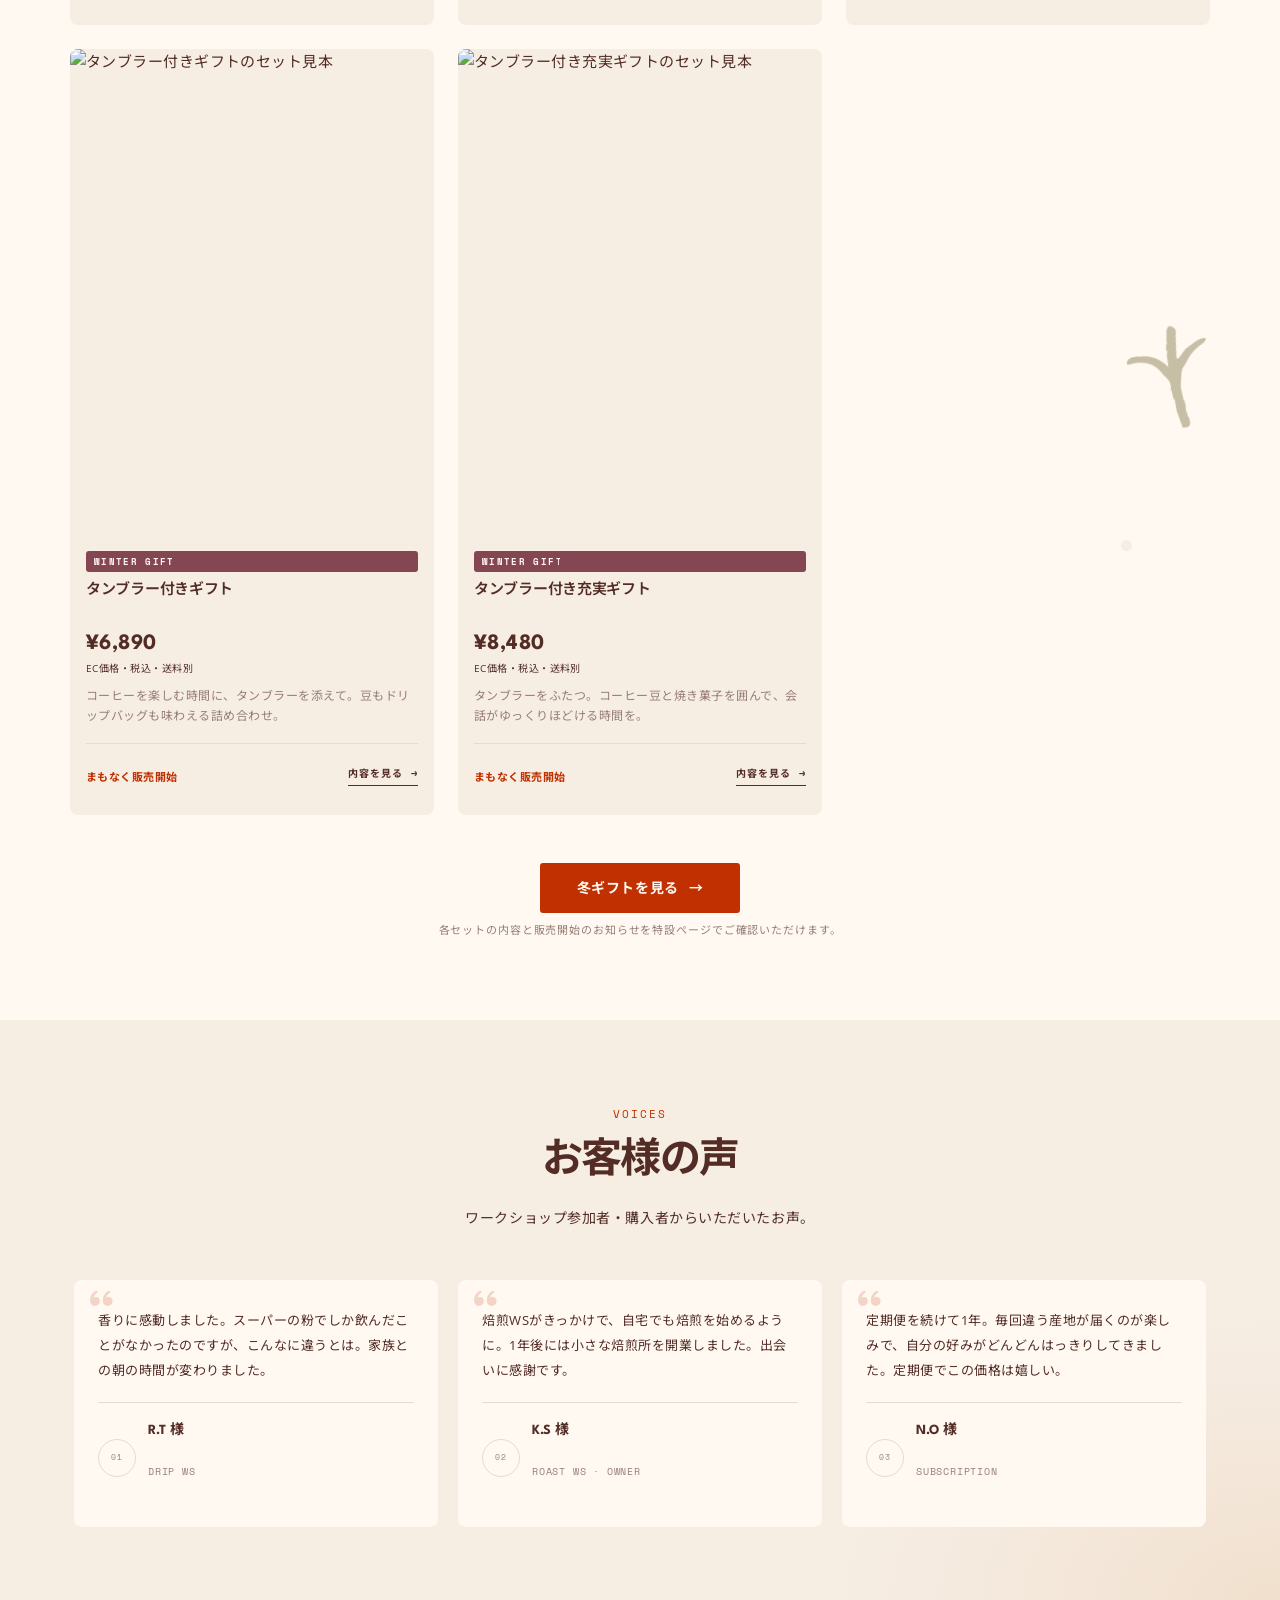
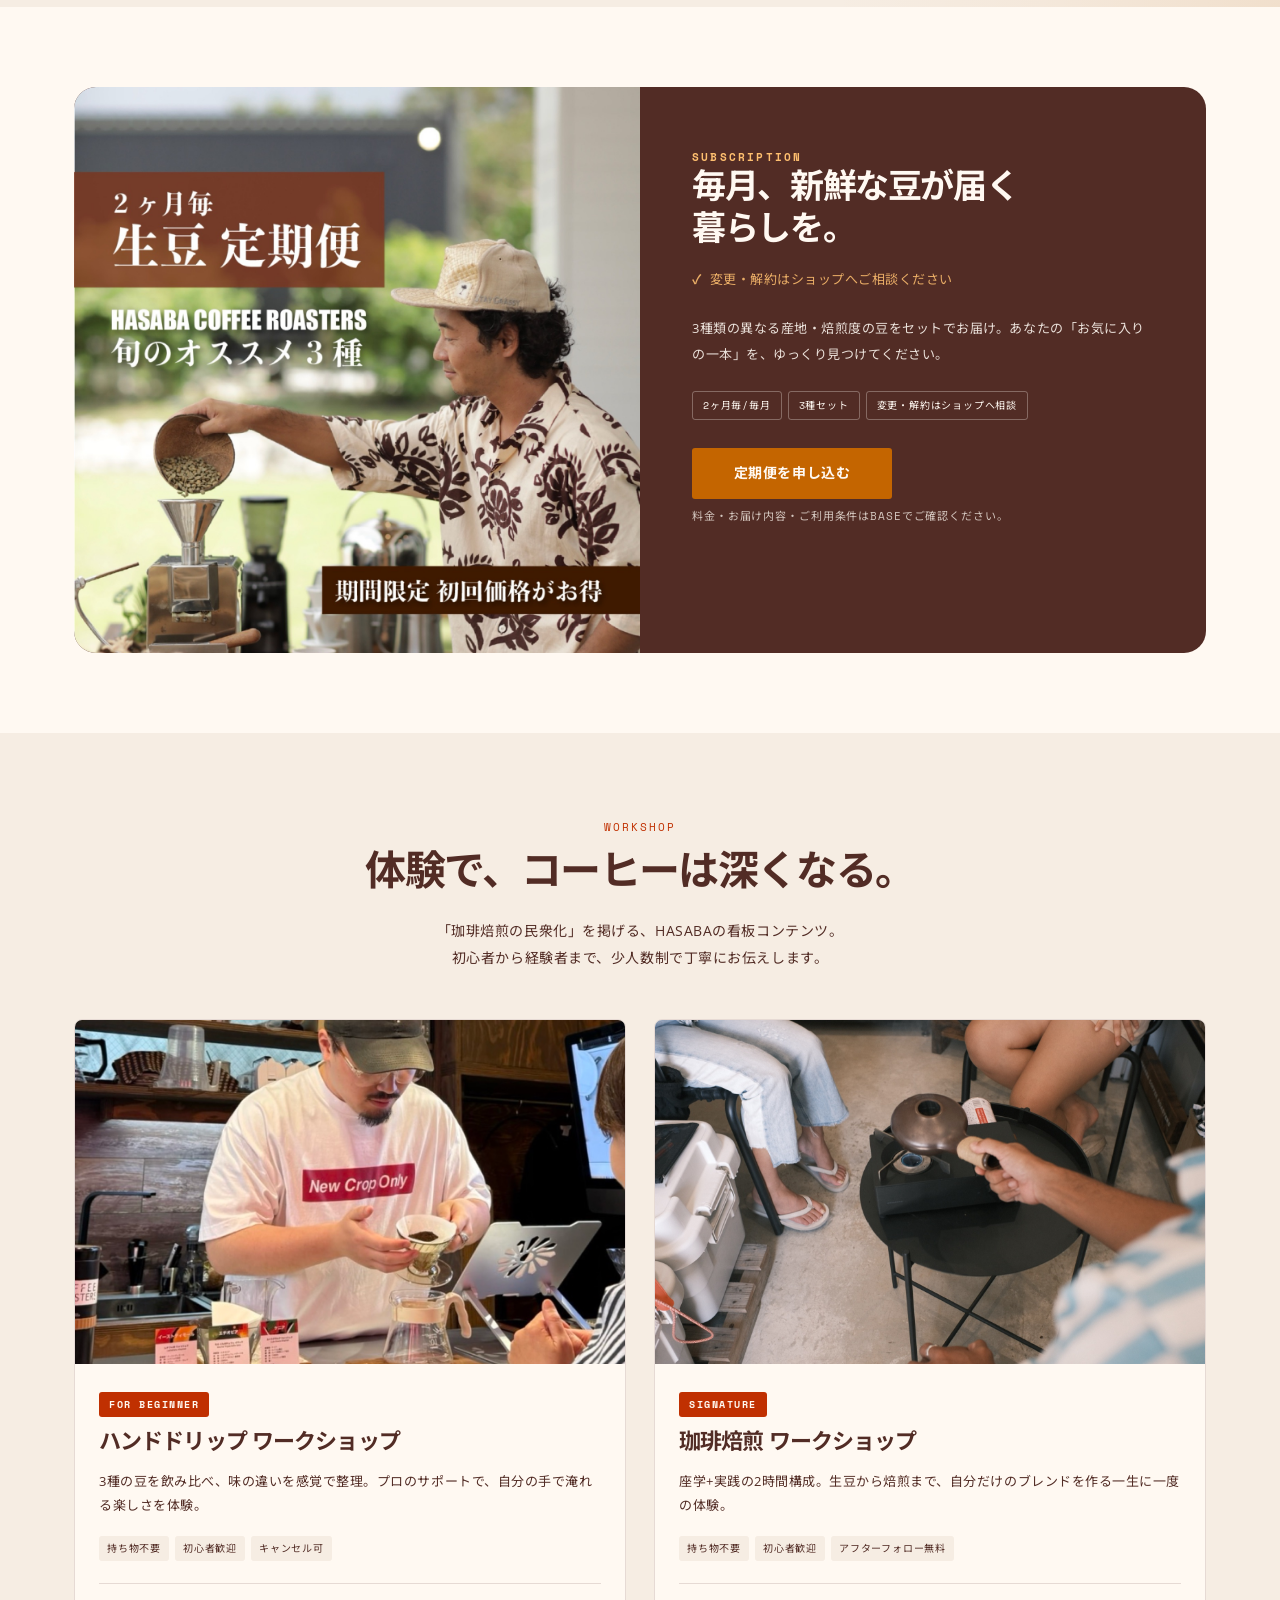
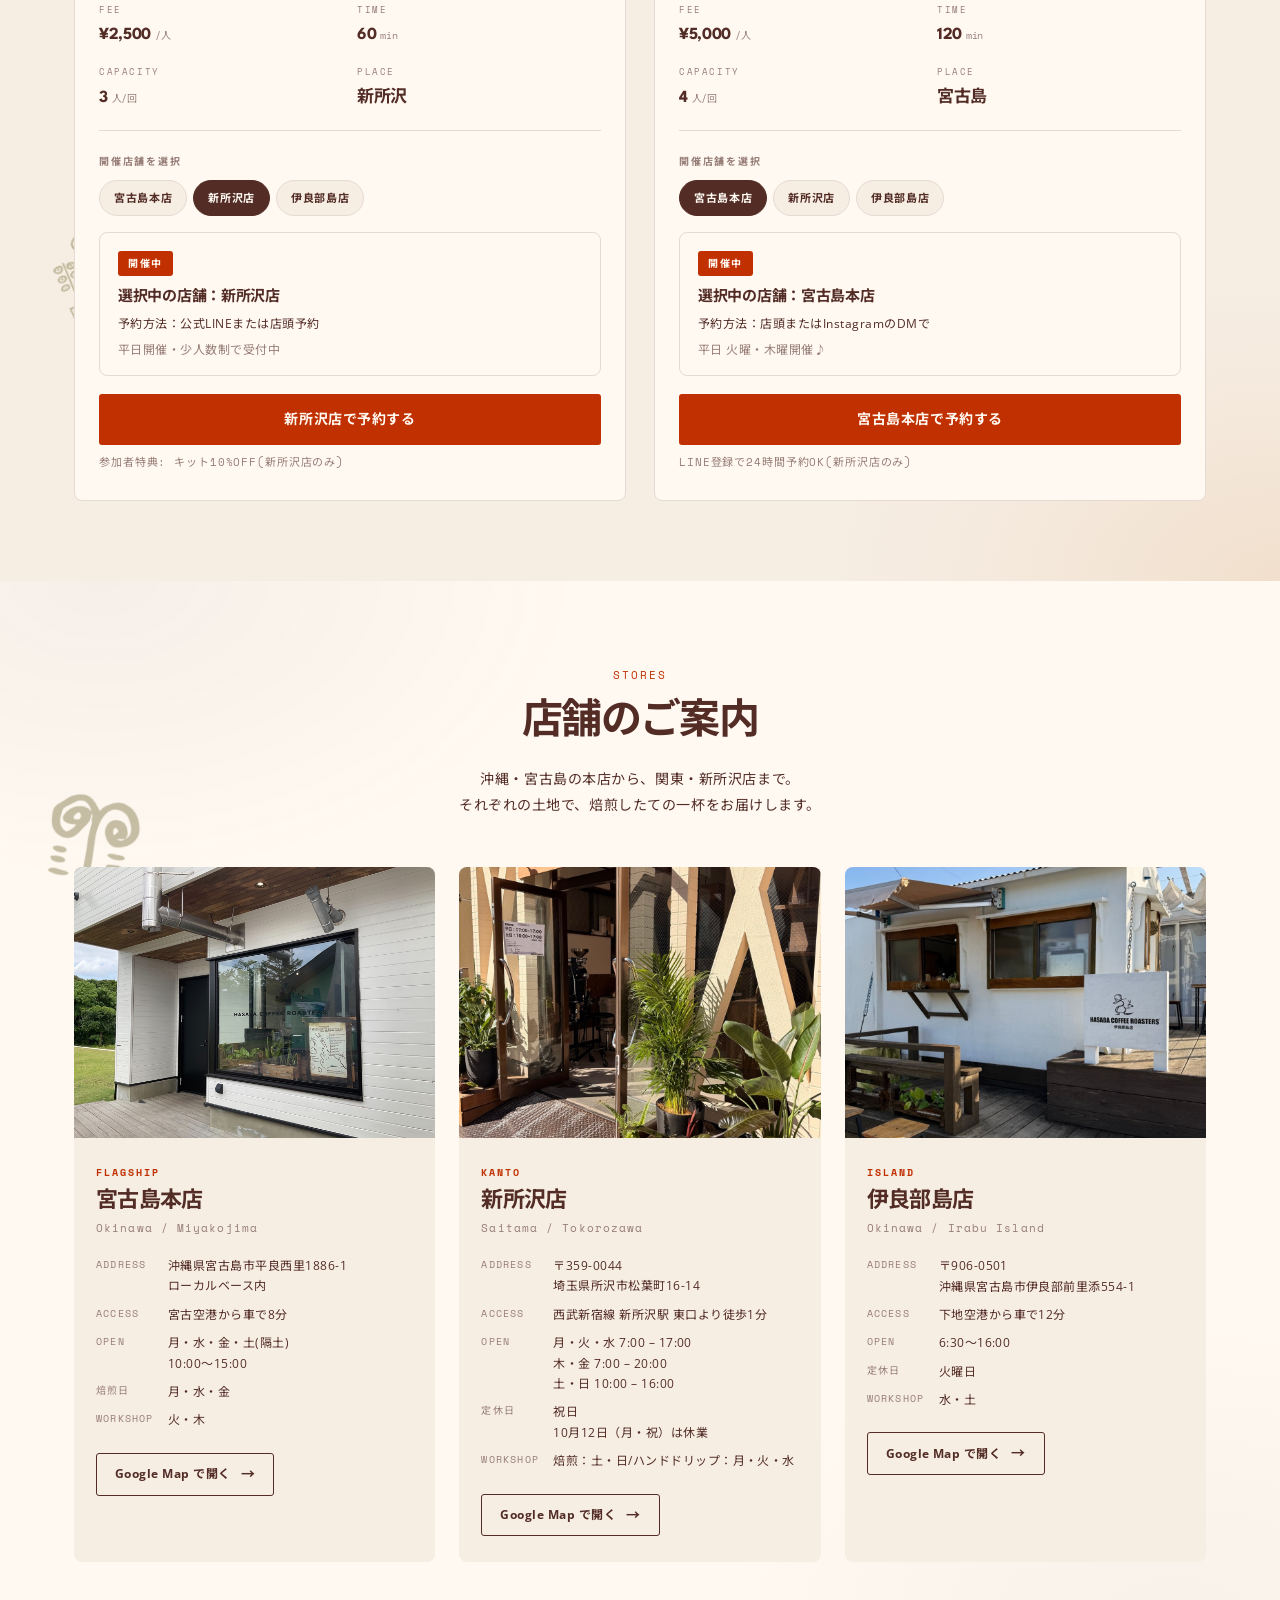
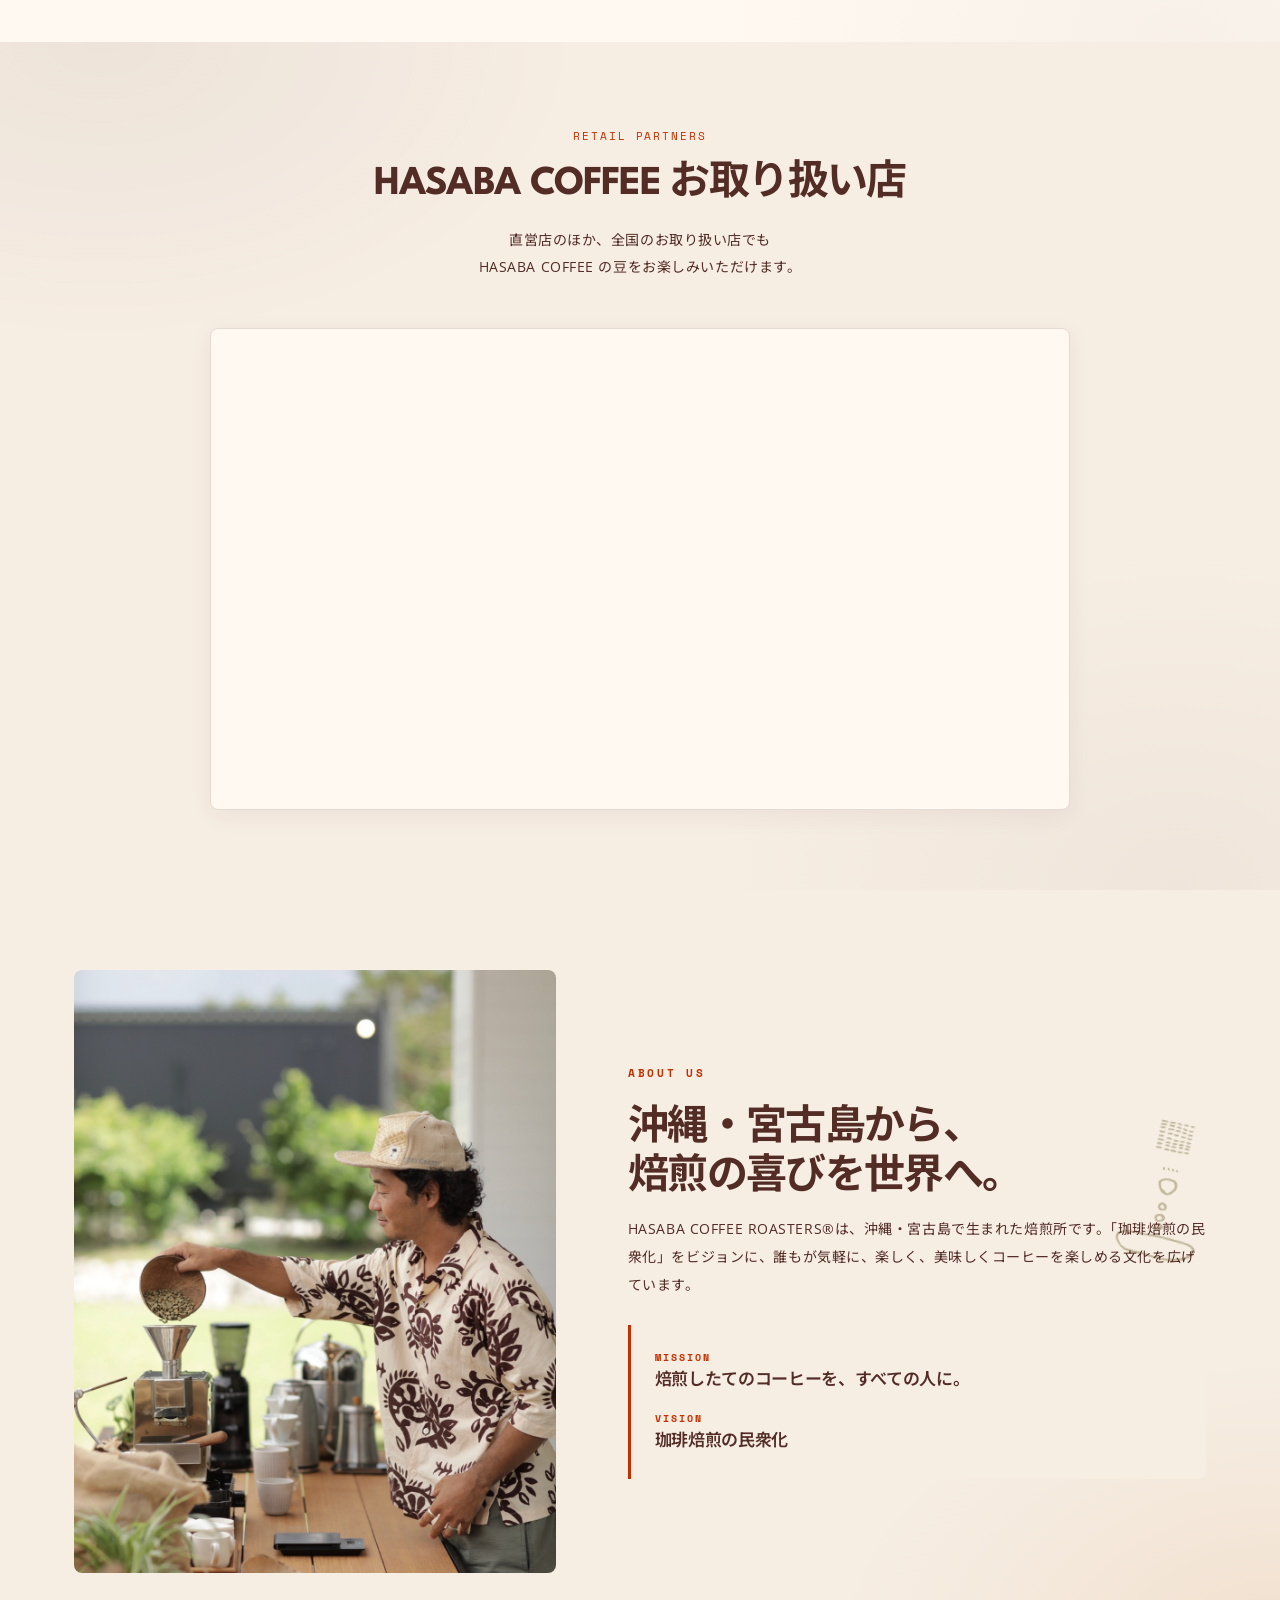
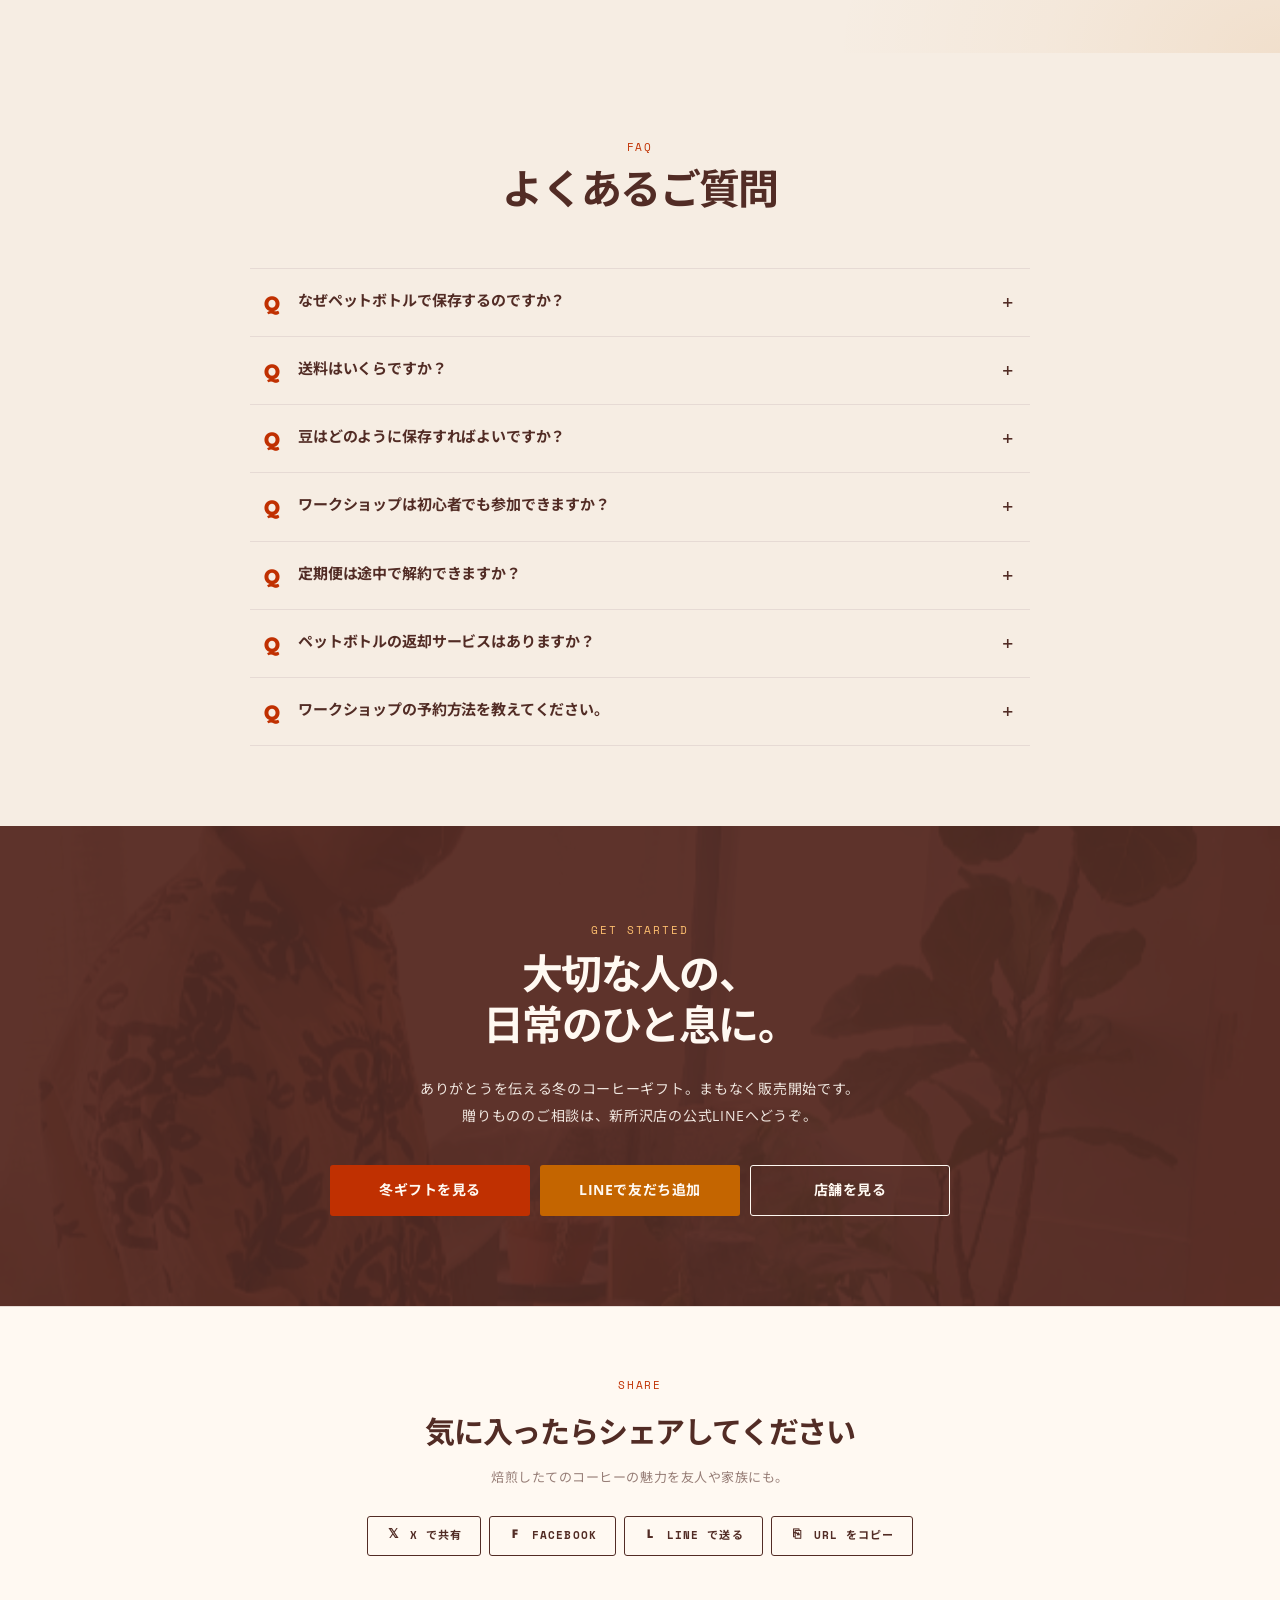
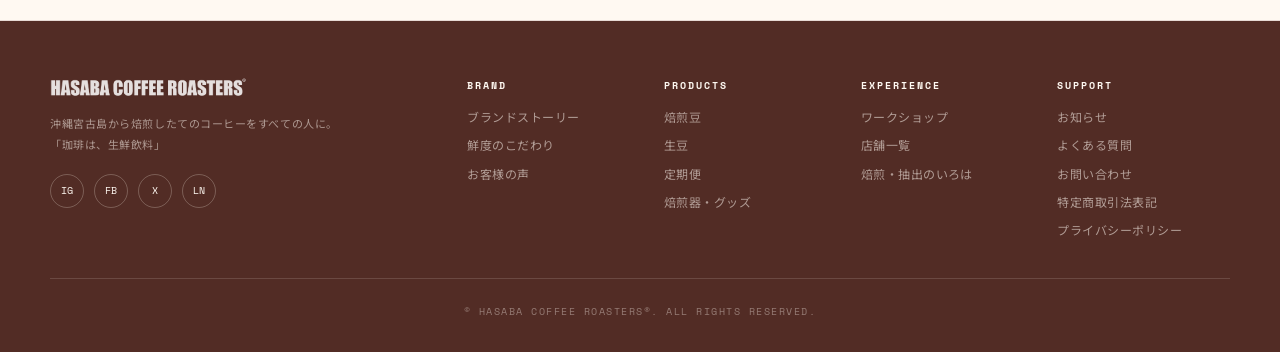
==== commit 887db761: "Feature upcoming winter gifts with reversible seasonal presentation" ====
--- a/index.html
+++ b/index.html
@@ -1,5 +1,5 @@
 <!DOCTYPE html>
-<html lang="ja">
+<html lang="ja" data-campaign="winter-gift-2026">
 <head>
 <meta charset="UTF-8" />
 <meta name="viewport" content="width=device-width, initial-scale=1.0" />
@@ -1851,6 +1851,50 @@
     .hero-ctas .btn { padding-top: 13px; padding-bottom: 13px; }
   }
 
+
+  /* Seasonal presentation: set html data-campaign="regular" to restore normal content. */
+  html[data-campaign="winter-gift-2026"] [data-campaign-only="regular"],
+  html:not([data-campaign="winter-gift-2026"]) [data-campaign-only="winter"] { display: none !important; }
+  #winter-gifts, #store-shintoko { scroll-margin-top: 90px; }
+  .winter-notice { padding: 64px 0; background: var(--color-warm-beige); }
+  .winter-notice-inner { display: grid; grid-template-columns: 1.15fr .85fr; gap: 64px; align-items: center; }
+  .winter-notice h2 { font-family: var(--font-display); font-size: clamp(30px, 3.7vw, 48px); line-height: 1.5; margin: 20px 0; }
+  .winter-notice p { font-size: 14px; line-height: 2; }
+  .winter-notice .winter-status { display: inline-block; color: var(--color-roast-red); border: 1px solid currentColor; border-radius: var(--radius-badge); font-weight: 700; padding: 5px 14px; margin-bottom: 16px; }
+  .winter-notice .winter-actions { display: flex; gap: 12px; flex-wrap: wrap; margin: 26px 0 14px; }
+  .winter-notice .winter-note { font-size: 12px; color: var(--color-muted-taupe); }
+  .winter-notice-image { margin: 0; max-width: 360px; justify-self: center; }
+  .winter-notice-image img { display: block; width: 100%; height: auto; aspect-ratio: 3/4; object-fit: contain; border-radius: var(--radius-card); }
+  .winter-notice-image figcaption { font-size: 11px; margin-top: 8px; text-align: center; }
+  .product-slider.is-winter-grid { display: grid; grid-template-columns: repeat(3, minmax(0, 1fr)); gap: 24px; overflow: visible; scroll-snap-type: none; cursor: auto; padding: 0; }
+  .product-slider.is-winter-grid .product-card { width: auto; min-width: 0; flex: initial; }
+  .product-card-winter { display: flex; flex-direction: column; }
+  .product-card-winter .winter-product-photo { display: block; }
+  .product-card-winter .winter-product-photo img { display: block; width: 100%; aspect-ratio: 3/4; object-fit: contain; }
+  .product-card-winter .product-card-body { display: flex; flex: 1; flex-direction: column; }
+  .product-card-winter .product-name { min-height: 2.8em; line-height: 1.4; }
+  .product-card-winter .product-desc { margin: 10px 0 16px; }
+  .product-card-winter .product-card-footer { margin-top: auto; }
+  .winter-card-state { font-size: 11px; color: var(--color-roast-red); font-weight: 700; margin: 12px 0 8px; }
+  .winter-card-price { font-family: var(--font-display); font-size: 22px; font-weight: 700; line-height: 1.5; }
+  .winter-card-price small { font-family: var(--font-body); font-size: 10px; font-weight: 400; display: block; }
+  .product-slider-controls[hidden] { display: none !important; }
+  @media (max-width: 719px) {
+    .winter-notice { padding: 40px 0; }
+    .winter-notice-inner { grid-template-columns: 1fr; gap: 28px; }
+    .winter-notice h2 { font-size: 30px; }
+    .winter-notice-image { max-width: 280px; }
+    .winter-notice .winter-actions { flex-direction: column; }
+    .winter-notice .winter-actions .btn { width: 100%; }
+    .product-slider.is-winter-grid { grid-template-columns: repeat(2, minmax(0, 1fr)); gap: 18px 12px; }
+    .product-card-winter .product-card-body { padding: 13px 10px 16px; }
+    .product-card-winter .product-name { font-size: 14px; min-height: 3em; }
+    .product-card-winter .product-desc { display: none; }
+    .product-card-winter .winter-card-price { font-size: 21px; }
+    .product-card-winter .btn-text { font-size: 12px; padding-block: 10px; min-height: 44px; display: inline-flex; align-items: center; }
+    .product-card-winter .product-roast { font-size: 8px; align-self: flex-start; }
+  }
+
 </style>
 
 <!-- Google tag (gtag.js) -->
@@ -1882,7 +1926,8 @@
         <li><a href="#faq">FAQ</a></li>
       </ul>
     </nav>
-    <a href="https://hasabacoffee.theshop.jp/" target="_blank" rel="noopener" class="btn btn-primary header-cta">コーヒー豆を購入</a>
+    <a data-campaign-only="regular" href="https://hasabacoffee.theshop.jp/" target="_blank" rel="noopener" class="btn btn-primary header-cta">コーヒー豆を購入</a>
+      <a data-campaign-only="winter" href="https://shintoko.hasabacoffee.com/" target="_blank" rel="noopener" class="btn btn-primary header-cta">冬ギフトを見る</a>
     <button class="menu-toggle" aria-label="メニュー" aria-expanded="false">
       <span></span><span></span><span></span>
     </button>
@@ -1897,16 +1942,17 @@
     </button>
     <div class="mobile-nav-inner">
       <div class="mobile-cta-group">
-        <a href="https://hasabacoffee.theshop.jp/" target="_blank" rel="noopener" class="btn btn-primary">コーヒー豆を購入する</a>
+        <a data-campaign-only="regular" href="https://hasabacoffee.theshop.jp/" target="_blank" rel="noopener" class="btn btn-primary">コーヒー豆を購入する</a>
+      <a data-campaign-only="winter" href="https://shintoko.hasabacoffee.com/" target="_blank" rel="noopener" class="btn btn-primary">冬ギフトを見る</a>
         <a href="https://lin.ee/oGAqwMo" target="_blank" rel="noopener" class="btn btn-mellow">LINEで友だち追加</a>
       </div>
       <div class="mobile-nav-section">
         <h5 class="mobile-nav-heading">Products / 商品</h5>
         <ul>
           <li><a href="#products">商品ラインナップ</a></li>
-          <li><a href="#starter">3種飲み比べセット</a></li>
+          <li><a href="#starter" data-campaign-only="regular">3種飲み比べセット</a></li>
           <li><a href="#subscription">定期便</a></li>
-          <li><a href="#gift">ギフト</a></li>
+          <li><a href="#gift" data-campaign-only="regular">ギフト</a><a href="#winter-gifts" data-campaign-only="winter">冬ギフト</a></li>
         </ul>
       </div>
       <div class="mobile-nav-section">
@@ -1982,17 +2028,19 @@
     </p>
     <p class="hero-subtitle">沖縄・宮古島発、ニュークロップだけを焙煎後すぐに全国へ。<br />フレッシュな香りをそのままご自宅へお届けします。</p>
     <div class="hero-ctas">
-      <a href="https://hasabacoffee.theshop.jp/" target="_blank" rel="noopener" class="btn btn-primary">コーヒー豆を通販で買う</a>
+      <a data-campaign-only="regular" href="https://hasabacoffee.theshop.jp/" target="_blank" rel="noopener" class="btn btn-primary">コーヒー豆を通販で買う</a>
+      <a data-campaign-only="winter" href="https://shintoko.hasabacoffee.com/" target="_blank" rel="noopener" class="btn btn-primary">冬ギフトを見る</a>
       <a href="https://www.google.com/maps/place/HASABA+COFFEE+%E6%96%B0%E6%89%80%E6%B2%A2%E5%BA%97/@35.807828,139.4573459,17z/data=!3m1!5s0x6018ddc548f602e7:0x3e7e6f789235bbb6!4m15!1m8!3m7!1s0x6018ddc54861b555:0x8bf08e8c848a8506!2z44CSMzU5LTAwNDQg5Z-8546J55yM5omA5rKi5biC5p2-6JGJ55S677yR77yW4oiS77yR77yU!3b1!8m2!3d35.807828!4d139.4573459!16s%2Fg%2F12hk9c22k!3m5!1s0x6018dd5656f66507:0x386c0ee9c1a4a0dc!8m2!3d35.8077914!4d139.4573781!16s%2Fg%2F11yj_97h43" target="_blank" rel="noopener" class="btn btn-ghost-light">新所沢店の地図・行き方</a>
           <a href="#workshop" class="btn btn-ghost-light">ワークショップを予約する</a>
     </div>
-    <p class="hero-microcopy">定期便あり・全国発送OK</p>
+    <p class="hero-microcopy" data-campaign-only="regular">定期便あり・全国発送OK</p>
+    <p class="hero-microcopy" data-campaign-only="winter">冬のコーヒーギフト、まもなく販売開始</p>
   </div>
   <div class="hero-scroll">SCROLL</div>
 </section>
 
 <!-- Store access and online shopping -->
-<section id="shintoko-guide" class="shintoko-guide" aria-labelledby="shintoko-guide-title">
+<section id="shintoko-guide" data-campaign-only="regular" class="shintoko-guide" aria-labelledby="shintoko-guide-title">
   <div class="container">
     <span class="section-label">Shintokorozawa</span>
     <h2 id="shintoko-guide-title">新所沢店をお探しの方へ</h2>
@@ -2018,6 +2066,29 @@
       </div>
       <iframe class="shintoko-map" src="https://www.google.com/maps?q=%E5%9F%BC%E7%8E%89%E7%9C%8C%E6%89%80%E6%B2%A2%E5%B8%82%E6%9D%BE%E8%91%89%E7%94%BA16-14&amp;output=embed" title="新所沢店のアクセス地図" loading="lazy" referrerpolicy="no-referrer-when-downgrade"></iframe>
     </div>
+  </div>
+</section>
+
+
+<!-- Winter gift notice; original Shintoko guidance above remains available in regular mode. -->
+<section id="winter-gifts" class="winter-notice" data-campaign-only="winter" aria-labelledby="winter-gifts-title">
+  <div class="container winter-notice-inner">
+    <div>
+      <span class="section-label">Winter Gift 2026 · Shintoko</span>
+      <h2 id="winter-gifts-title">この冬、ひと息つく<br />時間を贈ろう。</h2>
+      <p class="winter-status">まもなく販売開始</p>
+      <p>ありがとうの気持ちに、コーヒーの香りを添えて。<br />コーヒーと焼き菓子、3色から選べるタンブラー。<br />新所沢店から、5つの冬ギフトをご紹介します。</p>
+      <div class="winter-actions">
+        <a class="btn btn-primary btn-arrow" href="https://shintoko.hasabacoffee.com/" target="_blank" rel="noopener">冬ギフト特設ページを見る</a>
+        <a class="btn btn-ghost" href="#products">5つのギフトを見る</a>
+      </div>
+      <p class="winter-note">フィナンシェの準備が整い次第、販売を開始します。<br />開始日は決まり次第、特設ページでご案内します。</p>
+      <p class="winter-note"><a href="#store-shintoko">新所沢店の場所・営業時間はこちら →</a></p>
+    </div>
+    <figure class="winter-notice-image">
+      <a href="https://shintoko.hasabacoffee.com/#gift-4" target="_blank" rel="noopener" aria-label="豆3種と焼き菓子のセット内容を見る"><img src="https://shintoko.hasabacoffee.com/assets/gift-4.webp" width="1086" height="1448" loading="lazy" alt="豆3種とドリップバッグ、焼き菓子の冬ギフト" /></a>
+      <figcaption>豆3種と焼き菓子 ／ 写真はセットの見本です。</figcaption>
+    </figure>
   </div>
 </section>
 
@@ -2180,10 +2251,11 @@
     <div class="section-head center reveal">
       <span class="section-label">Products</span>
       <h2 class="section-title">商品ラインナップ</h2>
-      <p class="section-lead">産地ごとに表情の異なる、選び抜かれた7つの豆。<br />焙煎度合いと産地の組合わせで、あなたの一杯が決まります。</p>
+      <p data-campaign-only="regular" class="section-lead">産地ごとに表情の異なる、選び抜かれた7つの豆。<br />焙煎度合いと産地の組合わせで、あなたの一杯が決まります。</p>
+      <p class="section-lead" data-campaign-only="winter">冬のごあいさつに、コーヒーの贈りもの。<br />5つの冬ギフトを、写真とともにご紹介します。</p>
     </div>
 
-    <div id="starter" class="starter reveal">
+    <div id="starter" class="starter reveal" data-campaign-only="regular">
       <div class="img-slot starter-img aspect-16-10" data-fallback="[ STARTER ・ 3種お試しセット ]">
         <img src="images/starter.jpg" alt="3種お試しセット" loading="lazy" />
       </div>
@@ -2204,6 +2276,7 @@
     </div>
 
     <div class="product-tabs reveal" role="tablist" aria-label="商品カテゴリー">
+      <button class="product-tab" data-campaign-only="winter" data-category="winter" role="tab" aria-selected="false">冬ギフト</button>
       <button class="product-tab is-active" data-category="roasted" role="tab" aria-selected="true">焙煎豆</button>
       <button class="product-tab" data-category="green" role="tab" aria-selected="false">生豆</button>
       <button class="product-tab" data-category="subscription" role="tab" aria-selected="false">定期便</button>
@@ -2211,7 +2284,7 @@
       <button class="product-tab" data-category="goods" role="tab" aria-selected="false">焙煎器・グッズ</button>
     </div>
 
-    <p class="base-widget-note">商品画像・価格はBASEから読み込んで表示しています。在庫・送料・発送目安は、各商品の「BASEで確認」からご確認ください。</p>
+    <p class="base-widget-note" id="product-catalog-note">商品画像・価格はBASEから読み込んで表示しています。在庫・送料・発送目安は、各商品の「BASEで確認」からご確認ください。</p>
     <div class="product-slider-wrap reveal">
       <div class="product-slider-controls">
         <button class="slider-btn slider-prev" type="button" aria-label="前の商品へ"><span aria-hidden="true">←</span></button>
@@ -2224,8 +2297,10 @@
 
     <div class="products-cta reveal">
       <div class="cta-stack">
-        <a href="https://hasabacoffee.theshop.jp/" target="_blank" rel="noopener" class="btn btn-primary btn-arrow">すべての商品を見る</a>
-        <span class="cta-microcopy">価格・在庫・送料はBASEの商品ページでご確認ください。</span>
+        <a data-campaign-only="regular" href="https://hasabacoffee.theshop.jp/" target="_blank" rel="noopener" class="btn btn-primary btn-arrow">すべての商品を見る</a>
+      <a data-campaign-only="winter" href="https://shintoko.hasabacoffee.com/" target="_blank" rel="noopener" class="btn btn-primary btn-arrow">冬ギフトを見る</a>
+        <span class="cta-microcopy" data-campaign-only="regular">価格・在庫・送料はBASEの商品ページでご確認ください。</span>
+        <span class="cta-microcopy" data-campaign-only="winter">各セットの内容と販売開始のお知らせを特設ページでご確認いただけます。</span>
       </div>
     </div>
   </div>
@@ -2460,7 +2535,7 @@
         </div>
       </article>
 
-      <article class="store-card reveal parallax-card">
+      <article id="store-shintoko" class="store-card reveal parallax-card">
         <div class="img-slot store-card-img aspect-4-3" data-fallback="[ STORE ・ 新所沢店 ]">
           <img src="images/store-shintoko.jpg" alt="HASABA COFFEE 新所沢店" loading="lazy" />
         </div>
@@ -2701,10 +2776,13 @@
 <section id="contact" class="final-cta">
   <div class="final-cta-inner reveal">
     <span class="section-label">Get Started</span>
-    <h2>「焙煎したて」の<br />一杯から始めませんか。</h2>
-    <p>オンラインショップで気軽に、店舗でじっくりと、ワークショップで深く。<br />ご質問・ご相談は公式LINEからどうぞ。</p>
+    <h2 data-campaign-only="regular">「焙煎したて」の<br />一杯から始めませんか。</h2>
+    <h2 data-campaign-only="winter">大切な人の、<br />日常のひと息に。</h2>
+    <p data-campaign-only="regular">オンラインショップで気軽に、店舗でじっくりと、ワークショップで深く。<br />ご質問・ご相談は公式LINEからどうぞ。</p>
+    <p data-campaign-only="winter">ありがとうを伝える冬のコーヒーギフト。まもなく販売開始です。<br />贈りもののご相談は、新所沢店の公式LINEへどうぞ。</p>
     <div class="final-cta-buttons">
-      <a href="https://hasabacoffee.theshop.jp/" target="_blank" rel="noopener" class="btn btn-primary">コーヒー豆を購入する</a>
+      <a data-campaign-only="regular" href="https://hasabacoffee.theshop.jp/" target="_blank" rel="noopener" class="btn btn-primary">コーヒー豆を購入する</a>
+      <a data-campaign-only="winter" href="https://shintoko.hasabacoffee.com/" target="_blank" rel="noopener" class="btn btn-primary">冬ギフトを見る</a>
       <a href="https://lin.ee/oGAqwMo" target="_blank" rel="noopener" class="btn btn-mellow">LINEで友だち追加</a>
       <a href="#stores" class="btn btn-ghost-light">店舗を見る</a>
     </div>
@@ -2804,13 +2882,14 @@
      STICKY MOBILE CTA
      ========================================================= -->
 <!-- Floating Gift Button (mobile only) -->
-<a href="#gift" class="floating-gift" aria-label="ギフトラインナップを見る">ギフト</a>
+<a href="#gift" class="floating-gift" aria-label="ギフトラインナップを見る"><span data-campaign-only="regular">ギフト</span><span data-campaign-only="winter">冬ギフト</span></a>
 
 <div class="sticky-cta" id="sticky-cta">
-  <a href="https://hasabacoffee.theshop.jp/" target="_blank" rel="noopener" class="sticky-primary">
+  <a data-campaign-only="regular" href="https://hasabacoffee.theshop.jp/" target="_blank" rel="noopener" class="sticky-primary">
     豆を購入する
     <small>全国発送・定期便あり</small>
   </a>
+  <a data-campaign-only="winter" href="https://shintoko.hasabacoffee.com/" target="_blank" rel="noopener" class="sticky-primary">冬ギフトを見る<small>まもなく販売開始</small></a>
   <a href="https://www.google.com/maps/place/HASABA+COFFEE+%E6%96%B0%E6%89%80%E6%B2%A2%E5%BA%97/@35.807828,139.4573459,17z/data=!3m1!5s0x6018ddc548f602e7:0x3e7e6f789235bbb6!4m15!1m8!3m7!1s0x6018ddc54861b555:0x8bf08e8c848a8506!2z44CSMzU5LTAwNDQg5Z-8546J55yM5omA5rKi5biC5p2-6JGJ55S677yR77yW4oiS77yR77yU!3b1!8m2!3d35.807828!4d139.4573459!16s%2Fg%2F12hk9c22k!3m5!1s0x6018dd5656f66507:0x386c0ee9c1a4a0dc!8m2!3d35.8077914!4d139.4573781!16s%2Fg%2F11yj_97h43" target="_blank" rel="noopener" class="sticky-mellow">
     新所沢店へ行く
     <small>東口徒歩1分</small>
@@ -2890,6 +2969,62 @@
     //{ category: 'goods', name: '宮古島やちむんマグ', label: 'Local', image: 'images/product-32.jpg' }
   ];
 
+  const IS_WINTER_GIFT = document.documentElement.dataset.campaign === 'winter-gift-2026';
+  const WINTER_GIFTS = [
+  {
+    "category": "winter",
+    "id": "1",
+    "name": "ドリップギフト",
+    "desc": "お湯を注ぐ、そのひと息を贈る。気軽に手渡せる、ドリップバッグのギフト。",
+    "label": "Winter Gift",
+    "image": "https://shintoko.hasabacoffee.com/assets/gift-1.webp",
+    "detailUrl": "https://shintoko.hasabacoffee.com/#gift-1",
+    "price": 1200
+  },
+  {
+    "category": "winter",
+    "id": "2",
+    "name": "コーヒーと焼き菓子",
+    "desc": "コーヒーと焼き菓子を、ひと箱に。忙しい毎日のなかに、ゆっくり過ごす時間を。",
+    "label": "Winter Gift",
+    "image": "https://shintoko.hasabacoffee.com/assets/gift-2.webp",
+    "detailUrl": "https://shintoko.hasabacoffee.com/#gift-2",
+    "price": 2980
+  },
+  {
+    "category": "winter",
+    "id": "4",
+    "name": "豆3種と焼き菓子",
+    "desc": "3種の豆を飲み比べながら、お気に入りの一杯を。ドリップバッグと焼き菓子も詰め合わせました。",
+    "label": "Winter Gift",
+    "image": "https://shintoko.hasabacoffee.com/assets/gift-4.webp",
+    "detailUrl": "https://shintoko.hasabacoffee.com/#gift-4",
+    "price": 4890
+  },
+  {
+    "category": "winter",
+    "id": "5",
+    "name": "タンブラー付きギフト",
+    "desc": "コーヒーを楽しむ時間に、タンブラーを添えて。豆もドリップバッグも味わえる詰め合わせ。",
+    "label": "Winter Gift",
+    "image": "https://shintoko.hasabacoffee.com/assets/gift-5.webp",
+    "detailUrl": "https://shintoko.hasabacoffee.com/#gift-5",
+    "price": 6890
+  },
+  {
+    "category": "winter",
+    "id": "6",
+    "name": "タンブラー付き充実ギフト",
+    "desc": "タンブラーをふたつ。コーヒー豆と焼き菓子を囲んで、会話がゆっくりほどける時間を。",
+    "label": "Winter Gift",
+    "image": "https://shintoko.hasabacoffee.com/assets/gift-6.webp",
+    "detailUrl": "https://shintoko.hasabacoffee.com/#gift-6",
+    "price": 8480
+  }
+];
+  // Withdrawn at the owner's request. Keep historical catalog entries above, but never relist them.
+  const WITHDRAWN_PRODUCT_IDS = ['143492554', '144074726', '144075973'];
+
   const SHOP_URL = 'https://hasabacoffee.theshop.jp/';
   const productSlider = document.getElementById('product-slider');
   const productTabs = document.querySelectorAll('.product-tab');
@@ -2934,6 +3069,13 @@
   }
 
   function renderProductCard(p) {
+    if (p.category === 'winter') {
+      return `<article class="product-card product-card-winter" data-badge="gift">
+        <a class="winter-product-photo" href="${escapeHtml(p.detailUrl)}" target="_blank" rel="noopener" aria-label="${escapeHtml(p.name)}の内容を見る"><img src="${escapeHtml(p.image)}" width="1086" height="1448" alt="${escapeHtml(p.name)}のセット見本" loading="lazy" /></a>
+        <div class="product-card-body"><span class="product-roast gift">Winter Gift</span><h4 class="product-name">${escapeHtml(p.name)}</h4>
+        <p class="winter-card-price">¥${Number(p.price).toLocaleString('ja-JP')}<small>EC価格・税込・送料別</small></p>
+        <p class="product-desc">${escapeHtml(p.desc)}</p><div class="product-card-footer"><p class="winter-card-state">まもなく販売開始</p><a class="btn-text" href="${escapeHtml(p.detailUrl)}" target="_blank" rel="noopener">内容を見る →</a></div></div></article>`;
+    }
     const badge = getBadgeClass(p);
     const widgetUrl = baseProductWidgetUrl(p.url);
     if (widgetUrl) {
@@ -2975,7 +3117,13 @@
     if (!productSlider) return;
     // Only the selected category exists in the DOM. Native lazy loading delays
     // off-screen widgets; there is no eager load of all 22 distinct EC products.
-    const items = PRODUCTS.filter(p => p.category === category);
+    const isWinter = IS_WINTER_GIFT && category === 'winter';
+    const items = isWinter ? WINTER_GIFTS : PRODUCTS.filter(p => p.category === category && !WITHDRAWN_PRODUCT_IDS.some(id => p.url === `https://hasabacoffee.theshop.jp/items/${id}`));
+    productSlider.classList.toggle('is-winter-grid', isWinter);
+    const controls = document.querySelector('.product-slider-controls');
+    if (controls) controls.hidden = isWinter;
+    const note = document.getElementById('product-catalog-note');
+    if (note) note.textContent = isWinter ? 'まもなく販売開始。表示価格はEC価格（税込・送料別）です。内容・販売開始のお知らせは特設ページでご確認ください。' : '商品画像・価格はBASEから読み込んで表示しています。在庫・送料・発送目安は、各商品の「BASEで確認」からご確認ください。';
     productSlider.innerHTML = items.map(renderProductCard).join('');
     bindImgFallback(productSlider);
     productSlider.scrollLeft = 0;
@@ -3061,7 +3209,20 @@
   });
 
   // Initial render
-  renderProducts('roasted');
+  const initialCategory = IS_WINTER_GIFT ? 'winter' : 'roasted';
+  productTabs.forEach(tab => {
+    const active = tab.dataset.category === initialCategory;
+    tab.classList.toggle('is-active', active);
+    tab.setAttribute('aria-selected', String(active));
+  });
+  renderProducts(initialCategory);
+  // Existing links to the hidden guide still lead to the actual store information.
+  function routeStoreGuide() {
+    if (IS_WINTER_GIFT && location.hash === '#shintoko-guide') document.getElementById('store-shintoko')?.scrollIntoView({block: 'start'});
+  }
+  routeStoreGuide();
+  window.addEventListener('hashchange', routeStoreGuide);
+  window.addEventListener('load', routeStoreGuide, {once: true});
 
   // =========================================================
   // Workshops: store selector per card
@@ -3323,7 +3484,7 @@
   if (floatingGift) {
     floatingGift.addEventListener('click', (e) => {
       e.preventDefault();
-      const giftTab = document.querySelector('.product-tab[data-category="gift"]');
+      const giftTab = document.querySelector(`.product-tab[data-category="${IS_WINTER_GIFT ? 'winter' : 'gift'}"]`);
       if (giftTab && !giftTab.classList.contains('is-active')) {
         giftTab.click();
       }
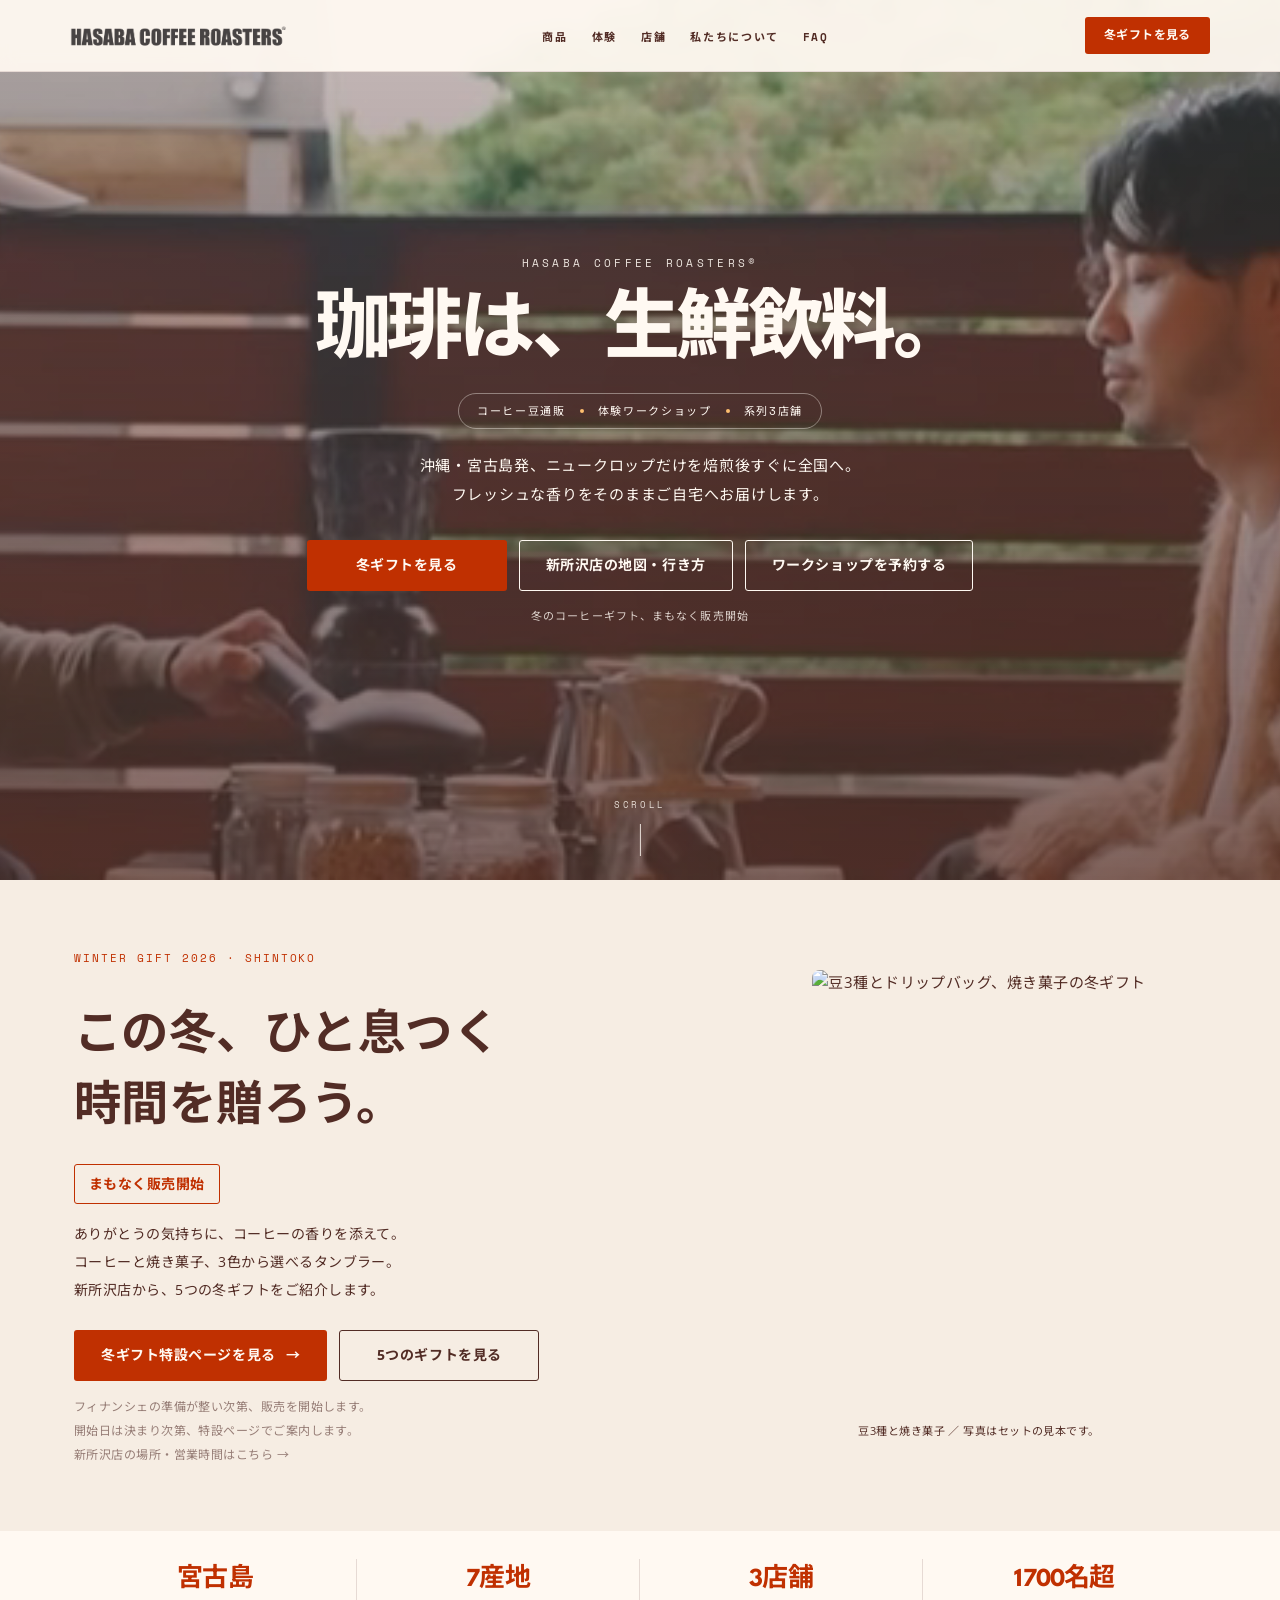
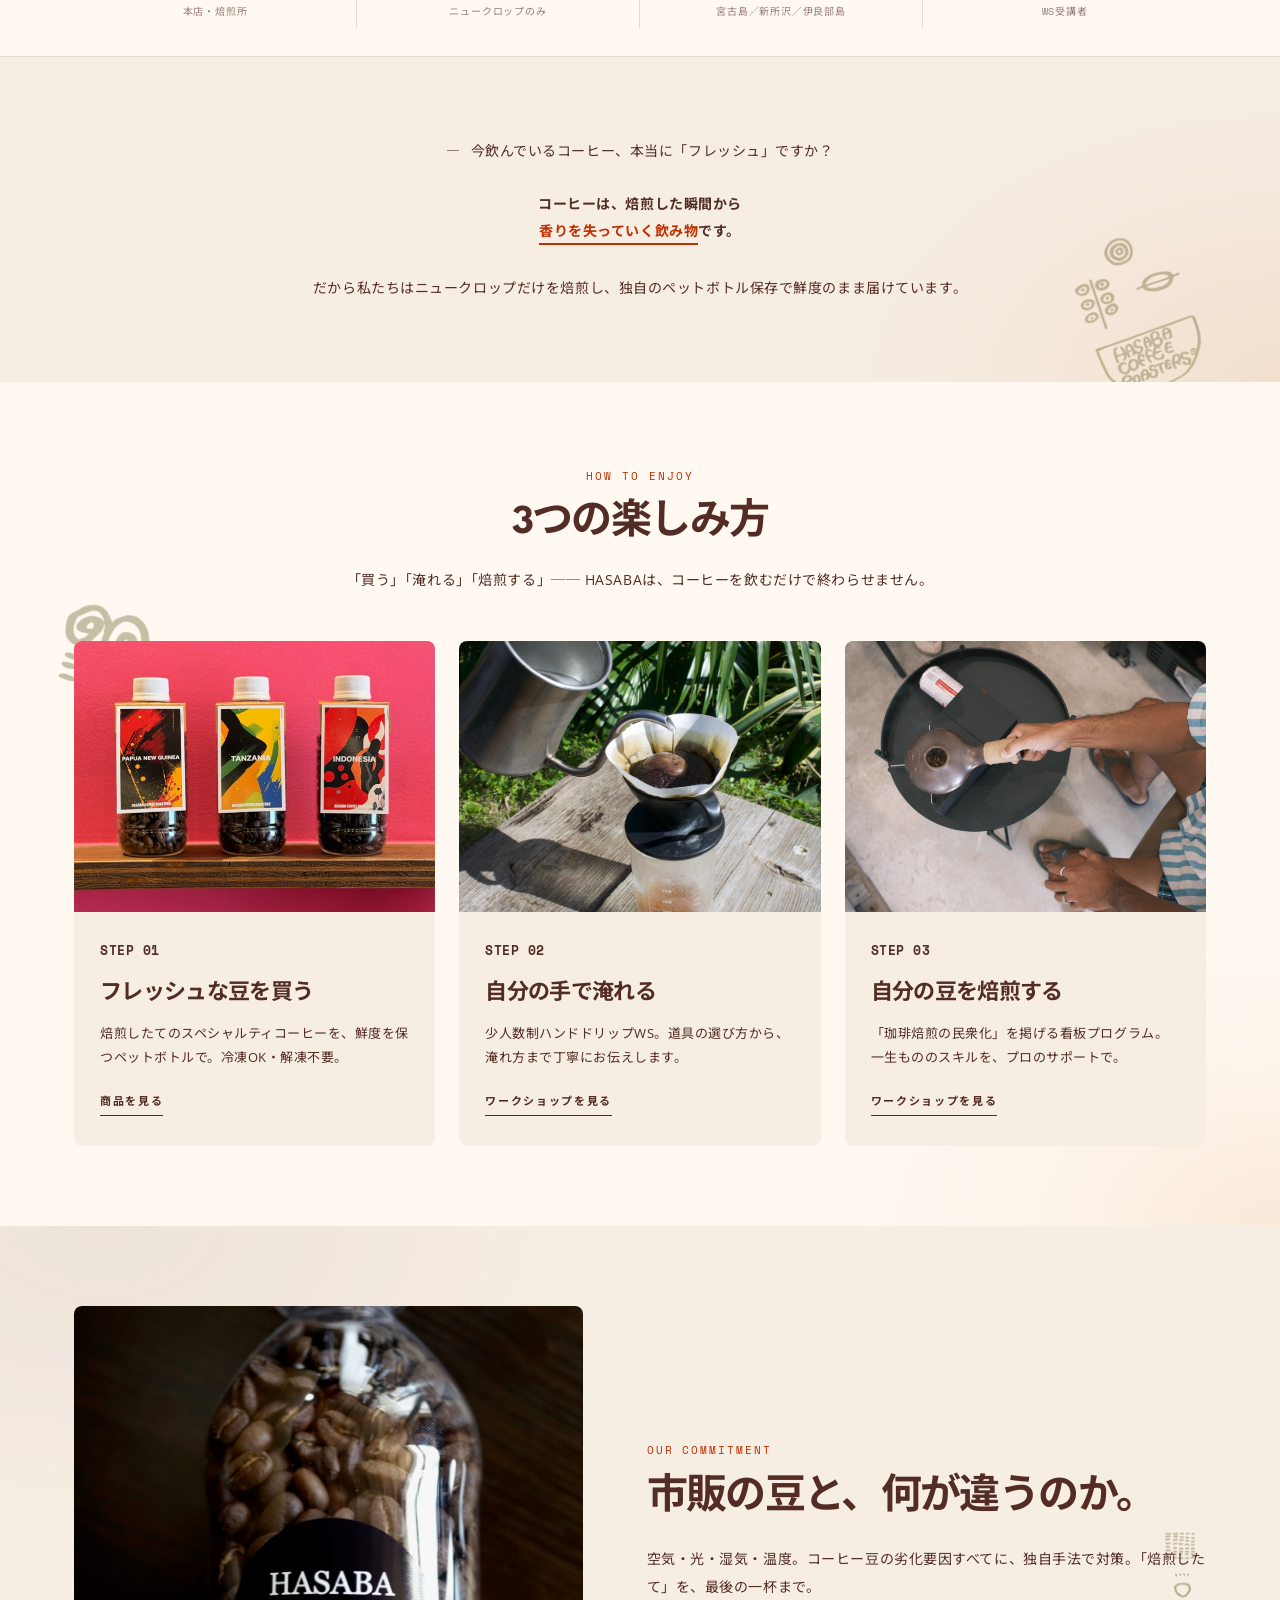
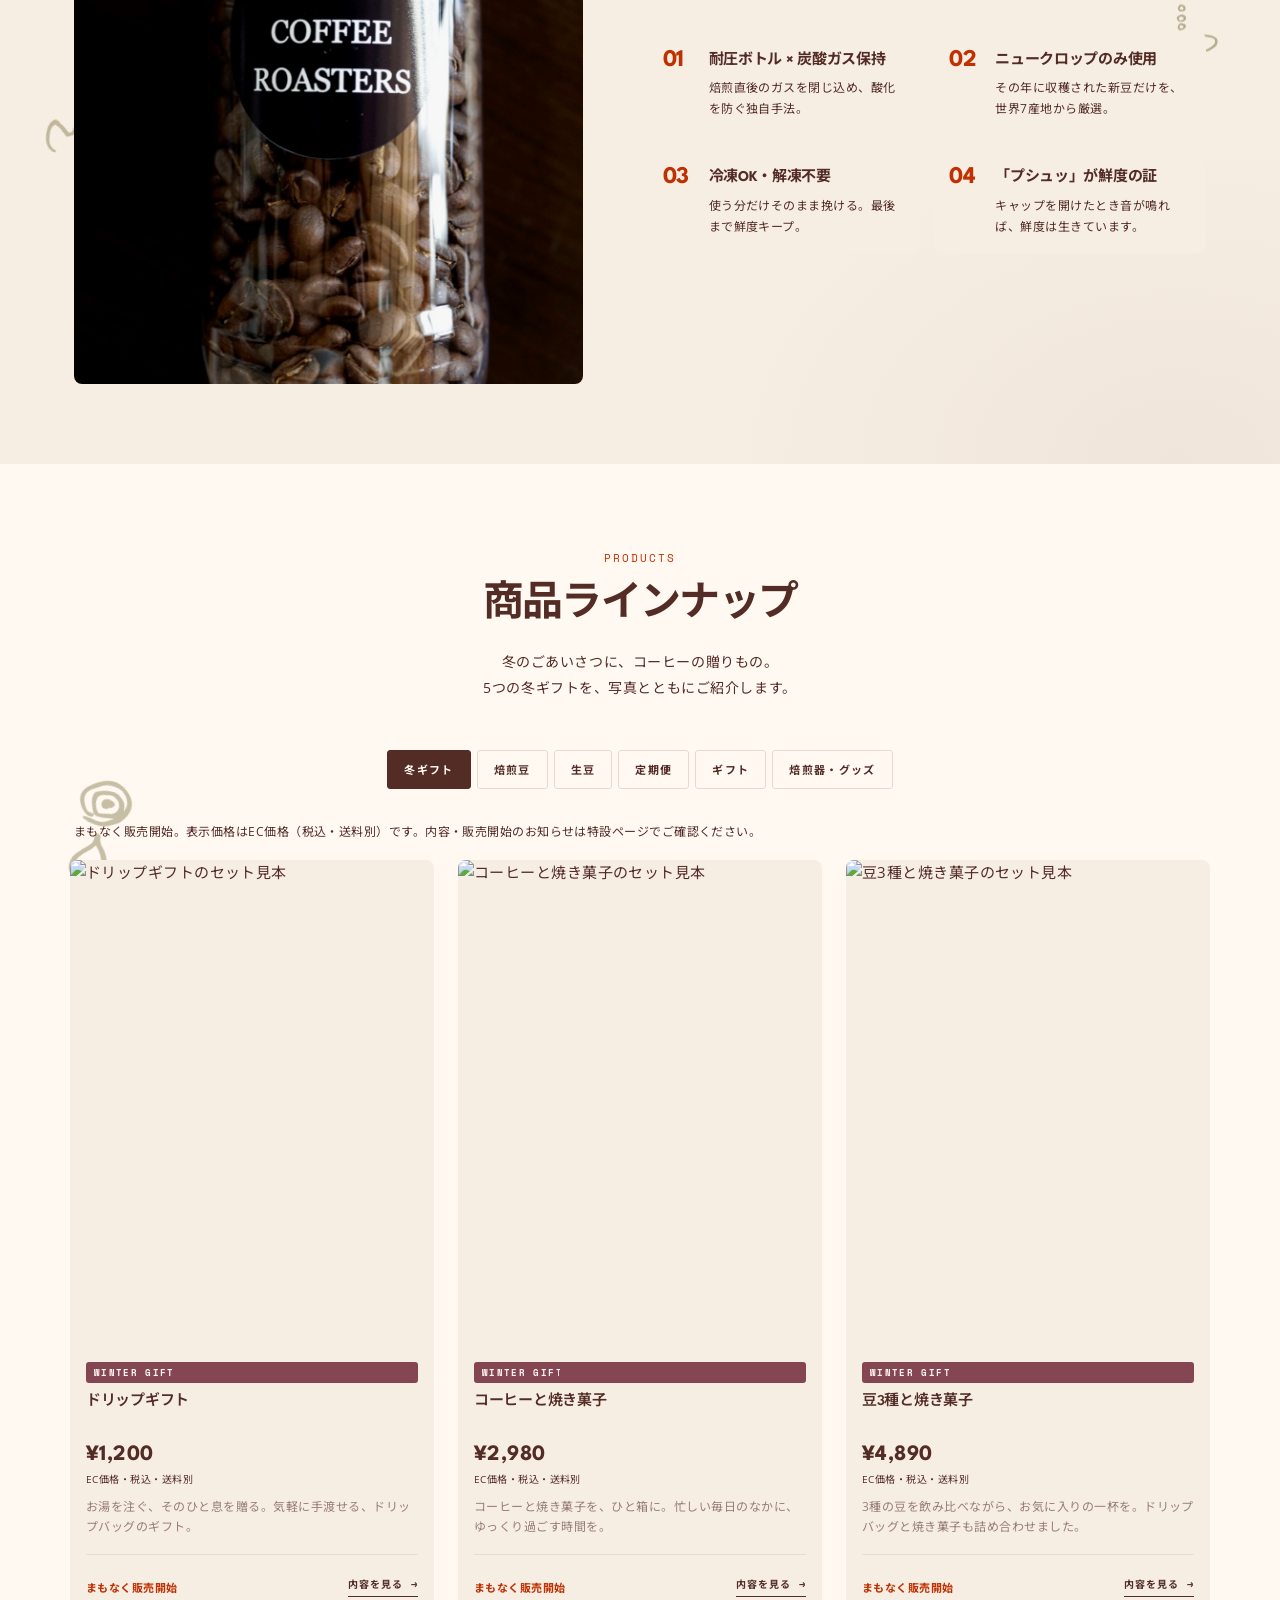
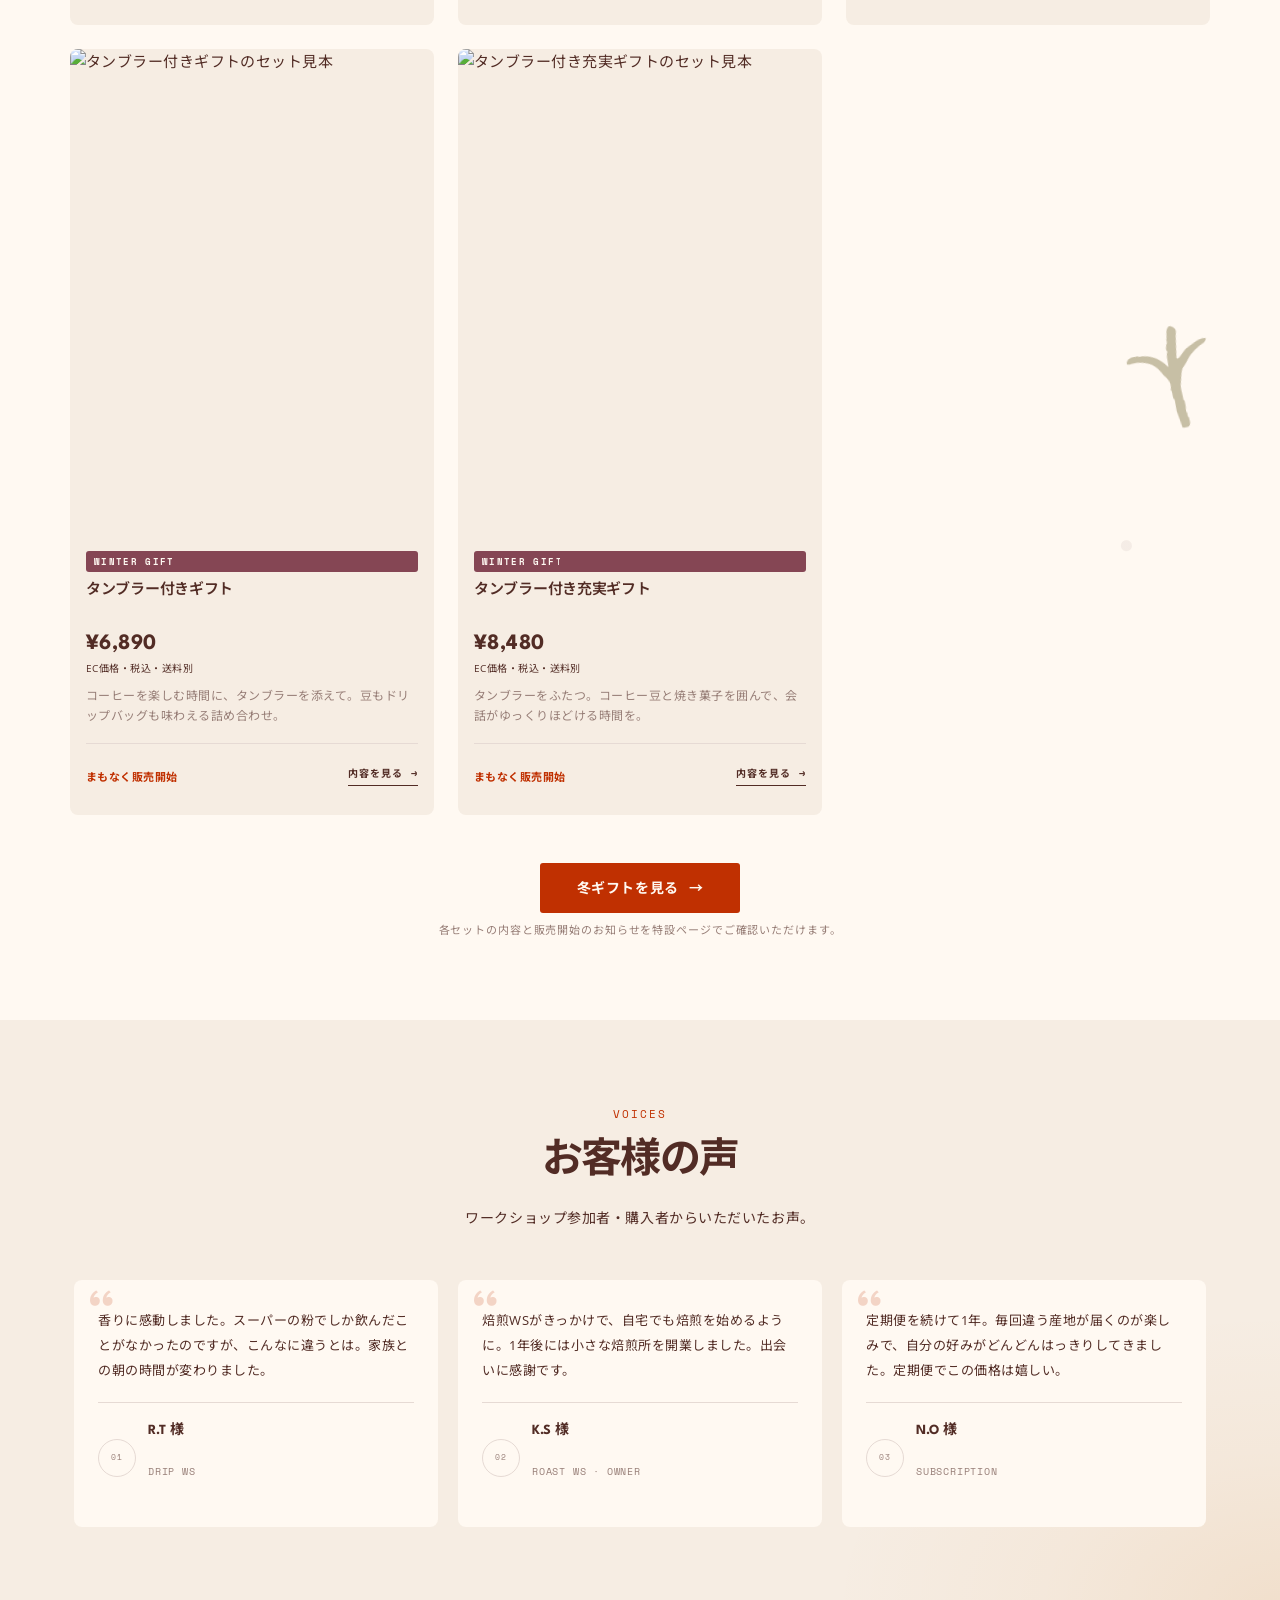
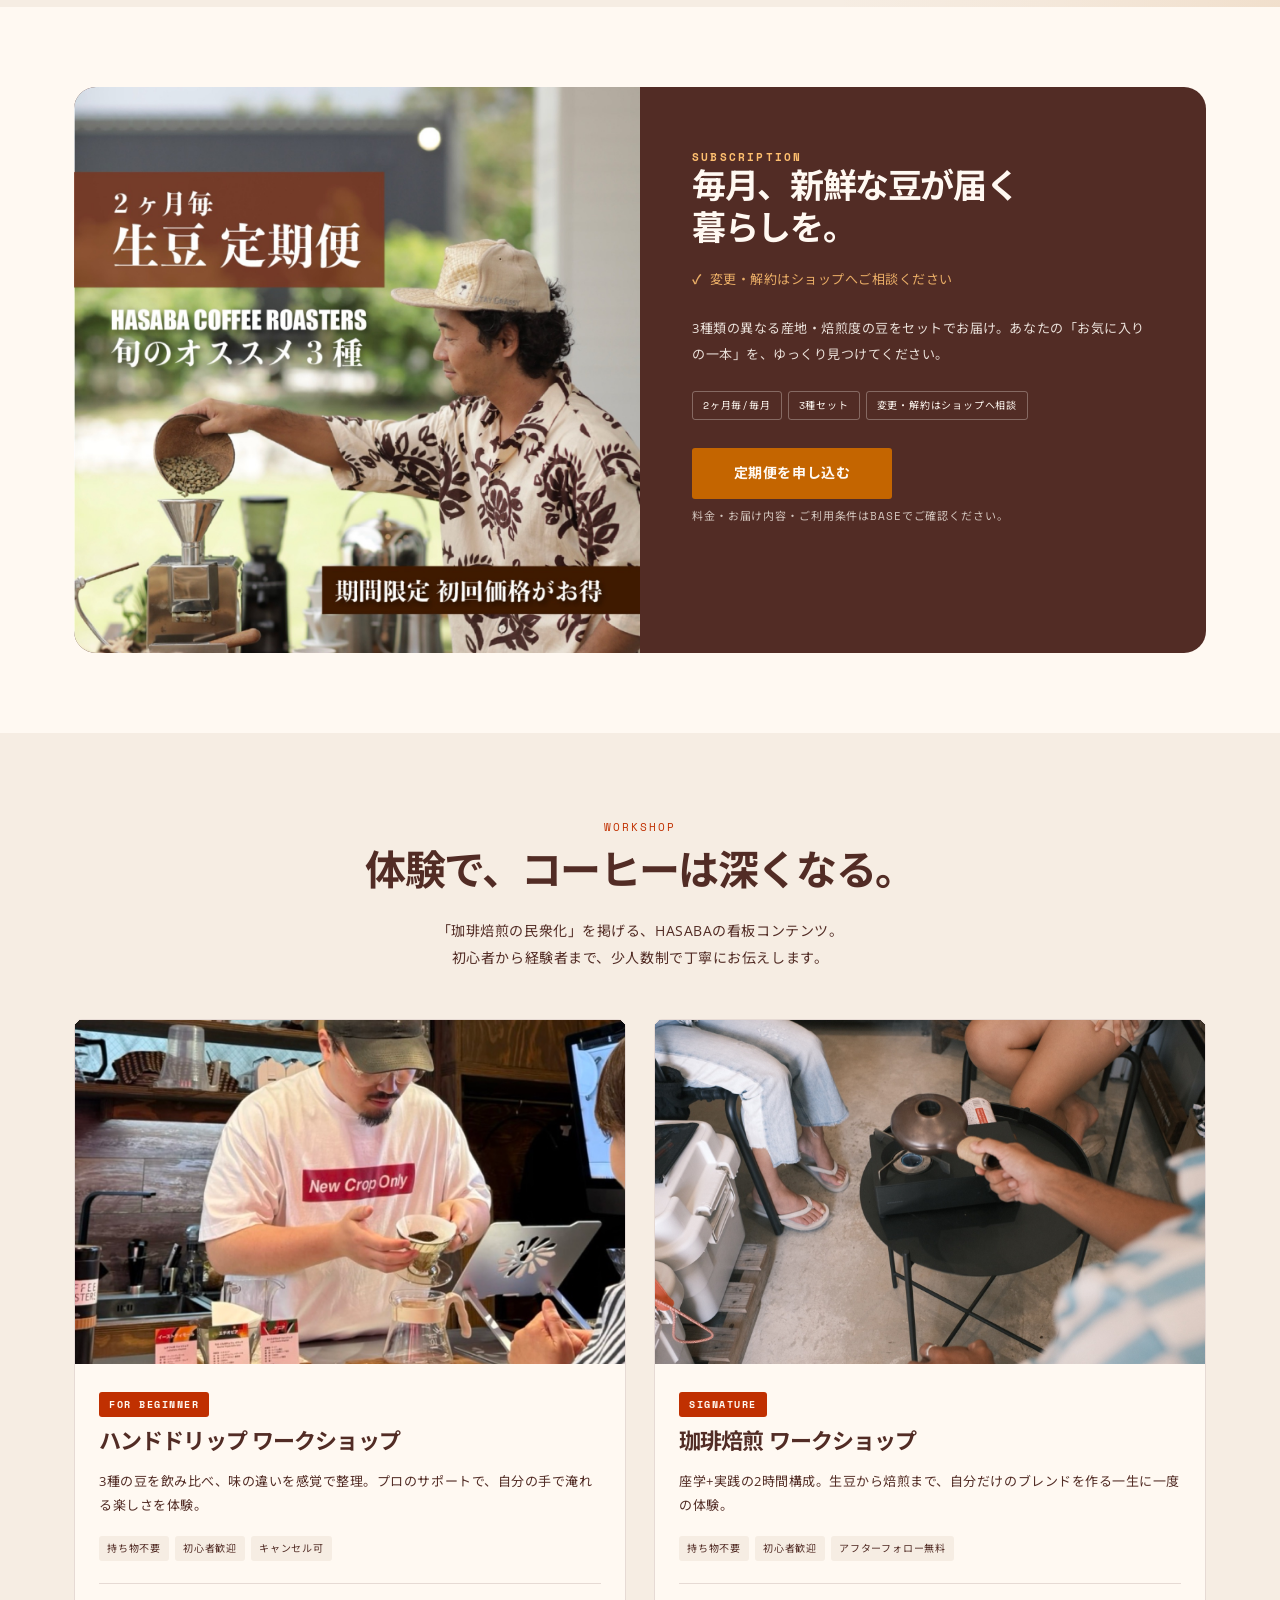
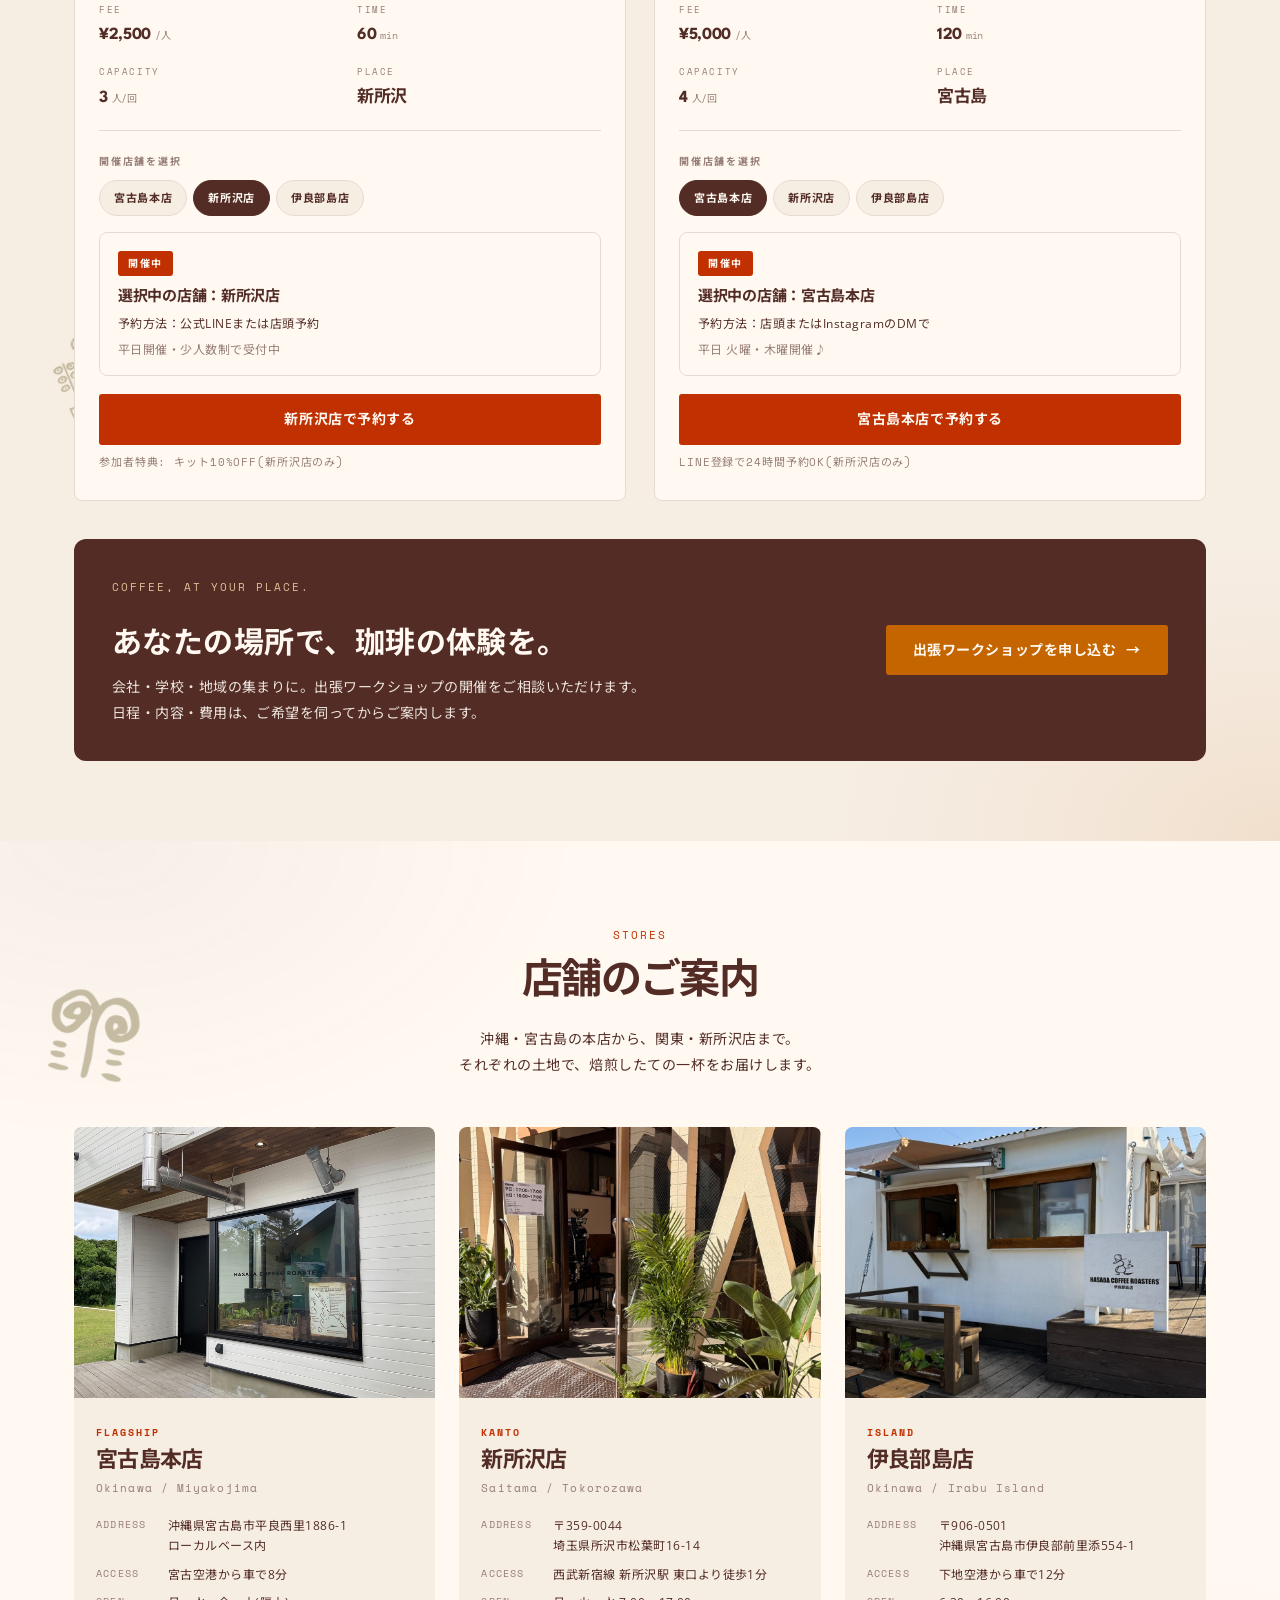
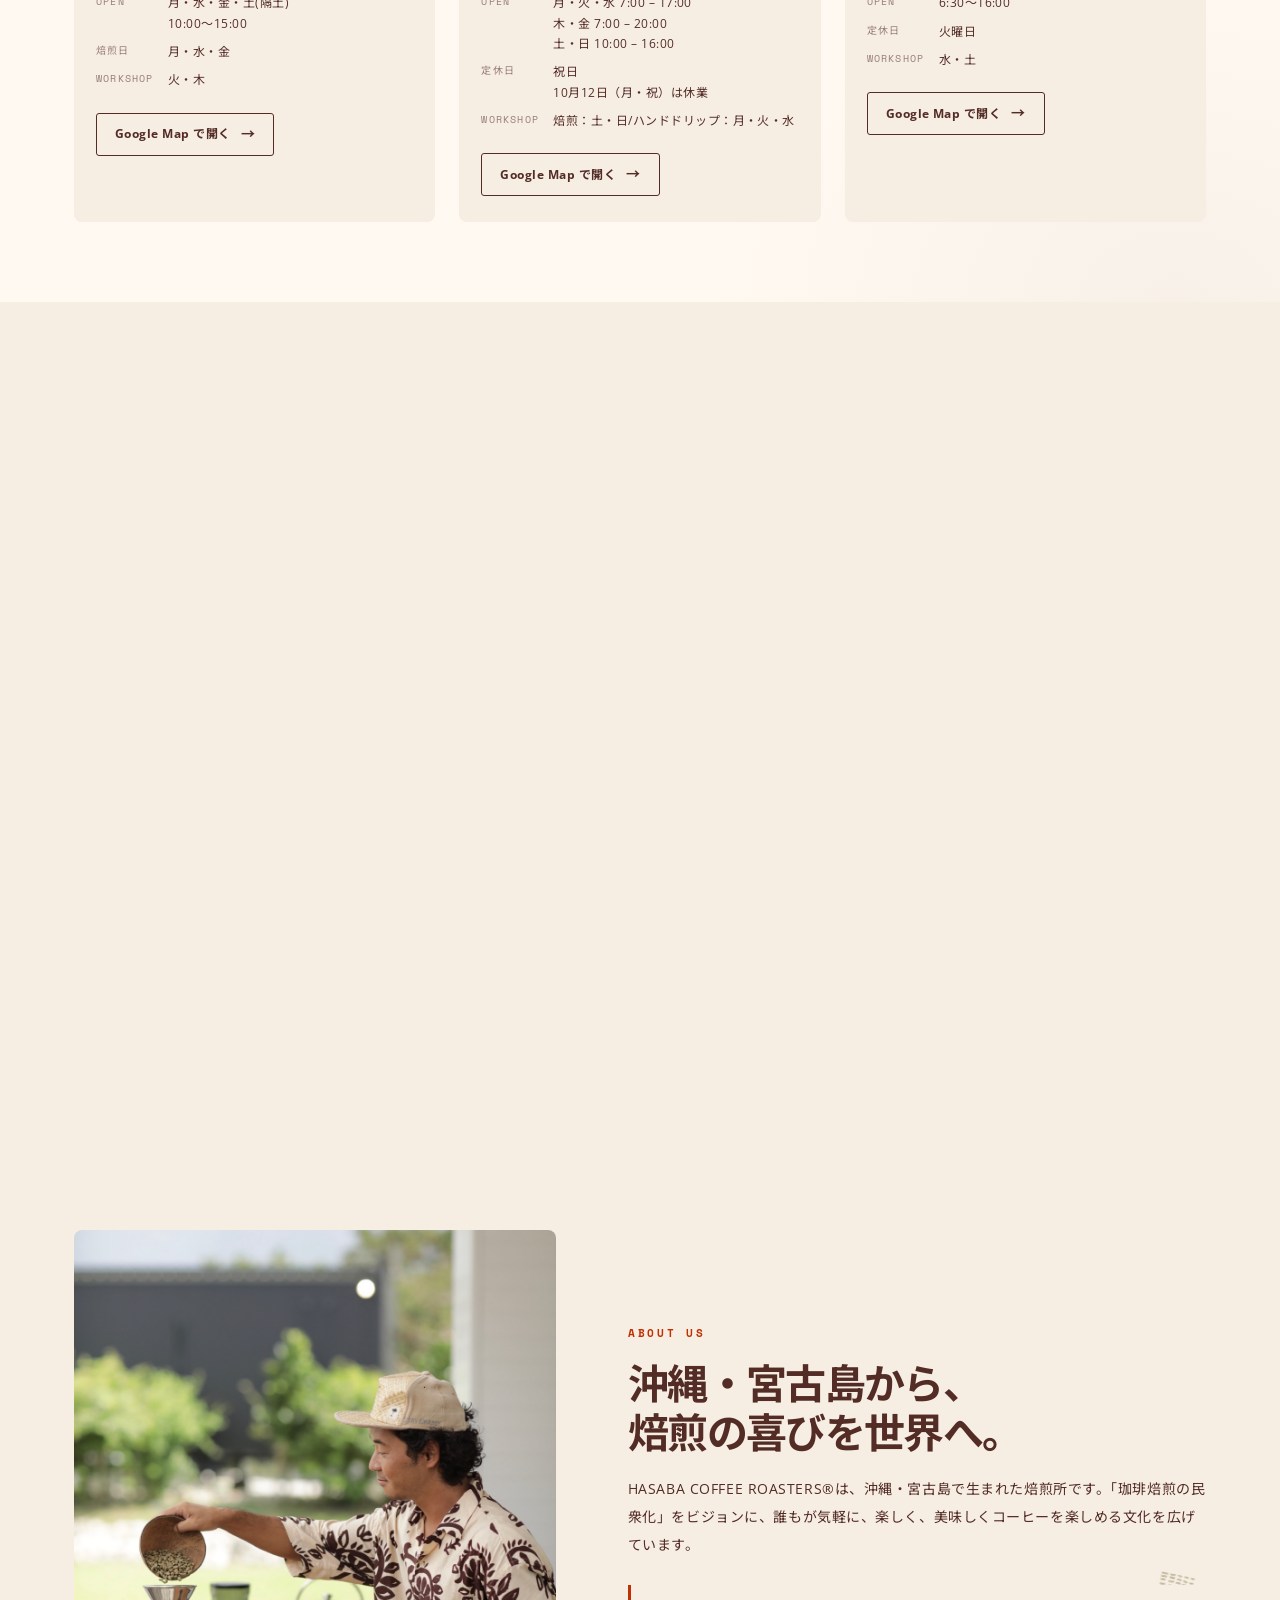
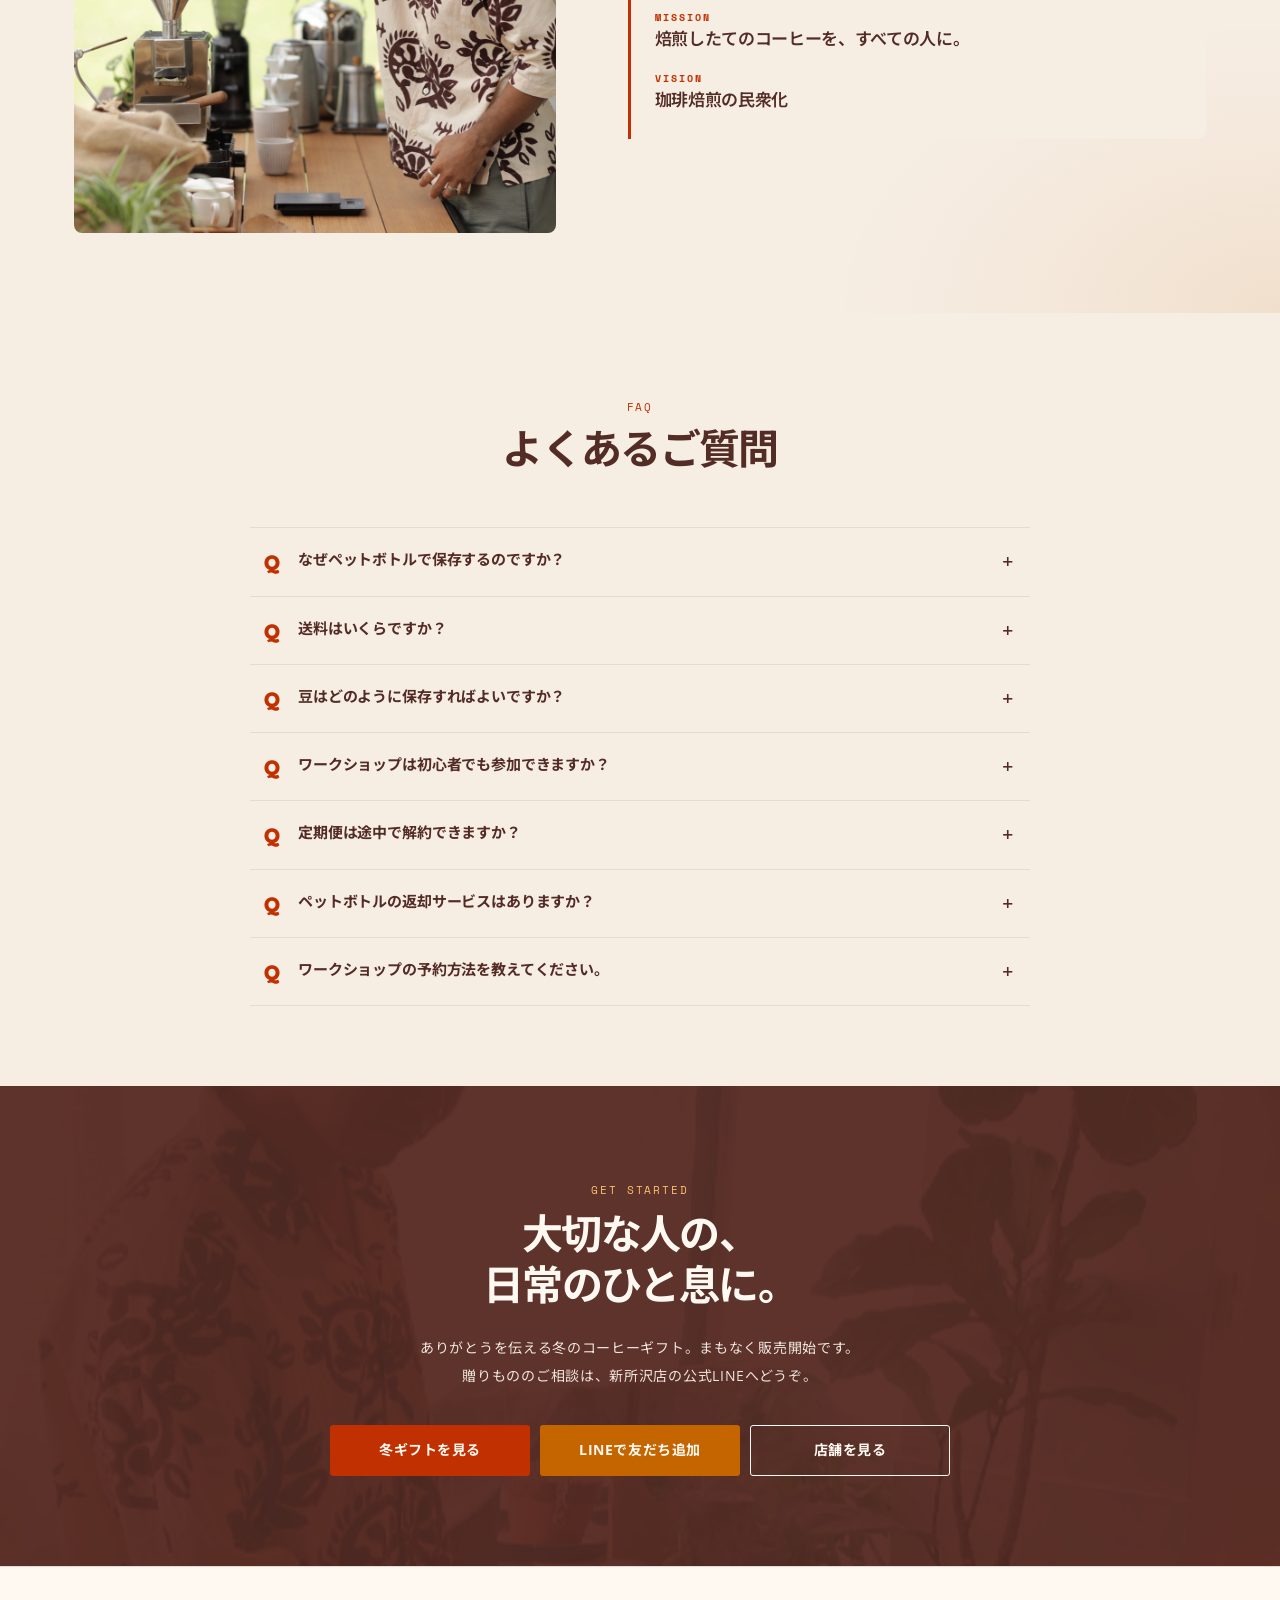
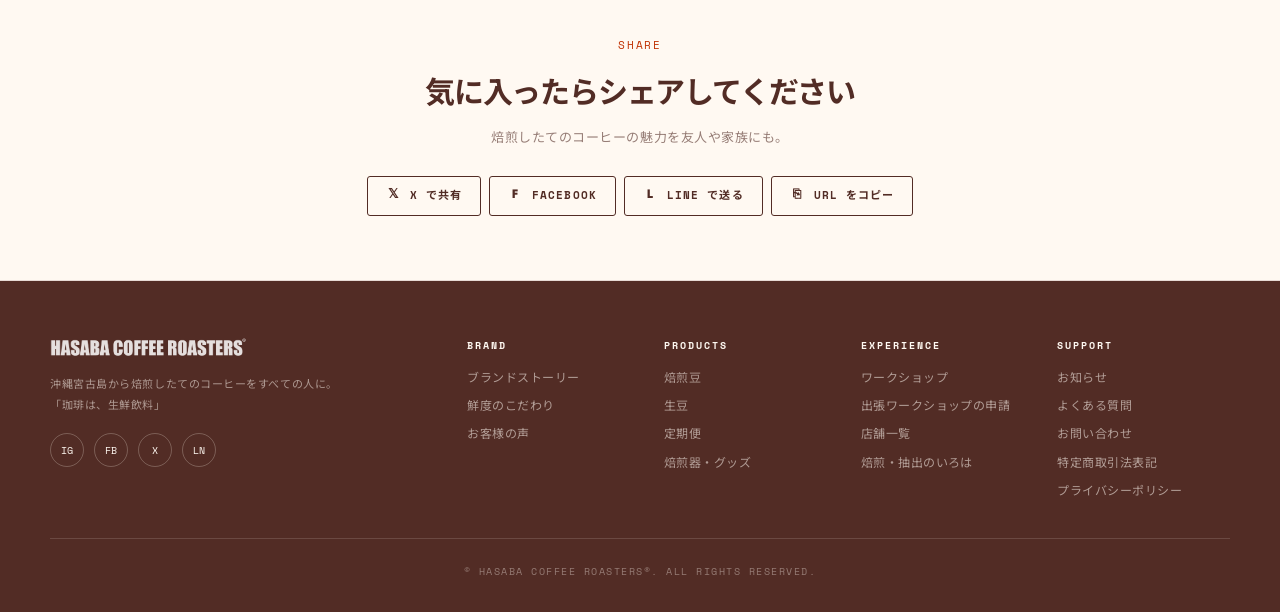
==== commit 8c2e24df: "Add offsite workshop request form and main-site links" ====
--- a/index.html
+++ b/index.html
@@ -208,6 +208,13 @@
 <link href="https://fonts.googleapis.com/css2?family=League+Spartan:wght@500;600;700;800;900&family=Open+Sans:wght@400;500;600;700&family=Space+Mono:wght@400;700&family=Noto+Sans+JP:wght@400;500;700;900&display=swap" rel="stylesheet" />
 
 <style>
+  /* Offsite workshop request — local draft; no publication performed. */
+  .offsite-invitation { margin-top: 38px; padding: 34px 38px; display: flex; align-items: center; justify-content: space-between; gap: 28px; background: #522c25; color: #fff9f2; border-radius: 12px; }
+  .offsite-invitation .section-label { color: #e5bd98; }
+  .offsite-invitation h3 { font-size: clamp(22px, 3vw, 30px); line-height: 1.5; margin: 8px 0 10px; }
+  .offsite-invitation p { font-size: 14px; line-height: 1.9; opacity: .9; }
+  .offsite-invitation .btn { flex-shrink: 0; }
+  @media (max-width: 680px) { .offsite-invitation { padding: 28px 22px; flex-direction: column; align-items: stretch; } .offsite-invitation .btn { text-align: center; } }
   /* =========================================================
      Design Tokens — Little Amps "Warm Vinyl Cafe"
      ========================================================= */
@@ -1959,6 +1966,7 @@
         <h5 class="mobile-nav-heading">Experience / 体験・店舗</h5>
         <ul>
           <li><a href="#workshop">ワークショップ</a></li>
+          <li><a href="offsite-workshop/">出張ワークショップの申請</a></li>
           <li><a href="#stores">店舗一覧</a></li>
           <li><a href="#retail">お取り扱い店</a></li>
         </ul>
@@ -2495,6 +2503,10 @@
       </article>
 
     </div>
+    <div class="offsite-invitation" id="offsite-workshop">
+      <div><span class="section-label">Coffee, at your place.</span><h3>あなたの場所で、珈琲の体験を。</h3><p>会社・学校・地域の集まりに。出張ワークショップの開催をご相談いただけます。<br>日程・内容・費用は、ご希望を伺ってからご案内します。</p></div>
+      <a href="offsite-workshop/" class="btn btn-mellow btn-arrow">出張ワークショップを申し込む</a>
+    </div>
   </div>
 </section>
 
@@ -2856,6 +2868,7 @@
           <h5>Experience</h5>
           <ul>
             <li><a href="#workshop">ワークショップ</a></li>
+            <li><a href="offsite-workshop/">出張ワークショップの申請</a></li>
             <li><a href="#stores">店舗一覧</a></li>
             <li><a href="#column">焙煎・抽出のいろは</a></li>
           </ul>
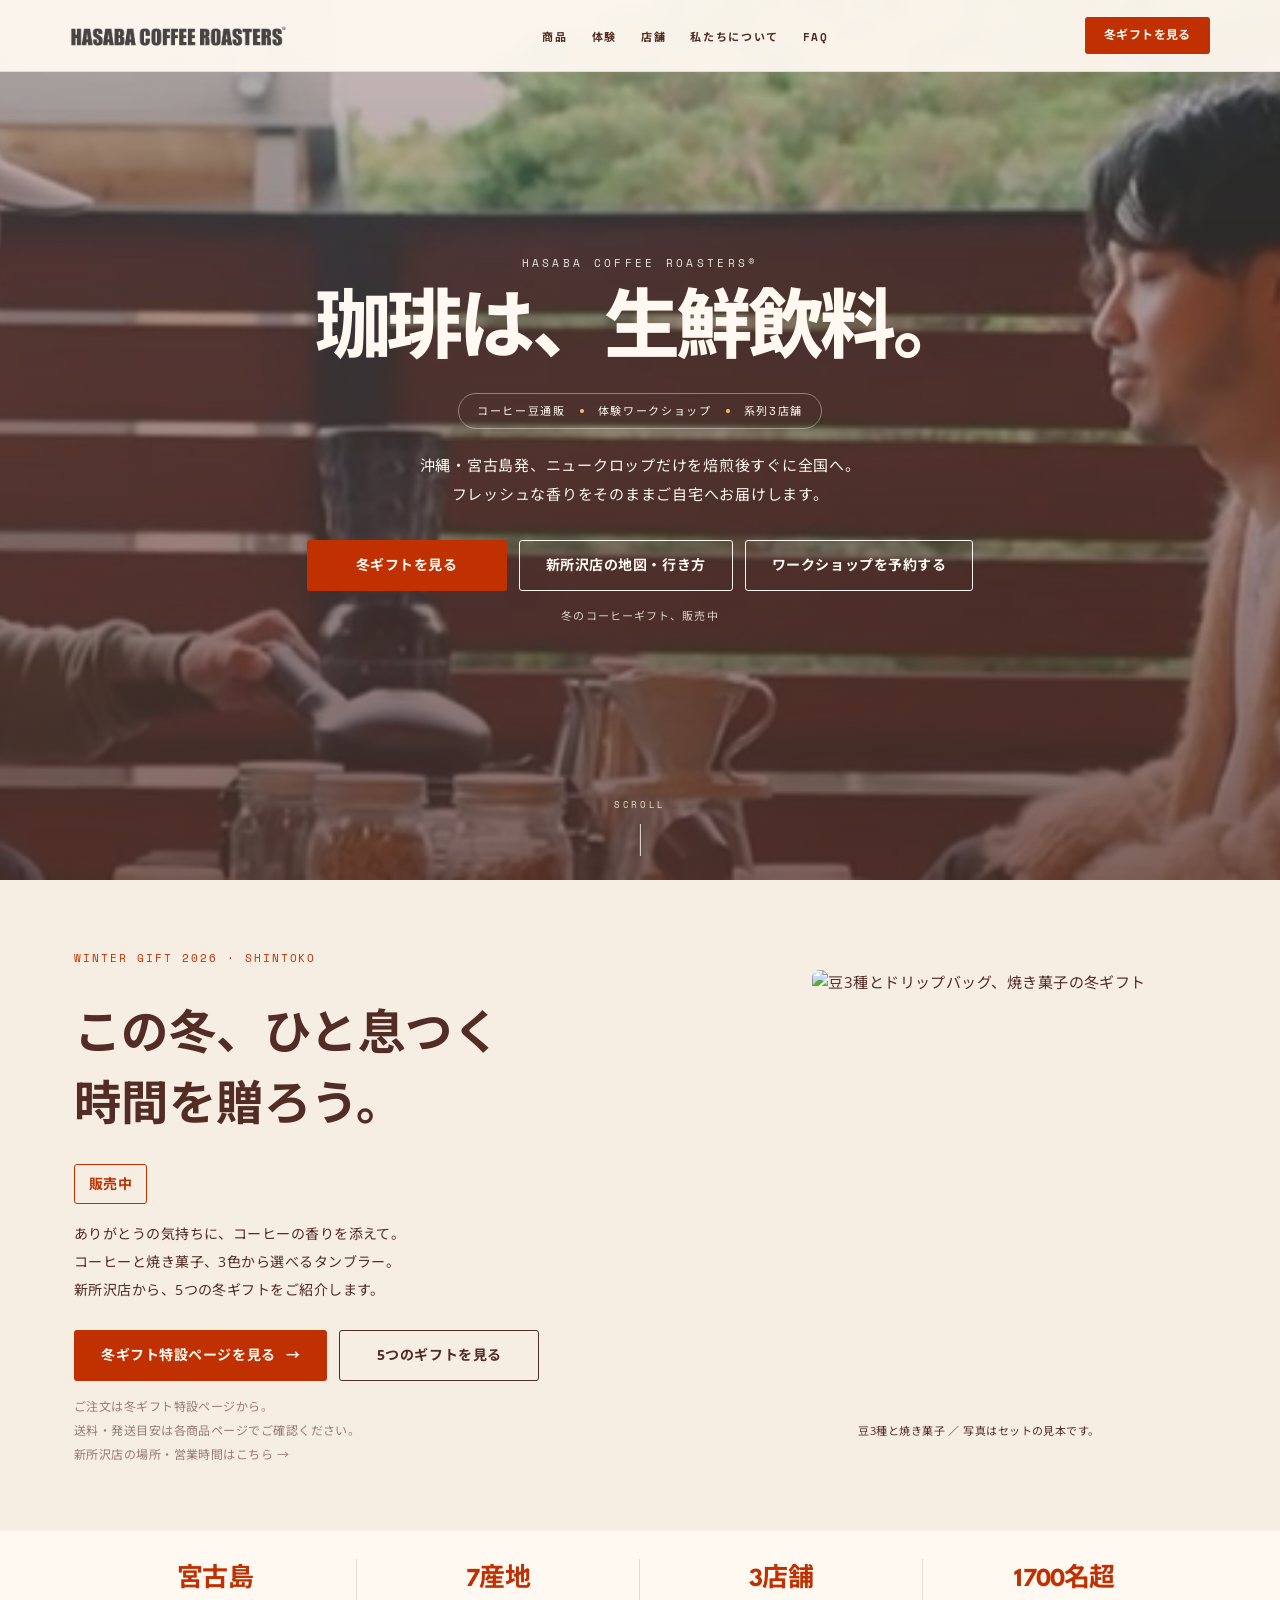
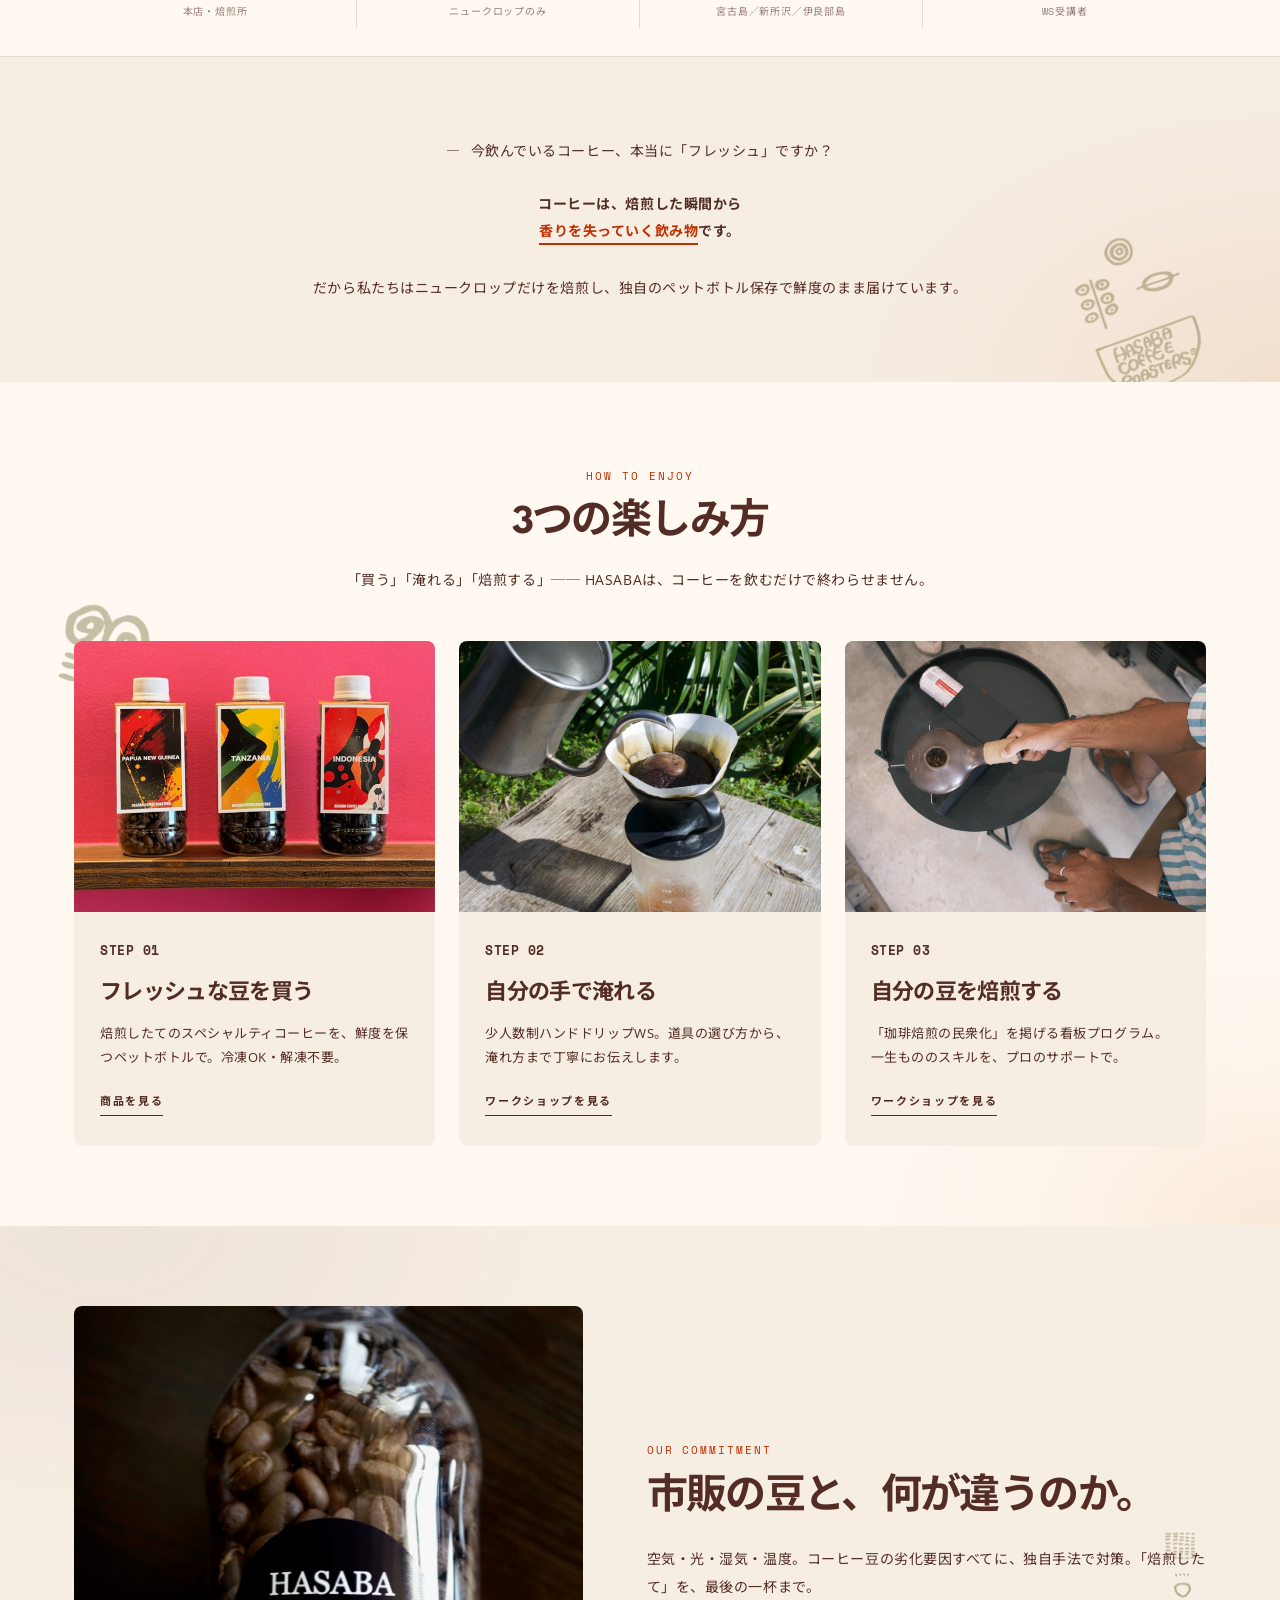
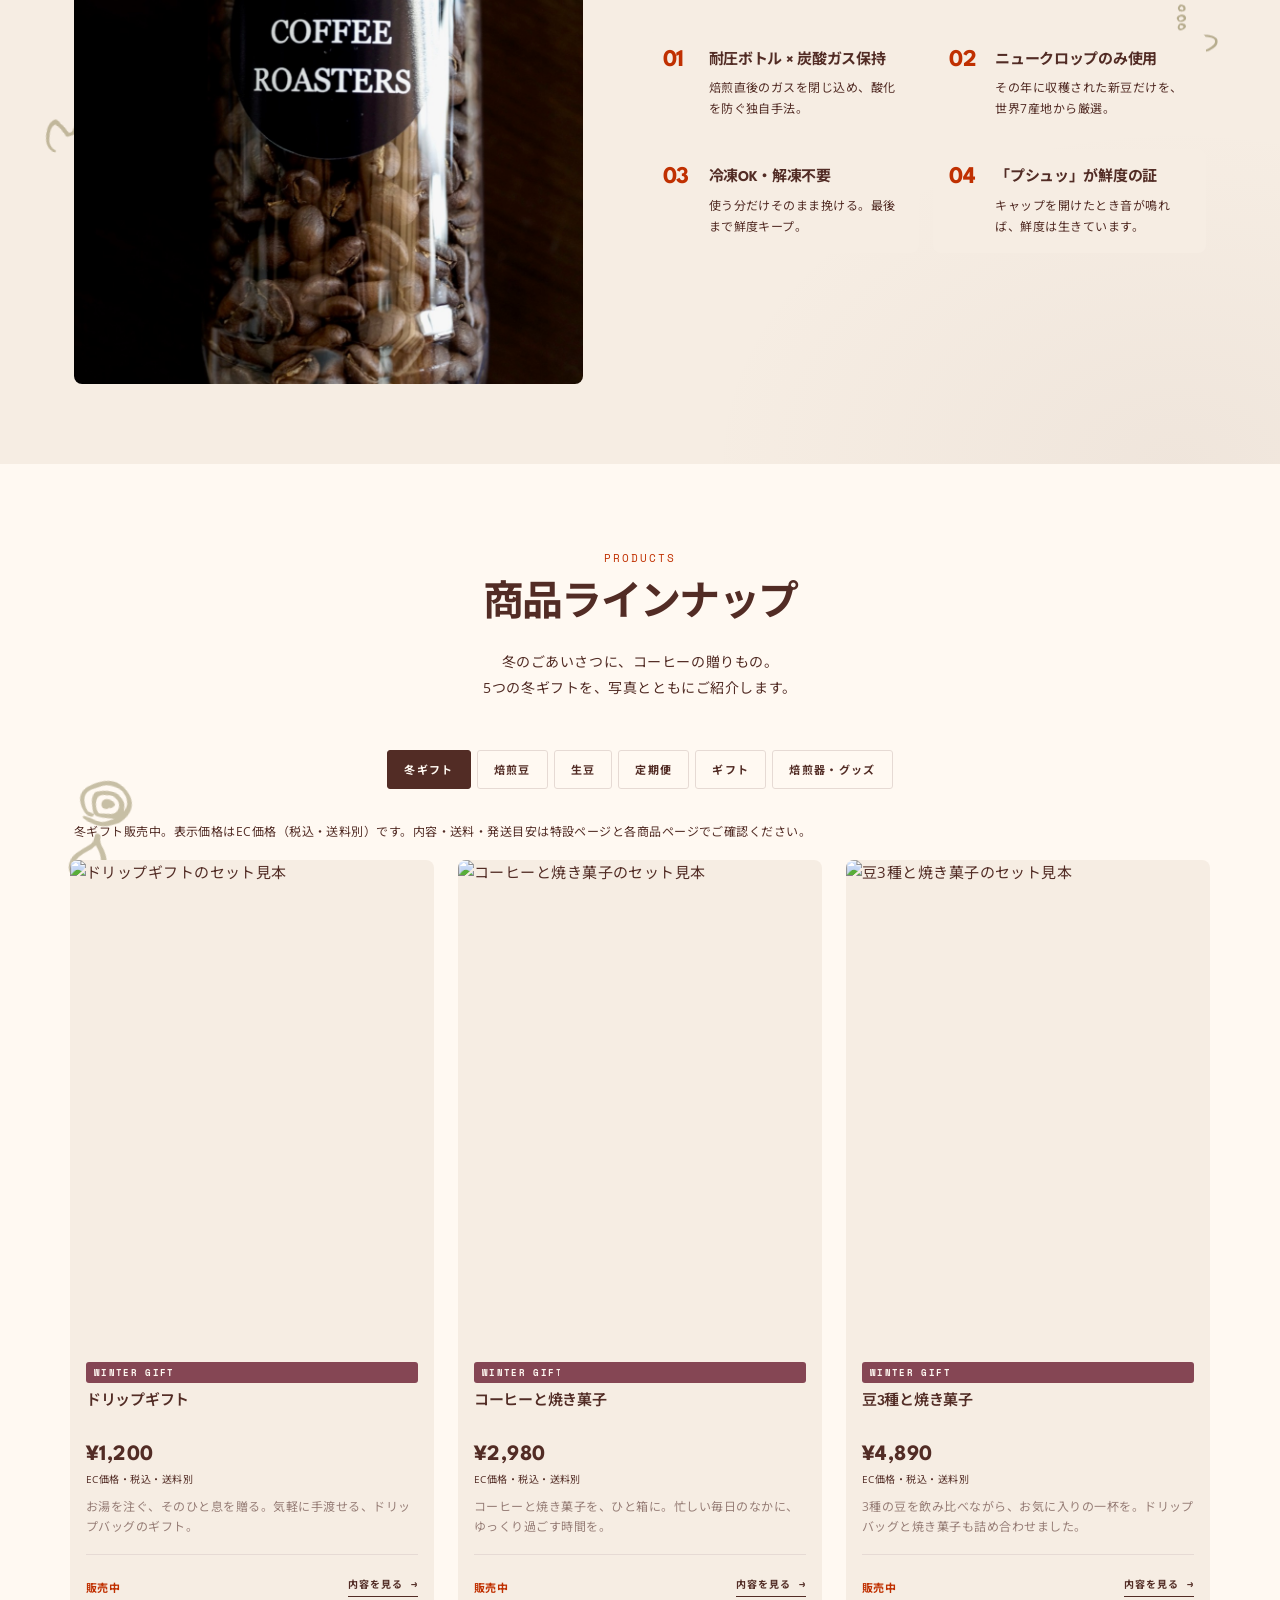
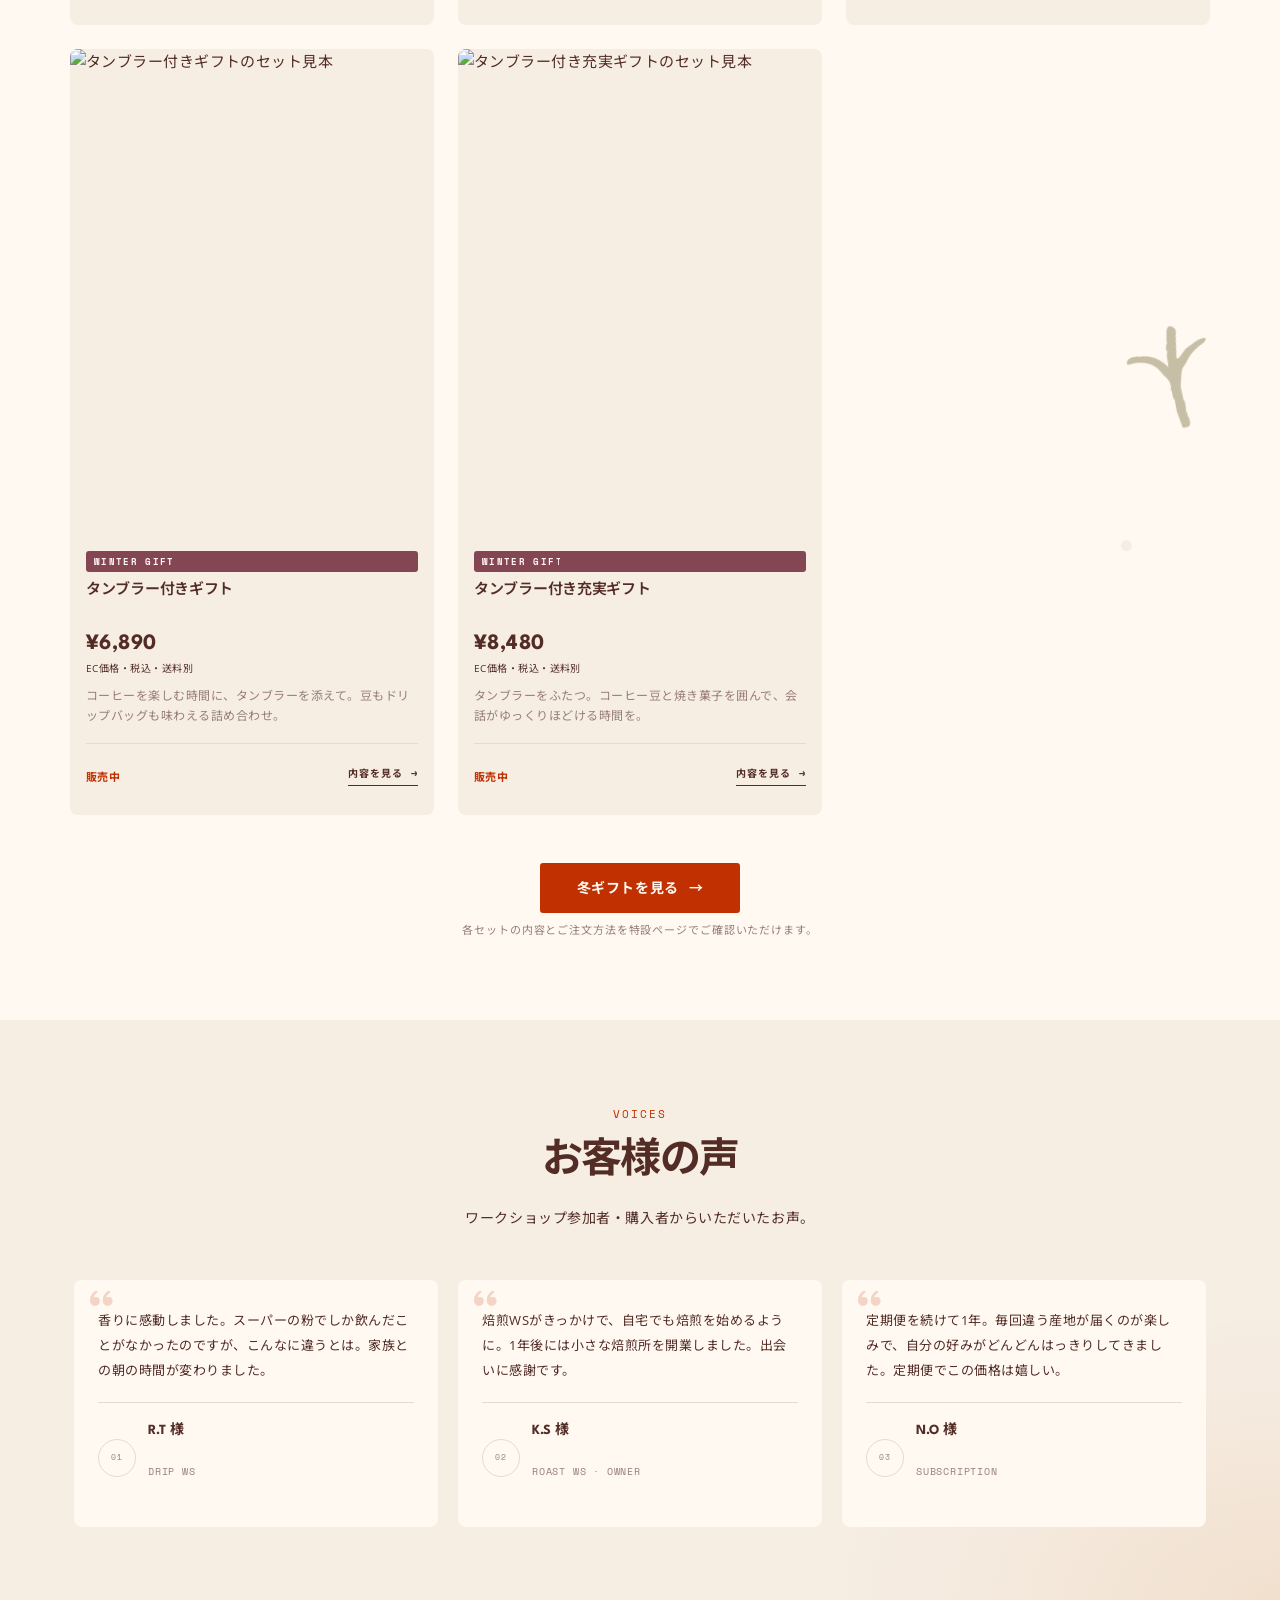
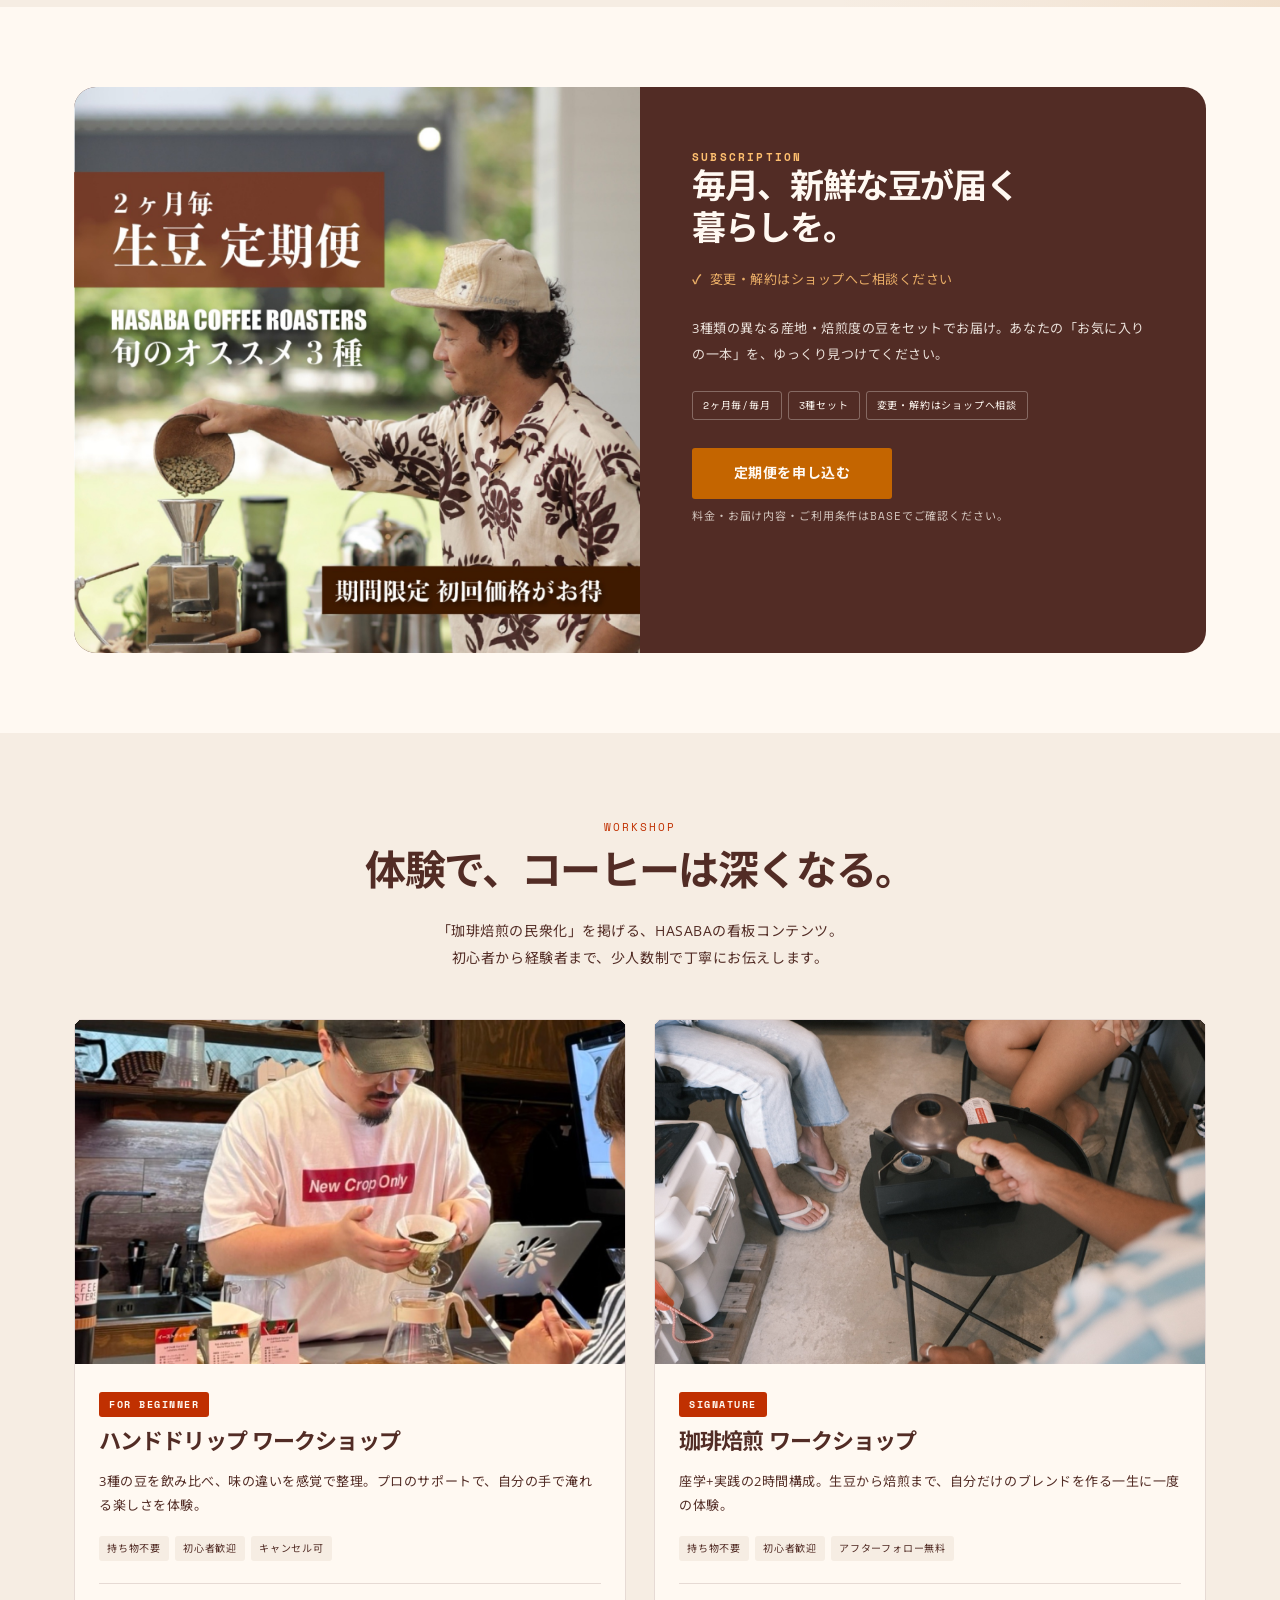
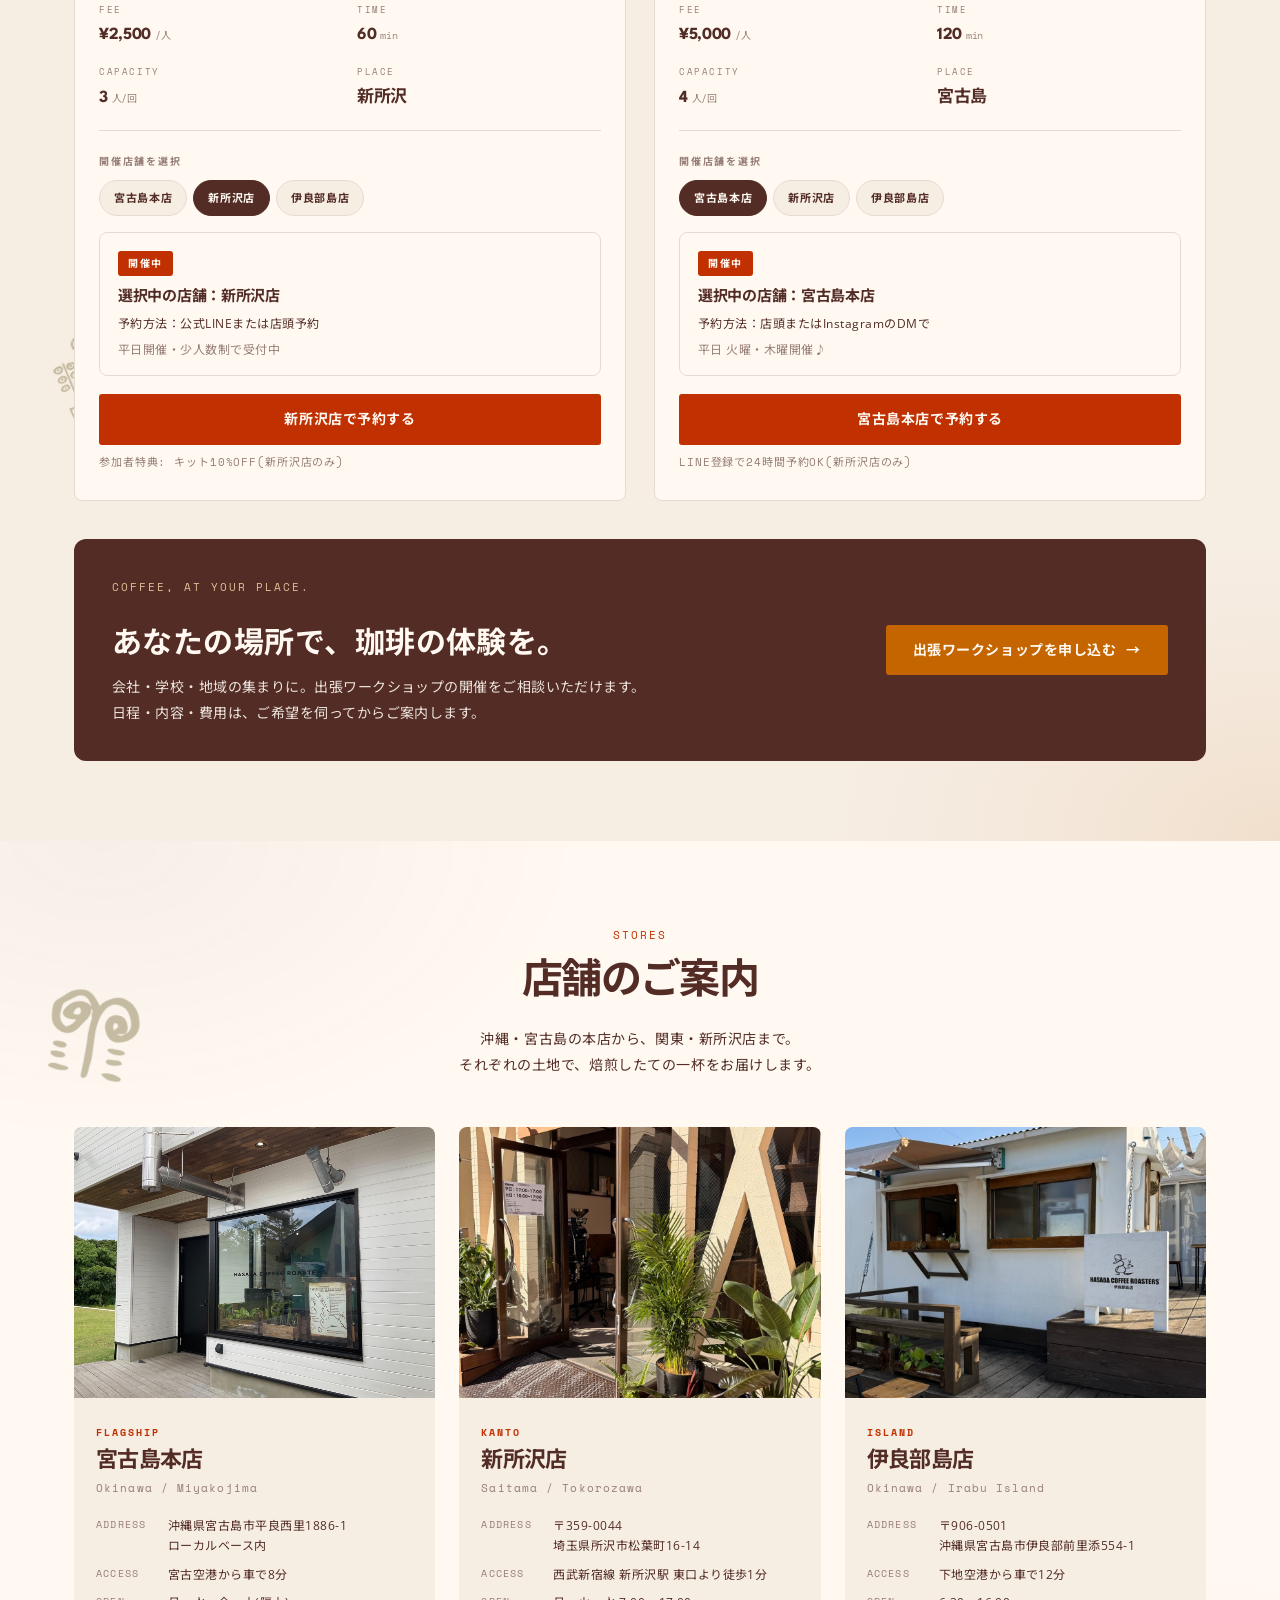
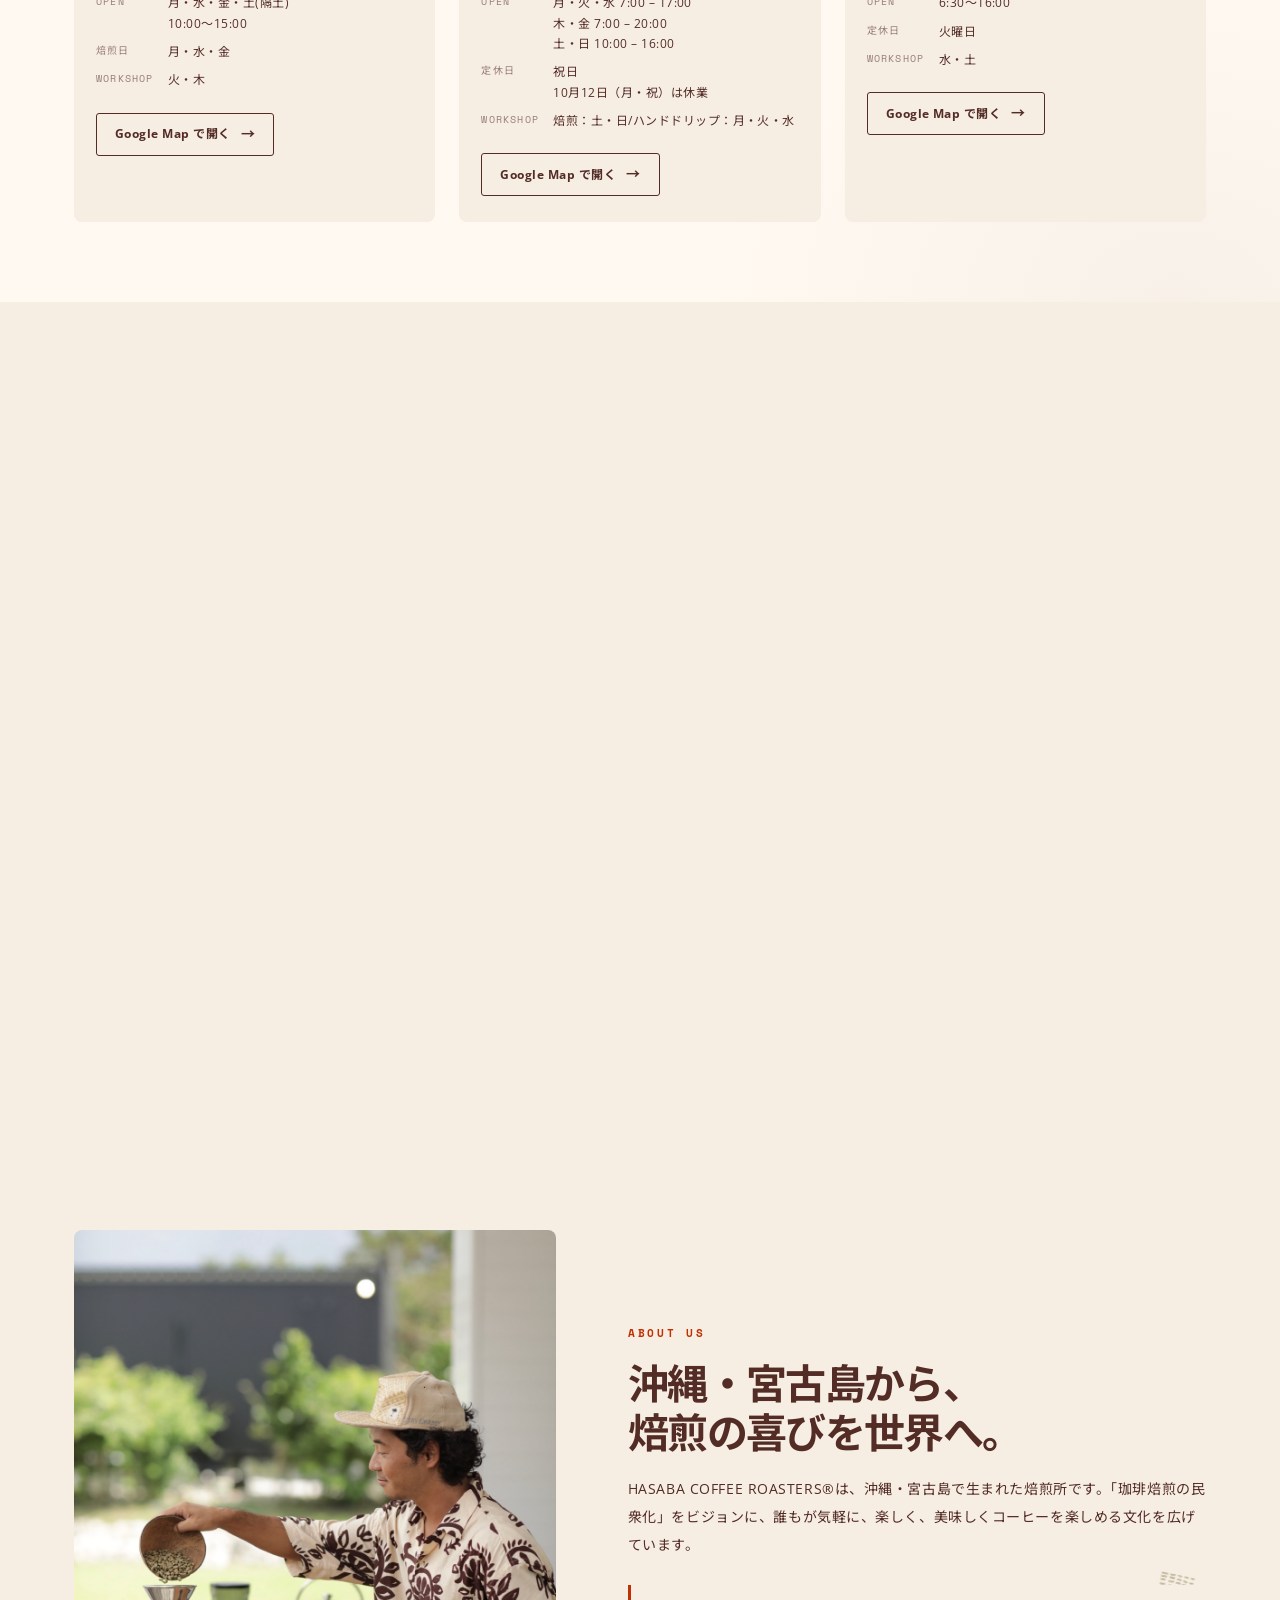
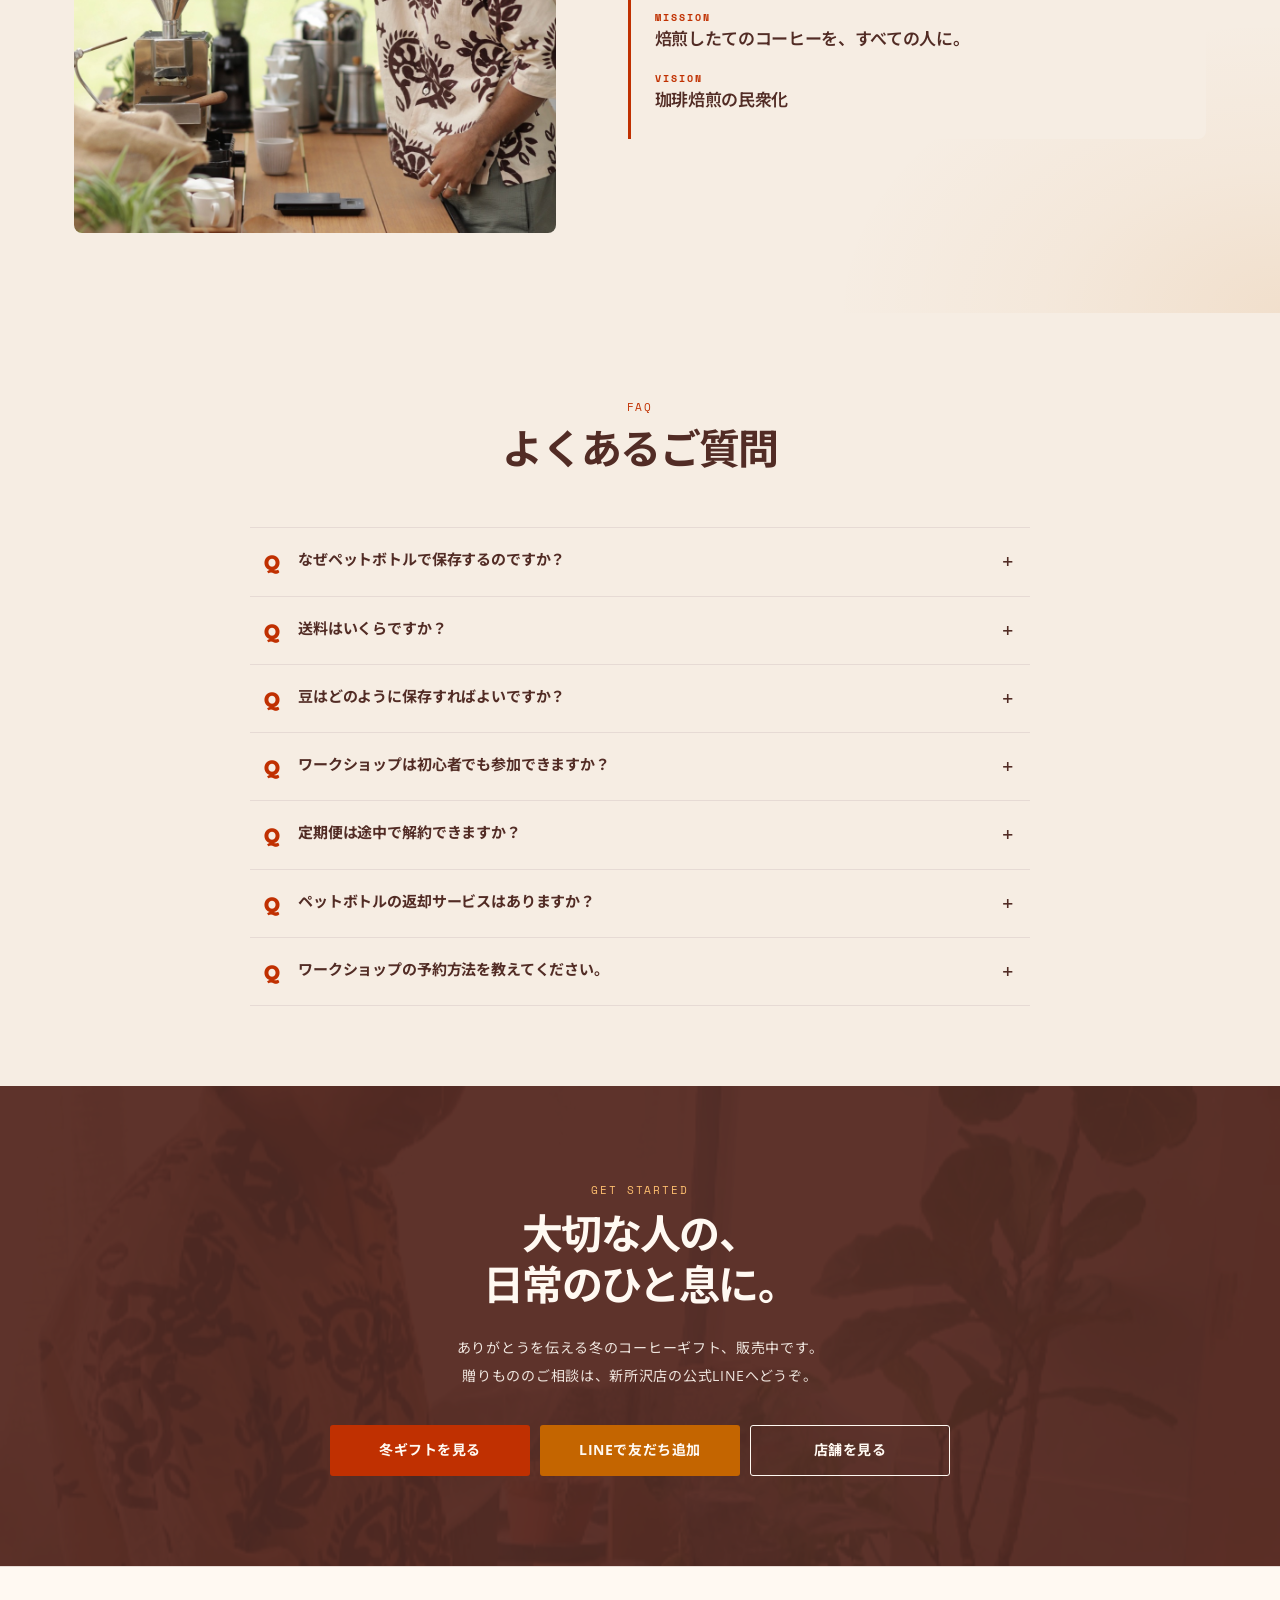
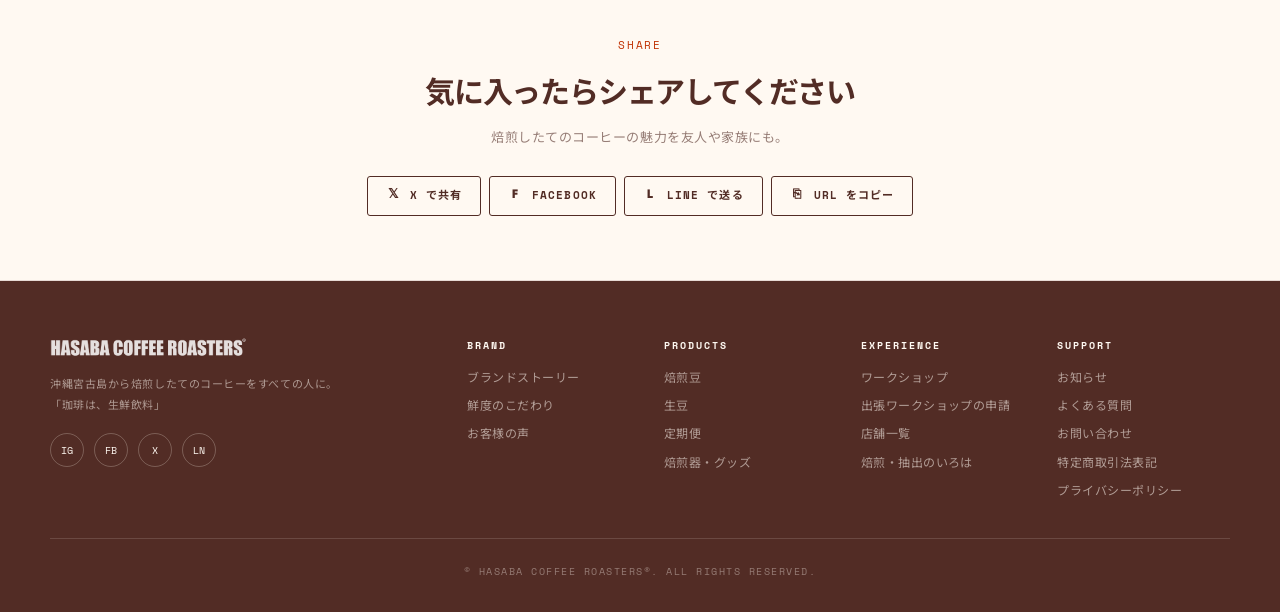
==== commit faaac1c2: "Launch winter gift sales on main website" ====
--- a/index.html
+++ b/index.html
@@ -2042,7 +2042,7 @@
           <a href="#workshop" class="btn btn-ghost-light">ワークショップを予約する</a>
     </div>
     <p class="hero-microcopy" data-campaign-only="regular">定期便あり・全国発送OK</p>
-    <p class="hero-microcopy" data-campaign-only="winter">冬のコーヒーギフト、まもなく販売開始</p>
+    <p class="hero-microcopy" data-campaign-only="winter">冬のコーヒーギフト、販売中</p>
   </div>
   <div class="hero-scroll">SCROLL</div>
 </section>
@@ -2084,13 +2084,13 @@
     <div>
       <span class="section-label">Winter Gift 2026 · Shintoko</span>
       <h2 id="winter-gifts-title">この冬、ひと息つく<br />時間を贈ろう。</h2>
-      <p class="winter-status">まもなく販売開始</p>
+      <p class="winter-status">販売中</p>
       <p>ありがとうの気持ちに、コーヒーの香りを添えて。<br />コーヒーと焼き菓子、3色から選べるタンブラー。<br />新所沢店から、5つの冬ギフトをご紹介します。</p>
       <div class="winter-actions">
         <a class="btn btn-primary btn-arrow" href="https://shintoko.hasabacoffee.com/" target="_blank" rel="noopener">冬ギフト特設ページを見る</a>
         <a class="btn btn-ghost" href="#products">5つのギフトを見る</a>
       </div>
-      <p class="winter-note">フィナンシェの準備が整い次第、販売を開始します。<br />開始日は決まり次第、特設ページでご案内します。</p>
+      <p class="winter-note">ご注文は冬ギフト特設ページから。<br />送料・発送目安は各商品ページでご確認ください。</p>
       <p class="winter-note"><a href="#store-shintoko">新所沢店の場所・営業時間はこちら →</a></p>
     </div>
     <figure class="winter-notice-image">
@@ -2308,7 +2308,7 @@
         <a data-campaign-only="regular" href="https://hasabacoffee.theshop.jp/" target="_blank" rel="noopener" class="btn btn-primary btn-arrow">すべての商品を見る</a>
       <a data-campaign-only="winter" href="https://shintoko.hasabacoffee.com/" target="_blank" rel="noopener" class="btn btn-primary btn-arrow">冬ギフトを見る</a>
         <span class="cta-microcopy" data-campaign-only="regular">価格・在庫・送料はBASEの商品ページでご確認ください。</span>
-        <span class="cta-microcopy" data-campaign-only="winter">各セットの内容と販売開始のお知らせを特設ページでご確認いただけます。</span>
+        <span class="cta-microcopy" data-campaign-only="winter">各セットの内容とご注文方法を特設ページでご確認いただけます。</span>
       </div>
     </div>
   </div>
@@ -2791,7 +2791,7 @@
     <h2 data-campaign-only="regular">「焙煎したて」の<br />一杯から始めませんか。</h2>
     <h2 data-campaign-only="winter">大切な人の、<br />日常のひと息に。</h2>
     <p data-campaign-only="regular">オンラインショップで気軽に、店舗でじっくりと、ワークショップで深く。<br />ご質問・ご相談は公式LINEからどうぞ。</p>
-    <p data-campaign-only="winter">ありがとうを伝える冬のコーヒーギフト。まもなく販売開始です。<br />贈りもののご相談は、新所沢店の公式LINEへどうぞ。</p>
+    <p data-campaign-only="winter">ありがとうを伝える冬のコーヒーギフト、販売中です。<br />贈りもののご相談は、新所沢店の公式LINEへどうぞ。</p>
     <div class="final-cta-buttons">
       <a data-campaign-only="regular" href="https://hasabacoffee.theshop.jp/" target="_blank" rel="noopener" class="btn btn-primary">コーヒー豆を購入する</a>
       <a data-campaign-only="winter" href="https://shintoko.hasabacoffee.com/" target="_blank" rel="noopener" class="btn btn-primary">冬ギフトを見る</a>
@@ -2902,7 +2902,7 @@
     豆を購入する
     <small>全国発送・定期便あり</small>
   </a>
-  <a data-campaign-only="winter" href="https://shintoko.hasabacoffee.com/" target="_blank" rel="noopener" class="sticky-primary">冬ギフトを見る<small>まもなく販売開始</small></a>
+  <a data-campaign-only="winter" href="https://shintoko.hasabacoffee.com/" target="_blank" rel="noopener" class="sticky-primary">冬ギフトを見る<small>販売中</small></a>
   <a href="https://www.google.com/maps/place/HASABA+COFFEE+%E6%96%B0%E6%89%80%E6%B2%A2%E5%BA%97/@35.807828,139.4573459,17z/data=!3m1!5s0x6018ddc548f602e7:0x3e7e6f789235bbb6!4m15!1m8!3m7!1s0x6018ddc54861b555:0x8bf08e8c848a8506!2z44CSMzU5LTAwNDQg5Z-8546J55yM5omA5rKi5biC5p2-6JGJ55S677yR77yW4oiS77yR77yU!3b1!8m2!3d35.807828!4d139.4573459!16s%2Fg%2F12hk9c22k!3m5!1s0x6018dd5656f66507:0x386c0ee9c1a4a0dc!8m2!3d35.8077914!4d139.4573781!16s%2Fg%2F11yj_97h43" target="_blank" rel="noopener" class="sticky-mellow">
     新所沢店へ行く
     <small>東口徒歩1分</small>
@@ -3087,7 +3087,7 @@
         <a class="winter-product-photo" href="${escapeHtml(p.detailUrl)}" target="_blank" rel="noopener" aria-label="${escapeHtml(p.name)}の内容を見る"><img src="${escapeHtml(p.image)}" width="1086" height="1448" alt="${escapeHtml(p.name)}のセット見本" loading="lazy" /></a>
         <div class="product-card-body"><span class="product-roast gift">Winter Gift</span><h4 class="product-name">${escapeHtml(p.name)}</h4>
         <p class="winter-card-price">¥${Number(p.price).toLocaleString('ja-JP')}<small>EC価格・税込・送料別</small></p>
-        <p class="product-desc">${escapeHtml(p.desc)}</p><div class="product-card-footer"><p class="winter-card-state">まもなく販売開始</p><a class="btn-text" href="${escapeHtml(p.detailUrl)}" target="_blank" rel="noopener">内容を見る →</a></div></div></article>`;
+        <p class="product-desc">${escapeHtml(p.desc)}</p><div class="product-card-footer"><p class="winter-card-state">販売中</p><a class="btn-text" href="${escapeHtml(p.detailUrl)}" target="_blank" rel="noopener">内容を見る →</a></div></div></article>`;
     }
     const badge = getBadgeClass(p);
     const widgetUrl = baseProductWidgetUrl(p.url);
@@ -3136,7 +3136,7 @@
     const controls = document.querySelector('.product-slider-controls');
     if (controls) controls.hidden = isWinter;
     const note = document.getElementById('product-catalog-note');
-    if (note) note.textContent = isWinter ? 'まもなく販売開始。表示価格はEC価格（税込・送料別）です。内容・販売開始のお知らせは特設ページでご確認ください。' : '商品画像・価格はBASEから読み込んで表示しています。在庫・送料・発送目安は、各商品の「BASEで確認」からご確認ください。';
+    if (note) note.textContent = isWinter ? '冬ギフト販売中。表示価格はEC価格（税込・送料別）です。内容・送料・発送目安は特設ページと各商品ページでご確認ください。' : '商品画像・価格はBASEから読み込んで表示しています。在庫・送料・発送目安は、各商品の「BASEで確認」からご確認ください。';
     productSlider.innerHTML = items.map(renderProductCard).join('');
     bindImgFallback(productSlider);
     productSlider.scrollLeft = 0;
